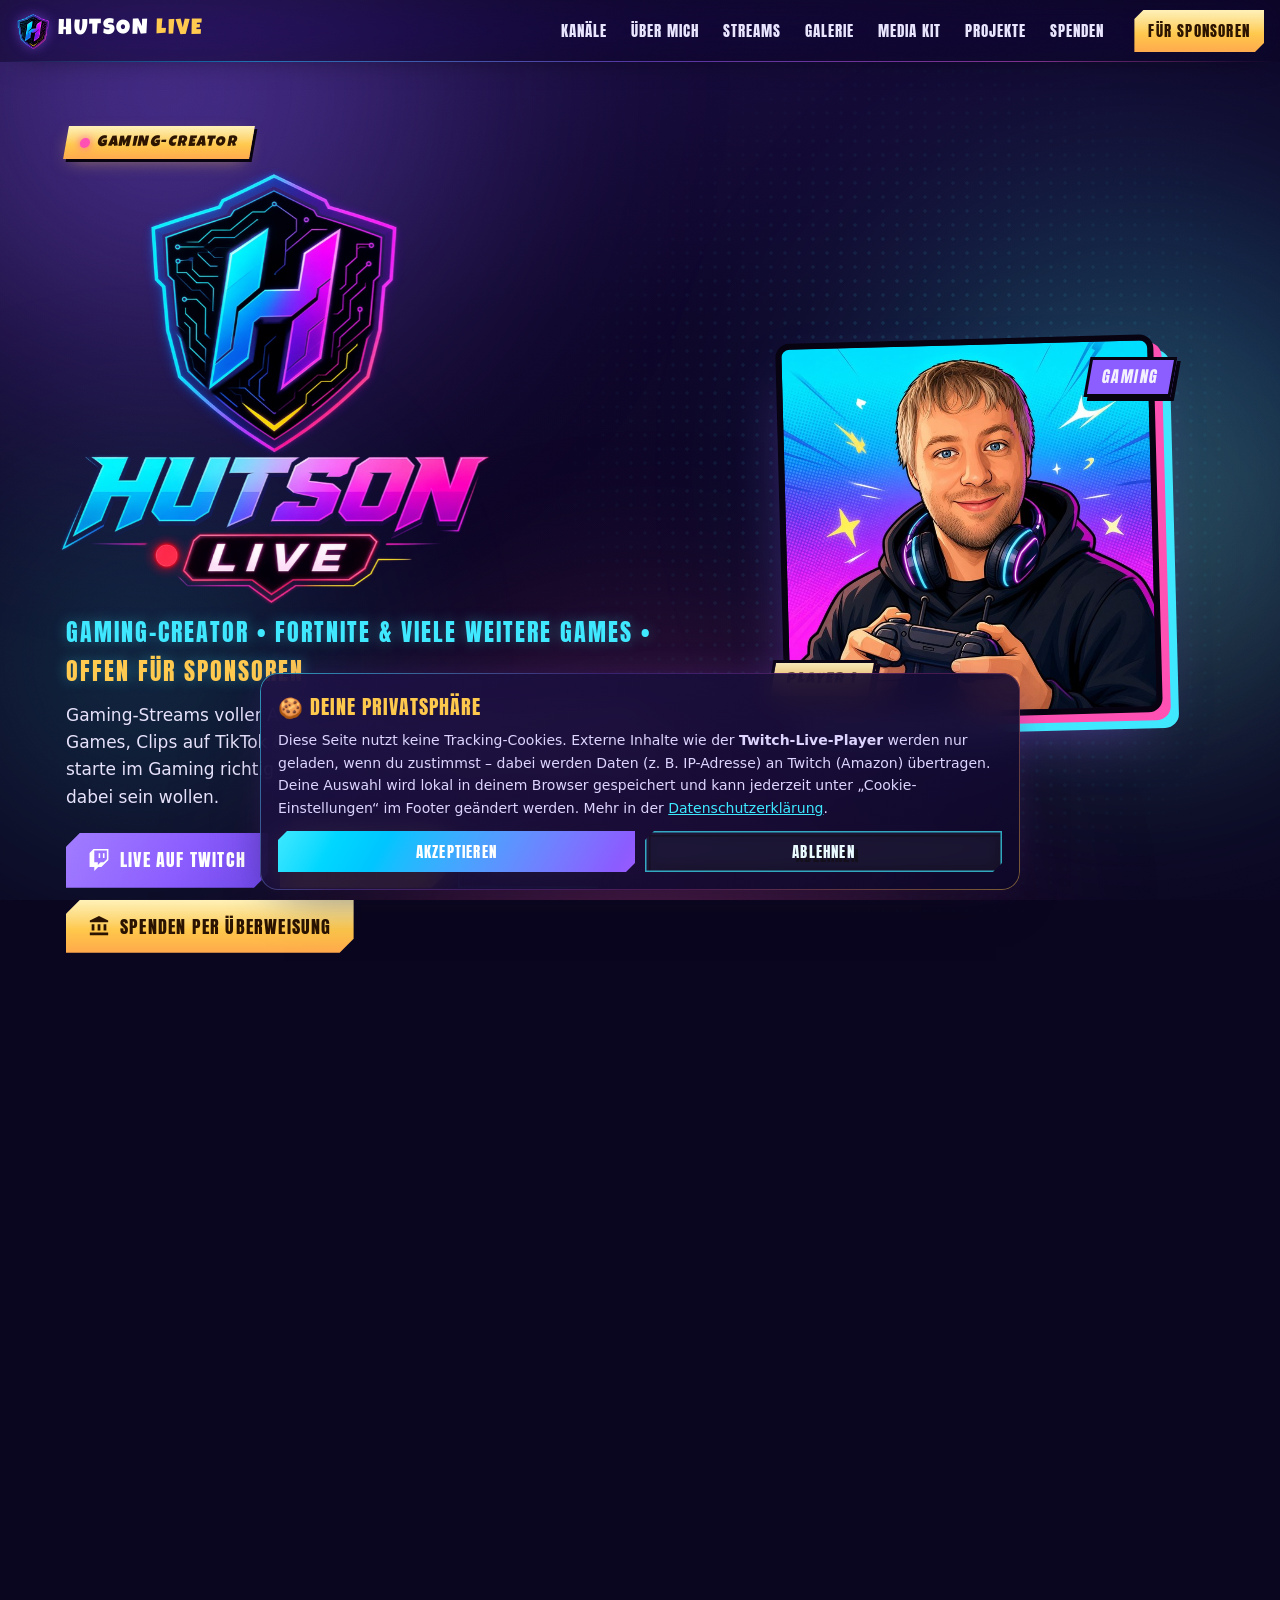
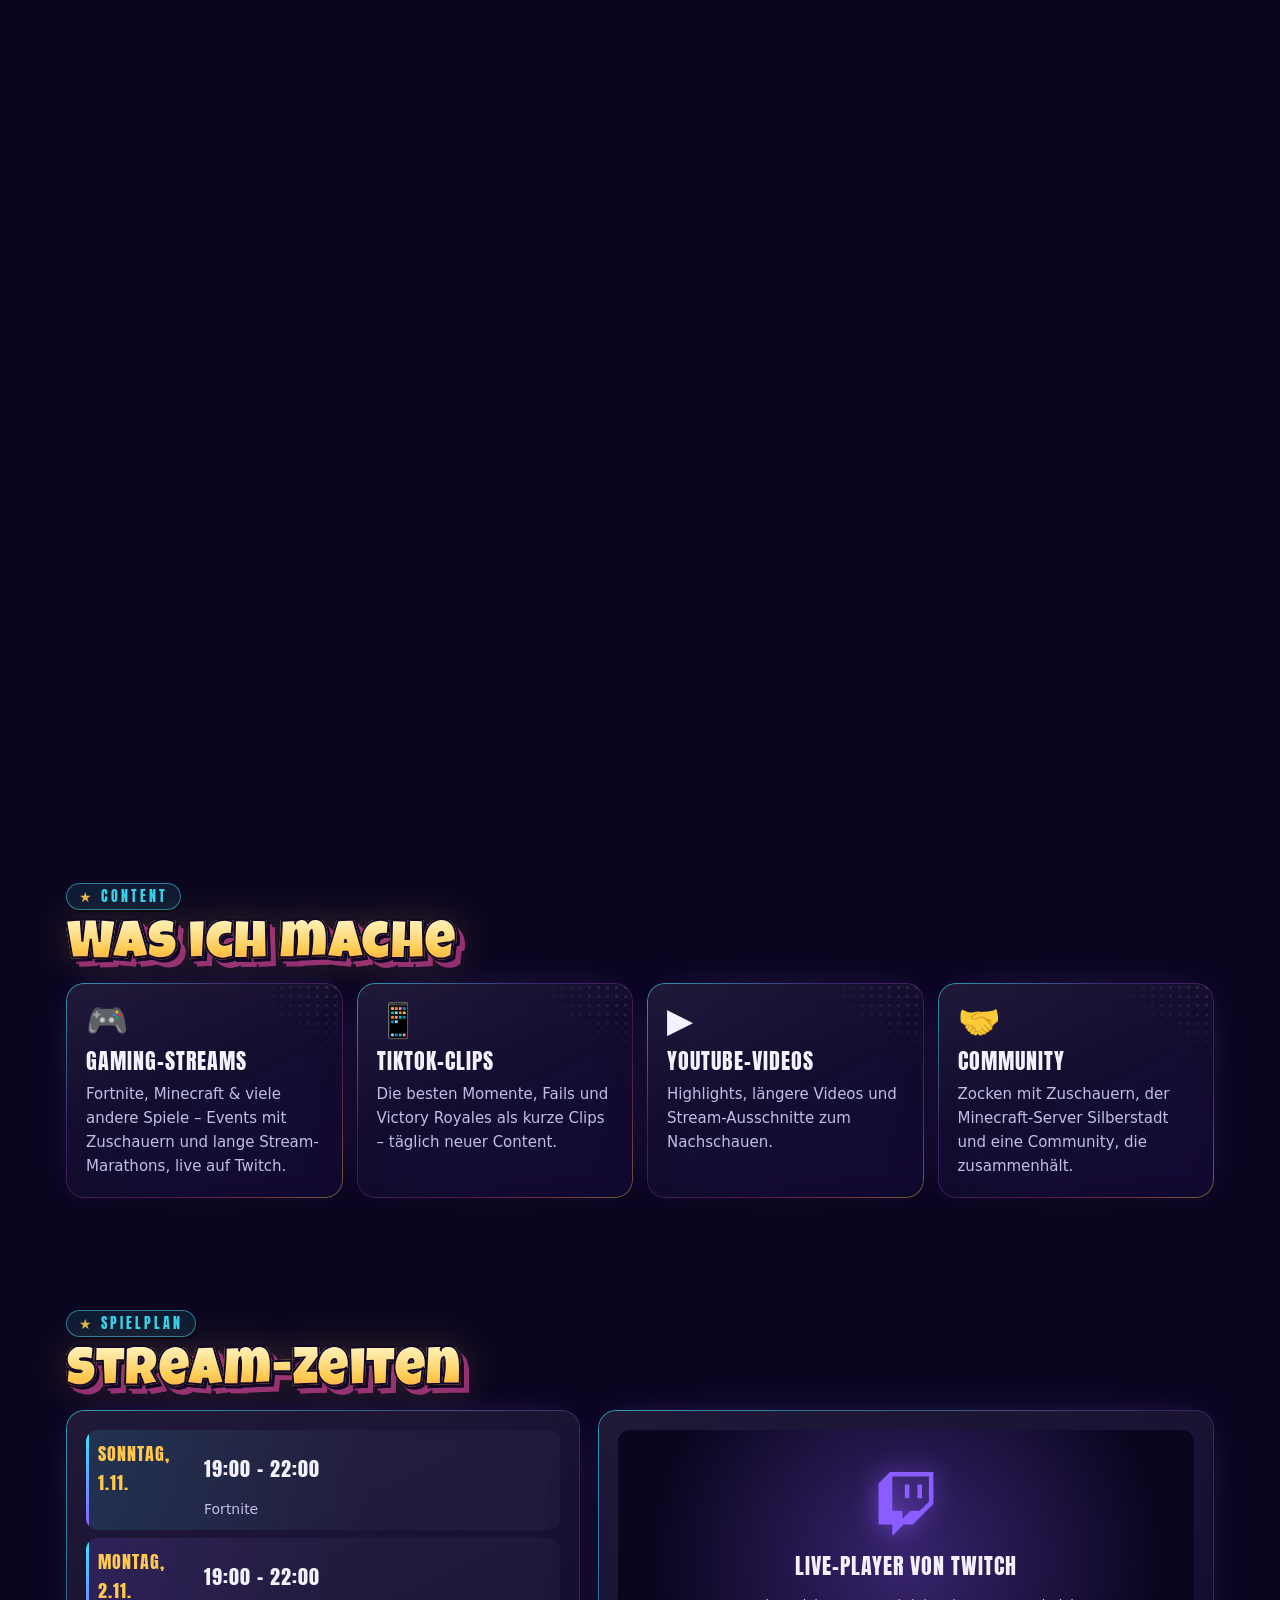
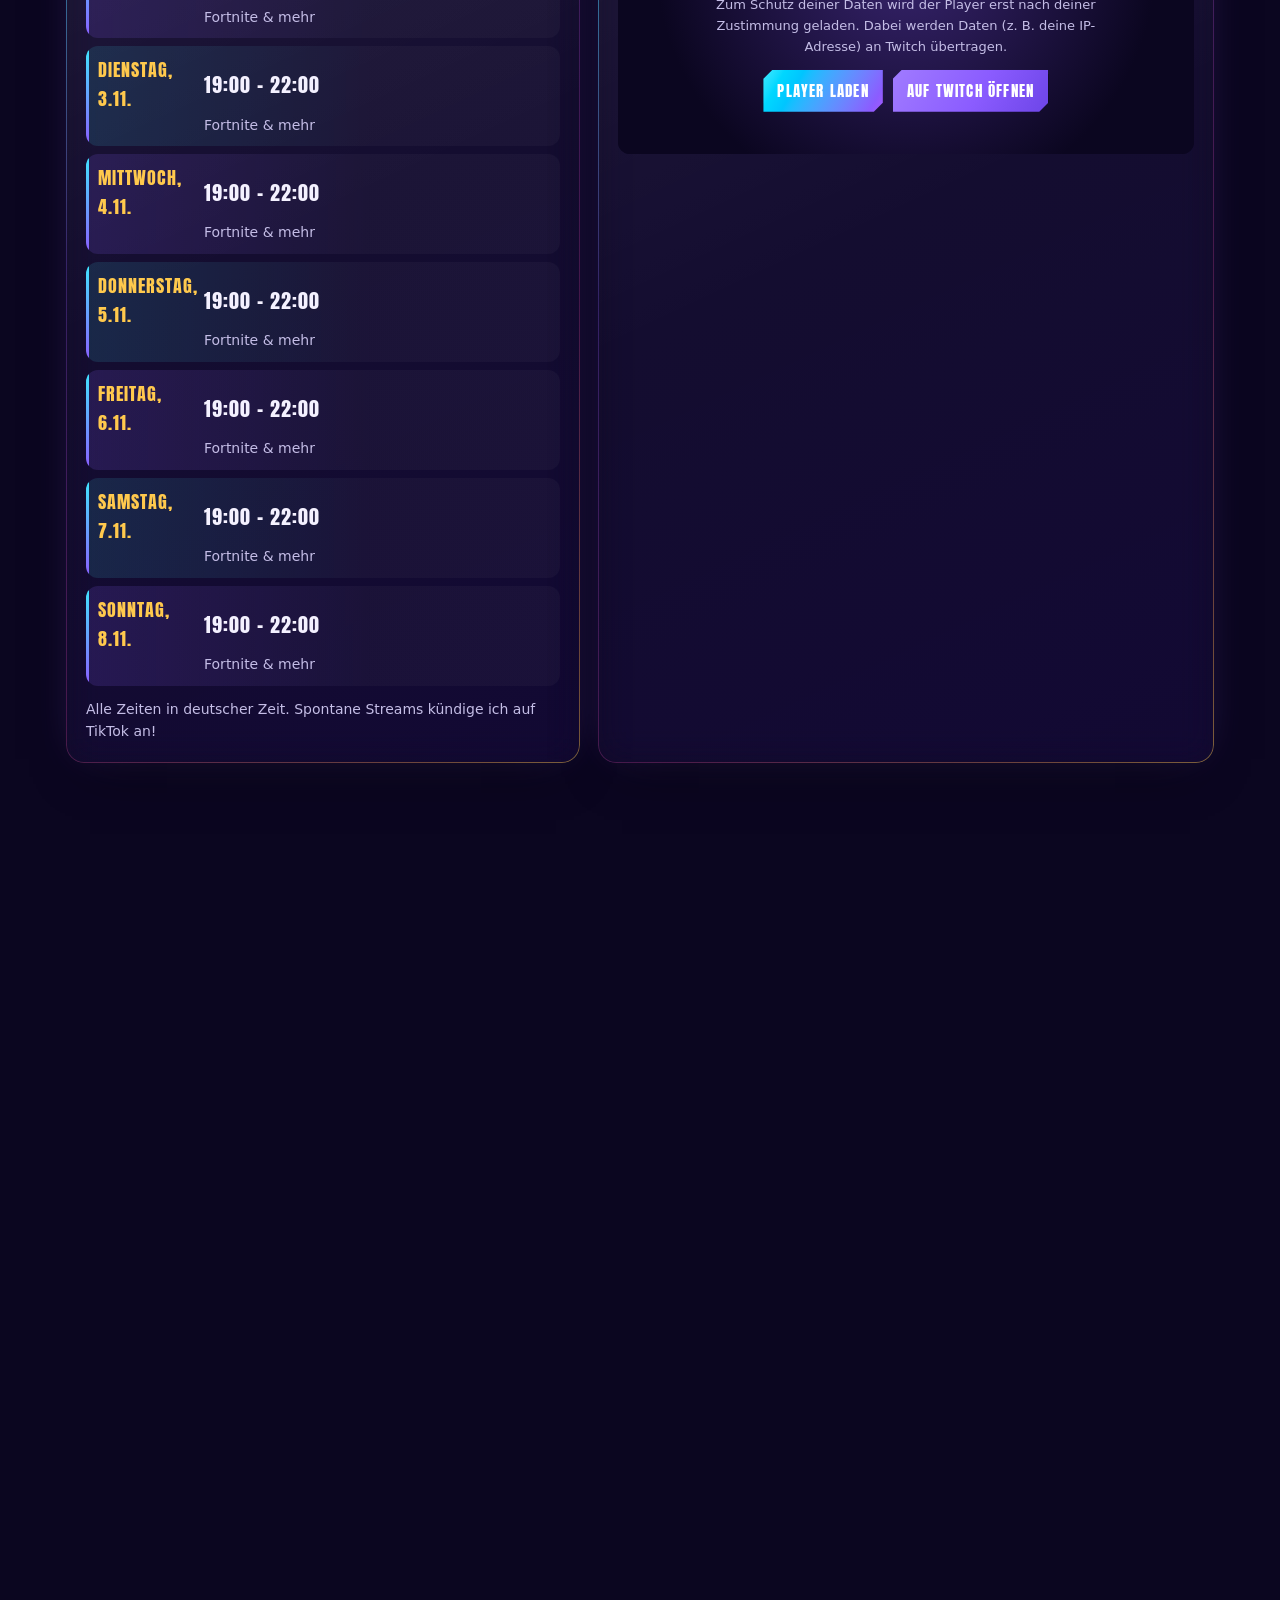
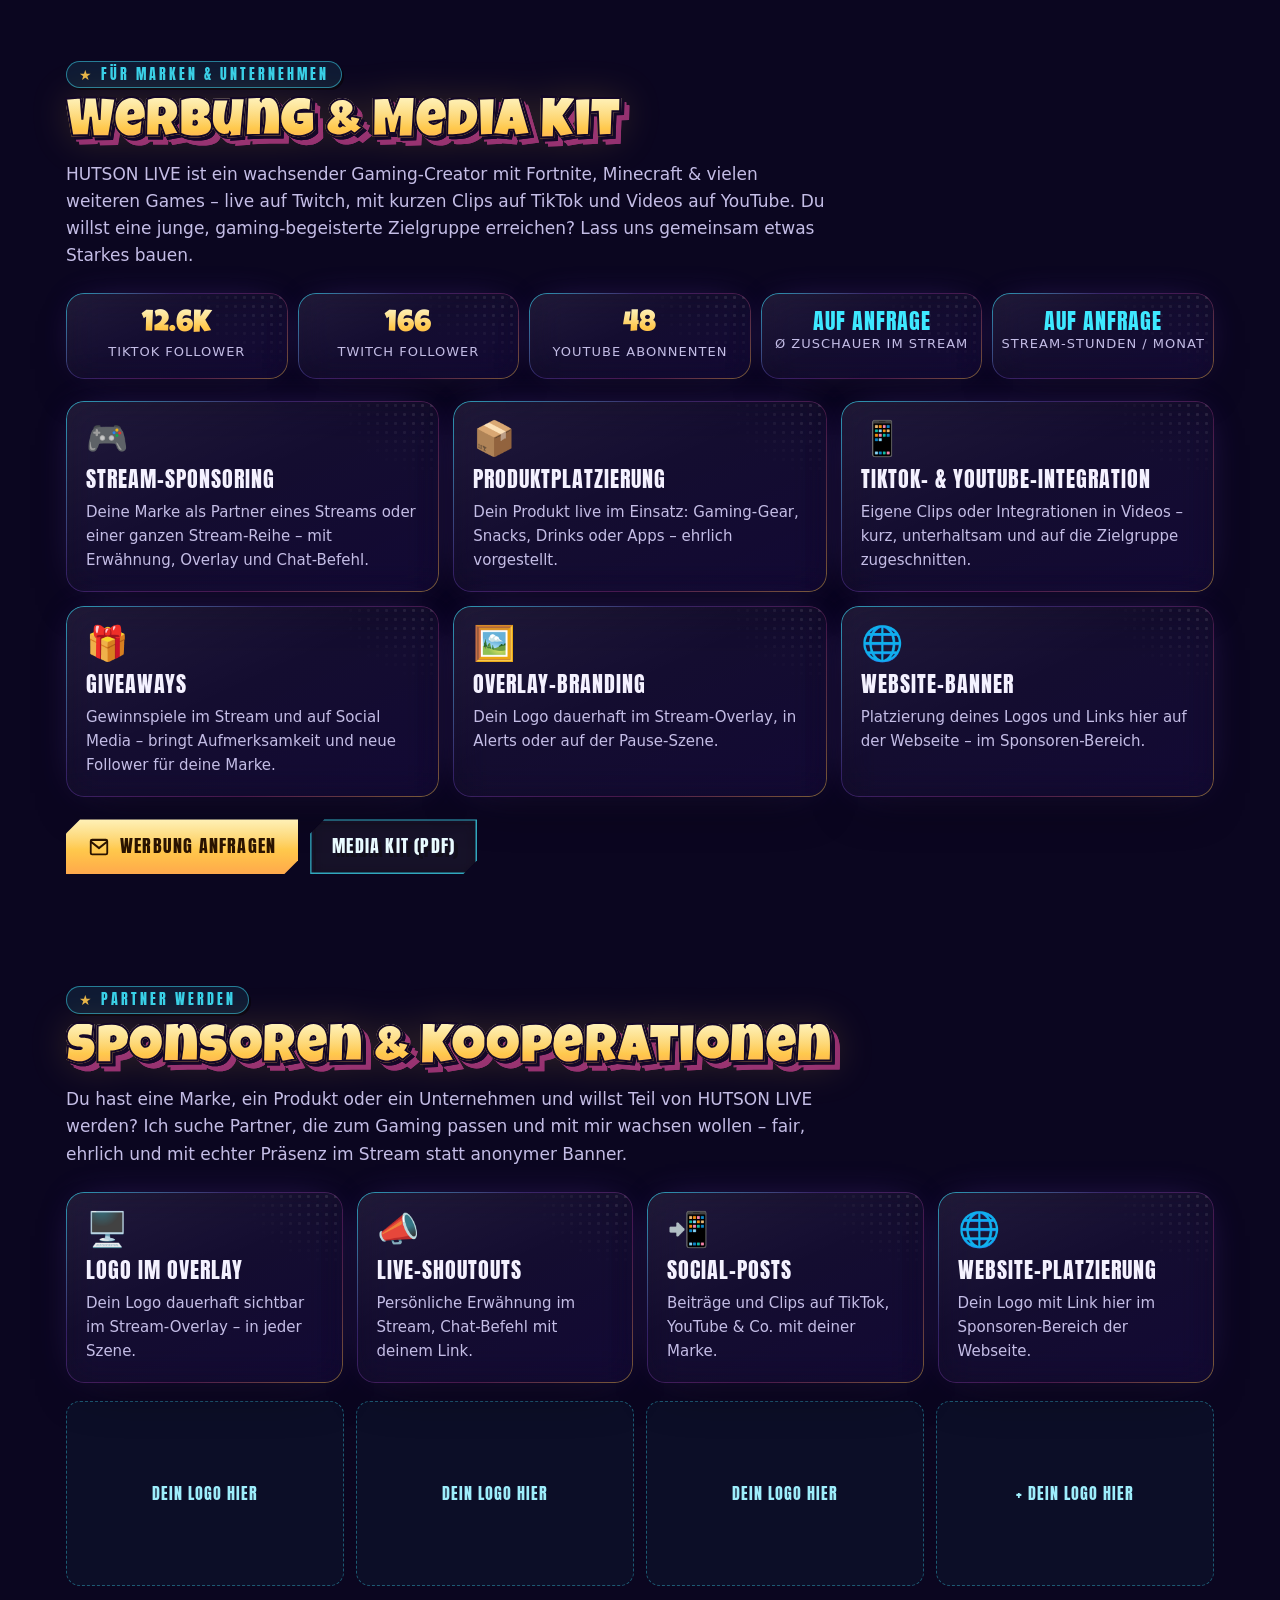
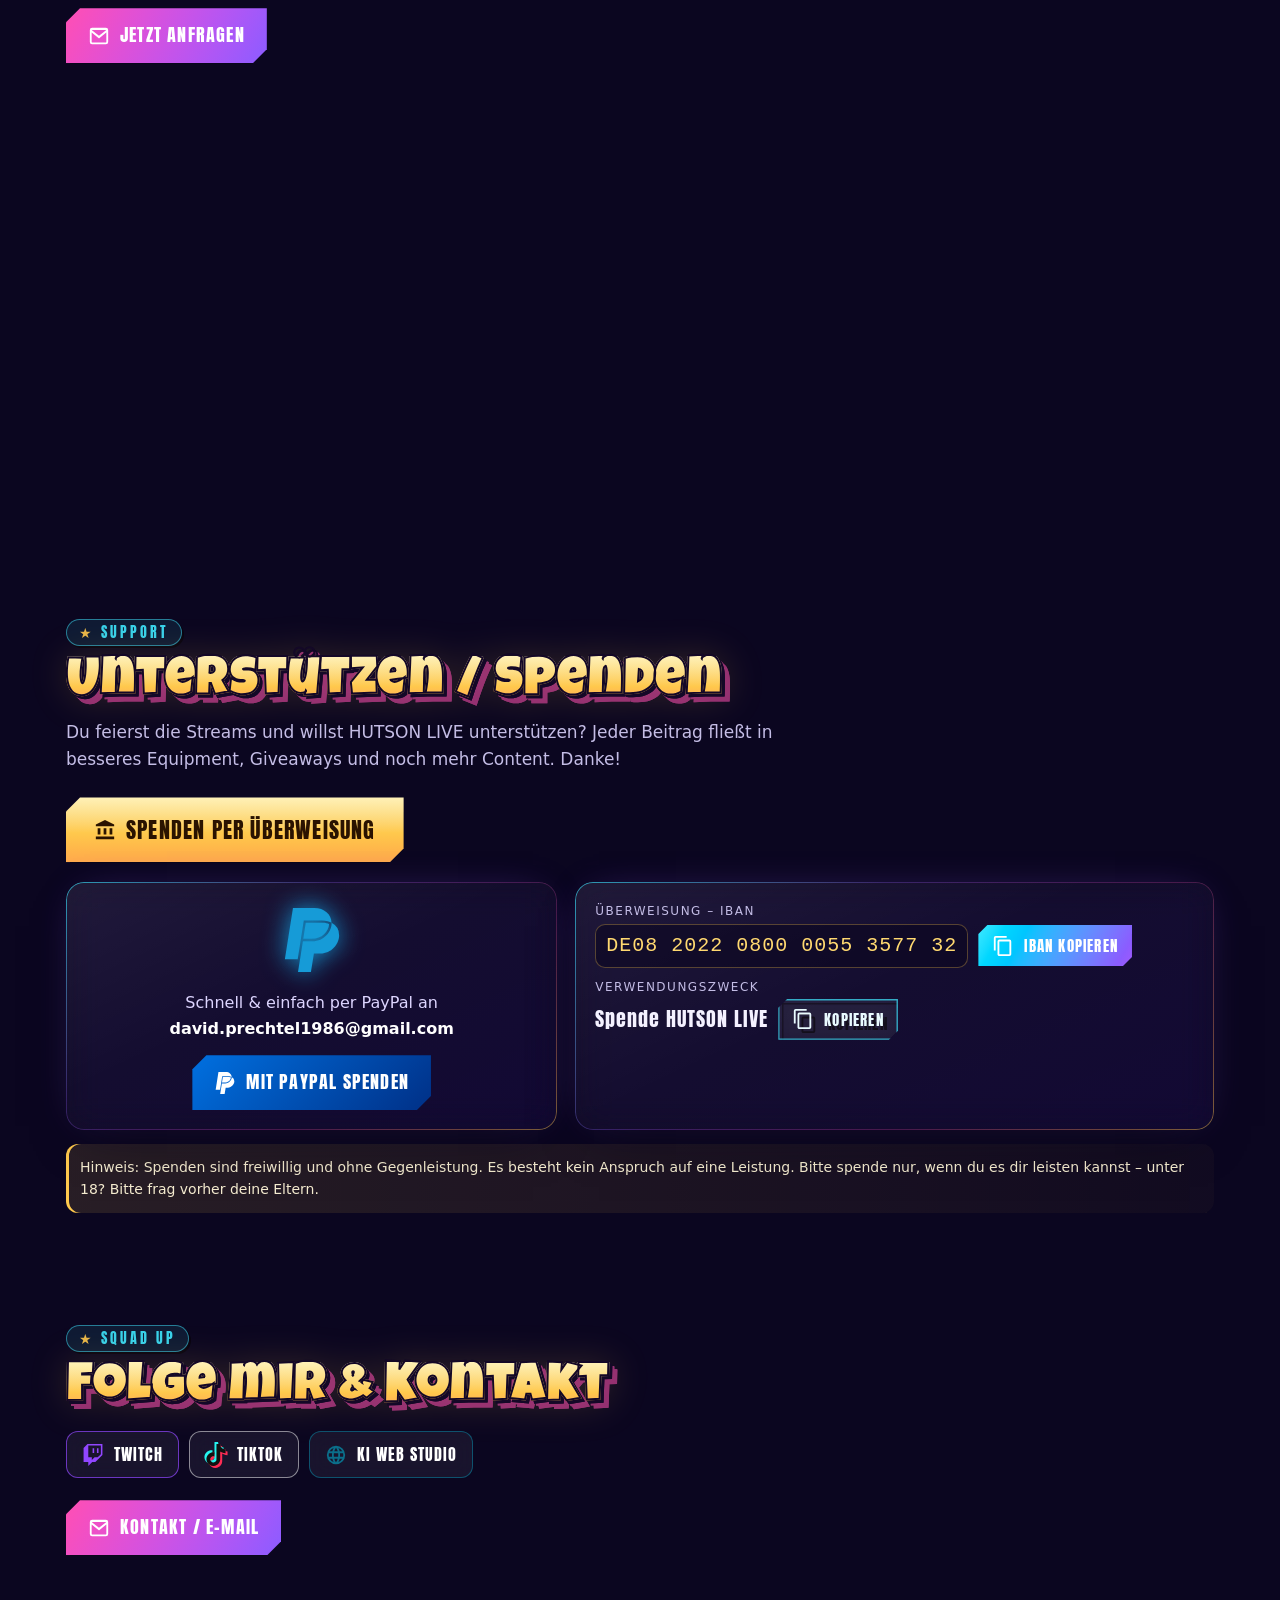
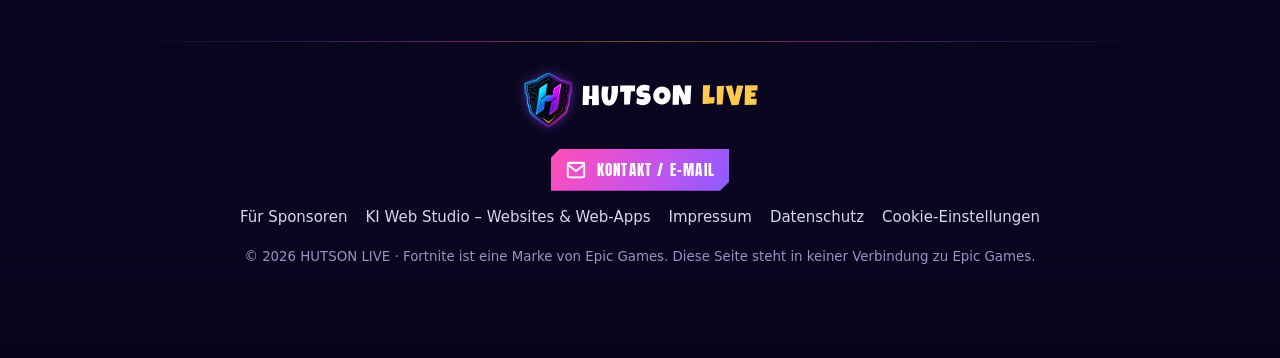
==== index.html @ baa3bd69 "PayPal hinzugefuegt" ====
<!DOCTYPE html>
<html lang="de">
<head>
<meta charset="utf-8">
<meta name="viewport" content="width=device-width,initial-scale=1,viewport-fit=cover">
<title>HUTSON LIVE – Gaming-Creator, Fortnite & viele weitere Games, Sponsoring</title>
<meta name="description" content="HUTSON LIVE: Gaming-Streams auf Twitch – Fortnite, Minecraft & viele weitere Games, Clips auf TikTok & YouTube. Gaming-Creator offen für Sponsoren, Werbung und Kooperationen.">
<meta name="theme-color" content="#0a0320">
<!-- Link-Vorschau (WhatsApp, Discord, Facebook, X …)
     TIPP: Nach dem Hochladen og:image und og:url auf die volle Adresse ändern,
     z. B. https://DEINE-DOMAIN.de/logo-og-image.jpg – manche Dienste brauchen das. -->
<meta property="og:type" content="website">
<meta property="og:site_name" content="HUTSON LIVE">
<meta property="og:title" content="HUTSON LIVE">
<meta property="og:description" content="Gaming-Streams (Fortnite, Minecraft & mehr), TikTok-Clips, Community – offen für Sponsoren & Kooperationen.">
<meta property="og:locale" content="de_DE">
<meta property="og:url" content="https://davidprechtel1986-wq.github.io/Hutson/">
<meta property="og:image" content="https://davidprechtel1986-wq.github.io/Hutson/logo-og-image.jpg">
<meta property="og:image:width" content="1200">
<meta property="og:image:height" content="630">
<meta property="og:image:alt" content="HUTSON LIVE Logo">
<meta name="twitter:card" content="summary_large_image">
<meta name="twitter:title" content="HUTSON LIVE">
<meta name="twitter:description" content="Gaming-Streams (Fortnite, Minecraft & mehr), TikTok-Clips, Community – offen für Sponsoren & Kooperationen.">
<meta name="twitter:image" content="https://davidprechtel1986-wq.github.io/Hutson/logo-og-image.jpg">
<link rel="icon" href="favicon.ico" sizes="16x16 32x32 48x48">
<link rel="icon" type="image/png" sizes="32x32" href="logo-favicon-32.png">
<link rel="apple-touch-icon" sizes="180x180" href="logo-apple-touch-icon.png">
<link rel="preload" href="logo-hutson-logo-720.png" as="image">
<link rel="preload" href="LuckiestGuy-Regular.ttf" as="font" type="font/ttf" crossorigin>
<link rel="stylesheet" href="style.css">
</head>
<body>
<!-- Icon-Sprite (Marken-Logos von Simple Icons, CC0) -->
<svg width="0" height="0" style="position:absolute" aria-hidden="true">
  <defs><linearGradient id="ig-grad" x1="0" y1="1" x2="1" y2="0"><stop offset="0" stop-color="#f9a825"/><stop offset=".5" stop-color="#e1306c"/><stop offset="1" stop-color="#833ab4"/></linearGradient></defs>
    <symbol id="i-twitch" viewBox="0 0 24 24"><path d="M11.571 4.714h1.715v5.143H11.57zm4.715 0H18v5.143h-1.714zM6 0L1.714 4.286v15.428h5.143V24l4.286-4.286h3.428L22.286 12V0zm14.571 11.143l-3.428 3.428h-3.429l-3 3v-3H6.857V1.714h13.714Z"/></symbol>
    <symbol id="i-youtube" viewBox="0 0 24 24"><path d="M23.498 6.186a3.016 3.016 0 0 0-2.122-2.136C19.505 3.545 12 3.545 12 3.545s-7.505 0-9.377.505A3.017 3.017 0 0 0 .502 6.186C0 8.07 0 12 0 12s0 3.93.502 5.814a3.016 3.016 0 0 0 2.122 2.136c1.871.505 9.376.505 9.376.505s7.505 0 9.377-.505a3.015 3.015 0 0 0 2.122-2.136C24 15.93 24 12 24 12s0-3.93-.502-5.814zM9.545 15.568V8.432L15.818 12l-6.273 3.568z"/></symbol>
    <symbol id="i-tiktok" viewBox="0 0 24 24"><path d="M12.525.02c1.31-.02 2.61-.01 3.91-.02.08 1.53.63 3.09 1.75 4.17 1.12 1.11 2.7 1.62 4.24 1.79v4.03c-1.44-.05-2.89-.35-4.2-.97-.57-.26-1.1-.59-1.62-.93-.01 2.92.01 5.84-.02 8.75-.08 1.4-.54 2.79-1.35 3.94-1.31 1.92-3.58 3.17-5.91 3.21-1.43.08-2.86-.31-4.08-1.03-2.02-1.19-3.44-3.37-3.65-5.71-.02-.5-.03-1-.01-1.49.18-1.9 1.12-3.72 2.58-4.96 1.66-1.44 3.98-2.13 6.15-1.72.02 1.48-.04 2.96-.04 4.44-.99-.32-2.15-.23-3.02.37-.63.41-1.11 1.04-1.36 1.75-.21.51-.15 1.07-.14 1.61.24 1.64 1.82 3.02 3.5 2.87 1.12-.01 2.19-.66 2.77-1.61.19-.33.4-.67.41-1.06.1-1.79.06-3.57.07-5.36.01-4.03-.01-8.05.02-12.07z"/></symbol>
    <symbol id="i-facebook" viewBox="0 0 24 24"><path d="M9.101 23.691v-7.98H6.627v-3.667h2.474v-1.58c0-4.085 1.848-5.978 5.858-5.978.401 0 .955.042 1.468.103a8.68 8.68 0 0 1 1.141.195v3.325a8.623 8.623 0 0 0-.653-.036 26.805 26.805 0 0 0-.733-.009c-.707 0-1.259.096-1.675.309a1.686 1.686 0 0 0-.679.622c-.258.42-.374.995-.374 1.752v1.297h3.919l-.386 2.103-.287 1.564h-3.246v8.245C19.396 23.238 24 18.179 24 12.044c0-6.627-5.373-12-12-12s-12 5.373-12 12c0 5.628 3.874 10.35 9.101 11.647Z"/></symbol>
    <symbol id="i-instagram" viewBox="0 0 24 24"><path d="M7.0301.084c-1.2768.0602-2.1487.264-2.911.5634-.7888.3075-1.4575.72-2.1228 1.3877-.6652.6677-1.075 1.3368-1.3802 2.127-.2954.7638-.4956 1.6365-.552 2.914-.0564 1.2775-.0689 1.6882-.0626 4.947.0062 3.2586.0206 3.6671.0825 4.9473.061 1.2765.264 2.1482.5635 2.9107.308.7889.72 1.4573 1.388 2.1228.6679.6655 1.3365 1.0743 2.1285 1.38.7632.295 1.6361.4961 2.9134.552 1.2773.056 1.6884.069 4.9462.0627 3.2578-.0062 3.668-.0207 4.9478-.0814 1.28-.0607 2.147-.2652 2.9098-.5633.7889-.3086 1.4578-.72 2.1228-1.3881.665-.6682 1.0745-1.3378 1.3795-2.1284.2957-.7632.4966-1.636.552-2.9124.056-1.2809.0692-1.6898.063-4.948-.0063-3.2583-.021-3.6668-.0817-4.9465-.0607-1.2797-.264-2.1487-.5633-2.9117-.3084-.7889-.72-1.4568-1.3876-2.1228C21.2982 1.33 20.628.9208 19.8378.6165 19.074.321 18.2017.1197 16.9244.0645 15.6471.0093 15.236-.005 11.977.0014 8.718.0076 8.31.0215 7.0301.0839m.1402 21.6932c-1.17-.0509-1.8053-.2453-2.2287-.408-.5606-.216-.96-.4771-1.3819-.895-.422-.4178-.6811-.8186-.9-1.378-.1644-.4234-.3624-1.058-.4171-2.228-.0595-1.2645-.072-1.6442-.079-4.848-.007-3.2037.0053-3.583.0607-4.848.05-1.169.2456-1.805.408-2.2282.216-.5613.4762-.96.895-1.3816.4188-.4217.8184-.6814 1.3783-.9003.423-.1651 1.0575-.3614 2.227-.4171 1.2655-.06 1.6447-.072 4.848-.079 3.2033-.007 3.5835.005 4.8495.0608 1.169.0508 1.8053.2445 2.228.408.5608.216.96.4754 1.3816.895.4217.4194.6816.8176.9005 1.3787.1653.4217.3617 1.056.4169 2.2263.0602 1.2655.0739 1.645.0796 4.848.0058 3.203-.0055 3.5834-.061 4.848-.051 1.17-.245 1.8055-.408 2.2294-.216.5604-.4763.96-.8954 1.3814-.419.4215-.8181.6811-1.3783.9-.4224.1649-1.0577.3617-2.2262.4174-1.2656.0595-1.6448.072-4.8493.079-3.2045.007-3.5825-.006-4.848-.0608M16.953 5.5864A1.44 1.44 0 1 0 18.39 4.144a1.44 1.44 0 0 0-1.437 1.4424M5.8385 12.012c.0067 3.4032 2.7706 6.1557 6.173 6.1493 3.4026-.0065 6.157-2.7701 6.1506-6.1733-.0065-3.4032-2.771-6.1565-6.174-6.1498-3.403.0067-6.156 2.771-6.1496 6.1738M8 12.0077a4 4 0 1 1 4.008 3.9921A3.9996 3.9996 0 0 1 8 12.0077"/></symbol>
    <symbol id="i-paypal" viewBox="0 0 24 24"><path d="M15.607 4.653H8.941L6.645 19.251H1.82L4.862 0h7.995c3.754 0 6.375 2.294 6.473 5.513-.648-.478-2.105-.86-3.722-.86m6.57 5.546c0 3.41-3.01 6.853-6.958 6.853h-2.493L11.595 24H6.74l1.845-11.538h3.592c4.208 0 7.346-3.634 7.153-6.949a5.24 5.24 0 0 1 2.848 4.686M9.653 5.546h6.408c.907 0 1.942.222 2.363.541-.195 2.741-2.655 5.483-6.441 5.483H8.714Z"/></symbol>
    <symbol id="i-discord" viewBox="0 0 24 24"><path d="M20.317 4.3698a19.7913 19.7913 0 00-4.8851-1.5152.0741.0741 0 00-.0785.0371c-.211.3753-.4447.8648-.6083 1.2495-1.8447-.2762-3.68-.2762-5.4868 0-.1636-.3933-.4058-.8742-.6177-1.2495a.077.077 0 00-.0785-.037 19.7363 19.7363 0 00-4.8852 1.515.0699.0699 0 00-.0321.0277C.5334 9.0458-.319 13.5799.0992 18.0578a.0824.0824 0 00.0312.0561c2.0528 1.5076 4.0413 2.4228 5.9929 3.0294a.0777.0777 0 00.0842-.0276c.4616-.6304.8731-1.2952 1.226-1.9942a.076.076 0 00-.0416-.1057c-.6528-.2476-1.2743-.5495-1.8722-.8923a.077.077 0 01-.0076-.1277c.1258-.0943.2517-.1923.3718-.2914a.0743.0743 0 01.0776-.0105c3.9278 1.7933 8.18 1.7933 12.0614 0a.0739.0739 0 01.0785.0095c.1202.099.246.1981.3728.2924a.077.077 0 01-.0066.1276 12.2986 12.2986 0 01-1.873.8914.0766.0766 0 00-.0407.1067c.3604.698.7719 1.3628 1.225 1.9932a.076.076 0 00.0842.0286c1.961-.6067 3.9495-1.5219 6.0023-3.0294a.077.077 0 00.0313-.0552c.5004-5.177-.8382-9.6739-3.5485-13.6604a.061.061 0 00-.0312-.0286zM8.02 15.3312c-1.1825 0-2.1569-1.0857-2.1569-2.419 0-1.3332.9555-2.4189 2.157-2.4189 1.2108 0 2.1757 1.0952 2.1568 2.419 0 1.3332-.9555 2.4189-2.1569 2.4189zm7.9748 0c-1.1825 0-2.1569-1.0857-2.1569-2.419 0-1.3332.9554-2.4189 2.1569-2.4189 1.2108 0 2.1757 1.0952 2.1568 2.419 0 1.3332-.946 2.4189-2.1568 2.4189Z"/></symbol>
    <symbol id="i-mail" viewBox="0 0 24 24"><path d="M2 5.5A2.5 2.5 0 0 1 4.5 3h15A2.5 2.5 0 0 1 22 5.5v13a2.5 2.5 0 0 1-2.5 2.5h-15A2.5 2.5 0 0 1 2 18.5zm2.3.2 7.7 6.1 7.7-6.1a.5.5 0 0 0-.2-.2H4.5a.5.5 0 0 0-.2.2zM20 8.2l-7.4 5.9a1 1 0 0 1-1.2 0L4 8.2v10.3c0 .3.2.5.5.5h15c.3 0 .5-.2.5-.5z"/></symbol>
    <symbol id="i-web" viewBox="0 0 24 24"><path d="M12 2a10 10 0 1 0 0 20 10 10 0 0 0 0-20zm6.9 6h-2.9a15.7 15.7 0 0 0-1.4-3.6A8 8 0 0 1 18.9 8zM12 4c.8 1.2 1.5 2.5 1.9 4h-3.8c.4-1.5 1.1-2.8 1.9-4zM4.3 14a8.2 8.2 0 0 1 0-4h3.4a16.5 16.5 0 0 0 0 4zm.8 2h2.9c.3 1.3.8 2.5 1.4 3.6A8 8 0 0 1 5.1 16zM8 8H5.1a8 8 0 0 1 4.3-3.6C8.8 5.5 8.3 6.7 8 8zm4 12c-.8-1.2-1.5-2.5-1.9-4h3.8c-.4 1.5-1.1 2.8-1.9 4zm2.3-6H9.7a14.7 14.7 0 0 1 0-4h4.6a14.7 14.7 0 0 1 0 4zm.3 5.6c.6-1.1 1.1-2.3 1.4-3.6h2.9a8 8 0 0 1-4.3 3.6zm1.7-5.6a16.5 16.5 0 0 0 0-4h3.4a8.2 8.2 0 0 1 0 4z"/></symbol>
    <symbol id="i-bank" viewBox="0 0 24 24"><path d="M12 1 2 6v2h20V6zM4 10v7h3v-7zm6.5 0v7h3v-7zM17 10v7h3v-7zM2 19v3h20v-3z"/></symbol>
    <symbol id="i-copy" viewBox="0 0 24 24"><path d="M16 1H4a2 2 0 0 0-2 2v14h2V3h12zm3 4H8a2 2 0 0 0-2 2v14c0 1.1.9 2 2 2h11a2 2 0 0 0 2-2V7a2 2 0 0 0-2-2zm0 16H8V7h11z"/></symbol>
</svg>
<div class="bg" aria-hidden="true"><div class="c c1"></div><div class="c c2"></div><div class="c c3"></div><div class="grid"></div></div>
<div class="scan" aria-hidden="true"></div>

<header class="nav">
  <a class="brand" href="#top" id="navBrand">HUTSON <span>LIVE</span></a>
  <nav class="links" aria-label="Hauptmenü">
    <a href="#plattformen">Kanäle</a><a href="#ueber-mich">Über mich</a><a href="#stream">Streams</a>
    <a href="#galerie">Galerie</a><a href="#media-kit">Media Kit</a><a href="#projekte">Projekte</a><a href="#spenden">Spenden</a>
  </nav>
  <a class="btn gold small spons" href="#media-kit">Für Sponsoren</a>
</header>

<main id="top">
<!-- HERO -->
<section class="hero">
  <div>
    <span class="live-pill"><i></i> GAMING-CREATOR</span>
    <h1 class="logo glitch" id="logo"></h1>
    <div class="slogan" id="slogan"></div>
    <p class="txt" id="heroText"></p>
    <div class="btns">
      <a class="btn twitch" id="heroTwitch" target="_blank" rel="noopener"><svg><use href="#i-twitch"/></svg>Live auf Twitch</a>
      <a class="btn gold" href="#media-kit">Für Sponsoren</a>
      <a class="btn ghost" href="#spenden">Unterstützen</a>
      <button class="btn gold bank-btn openBank" type="button"><svg><use href="#i-bank"/></svg>Spenden per Überweisung</button>
    </div>
  </div>
  <div class="photo" id="heroPhoto">
    <div class="hud frame"><span class="tick tl"></span><span class="tick br"></span><img id="photoImg" alt="" width="380" height="380"></div>
    <span class="live-pill badge">PLAYER 1</span>
    <span class="tag2">GAMING</span>
  </div>
</section>

<!-- PLATTFORMEN -->
<section id="plattformen" class="reveal">
  <span class="kicker">Alle Kanäle</span>
  <h2 class="h2">Hier findest du mich</h2>
  <p class="lead">Live-Streams, Clips und Community – such dir deine Plattform aus.</p>
  <div class="plats" id="plats"></div>
</section>

<!-- ÜBER MICH -->
<section id="ueber-mich" class="reveal">
  <span class="kicker">Player-Profil</span>
  <h2 class="h2">Über mich</h2>
  <div class="grid2 about">
    <div class="hud mini" id="aboutPhoto"><span class="tick tl"></span><span class="tick br"></span><img id="aboutImg" alt="" loading="lazy"></div>
    <div class="txt">
      <div class="chips"><span class="chip">Fortnite</span><span class="chip">Minecraft Silberstadt</span><span class="chip">und viele mehr …</span><span class="chip">Twitch</span><span class="chip">TikTok</span><span class="chip">YouTube</span><span class="chip">Webentwicklung & KI</span></div>
      <div id="aboutText"></div>
      <a class="btn small" id="aboutWeb" target="_blank" rel="noopener"><svg><use href="#i-web"/></svg><span></span></a>
    </div>
  </div>
</section>

<!-- WAS ICH MACHE -->
<section id="was-ich-mache" class="reveal">
  <span class="kicker">Content</span>
  <h2 class="h2">Was ich mache</h2>
  <div class="cards c4">
    <div class="hud card"><div class="em">🎮</div><h3>Gaming-Streams</h3><p>Fortnite, Minecraft &amp; viele andere Spiele – Events mit Zuschauern und lange Stream-Marathons, live auf Twitch.</p></div>
    <div class="hud card"><div class="em">📱</div><h3>TikTok-Clips</h3><p>Die besten Momente, Fails und Victory Royales als kurze Clips – täglich neuer Content.</p></div>
    <div class="hud card"><div class="em">▶️</div><h3>YouTube-Videos</h3><p>Highlights, längere Videos und Stream-Ausschnitte zum Nachschauen.</p></div>
    <div class="hud card"><div class="em">🤝</div><h3>Community</h3><p>Zocken mit Zuschauern, der Minecraft-Server Silberstadt und eine Community, die zusammenhält.</p></div>
  </div>
</section>

<!-- STREAM-ZEITEN + LIVE -->
<section id="stream" class="reveal">
  <span class="kicker">Spielplan</span>
  <h2 class="h2">Stream-Zeiten</h2>
  <div class="grid2 live">
    <div class="hud"><span class="tick tl"></span><span class="tick br"></span><ul class="sched" id="sched"></ul><p class="note" id="schedNote"></p></div>
    <div class="hud"><span class="tick tl"></span><span class="tick br"></span><div class="embed" id="embed"></div></div>
  </div>
</section>

<!-- GALERIE -->
<section id="galerie" class="reveal">
  <span class="kicker">Screenshots & Momente</span>
  <h2 class="h2">Galerie</h2>
  <div class="gal" id="gal"></div>
</section>

<!-- WERBUNG & MEDIA KIT -->
<section id="media-kit" class="reveal">
  <span class="kicker">Für Marken & Unternehmen</span>
  <h2 class="h2">Werbung & Media Kit</h2>
  <p class="lead">HUTSON LIVE ist ein wachsender Gaming-Creator mit Fortnite, Minecraft &amp; vielen weiteren Games – live auf Twitch, mit kurzen Clips auf TikTok und Videos auf YouTube. Du willst eine junge, gaming-begeisterte Zielgruppe erreichen? Lass uns gemeinsam etwas Starkes bauen.</p>
  <div class="stats" id="stats"></div>
  <div class="cards c3" id="formats"></div>
  <div class="cta-row">
    <a class="btn gold mailto" data-subject="Werbeanfrage HUTSON LIVE"><svg><use href="#i-mail"/></svg>Werbung anfragen</a>
    <a class="btn ghost" id="mkPdf" target="_blank" rel="noopener">Media Kit (PDF)</a>
  </div>
</section>

<!-- SPONSOREN -->
<section id="sponsoren" class="reveal">
  <span class="kicker">Partner werden</span>
  <h2 class="h2">Sponsoren & Kooperationen</h2>
  <p class="lead">Du hast eine Marke, ein Produkt oder ein Unternehmen und willst Teil von HUTSON LIVE werden? Ich suche Partner, die zum Gaming passen und mit mir wachsen wollen – fair, ehrlich und mit echter Präsenz im Stream statt anonymer Banner.</p>
  <div class="cards c4">
    <div class="hud card"><div class="em">🖥️</div><h3>Logo im Overlay</h3><p>Dein Logo dauerhaft sichtbar im Stream-Overlay – in jeder Szene.</p></div>
    <div class="hud card"><div class="em">📣</div><h3>Live-Shoutouts</h3><p>Persönliche Erwähnung im Stream, Chat-Befehl mit deinem Link.</p></div>
    <div class="hud card"><div class="em">📲</div><h3>Social-Posts</h3><p>Beiträge und Clips auf TikTok, YouTube & Co. mit deiner Marke.</p></div>
    <div class="hud card"><div class="em">🌐</div><h3>Website-Platzierung</h3><p>Dein Logo mit Link hier im Sponsoren-Bereich der Webseite.</p></div>
  </div>
  <div class="slots" id="slots"></div>
  <div class="cta-row"><a class="btn mail mailto" data-subject="Sponsoring-Anfrage HUTSON LIVE"><svg><use href="#i-mail"/></svg>Jetzt anfragen</a></div>
</section>

<!-- PROJEKTE -->
<section id="projekte" class="reveal">
  <span class="kicker">Let's build</span>
  <h2 class="h2">Projekte & Zusammenarbeit</h2>
  <div class="proj">
    <div>
      <p class="lead">Du hast eine Idee und suchst jemanden, der sie mit dir umsetzt? Ich bin offen für gemeinsame Projekte – ob im Stream, auf Social Media oder im Web.</p>
      <ul class="ul">
        <li>Stream-Projekte & gemeinsame Streams</li>
        <li>Content-Collabs auf TikTok & YouTube</li>
        <li>Gaming-Events, Turniere & Community-Aktionen</li>
        <li>Websites, Web-Apps & KI-Projekte über mein <a id="projWeb" target="_blank" rel="noopener">KI Web Studio</a></li>
      </ul>
    </div>
    <div class="hud" style="text-align:center"><span class="tick tl"></span><span class="tick br"></span>
      <p style="font-family:AntonL,Impact,sans-serif;font-size:24px;letter-spacing:1px;text-transform:uppercase;margin:10px 0 14px">Bock auf ein Projekt?</p>
      <a class="btn mail mailto" data-subject="Projektanfrage"><svg><use href="#i-mail"/></svg>Projekt anfragen</a>
    </div>
  </div>
</section>

<!-- SPENDEN -->
<section id="spenden" class="reveal">
  <span class="kicker">Support</span>
  <h2 class="h2">Unterstützen / Spenden</h2>
  <p class="lead">Du feierst die Streams und willst HUTSON LIVE unterstützen? Jeder Beitrag fließt in besseres Equipment, Giveaways und noch mehr Content. Danke!</p>
  <div class="cta-row" style="margin:0 0 20px"><button class="btn gold bank-btn big openBank" type="button"><svg><use href="#i-bank"/></svg>Spenden per Überweisung</button></div>
  <div class="donate">
    <div class="hud" id="ppBox" style="text-align:center"><span class="tick tl"></span><span class="tick br"></span>
      <svg style="width:64px;height:64px;fill:#169bd7;margin:6px auto 10px;filter:drop-shadow(0 0 12px #169bd7)"><use href="#i-paypal"/></svg>
      <p style="margin-bottom:14px;color:#ddd5ff">Schnell & einfach per PayPal an<br><b style="color:#fff;user-select:all">david.prechtel1986@gmail.com</b></p>
      <a class="btn paypal" id="ppBtn" target="_blank" rel="noopener"><svg><use href="#i-paypal"/></svg>Mit PayPal spenden</a>
    </div>
    <div class="hud" id="ibanBox"><span class="tick tl"></span><span class="tick br"></span>
      <div class="iban-box">
        <div class="row"><span class="k">Überweisung – IBAN</span>
          <div class="ibanline"><code id="iban"></code><button class="btn small copy" data-copy="iban" type="button"><svg><use href="#i-copy"/></svg>IBAN kopieren</button></div></div>
        <div class="row" id="rHolder"><span class="k">Kontoinhaber</span><span class="v" id="holder"></span></div>
        <div class="row" id="rBank"><span class="k">Bank</span><span class="v" id="bank"></span></div>
        <div class="row" id="rBic"><span class="k">BIC</span><span class="v" id="bic"></span></div>
        <div class="row" id="rRef"><span class="k">Verwendungszweck</span>
          <div class="ibanline"><span class="v" id="ref"></span><button class="btn small ghost copy" data-copy="ref" type="button"><svg><use href="#i-copy"/></svg>Kopieren</button></div></div>
      </div>
    </div>
  </div>
  <p class="vol">Hinweis: Spenden sind freiwillig und ohne Gegenleistung. Es besteht kein Anspruch auf eine Leistung. Bitte spende nur, wenn du es dir leisten kannst – unter 18? Bitte frag vorher deine Eltern.</p>
</section>

<!-- KONTAKT / FOLGEN -->
<section id="kontakt" class="reveal">
  <span class="kicker">Squad up</span>
  <h2 class="h2">Folge mir & Kontakt</h2>
  <div class="follow" id="follow"></div>
  <a class="btn mail mailto" data-subject="Kontakt über HUTSON LIVE Webseite"><svg><use href="#i-mail"/></svg>Kontakt / E-Mail</a>
</section>
</main>

<footer id="footer"></footer>

<!-- Lightbox -->
<div class="lb" id="lb" role="dialog" aria-modal="true" aria-label="Bildansicht">
  <button class="x" type="button" aria-label="Schließen">✕</button>
  <button class="prev" type="button" aria-label="Vorheriges Bild">‹</button>
  <img id="lbImg" alt=""><div class="cap" id="lbCap"></div>
  <button class="next" type="button" aria-label="Nächstes Bild">›</button>
</div>

<!-- Spenden-Modal (Überweisung) -->
<div class="modal" id="bankModal" role="dialog" aria-modal="true" aria-labelledby="bmTitle">
  <div class="hud mbox"><span class="tick tl"></span><span class="tick br"></span>
    <button class="mx" type="button" aria-label="Schließen">✕</button>
    <svg class="mic"><use href="#i-bank"/></svg>
    <h3 id="bmTitle" class="lucky">Spenden per Überweisung</h3>
    <span class="k">IBAN</span>
    <code class="bigiban" id="mIban"></code>
    <button class="btn gold copy" data-copy="iban" type="button"><svg><use href="#i-copy"/></svg>IBAN kopieren</button>
    <div class="mrow" id="mHolderRow"><span class="k">Kontoinhaber</span><b id="mHolder"></b></div>
    <div class="mrow" id="mBankRow"><span class="k">Bank</span><b id="mBank"></b></div>
    <div class="mrow" id="mBicRow"><span class="k">BIC</span><b id="mBic"></b></div>
    <div class="mrow" id="mRefRow"><span class="k">Verwendungszweck</span>
      <div class="ibanline" style="justify-content:center"><b id="mRef"></b><button class="btn small ghost copy" data-copy="ref" type="button"><svg><use href="#i-copy"/></svg>Kopieren</button></div></div>
    <p class="vol">Spenden sind freiwillig und ohne Gegenleistung. Es besteht kein Anspruch auf eine Leistung. Bitte spende nur, wenn du es dir leisten kannst – unter 18? Bitte frag vorher deine Eltern.</p>
  </div>
</div>
<div class="toast" id="toast" role="status" aria-live="polite"></div>

<div class="consent" id="consent" role="dialog" aria-label="Cookie- und Einwilligungshinweis"></div>

<script src="config.js"></script>
<script src="site.js"></script>
</body>
</html>
---- style.css ----
/* HUTSON LIVE – Creator-Webseite (Gaming / Fortnite-Style, eigene Grafik) */
@font-face{font-family:"Lucky";src:url("LuckiestGuy-Regular.ttf") format("truetype");font-display:swap}
@font-face{font-family:"AntonL";src:url("Anton-Regular.ttf") format("truetype");font-display:swap}
:root{
  --blue:#1fa3ff;--cyan:#33f0ff;--purple:#8a2be2;--violet:#c13cff;--deep:#0a0320;--deep2:#120530;
  --yellow:#ffe14d;--orange:#ff9a1f;--pink:#ff3fa4;--white:#fff;--muted:#b9b0de;
  --grad:linear-gradient(135deg,#1fa3ff 0%,#6a3cff 50%,#c13cff 100%);
  --grad2:linear-gradient(90deg,#33f0ff,#1fa3ff,#c13cff,#ff3fa4,#ffe14d,#33f0ff);
  --hot:linear-gradient(180deg,#fff27a 0%,#ffd21f 45%,#ff8a00 100%);
  --cut:14px;
}
*{box-sizing:border-box;margin:0;padding:0}
html{scroll-behavior:smooth;scroll-padding-top:70px}
body{background:var(--deep);color:#fff;font:16px/1.6 system-ui,-apple-system,"Segoe UI",Roboto,Arial,sans-serif;overflow-x:hidden;min-height:100vh}
img{max-width:100%;height:auto;display:block}
a{color:var(--cyan)}
.lucky{font-family:"Lucky",Impact,sans-serif;letter-spacing:1.5px;font-weight:400}
.anton{font-family:"AntonL",Impact,"Arial Narrow",sans-serif;letter-spacing:1px;font-weight:400}
.hot{background:var(--hot);-webkit-background-clip:text;background-clip:text;color:transparent}

/* ---------- Hintergrund: Storm + Grid + Scanlines ---------- */
.bg{position:fixed;inset:0;z-index:-2;overflow:hidden;background:radial-gradient(ellipse at 50% 0%,#2a0b6e 0%,#14063f 40%,#07021a 100%)}
.bg .c{position:absolute;width:90vmax;height:90vmax;border-radius:50%;filter:blur(60px);opacity:.45}
.bg .c1{left:-30vmax;top:-30vmax;background:radial-gradient(circle,#7b2cff,transparent 60%);animation:d1 22s ease-in-out infinite alternate}
.bg .c2{right:-35vmax;top:10vmax;background:radial-gradient(circle,#1fa3ff,transparent 60%);animation:d2 26s ease-in-out infinite alternate}
.bg .c3{left:10vmax;bottom:-50vmax;background:radial-gradient(circle,#ff3fa4,transparent 58%);opacity:.3;animation:d1 30s ease-in-out infinite alternate-reverse}
@keyframes d1{to{transform:translate(12vmax,8vmax) scale(1.1)}}
@keyframes d2{to{transform:translate(-14vmax,6vmax) scale(1.15)}}
.bg .grid{position:absolute;left:-20%;right:-20%;bottom:-10%;height:45%;
  background:linear-gradient(transparent 0 95%,rgba(51,240,255,.3) 95%) 0 0/100% 50px,linear-gradient(90deg,transparent 0 96%,rgba(193,60,255,.3) 96%) 0 0/70px 100%;
  transform:perspective(500px) rotateX(60deg);transform-origin:bottom;animation:gm 3s linear infinite;
  -webkit-mask-image:linear-gradient(transparent,#000 70%);mask-image:linear-gradient(transparent,#000 70%)}
@keyframes gm{to{background-position:0 50px,0 0}}
.scan{position:fixed;inset:0;z-index:50;pointer-events:none;
  background:repeating-linear-gradient(0deg,rgba(0,0,0,.18) 0 1px,transparent 1px 3px);mix-blend-mode:multiply;opacity:.55}

/* ---------- Navigation ---------- */
.nav{position:sticky;top:0;z-index:40;display:flex;align-items:center;gap:12px;padding:10px 16px;
  background:rgba(10,3,32,.78);backdrop-filter:blur(10px);-webkit-backdrop-filter:blur(10px);border-bottom:1px solid rgba(51,240,255,.25)}
.nav:after{content:"";position:absolute;left:0;right:0;bottom:-2px;height:2px;background:var(--grad2);background-size:300% 100%;animation:flow 6s linear infinite}
@keyframes flow{to{background-position:300% 0}}
.brand{font-family:"Lucky",Impact,sans-serif;font-size:22px;text-decoration:none;color:#fff;white-space:nowrap;letter-spacing:1.5px}
.brand span{color:var(--yellow)}
.nav .links{display:none;gap:4px;margin-left:auto}
.nav .links a{color:#e8e2ff;text-decoration:none;font-family:"AntonL",Impact,sans-serif;letter-spacing:1px;text-transform:uppercase;font-size:15px;padding:6px 10px;border-radius:6px}
.nav .links a:hover{color:var(--cyan);background:rgba(51,240,255,.08)}
.nav .spons{margin-left:auto}
@media(min-width:1100px){.nav .links{display:flex}.nav .spons{margin-left:8px}}

/* ---------- Buttons ---------- */
.btn{--c:var(--blue);display:inline-flex;align-items:center;justify-content:center;gap:10px;padding:13px 22px;border:0;cursor:pointer;
  font-family:"AntonL",Impact,sans-serif;font-size:18px;letter-spacing:1.2px;text-transform:uppercase;text-decoration:none;color:#fff;
  background:var(--grad);clip-path:polygon(var(--cut) 0,100% 0,100% calc(100% - var(--cut)),calc(100% - var(--cut)) 100%,0 100%,0 var(--cut));
  transition:transform .15s,filter .15s;filter:drop-shadow(0 0 10px rgba(193,60,255,.55))}
.btn:hover{transform:translateY(-2px) scale(1.03);filter:drop-shadow(0 0 18px rgba(51,240,255,.85)) brightness(1.1)}
.btn svg{width:22px;height:22px;fill:currentColor;flex:none}
.btn.gold{background:var(--hot);color:#1a0640;filter:drop-shadow(0 0 12px rgba(255,190,40,.7))}
.btn.gold:hover{filter:drop-shadow(0 0 22px rgba(255,210,60,1))}
.btn.twitch{background:#9146ff}.btn.paypal{background:#003087;background:linear-gradient(135deg,#0070e0,#003087)}
.btn.ghost{background:rgba(255,255,255,.06);box-shadow:inset 0 0 0 2px var(--cyan)}
.btn.small{padding:9px 14px;font-size:15px;--cut:9px}
.btn.mail{background:linear-gradient(135deg,#ff3fa4,#c13cff);filter:drop-shadow(0 0 12px rgba(255,63,164,.75));animation:pulse 2.4s ease-in-out infinite}
@keyframes pulse{50%{filter:drop-shadow(0 0 22px rgba(255,63,164,1))}}

/* ---------- HUD-Rahmen ---------- */
.hud{position:relative;background:linear-gradient(160deg,rgba(26,8,72,.82),rgba(10,3,32,.88));padding:20px;
  clip-path:polygon(18px 0,100% 0,100% calc(100% - 18px),calc(100% - 18px) 100%,0 100%,0 18px)}
.hud:before{content:"";position:absolute;inset:0;padding:2px;background:var(--grad2);background-size:300% 100%;animation:flow 8s linear infinite;
  clip-path:inherit;-webkit-mask:linear-gradient(#000 0 0) content-box,linear-gradient(#000 0 0);-webkit-mask-composite:xor;mask-composite:exclude;pointer-events:none}
.hud .tick{position:absolute;width:26px;height:26px;border:3px solid var(--yellow);pointer-events:none;filter:drop-shadow(0 0 6px var(--orange))}
.tick.tl{left:6px;top:6px;border-right:0;border-bottom:0}.tick.br{right:6px;bottom:6px;border-left:0;border-top:0}

/* ---------- Layout / Sections ---------- */
main{position:relative}
section{padding:56px 16px;max-width:1180px;margin:0 auto}
.h2{font-family:"Lucky",Impact,sans-serif;font-size:clamp(30px,7vw,52px);line-height:1.05;letter-spacing:1.5px;margin-bottom:8px;
  background:var(--hot);-webkit-background-clip:text;background-clip:text;color:transparent;filter:drop-shadow(0 4px 0 #2a0a5e) drop-shadow(0 0 16px rgba(255,170,40,.35))}
.kicker{display:inline-block;font-family:"AntonL",Impact,sans-serif;letter-spacing:3px;text-transform:uppercase;font-size:14px;color:var(--cyan);margin-bottom:6px}
.kicker:before{content:"// "}
.lead{color:var(--muted);max-width:760px;margin-bottom:24px;font-size:17px}
.grid2{display:grid;gap:18px}
.cards{display:grid;gap:14px;grid-template-columns:1fr}
@media(min-width:620px){.cards{grid-template-columns:repeat(2,1fr)}}
@media(min-width:980px){.cards.c4{grid-template-columns:repeat(4,1fr)}.cards.c3{grid-template-columns:repeat(3,1fr)}}
.card h3{font-family:"AntonL",Impact,sans-serif;font-weight:400;letter-spacing:1px;font-size:22px;text-transform:uppercase;margin:6px 0 4px}
.card p{color:var(--muted);font-size:15px}
.card .em{font-size:34px;line-height:1}
.card{transition:transform .2s}
.card:hover{transform:translateY(-4px)}

/* ---------- Hero ---------- */
.hero{display:grid;gap:28px;padding-top:36px;align-items:center}
@media(min-width:900px){.hero{grid-template-columns:1.25fr .9fr;padding-top:64px}}
.live-pill{display:inline-flex;align-items:center;gap:8px;padding:5px 14px 4px;background:var(--hot);color:#1a0640;font-family:"Lucky",Impact,sans-serif;letter-spacing:1.5px;
  transform:skewX(-10deg);box-shadow:0 4px 0 #b35a00,0 0 18px rgba(255,190,40,.7);font-size:15px}
.live-pill i{width:10px;height:10px;border-radius:50%;background:#ff2d55;box-shadow:0 0 10px #ff2d55;animation:blink 1.2s infinite}
@keyframes blink{50%{opacity:.25}}
.logo{position:relative;font-family:"Lucky",Impact,sans-serif;font-size:clamp(58px,15vw,128px);line-height:.92;letter-spacing:2px;margin:16px 0 10px;
  -webkit-text-stroke:3px #1a0640;paint-order:stroke fill}
.logo .l1{display:block;background:var(--hot);-webkit-background-clip:text;background-clip:text;color:transparent;filter:drop-shadow(0 6px 0 #2a0a5e) drop-shadow(0 0 26px rgba(255,170,40,.45))}
.logo .l2{display:block;background:linear-gradient(90deg,#33f0ff,#1fa3ff,#c13cff,#ff3fa4,#33f0ff);background-size:250% 100%;-webkit-background-clip:text;background-clip:text;color:transparent;
  animation:flow 5s linear infinite;filter:drop-shadow(0 6px 0 #2a0a5e) drop-shadow(0 0 22px rgba(193,60,255,.6))}
.glitch{position:relative}
.glitch:before,.glitch:after{content:attr(data-t);position:absolute;left:0;top:0;width:100%;-webkit-text-stroke:0;pointer-events:none;opacity:0}
.glitch:before{color:#33f0ff;animation:g1 4s infinite steps(1)}
.glitch:after{color:#ff3fa4;animation:g2 4s infinite steps(1)}
@keyframes g1{0%,90%,100%{opacity:0;transform:none}91%{opacity:.8;transform:translate(-4px,1px);clip-path:inset(10% 0 55% 0)}93%{opacity:.8;transform:translate(3px,-2px);clip-path:inset(60% 0 8% 0)}95%{opacity:0}}
@keyframes g2{0%,90%,100%{opacity:0;transform:none}92%{opacity:.8;transform:translate(4px,0);clip-path:inset(35% 0 35% 0)}94%{opacity:.8;transform:translate(-3px,2px);clip-path:inset(0 0 80% 0)}96%{opacity:0}}
.slogan{font-family:"AntonL",Impact,sans-serif;text-transform:uppercase;letter-spacing:2px;font-size:clamp(17px,4.4vw,24px);color:var(--cyan);text-shadow:0 0 12px rgba(51,240,255,.6)}
.slogan b{color:var(--yellow);font-weight:400}
.hero p.txt{color:#ddd5ff;margin:12px 0 22px;max-width:620px;font-size:17px}
.hero .btns{display:flex;flex-wrap:wrap;gap:12px}
.hero .btns .btn{flex:1 1 160px}
@media(min-width:620px){.hero .btns .btn{flex:0 0 auto}}
.photo{position:relative;max-width:380px;margin:0 auto;width:100%}
.photo .frame{padding:8px}
.photo img{width:100%;aspect-ratio:4/5;object-fit:cover;object-position:50% 20%;clip-path:polygon(14px 0,100% 0,100% calc(100% - 14px),calc(100% - 14px) 100%,0 100%,0 14px);filter:saturate(1.08) contrast(1.04)}
.photo .badge{position:absolute;left:-6px;bottom:24px;transform:skewX(-10deg)}
.photo .tag2{position:absolute;right:-4px;top:22px;background:#9146ff;padding:4px 12px;font-family:"AntonL",Impact,sans-serif;letter-spacing:1.5px;transform:skewX(-10deg);box-shadow:0 0 16px rgba(145,70,255,.8)}
.photo:after{content:"";position:absolute;inset:8px;pointer-events:none;background:linear-gradient(180deg,transparent 60%,rgba(193,60,255,.35));clip-path:polygon(14px 0,100% 0,100% calc(100% - 14px),calc(100% - 14px) 100%,0 100%,0 14px)}

/* ---------- Plattform-Karten ---------- */
.plats{display:grid;gap:12px;grid-template-columns:repeat(2,1fr)}
@media(min-width:700px){.plats{grid-template-columns:repeat(4,1fr)}}
.plat{--b:#fff;position:relative;display:flex;flex-direction:column;align-items:center;justify-content:center;gap:8px;padding:22px 10px 16px;text-decoration:none;color:#fff;
  background:linear-gradient(160deg,rgba(255,255,255,.07),rgba(255,255,255,.02));border:1px solid rgba(255,255,255,.12);
  clip-path:polygon(16px 0,100% 0,100% calc(100% - 16px),calc(100% - 16px) 100%,0 100%,0 16px);transition:transform .2s,background .2s,box-shadow .2s;overflow:hidden}
.plat:before{content:"";position:absolute;inset:auto 0 0 0;height:4px;background:var(--b);box-shadow:0 0 16px var(--b)}
.plat svg{width:clamp(52px,14vw,72px);height:clamp(52px,14vw,72px);fill:var(--b);filter:drop-shadow(0 0 10px color-mix(in srgb,var(--b) 70%,transparent));transition:transform .2s,filter .2s}
.plat b{font-family:"AntonL",Impact,sans-serif;font-weight:400;font-size:21px;letter-spacing:1.2px;text-transform:uppercase}
.plat small{color:var(--muted);font-size:13px;text-align:center;line-height:1.3;word-break:break-word}
.plat:hover{transform:translateY(-4px);background:color-mix(in srgb,var(--b) 18%,transparent)}
.plat:hover svg{transform:scale(1.12) rotate(-4deg);filter:drop-shadow(0 0 18px var(--b)) drop-shadow(0 0 30px var(--b))}
.plat.soon{opacity:.45;pointer-events:none}
.plat.soon small{color:var(--yellow)}
.p-twitch{--b:#9146ff}.p-youtube{--b:#ff0033}.p-tiktok{--b:#ffffff}.p-facebook{--b:#1877f2}.p-instagram{--b:#ff4f8b}.p-discord{--b:#5865f2}.p-paypal{--b:#169bd7}.p-web{--b:#33f0ff}
.p-tiktok svg{filter:drop-shadow(-2px -2px 0 #25f4ee) drop-shadow(2px 2px 0 #fe2c55)}
.p-instagram svg{fill:url(#ig-grad)}

/* ---------- Über mich ---------- */
@media(min-width:900px){.about{grid-template-columns:320px 1fr;align-items:start}}
.about .txt p{margin-bottom:12px;color:#e2dcff}
.about .mini img{aspect-ratio:1;object-fit:cover;object-position:50% 18%;width:100%}
.chips{display:flex;flex-wrap:wrap;gap:8px;margin:6px 0 16px}
.chip{padding:4px 12px;font-family:"AntonL",Impact,sans-serif;letter-spacing:1px;font-size:14px;text-transform:uppercase;background:rgba(51,240,255,.1);border:1px solid rgba(51,240,255,.45);color:var(--cyan);transform:skewX(-8deg)}

/* ---------- Stream-Zeiten & Live ---------- */
@media(min-width:900px){.live{grid-template-columns:1fr 1.2fr}}
.sched{list-style:none;display:grid;gap:8px}
.sched li{display:grid;grid-template-columns:96px 1fr;gap:4px 10px;align-items:center;padding:10px 12px;background:rgba(255,255,255,.04);border-left:4px solid var(--violet)}
.sched li:nth-child(odd){border-left-color:var(--blue)}
.sched .d{font-family:"AntonL",Impact,sans-serif;letter-spacing:1px;text-transform:uppercase;color:var(--yellow);font-size:18px}
.sched .t{font-family:"AntonL",Impact,sans-serif;font-size:20px;letter-spacing:1px}
.sched .g{grid-column:2;color:var(--muted);font-size:14px;margin-top:-4px}
.note{color:var(--muted);font-size:14px;margin-top:12px}
.embed{position:relative;aspect-ratio:16/9;width:100%;background:#000}
.embed iframe{position:absolute;inset:0;width:100%;height:100%;border:0}
.embed .ph{position:absolute;inset:0;display:flex;flex-direction:column;align-items:center;justify-content:center;gap:12px;text-align:center;padding:16px;
  background:radial-gradient(circle at 50% 40%,rgba(145,70,255,.45),rgba(10,3,32,.95) 70%)}
.embed .ph svg.big{width:64px;height:64px;fill:#9146ff;filter:drop-shadow(0 0 16px #9146ff)}
.embed .ph p{font-size:13px;color:var(--muted);max-width:420px}

/* ---------- Galerie & Lightbox ---------- */
.gal{display:grid;gap:10px;grid-template-columns:repeat(2,1fr)}
@media(min-width:800px){.gal{grid-template-columns:repeat(3,1fr)}}
.gal button{border:0;padding:0;cursor:zoom-in;background:none;position:relative;overflow:hidden;clip-path:polygon(12px 0,100% 0,100% calc(100% - 12px),calc(100% - 12px) 100%,0 100%,0 12px)}
.gal img{width:100%;aspect-ratio:4/3;object-fit:cover;transition:transform .3s,filter .3s}
.gal button:hover img{transform:scale(1.06);filter:brightness(1.15)}
.gal button:after{content:"";position:absolute;inset:0;box-shadow:inset 0 0 0 2px rgba(51,240,255,.5);pointer-events:none}
.lb{position:fixed;inset:0;z-index:100;background:rgba(5,1,18,.94);display:none;align-items:center;justify-content:center;padding:16px;flex-direction:column;gap:10px}
.lb.on{display:flex}
.lb img{max-height:80vh;max-width:min(1100px,100%);box-shadow:0 0 40px rgba(193,60,255,.6)}
.lb .cap{font-family:"AntonL",Impact,sans-serif;letter-spacing:1px;color:var(--cyan)}
.lb .x,.lb .prev,.lb .next{position:absolute;background:rgba(255,255,255,.08);color:#fff;border:1px solid rgba(255,255,255,.25);width:46px;height:46px;font-size:24px;cursor:pointer}
.lb .x{top:14px;right:14px}.lb .prev{left:10px;top:50%}.lb .next{right:10px;top:50%}

/* ---------- Media Kit ---------- */
.stats{display:grid;gap:10px;grid-template-columns:repeat(2,1fr);margin-bottom:22px}
@media(min-width:900px){.stats{grid-template-columns:repeat(5,1fr)}}
.stat{text-align:center;padding:16px 8px}
.stat .v{font-family:"Lucky",Impact,sans-serif;font-size:30px;line-height:1.1;background:var(--hot);-webkit-background-clip:text;background-clip:text;color:transparent}
.stat .v.req{font-family:"AntonL",Impact,sans-serif;font-size:22px;letter-spacing:1px;background:none;color:var(--cyan);text-transform:uppercase}
.stat .k{color:var(--muted);font-size:13px;text-transform:uppercase;letter-spacing:1px}
.cta-row{display:flex;flex-wrap:wrap;gap:12px;margin-top:22px}

/* ---------- Sponsoren ---------- */
.slots{display:grid;gap:12px;grid-template-columns:repeat(2,1fr);margin-top:18px}
@media(min-width:800px){.slots{grid-template-columns:repeat(4,1fr)}}
.slot{aspect-ratio:3/2;display:flex;align-items:center;justify-content:center;text-align:center;padding:10px;text-decoration:none;
  border:2px dashed rgba(51,240,255,.45);color:var(--cyan);font-family:"AntonL",Impact,sans-serif;letter-spacing:1px;text-transform:uppercase;background:rgba(51,240,255,.04);transition:background .2s,box-shadow .2s}
.slot:hover{background:rgba(51,240,255,.1);box-shadow:0 0 20px rgba(51,240,255,.4)}
.slot img{max-height:100%;object-fit:contain}
.slot.filled{border-style:solid;background:rgba(255,255,255,.92)}

/* ---------- Projekte ---------- */
.proj{display:grid;gap:18px}
@media(min-width:900px){.proj{grid-template-columns:1.2fr 1fr;align-items:center}}
.ul{list-style:none;display:grid;gap:8px}
.ul li{padding-left:28px;position:relative;color:#e2dcff}
.ul li:before{content:"";position:absolute;left:0;top:7px;width:14px;height:14px;background:var(--hot);clip-path:polygon(50% 0,100% 50%,50% 100%,0 50%)}

/* ---------- Spenden ---------- */
.donate{display:grid;gap:18px}
@media(min-width:900px){.donate{grid-template-columns:1fr 1.3fr}}
.iban-box{display:grid;gap:10px}
.row{display:grid;gap:2px}
.row .k{font-size:12px;letter-spacing:1.5px;text-transform:uppercase;color:var(--muted)}
.row .v{font-family:"AntonL",Impact,sans-serif;font-size:20px;letter-spacing:1px;word-break:break-word}
.ibanline{display:flex;flex-wrap:wrap;gap:10px;align-items:center}
.ibanline code{font:20px/1.3 ui-monospace,Consolas,monospace;letter-spacing:1px;color:var(--yellow);background:rgba(0,0,0,.35);padding:8px 10px;border:1px solid rgba(255,225,77,.35);word-break:break-all}
.copied{color:#5dff9a;font-size:14px;min-height:1em}
.vol{margin-top:14px;padding:12px 14px;background:rgba(255,225,77,.08);border-left:4px solid var(--yellow);color:#f3ecc4;font-size:14px}

/* ---------- Kontakt / Folgen ---------- */
.follow{display:flex;flex-wrap:wrap;gap:10px;margin:14px 0 22px}
.sbtn{--b:#555;display:inline-flex;align-items:center;gap:10px;padding:11px 16px;text-decoration:none;color:#fff;font-family:"AntonL",Impact,sans-serif;letter-spacing:1px;text-transform:uppercase;
  background:var(--b);clip-path:polygon(10px 0,100% 0,100% calc(100% - 10px),calc(100% - 10px) 100%,0 100%,0 10px);transition:transform .15s,filter .15s}
.sbtn svg{width:22px;height:22px;fill:#fff}
.sbtn:hover{transform:translateY(-2px);filter:drop-shadow(0 0 14px var(--b)) brightness(1.1)}
.sbtn.p-tiktok{--b:#111;box-shadow:inset 2px 2px 0 #25f4ee,inset -2px -2px 0 #fe2c55}
.sbtn.p-instagram{background:linear-gradient(45deg,#f9a825,#e1306c,#833ab4)}
.sbtn.p-web{--b:#0b6e8a;background:linear-gradient(135deg,#0b8fb3,#6a3cff)}

/* ---------- Footer ---------- */
footer{margin-top:30px;padding:30px 16px 90px;text-align:center;background:rgba(5,1,18,.85);border-top:1px solid rgba(193,60,255,.35)}
footer .brand{font-size:28px}
footer nav{display:flex;flex-wrap:wrap;justify-content:center;gap:6px 18px;margin:14px 0}
footer nav a,footer nav button{color:#d9d1ff;text-decoration:none;background:none;border:0;font:inherit;cursor:pointer;font-size:15px}
footer nav a:hover,footer nav button:hover{color:var(--cyan)}
footer small{color:#8a80b3}

/* ---------- Cookie-Banner ---------- */
.consent{position:fixed;left:10px;right:10px;bottom:10px;z-index:90;max-width:760px;margin:0 auto;display:none}
.consent.on{display:block}
.consent .hud{padding:18px}
.consent h4{font-family:"AntonL",Impact,sans-serif;font-weight:400;letter-spacing:1px;font-size:20px;text-transform:uppercase;color:var(--yellow)}
.consent p{font-size:14px;color:#ddd5ff;margin:6px 0 12px}
.consent .b{display:flex;flex-wrap:wrap;gap:10px}
.consent .b .btn{flex:1 1 150px}

/* ---------- Unterseiten (Impressum/Datenschutz) ---------- */
.legal{max-width:860px}
.legal h1{font-family:"Lucky",Impact,sans-serif;font-size:clamp(34px,8vw,56px);background:var(--hot);-webkit-background-clip:text;background-clip:text;color:transparent;margin-bottom:16px}
.legal h2{font-family:"AntonL",Impact,sans-serif;font-weight:400;letter-spacing:1px;text-transform:uppercase;color:var(--cyan);font-size:22px;margin:22px 0 6px}
.legal p,.legal li{color:#e2dcff;margin-bottom:8px}
.legal ul{padding-left:20px}
.ph-note{color:var(--yellow)}

.reveal{opacity:0;transform:translateY(24px);transition:opacity .6s,transform .6s}
.reveal.in{opacity:1;transform:none}
@media(prefers-reduced-motion:reduce){*,*:before,*:after{animation:none!important;transition:none!important}.reveal{opacity:1;transform:none}}

/* ---------- Mobile-Feinschliff ---------- */
@media(max-width:899px){
  #aboutPhoto{display:none}
  .photo{max-width:300px}
  .stats .stat:last-child:nth-child(odd){grid-column:1/-1}
}
@media(max-width:480px){
  .btn{font-size:16px;padding:12px 16px}
  .ibanline code{font-size:16px;letter-spacing:.5px}
  .hud{padding:16px}
}

/* ---------- Spenden per Überweisung: Button, Modal, Toast ---------- */
.bank-btn{animation:bankglow 2.2s ease-in-out infinite}
@keyframes bankglow{0%,100%{filter:drop-shadow(0 0 10px rgba(255,190,40,.7))}50%{filter:drop-shadow(0 0 24px rgba(255,220,70,1)) drop-shadow(0 0 40px rgba(255,138,0,.6))}}
.bank-btn.big{font-size:22px;padding:16px 28px}
.p-bank{--b:#ffe14d;font:inherit;cursor:pointer}
.donate{grid-template-columns:1fr}
@media(min-width:900px){.donate{grid-template-columns:1fr 1.3fr}}
.modal{position:fixed;inset:0;z-index:120;display:none;align-items:center;justify-content:center;padding:16px;background:rgba(5,1,18,.88);backdrop-filter:blur(6px);-webkit-backdrop-filter:blur(6px)}
.modal.on{display:flex;animation:mfade .25s ease-out}
@keyframes mfade{from{opacity:0}to{opacity:1}}
.mbox{width:100%;max-width:560px;text-align:center;padding:28px 20px 22px;box-shadow:0 0 50px rgba(193,60,255,.6);animation:mpop .3s cubic-bezier(.2,1.4,.4,1)}
@keyframes mpop{from{transform:scale(.85)}to{transform:none}}
.mbox .mx{position:absolute;top:10px;right:12px;width:40px;height:40px;background:rgba(255,255,255,.08);border:1px solid rgba(255,255,255,.25);color:#fff;font-size:20px;cursor:pointer;z-index:2}
.mbox .mic{width:52px;height:52px;fill:var(--yellow);filter:drop-shadow(0 0 14px var(--orange));margin:0 auto 6px;display:block}
.mbox h3{font-size:clamp(24px,6.5vw,34px);background:var(--hot);-webkit-background-clip:text;background-clip:text;color:transparent;margin-bottom:14px}
.mbox .k{display:block;font-size:12px;letter-spacing:2px;text-transform:uppercase;color:var(--muted);margin-bottom:4px}
.bigiban{display:block;font:700 clamp(17px,5.4vw,25px)/1.3 ui-monospace,Consolas,"Courier New",monospace;letter-spacing:1px;color:var(--yellow);
  background:rgba(0,0,0,.45);border:2px solid rgba(255,225,77,.55);padding:14px 10px;margin-bottom:14px;text-shadow:0 0 12px rgba(255,200,40,.6);box-shadow:inset 0 0 20px rgba(255,190,40,.15);user-select:all}
.mrow{margin-top:14px}
.mrow b{font-family:"AntonL",Impact,sans-serif;font-weight:400;font-size:20px;letter-spacing:1px}
.mbox .vol{text-align:left}
.toast{position:fixed;left:50%;bottom:24px;z-index:130;transform:translate(-50%,40px);opacity:0;pointer-events:none;padding:12px 22px;
  background:linear-gradient(135deg,#1fd17a,#0fa3a0);color:#fff;font-family:"AntonL",Impact,sans-serif;letter-spacing:1.5px;text-transform:uppercase;font-size:18px;
  box-shadow:0 0 24px rgba(31,209,122,.8);clip-path:polygon(10px 0,100% 0,100% calc(100% - 10px),calc(100% - 10px) 100%,0 100%,0 10px);transition:transform .25s,opacity .25s}
.toast.on{opacity:1;transform:translate(-50%,0)}
@media(max-width:480px){.hero .btns .bank-btn{flex-basis:100%}.bank-btn.big{font-size:18px;padding:14px 18px;width:100%}}

/* ---------- Logo-Bild ---------- */
.brand{display:inline-flex;align-items:center;gap:8px}
.brand .shield{width:34px;height:auto;filter:drop-shadow(0 0 6px rgba(193,60,255,.7))}
footer .brand .shield{width:52px}
.logo.has-img{margin:6px 0 4px;line-height:0;font-size:0}
.logo.has-img img{display:block;width:min(86vw,440px);height:auto;margin-left:-10px;animation:logoPulse 3.2s ease-in-out infinite;will-change:filter}
@keyframes logoPulse{0%,100%{filter:drop-shadow(0 0 10px rgba(51,240,255,.35)) drop-shadow(0 0 26px rgba(193,60,255,.25))}
  50%{filter:drop-shadow(0 0 18px rgba(51,240,255,.6)) drop-shadow(0 0 44px rgba(255,63,164,.45))}}
@media(max-width:899px){.logo.has-img img{margin:0 auto;width:min(80vw,360px)}}
@media(prefers-reduced-motion:reduce){.logo.has-img img{animation:none}}

/* =====================================================================
   REDESIGN 01.11.2026 – Premium-Palette, Aurora, Glas-Karten
   Palette: Nacht #0b0620 · Cyan #3ee8ff · Violett #8b5cff · Pink #ff4fb3 · Gold #ffc94d
   ===================================================================== */
:root{
  --night:#0b0620;--night2:#140a33;
  --cyan:#3ee8ff;--blue:#5aa8ff;--violet:#8b5cff;--purple:#8b5cff;--pink:#ff4fb3;--yellow:#ffc94d;--orange:#ffa94d;
  --muted:#c4bde6;--deep:#0b0620;
  --ink:#140827;
  /* Fallbacks (viele Zwischenstufen, kein Grau in der Mitte) */
  --grad:linear-gradient(120deg,#3ee8ff 0%,#5fb6ff 22%,#7a86ff 45%,#8b5cff 62%,#c257e0 82%,#ff4fb3 100%);
  --grad2:linear-gradient(90deg,#3ee8ff,#6aa0ff,#8b5cff,#c257e0,#ff4fb3,#ff8c80,#ffc94d,#ff8c80,#ff4fb3,#8b5cff,#3ee8ff);
  --hot:linear-gradient(180deg,#fff1b8 0%,#ffdf80 30%,#ffc94d 60%,#ffa94d 100%);
  --pinkgrad:linear-gradient(120deg,#ff4fb3,#e252cf 40%,#b058ee 75%,#8b5cff);
  --glass:linear-gradient(155deg,rgba(255,255,255,.085),rgba(255,255,255,.035) 45%,rgba(139,92,255,.05));
}
@supports (background:linear-gradient(in oklch,red,blue)){
  :root{
    --grad:linear-gradient(in oklch 120deg,#3ee8ff,#8b5cff 60%,#ff4fb3);
    --grad2:linear-gradient(in oklch 90deg,#3ee8ff,#8b5cff,#ff4fb3,#ffc94d,#ff4fb3,#8b5cff,#3ee8ff);
    --hot:linear-gradient(in oklch 180deg,#fff1b8,#ffc94d 55%,#ffa94d);
    --pinkgrad:linear-gradient(in oklch 120deg,#ff4fb3,#8b5cff);
  }
}

/* ---------- Basis + Aurora (fest hinter der ganzen Seite) ---------- */
html{background:var(--night)}
body{background:transparent;color:#f4f1ff}
.bg{position:fixed;inset:0;z-index:-2;overflow:hidden;pointer-events:none;
  background:radial-gradient(120% 80% at 50% 0%,#170c3d 0%,#0e0729 45%,var(--night) 100%)}
.bg .grid{display:none}
.bg .c,.bg:before,.bg:after{content:"";position:absolute;border-radius:50%;filter:blur(100px);opacity:.55;will-change:transform}
.bg .c1{width:70vw;height:70vw;max-width:1100px;max-height:1100px;left:-22vw;top:-28vw;background:radial-gradient(circle,#8b5cff 0%,rgba(139,92,255,0) 68%);animation:au1 48s ease-in-out infinite alternate}
.bg .c2{width:62vw;height:62vw;max-width:1000px;max-height:1000px;right:-20vw;top:8vh;background:radial-gradient(circle,#3ee8ff 0%,rgba(62,232,255,0) 66%);opacity:.38;animation:au2 56s ease-in-out infinite alternate}
.bg .c3{width:66vw;height:66vw;max-width:1050px;max-height:1050px;left:18vw;bottom:-36vw;background:radial-gradient(circle,#ff4fb3 0%,rgba(255,79,179,0) 66%);opacity:.36;animation:au3 62s ease-in-out infinite alternate}
.bg:before{width:46vw;height:46vw;max-width:760px;max-height:760px;left:-12vw;bottom:-6vh;background:radial-gradient(circle,#3ee8ff 0%,rgba(62,232,255,0) 66%);opacity:.22;animation:au2 70s ease-in-out infinite alternate-reverse}
.bg:after{width:40vw;height:40vw;max-width:680px;max-height:680px;right:-8vw;bottom:10vh;background:radial-gradient(circle,#ffc94d 0%,rgba(255,201,77,0) 66%);opacity:.12;animation:au1 80s ease-in-out infinite alternate-reverse}
@keyframes au1{0%{transform:translate(0,0) scale(1)}50%{transform:translate(14vw,10vh) scale(1.12)}100%{transform:translate(4vw,22vh) scale(.95)}}
@keyframes au2{0%{transform:translate(0,0) scale(1)}50%{transform:translate(-12vw,14vh) scale(1.1)}100%{transform:translate(-4vw,-6vh) scale(1.05)}}
@keyframes au3{0%{transform:translate(0,0) scale(1)}50%{transform:translate(-10vw,-12vh) scale(1.08)}100%{transform:translate(12vw,-4vh) scale(1)}}
/* Feines Korn gegen Banding (ersetzt die Scanlines) */
.scan{position:fixed;inset:0;z-index:50;pointer-events:none;opacity:.07;mix-blend-mode:soft-light;
  background:url("data:image/svg+xml,%3Csvg xmlns='http://www.w3.org/2000/svg' width='180' height='180'%3E%3Cfilter id='n'%3E%3CfeTurbulence type='fractalNoise' baseFrequency='.85' numOctaves='3' stitchTiles='stitch'/%3E%3CfeColorMatrix values='0 0 0 0 1 0 0 0 0 1 0 0 0 0 1 0 0 0 .9 0'/%3E%3C/filter%3E%3Crect width='100%25' height='100%25' filter='url(%23n)'/%3E%3C/svg%3E") repeat}

/* ---------- Sektionen: keine eigenen Flächen, Linien oder Kanten ---------- */
section{position:relative;background:none;border:0}
section:before,section:after{content:none}

/* ---------- Navigation: Glas, ohne harte Linie ---------- */
.nav{background:rgba(11,6,32,.55);backdrop-filter:blur(18px) saturate(150%);-webkit-backdrop-filter:blur(18px) saturate(150%);border-bottom:0;
  box-shadow:0 10px 30px -18px rgba(0,0,0,.6)}
.nav:after{height:1px;bottom:0;background:var(--grad2);background-size:300% 100%;opacity:.55;animation:flow 24s linear infinite;
  -webkit-mask-image:linear-gradient(90deg,transparent,#000 20%,#000 80%,transparent);mask-image:linear-gradient(90deg,transparent,#000 20%,#000 80%,transparent)}
.nav .links a{color:#e9e5ff}
.nav .links a:hover{color:var(--cyan);background:rgba(62,232,255,.08)}
.brand span{color:var(--yellow)}
.brand .shield{filter:drop-shadow(0 0 6px rgba(139,92,255,.6))}

/* ---------- Typo ---------- */
.h2{background:linear-gradient(180deg,#fff1b8 0%,#ffd970 40%,#ffb45e 100%);-webkit-background-clip:text;background-clip:text;color:transparent;
  filter:drop-shadow(0 3px 0 #2a0f55) drop-shadow(0 0 14px rgba(255,201,77,.18))}
@supports (background:linear-gradient(in oklch,red,blue)){.h2{background:linear-gradient(in oklch 180deg,#fff1b8,#ffc94d 55%,#ff9a6e)}}
.h2{-webkit-background-clip:text;background-clip:text}
.kicker{color:var(--cyan);opacity:.9}
.lead,.card p,.note,.stat .k,.plat small,.sched .g{color:var(--muted)}
.slogan{color:var(--cyan);text-shadow:0 0 14px rgba(62,232,255,.35)}
.slogan b{color:var(--yellow)}
.hero p.txt,.about .txt p,.ul li,.legal p,.legal li{color:#e6e1fb}

/* ---------- Glas-Karten (alle .hud) ---------- */
.hud{clip-path:none;border-radius:18px;background:var(--glass);
  backdrop-filter:blur(16px) saturate(140%);-webkit-backdrop-filter:blur(16px) saturate(140%);
  box-shadow:0 20px 50px -24px rgba(0,0,0,.7),0 0 40px -18px rgba(139,92,255,.45)}
.hud:before{clip-path:none;border-radius:inherit;padding:1px;background:linear-gradient(140deg,rgba(62,232,255,.65),rgba(139,92,255,.35) 40%,rgba(255,79,179,.25) 70%,rgba(255,201,77,.45));
  animation:none;opacity:.9}
@supports (background:linear-gradient(in oklch,red,blue)){
  .hud:before{background:linear-gradient(in oklch 140deg,rgba(62,232,255,.7),rgba(139,92,255,.3),rgba(255,79,179,.25),rgba(255,201,77,.5))}}
.hud .tick{display:none}
.card{transition:transform .25s,box-shadow .25s}
.card:hover{transform:translateY(-4px);box-shadow:0 24px 50px -24px rgba(0,0,0,.75),0 0 46px -14px rgba(62,232,255,.45)}
.card .em{filter:saturate(.9)}

/* Plattform-Kacheln */
.plat{clip-path:none;border-radius:16px;border:0;background:var(--glass);
  backdrop-filter:blur(14px);-webkit-backdrop-filter:blur(14px);box-shadow:0 18px 40px -24px rgba(0,0,0,.7)}
.plat:before{inset:0;height:auto;border-radius:inherit;padding:1px;box-shadow:none;
  background:linear-gradient(160deg,color-mix(in srgb,var(--b) 70%,transparent),rgba(255,255,255,.06) 55%,color-mix(in srgb,var(--b) 30%,transparent));
  -webkit-mask:linear-gradient(#000 0 0) content-box,linear-gradient(#000 0 0);-webkit-mask-composite:xor;mask-composite:exclude;pointer-events:none}
.plat:after{content:"";position:absolute;left:15%;right:15%;bottom:-30px;height:60px;border-radius:50%;background:var(--b);opacity:.18;filter:blur(24px);pointer-events:none;transition:opacity .25s}
.plat:hover{background:linear-gradient(155deg,color-mix(in srgb,var(--b) 16%,transparent),rgba(255,255,255,.03))}
.plat:hover:after{opacity:.35}
.plat svg{filter:drop-shadow(0 0 8px color-mix(in srgb,var(--b) 50%,transparent))}
.plat.soon{opacity:.5}
.p-twitch{--b:#8b5cff}.p-youtube{--b:#ff4f7a}.p-tiktok{--b:#f4f1ff}.p-facebook{--b:#5aa8ff}.p-instagram{--b:#ff4fb3}.p-discord{--b:#7a86ff}.p-paypal{--b:#5aa8ff}.p-web{--b:#3ee8ff}.p-bank{--b:#ffc94d}

/* Chips, Zeitplan, Slots, IBAN */
.chip{background:rgba(62,232,255,.07);border:1px solid rgba(62,232,255,.35);color:#bdf6ff;border-radius:999px;transform:none;padding:4px 14px}
.sched li{border-left:0;border-radius:12px;background:linear-gradient(90deg,rgba(139,92,255,.16),rgba(255,255,255,.03) 60%);position:relative;overflow:hidden}
.sched li:before{content:"";position:absolute;left:0;top:0;bottom:0;width:3px;background:linear-gradient(180deg,var(--cyan),var(--violet))}
.sched li:nth-child(odd){background:linear-gradient(90deg,rgba(62,232,255,.12),rgba(255,255,255,.03) 60%)}
.embed{border-radius:12px;overflow:hidden;background:#0b0620}
.embed .ph{background:radial-gradient(circle at 50% 40%,rgba(139,92,255,.35),rgba(11,6,32,.95) 72%)}
.embed .ph svg.big{fill:var(--violet);filter:drop-shadow(0 0 12px rgba(139,92,255,.7))}
.slot{border:1px dashed rgba(62,232,255,.35);border-radius:14px;background:rgba(62,232,255,.035);color:#9eeefc}
.slot:hover{background:rgba(62,232,255,.08);box-shadow:0 0 30px -10px rgba(62,232,255,.5)}
.ibanline code{border-radius:10px;background:rgba(11,6,32,.55);border:1px solid rgba(255,201,77,.3);color:#ffd970}
.vol{border-left:0;border-radius:12px;background:linear-gradient(90deg,rgba(255,201,77,.12),rgba(255,201,77,.03));box-shadow:inset 3px 0 0 var(--yellow);color:#f5ecd0}
.gal button{clip-path:none;border-radius:14px}
.gal button:after{border-radius:inherit;box-shadow:inset 0 0 0 1px rgba(255,255,255,.18)}
.ul li:before{background:var(--hot)}

/* ---------- Buttons: lange, weiche Verläufe, dezenter Glow ---------- */
.btn{background:var(--grad);background-size:160% 100%;background-position:0 0;transition:transform .2s,filter .2s,background-position .6s;
  filter:drop-shadow(0 6px 14px rgba(139,92,255,.35))}
.btn:hover{background-position:100% 0;filter:drop-shadow(0 8px 20px rgba(62,232,255,.4)) brightness(1.05)}
.btn.gold{background:var(--hot);color:#2a1300;filter:drop-shadow(0 6px 16px rgba(255,201,77,.3))}
.btn.gold:hover{filter:drop-shadow(0 8px 22px rgba(255,201,77,.5))}
.btn.twitch{background:linear-gradient(120deg,#a07bff,#8b5cff 55%,#6d45e8)}
.btn.ghost{background:rgba(255,255,255,.05);box-shadow:inset 0 0 0 1.5px rgba(62,232,255,.7);color:#e9fbff;filter:none;backdrop-filter:blur(8px);-webkit-backdrop-filter:blur(8px)}
.btn.ghost:hover{background:rgba(62,232,255,.1);filter:drop-shadow(0 6px 18px rgba(62,232,255,.3))}
.btn.mail{background:var(--pinkgrad);filter:drop-shadow(0 6px 16px rgba(255,79,179,.35));animation:none}
.btn.mail:hover{filter:drop-shadow(0 8px 22px rgba(255,79,179,.5))}
.bank-btn{animation:none}
.live-pill{background:var(--hot);color:#2a1300;box-shadow:0 3px 0 #b8730f,0 6px 18px -6px rgba(255,201,77,.6)}
.live-pill i{background:var(--pink);box-shadow:0 0 8px var(--pink)}
.photo .tag2{background:var(--violet)}
.sbtn{border-radius:12px;clip-path:none;background:rgba(255,255,255,.06);box-shadow:inset 0 0 0 1px color-mix(in srgb,var(--b) 70%,transparent);
  backdrop-filter:blur(10px);-webkit-backdrop-filter:blur(10px)}
.sbtn svg{fill:var(--b)}
.sbtn:hover{background:color-mix(in srgb,var(--b) 18%,transparent);filter:drop-shadow(0 6px 16px color-mix(in srgb,var(--b) 40%,transparent))}
.sbtn.p-tiktok{--b:#f4f1ff;box-shadow:inset 0 0 0 1px rgba(255,255,255,.5)}
.sbtn.p-instagram,.sbtn.p-web{background:rgba(255,255,255,.06)}
.toast{background:var(--grad);box-shadow:0 10px 30px -10px rgba(62,232,255,.6)}

/* Logo & Hero */
.logo .l2{background:var(--grad2);background-size:250% 100%;animation:flow 18s linear infinite}
@keyframes logoPulse{0%,100%{filter:drop-shadow(0 0 10px rgba(62,232,255,.28)) drop-shadow(0 0 30px rgba(139,92,255,.2))}
  50%{filter:drop-shadow(0 0 14px rgba(62,232,255,.42)) drop-shadow(0 0 40px rgba(255,79,179,.28))}}
.logo.has-img img{animation-duration:6s}

/* ---------- Comic-Foto: dicke schwarze Outline + Neon-Versatz ---------- */
.photo{max-width:400px;padding:0 22px 22px 0}
.photo .frame,.about .mini{clip-path:none;padding:0;background:var(--night);border:6px solid #07030f;border-radius:14px;backdrop-filter:none;-webkit-backdrop-filter:none;
  box-shadow:8px 8px 0 var(--pink),16px 16px 0 var(--cyan),0 30px 60px -20px rgba(139,92,255,.55);transform:rotate(-1.5deg)}
.photo .frame:before,.about .mini:before,.photo .tick,.about .mini .tick,.photo:after{display:none}
.photo img,.about .mini img{display:block;aspect-ratio:1/1;object-position:50% 50%;clip-path:none;border-radius:8px;filter:none}
.photo .badge{left:-10px;bottom:40px;border:3px solid #07030f;box-shadow:4px 4px 0 #07030f}
.photo .tag2{right:6px;top:18px;border:3px solid #07030f;box-shadow:4px 4px 0 #07030f}
.about .mini{transform:rotate(1.5deg);margin:0 16px 16px 0}

/* ---------- Footer: verschmilzt mit dem Hintergrund ---------- */
footer{position:relative;background:linear-gradient(180deg,rgba(11,6,32,0),rgba(11,6,32,.6) 60%,rgba(8,4,24,.85));border-top:0}
footer:before{content:"";position:absolute;left:10%;right:10%;top:0;height:1px;background:var(--grad2);opacity:.4;
  -webkit-mask-image:linear-gradient(90deg,transparent,#000 30%,#000 70%,transparent);mask-image:linear-gradient(90deg,transparent,#000 30%,#000 70%,transparent)}
footer nav a,footer nav button{color:#d9d3f5}
footer small{color:#9a92c4}

/* Modal / Lightbox / Consent */
.modal,.lb{background:rgba(11,6,32,.82);backdrop-filter:blur(10px);-webkit-backdrop-filter:blur(10px)}
.mbox{box-shadow:0 30px 80px -20px rgba(0,0,0,.8),0 0 60px -20px rgba(139,92,255,.6);background:linear-gradient(155deg,rgba(30,18,70,.92),rgba(14,8,40,.94))}
.bigiban{border-radius:12px;border:1px solid rgba(255,201,77,.45);background:rgba(11,6,32,.6);color:#ffd970;text-shadow:0 0 10px rgba(255,201,77,.35)}
.consent .hud{background:linear-gradient(155deg,rgba(30,18,70,.9),rgba(14,8,40,.92))}

@media(prefers-reduced-motion:reduce){
  .bg .c,.bg:before,.bg:after,.logo .l2,.nav:after,.logo.has-img img{animation:none!important}
  .btn,.card,.plat{transition:none}
}

/* ---------- Comic-Akzente (Outline, harte Versatz-Schatten, Halbton-Punkte) ---------- */
.h2{-webkit-text-stroke:2px #140827;paint-order:stroke fill;filter:drop-shadow(3px 3px 0 #140827) drop-shadow(5px 5px 0 rgba(255,79,179,.55)) drop-shadow(0 0 18px rgba(255,201,77,.15))}
.legal h1{-webkit-text-stroke:2px #140827;paint-order:stroke fill;filter:drop-shadow(3px 3px 0 #140827) drop-shadow(5px 5px 0 rgba(255,79,179,.55))}
.btn{filter:drop-shadow(4px 4px 0 #07030f) drop-shadow(0 8px 18px rgba(139,92,255,.3))}
.btn:hover{transform:translate(-2px,-2px);filter:drop-shadow(6px 6px 0 #07030f) drop-shadow(0 10px 22px rgba(62,232,255,.35))}
.btn.gold{filter:drop-shadow(4px 4px 0 #07030f) drop-shadow(0 8px 18px rgba(255,201,77,.28))}
.btn.gold:hover{filter:drop-shadow(6px 6px 0 #07030f) drop-shadow(0 10px 24px rgba(255,201,77,.45))}
.btn.mail{filter:drop-shadow(4px 4px 0 #07030f) drop-shadow(0 8px 18px rgba(255,79,179,.3))}
.btn.mail:hover{filter:drop-shadow(6px 6px 0 #07030f) drop-shadow(0 10px 24px rgba(255,79,179,.45))}
.btn.ghost{filter:drop-shadow(4px 4px 0 #07030f)}
.live-pill{box-shadow:3px 3px 0 #07030f,0 6px 18px -6px rgba(255,201,77,.6)}
/* Halbton-Raster oben rechts in jeder Glas-Karte */
.hud.card:after,.hud.stat:after,.plat .halftone{content:"";position:absolute;right:0;top:0;width:120px;height:90px;pointer-events:none;border-top-right-radius:inherit;
  background:radial-gradient(circle,rgba(255,255,255,.22) 1.3px,transparent 1.8px) 0 0/9px 9px;
  -webkit-mask-image:radial-gradient(120% 120% at 100% 0%,#000,transparent 70%);mask-image:radial-gradient(120% 120% at 100% 0%,#000,transparent 70%);opacity:.55}
/* Kicker als kleine Comic-Sprechblase */
.kicker{background:rgba(62,232,255,.1);border:1.5px solid rgba(62,232,255,.55);border-radius:999px;padding:2px 12px 1px;margin-bottom:10px;box-shadow:2px 2px 0 #07030f}
.kicker:before{content:"★ ";color:var(--yellow)}
/* Großer, sehr dezenter Halbton-Schimmer über dem Hero */
.hero{position:relative}
.hero:after{content:"";position:absolute;inset:-40px 0 auto;height:120%;z-index:-1;pointer-events:none;
  background:radial-gradient(circle,rgba(62,232,255,.16) 1.4px,transparent 2px) 0 0/14px 14px;
  -webkit-mask-image:radial-gradient(45% 55% at 75% 40%,#000,transparent 75%);mask-image:radial-gradient(45% 55% at 75% 40%,#000,transparent 75%)}
@media(prefers-reduced-motion:reduce){.btn:hover{transform:none}}
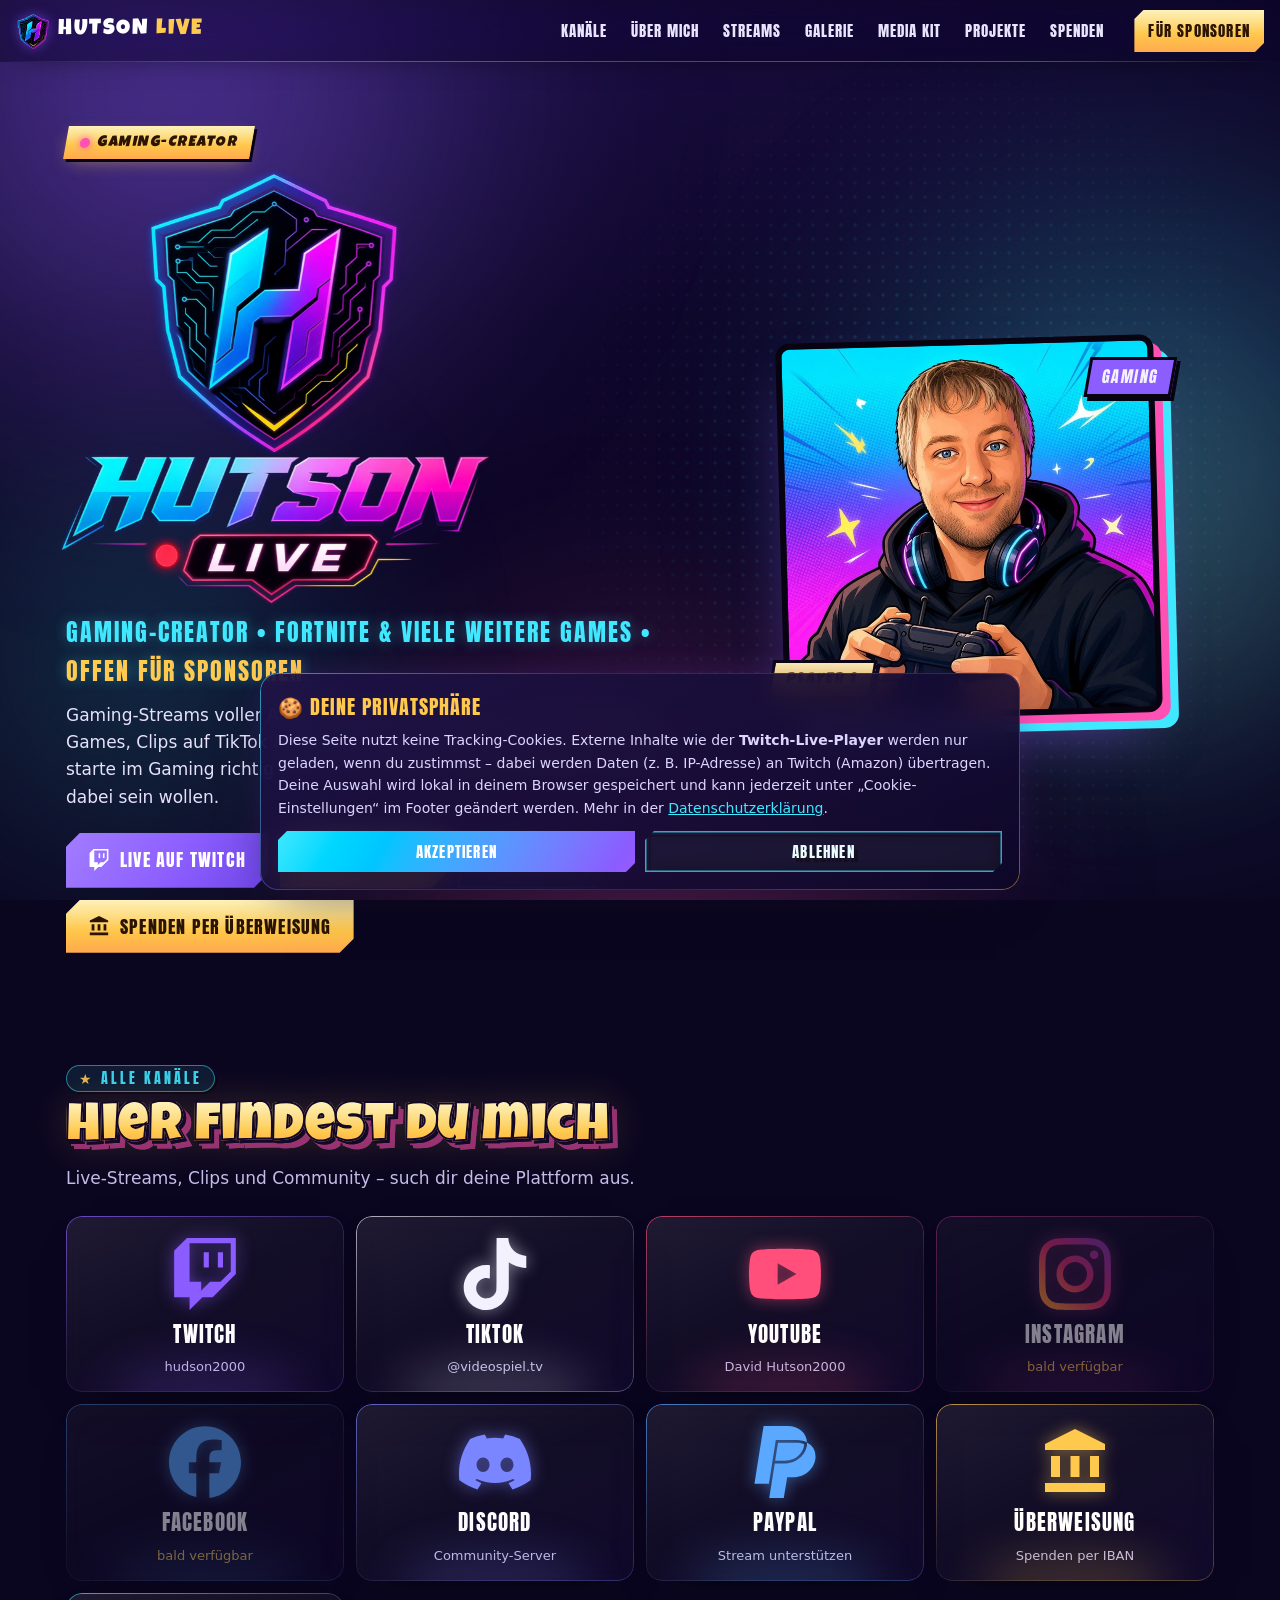
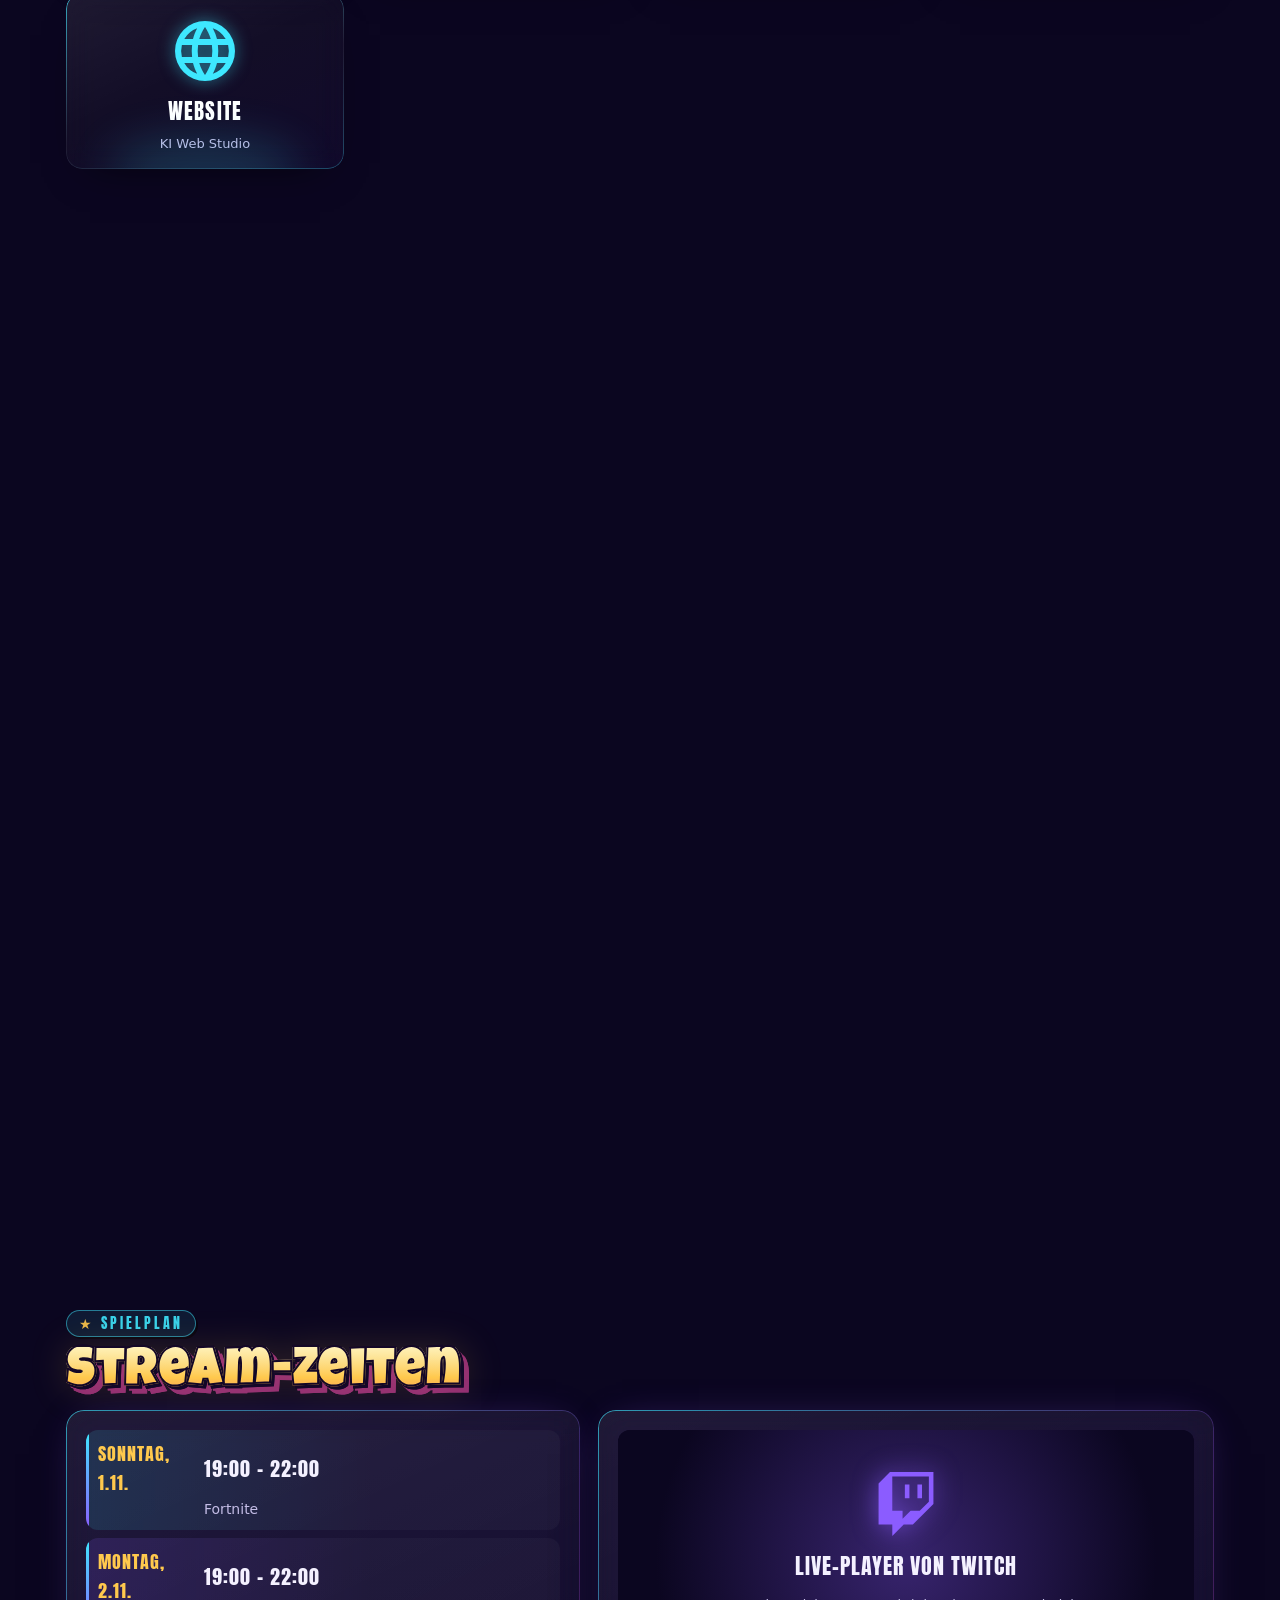
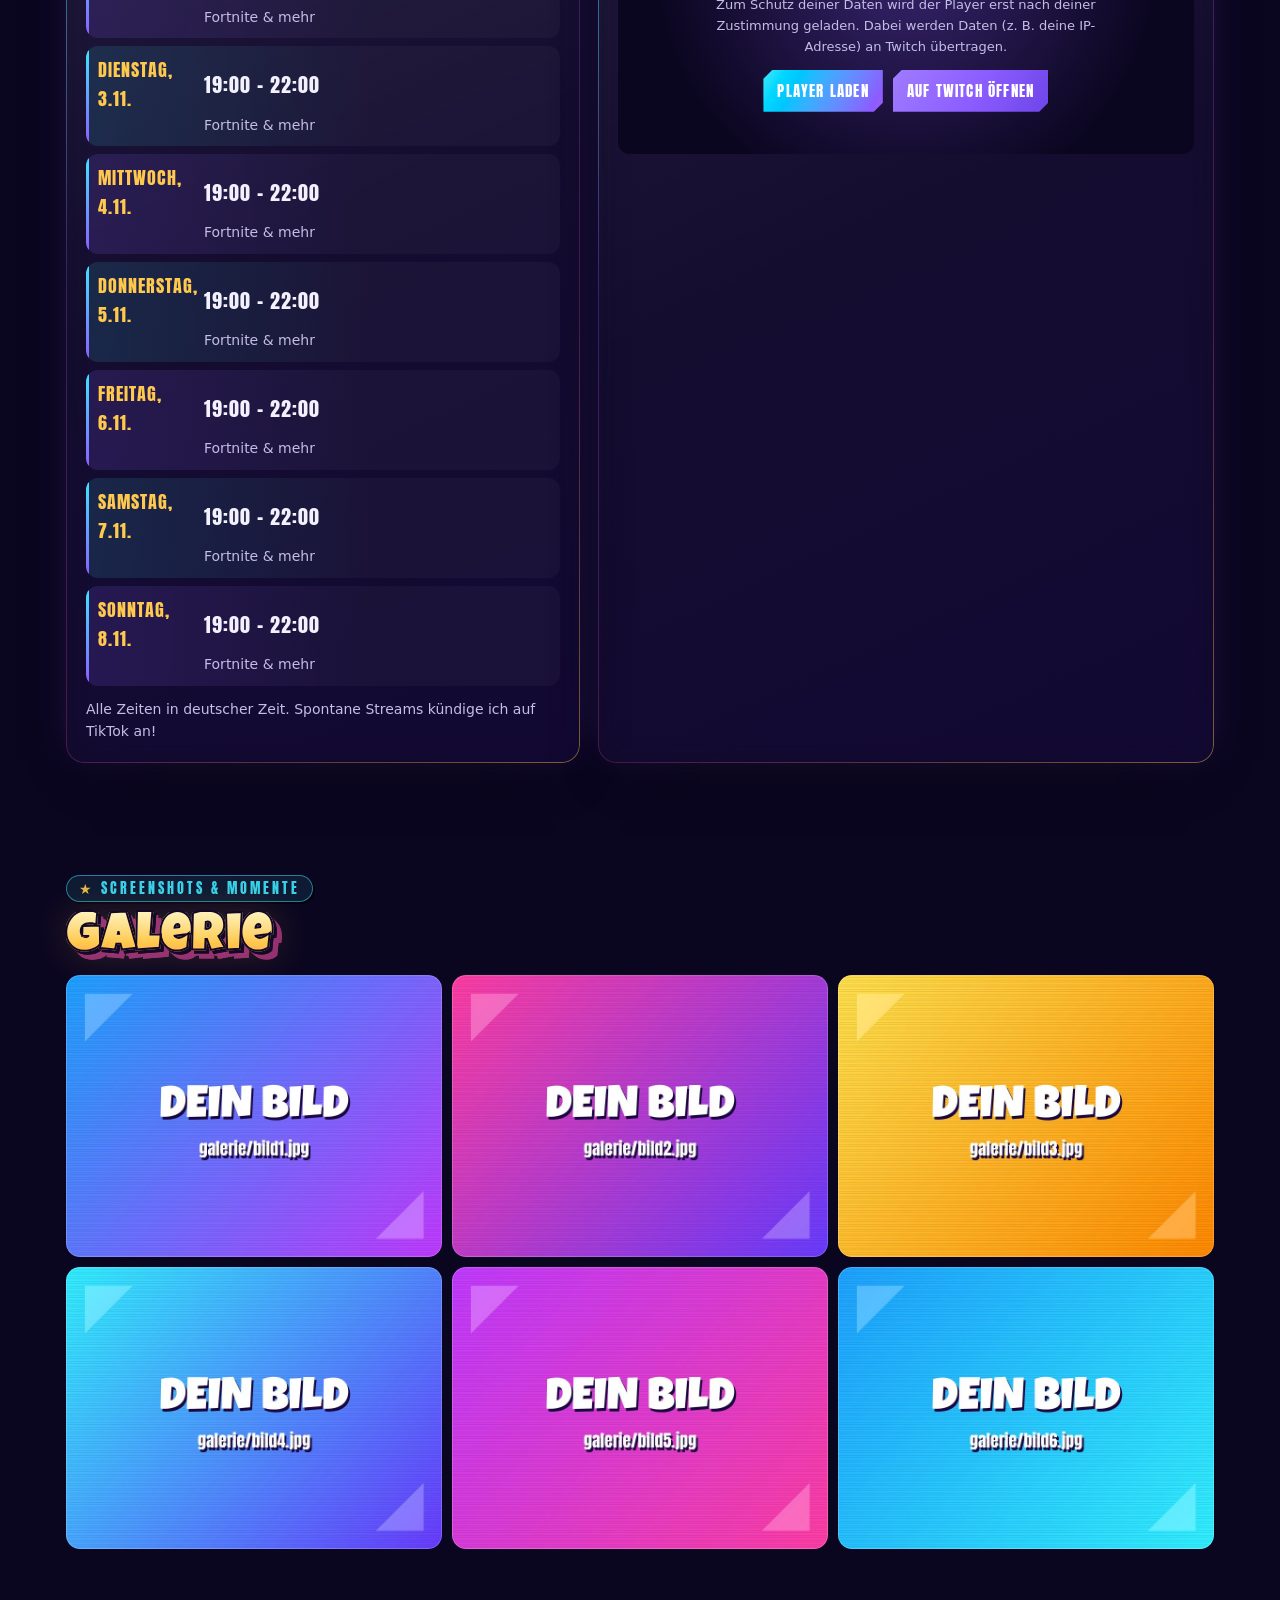
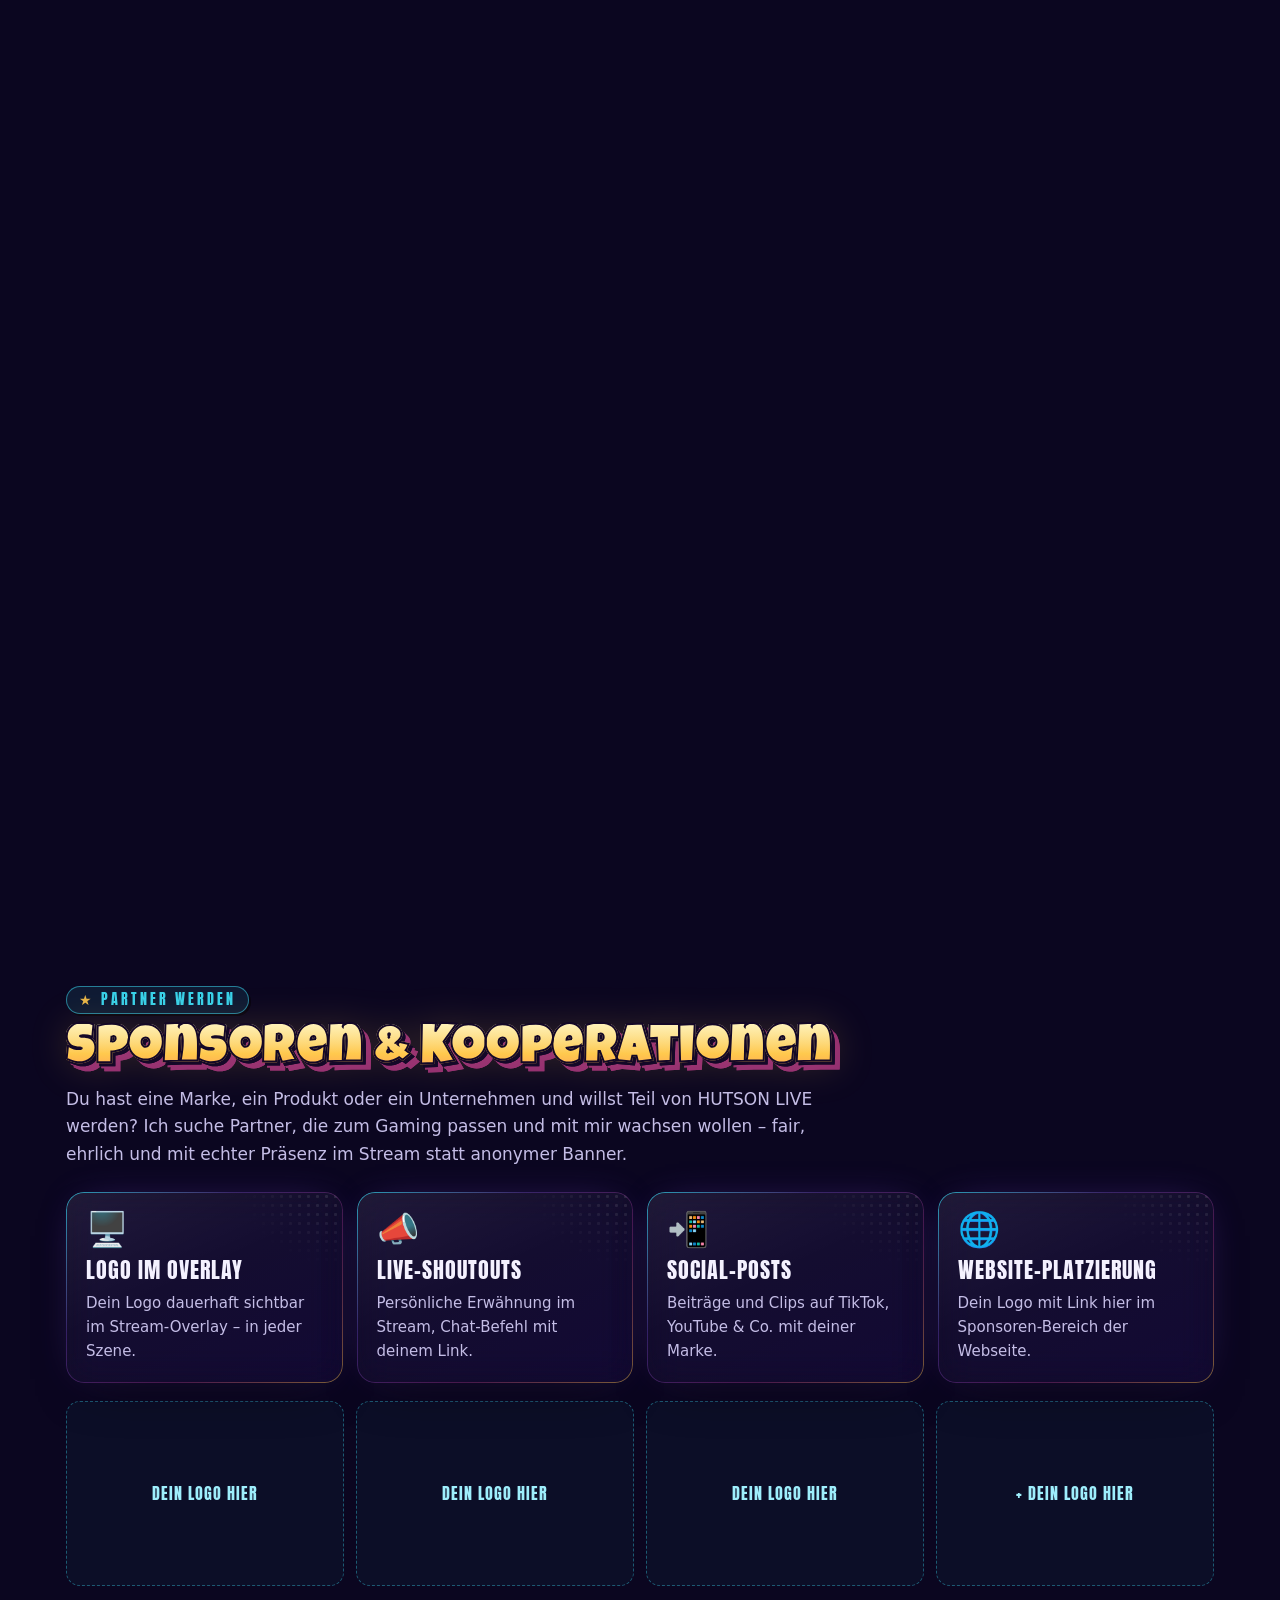
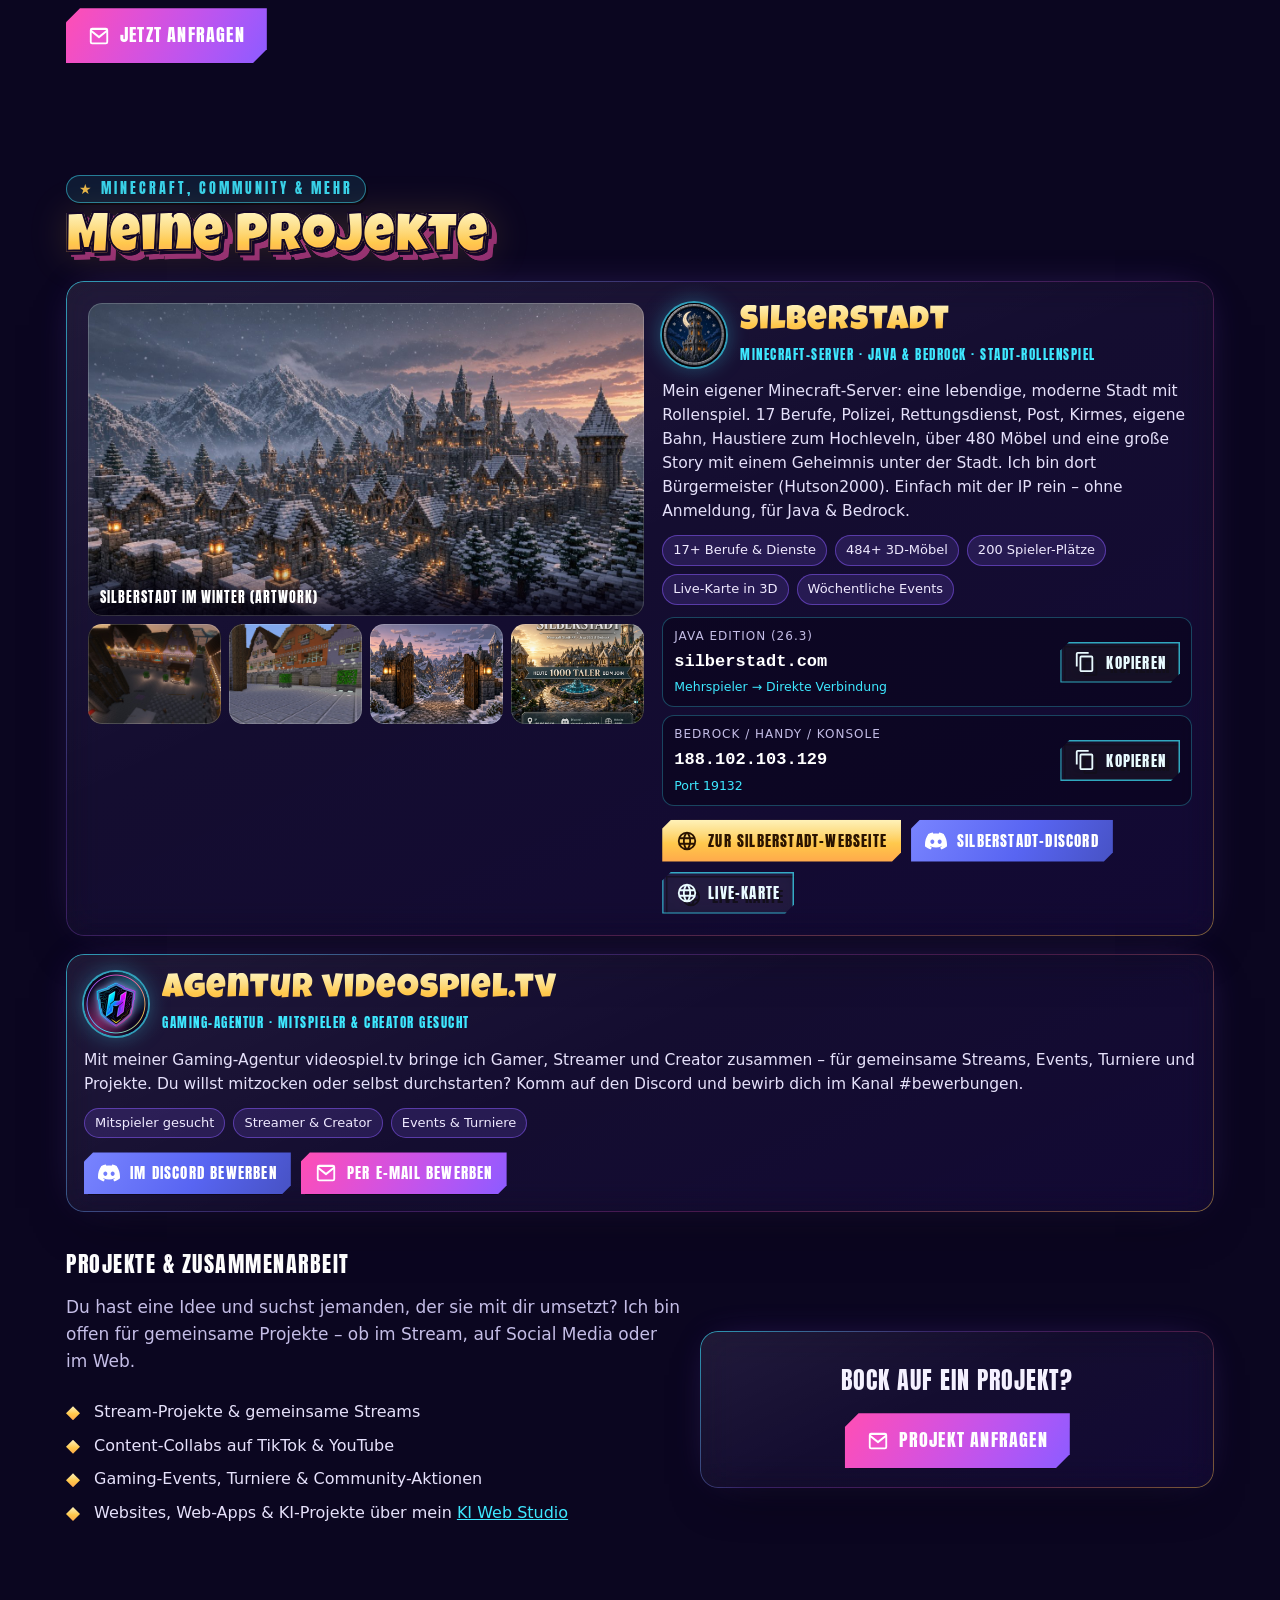
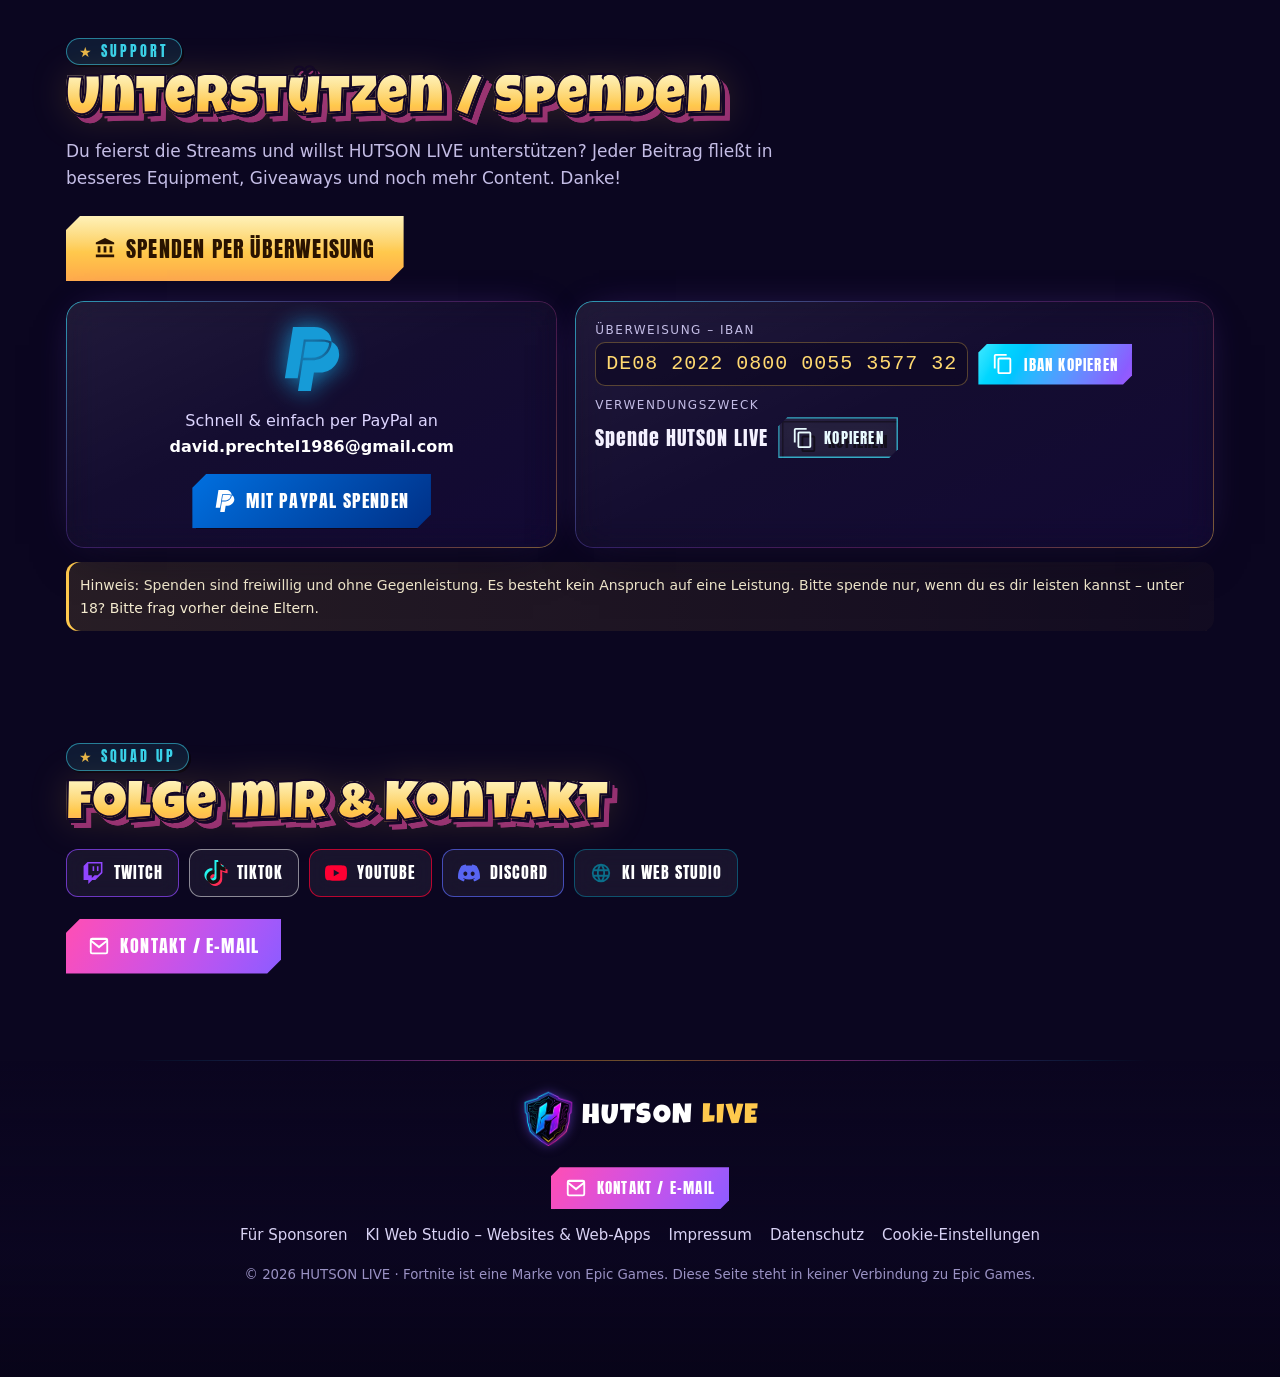
==== commit 6b562501: "Projekte: Silberstadt & Agentur" ====
--- a/index.html
+++ b/index.html
@@ -161,8 +161,10 @@
 
 <!-- PROJEKTE -->
 <section id="projekte" class="reveal">
-  <span class="kicker">Let's build</span>
-  <h2 class="h2">Projekte & Zusammenarbeit</h2>
+  <span class="kicker">Minecraft, Community &amp; mehr</span>
+  <h2 class="h2">Meine Projekte</h2>
+  <div class="projects" id="projects"></div>
+  <h3 class="pj-sub">Projekte &amp; Zusammenarbeit</h3>
   <div class="proj">
     <div>
       <p class="lead">Du hast eine Idee und suchst jemanden, der sie mit dir umsetzt? Ich bin offen für gemeinsame Projekte – ob im Stream, auf Social Media oder im Web.</p>
--- a/style.css
+++ b/style.css
@@ -492,3 +492,40 @@
   background:radial-gradient(circle,rgba(62,232,255,.16) 1.4px,transparent 2px) 0 0/14px 14px;
   -webkit-mask-image:radial-gradient(45% 55% at 75% 40%,#000,transparent 75%);mask-image:radial-gradient(45% 55% at 75% 40%,#000,transparent 75%)}
 @media(prefers-reduced-motion:reduce){.btn:hover{transform:none}}
+
+
+/* =====================================================================
+   PROJEKTE (Silberstadt & Co.) – 01.11.2026
+   ===================================================================== */
+.projects{display:grid;gap:18px;margin:14px 0 34px}
+.pj{display:grid;gap:18px;padding:18px}
+@media(min-width:900px){.pj.has-media{grid-template-columns:1.05fr 1fr;align-items:start;padding:22px}}
+.pj-media{display:grid;gap:8px}
+.pj-media button{border:0;padding:0;background:none;cursor:zoom-in;position:relative;overflow:hidden;border-radius:14px;display:block;width:100%}
+.pj-media button:after{content:"";position:absolute;inset:0;border-radius:inherit;box-shadow:inset 0 0 0 1px rgba(255,255,255,.18);pointer-events:none}
+.pj-media img{width:100%;display:block;object-fit:cover;transition:transform .3s,filter .3s}
+.pj-media button:hover img{transform:scale(1.05);filter:brightness(1.12)}
+.pj-main img{aspect-ratio:16/9}
+.pj-cap{position:absolute;left:0;right:0;bottom:0;padding:22px 12px 8px;text-align:left;font-family:"AntonL",Impact,sans-serif;letter-spacing:1px;font-size:14px;color:#fff;text-transform:uppercase;background:linear-gradient(180deg,transparent,rgba(5,1,18,.85))}
+.pj-thumbs{display:grid;gap:8px;grid-template-columns:repeat(4,1fr)}
+.pj-thumbs img{aspect-ratio:4/3}
+.pj-body{display:grid;gap:12px;align-content:start;min-width:0}
+.pj-head{display:flex;gap:14px;align-items:center}
+.pj-logo{width:64px;height:64px;border-radius:50%;object-fit:cover;flex:none;box-shadow:0 0 0 2px rgba(62,232,255,.6),0 0 22px rgba(62,232,255,.35)}
+.pj h3{font-family:"Lucky",Impact,sans-serif;font-weight:400;font-size:clamp(26px,5vw,34px);line-height:1.05;letter-spacing:1px;margin:0;
+  background:var(--hot);-webkit-background-clip:text;background-clip:text;color:transparent}
+.pj-tag{display:block;margin-top:4px;font-family:"AntonL",Impact,sans-serif;letter-spacing:1.5px;text-transform:uppercase;font-size:13px;color:var(--cyan)}
+.pj-text{color:#e6e1fb;font-size:15.5px;line-height:1.55;margin:0}
+.pj-facts{list-style:none;display:flex;flex-wrap:wrap;gap:8px;margin:0;padding:0}
+.pj-facts li{font-size:13px;padding:5px 11px;border-radius:999px;background:rgba(139,92,255,.16);box-shadow:inset 0 0 0 1px rgba(139,92,255,.5);color:#efeaff}
+.pj-srvs{display:grid;gap:8px}
+.pj-srv{display:flex;align-items:center;justify-content:space-between;gap:10px;padding:10px 12px;border-radius:12px;background:rgba(5,1,18,.45);box-shadow:inset 0 0 0 1px rgba(62,232,255,.28)}
+.pj-srv-t{display:grid;gap:2px;min-width:0}
+.pj-srv-t small{font-size:12px;letter-spacing:1px;text-transform:uppercase;color:var(--muted)}
+.pj-srv-t code{font-size:17px;font-weight:700;color:#fff;word-break:break-all;font-family:ui-monospace,Consolas,monospace}
+.pj-srv-t span{font-size:12.5px;color:var(--cyan)}
+.pj-srv .btn{flex:none}
+.pj-btns{display:flex;flex-wrap:wrap;gap:10px;margin-top:2px}
+.btn.discord{background:linear-gradient(120deg,#7984ff,#5865f2 55%,#4752c4);color:#fff}
+.pj-sub{font-family:"AntonL",Impact,sans-serif;font-weight:400;letter-spacing:1.5px;text-transform:uppercase;font-size:22px;color:#fff;margin:0 0 12px}
+@media(max-width:520px){.pj-thumbs{grid-template-columns:repeat(2,1fr)}.pj-srv{padding:10px}.pj-srv-t code{font-size:15.5px}.pj-btns .btn{flex:1 1 100%}}
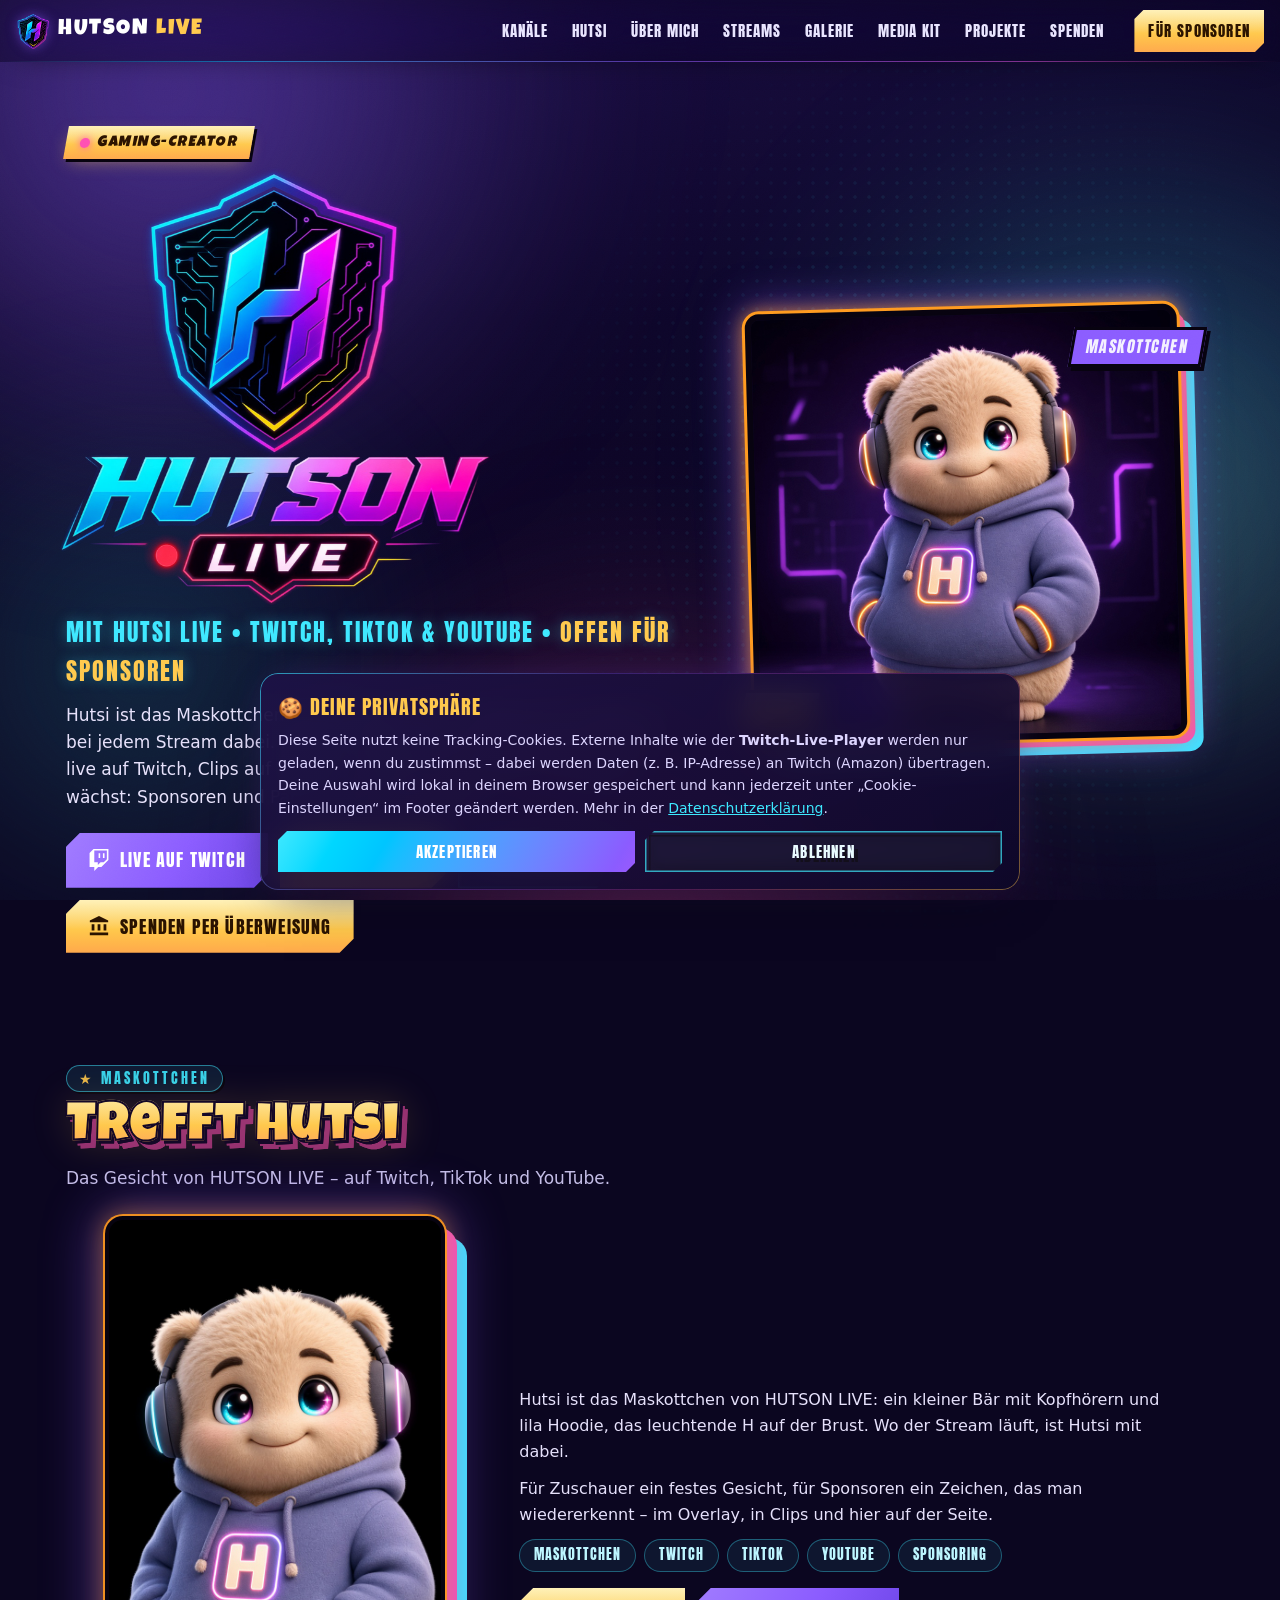
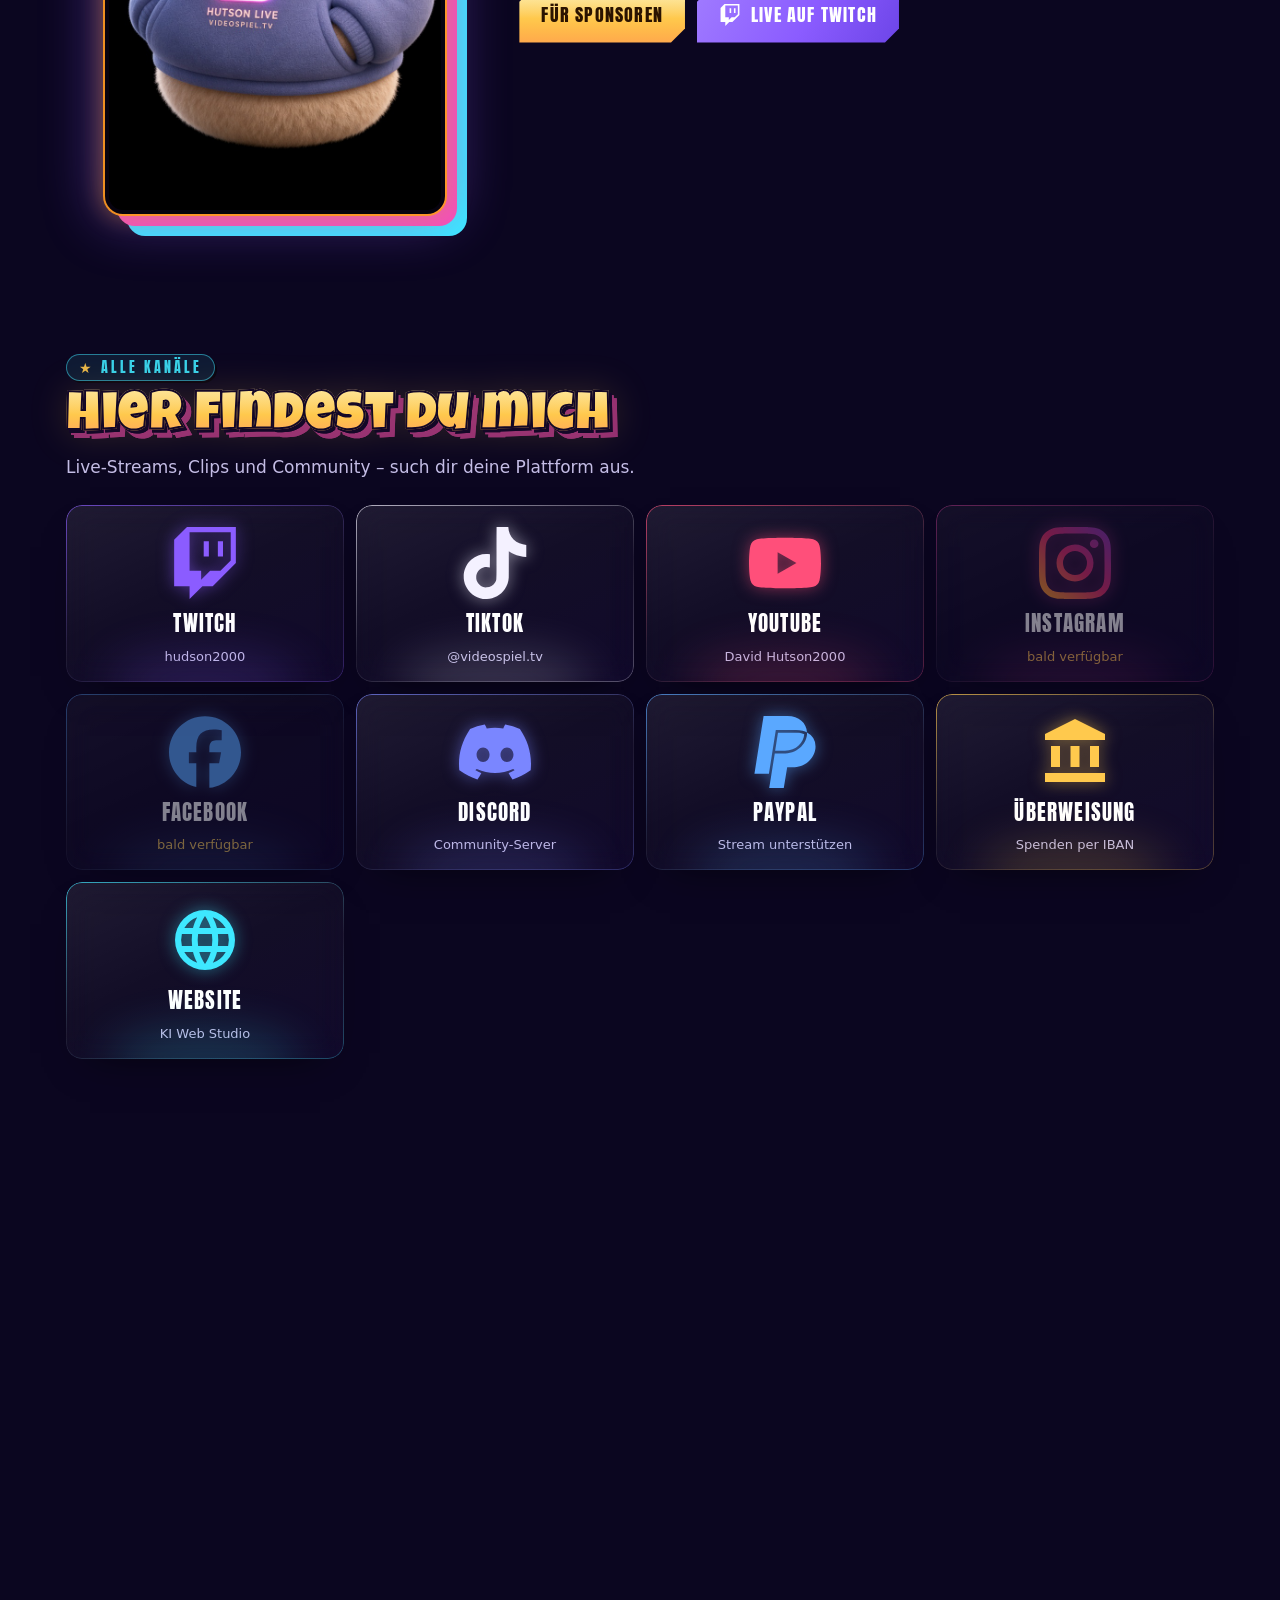
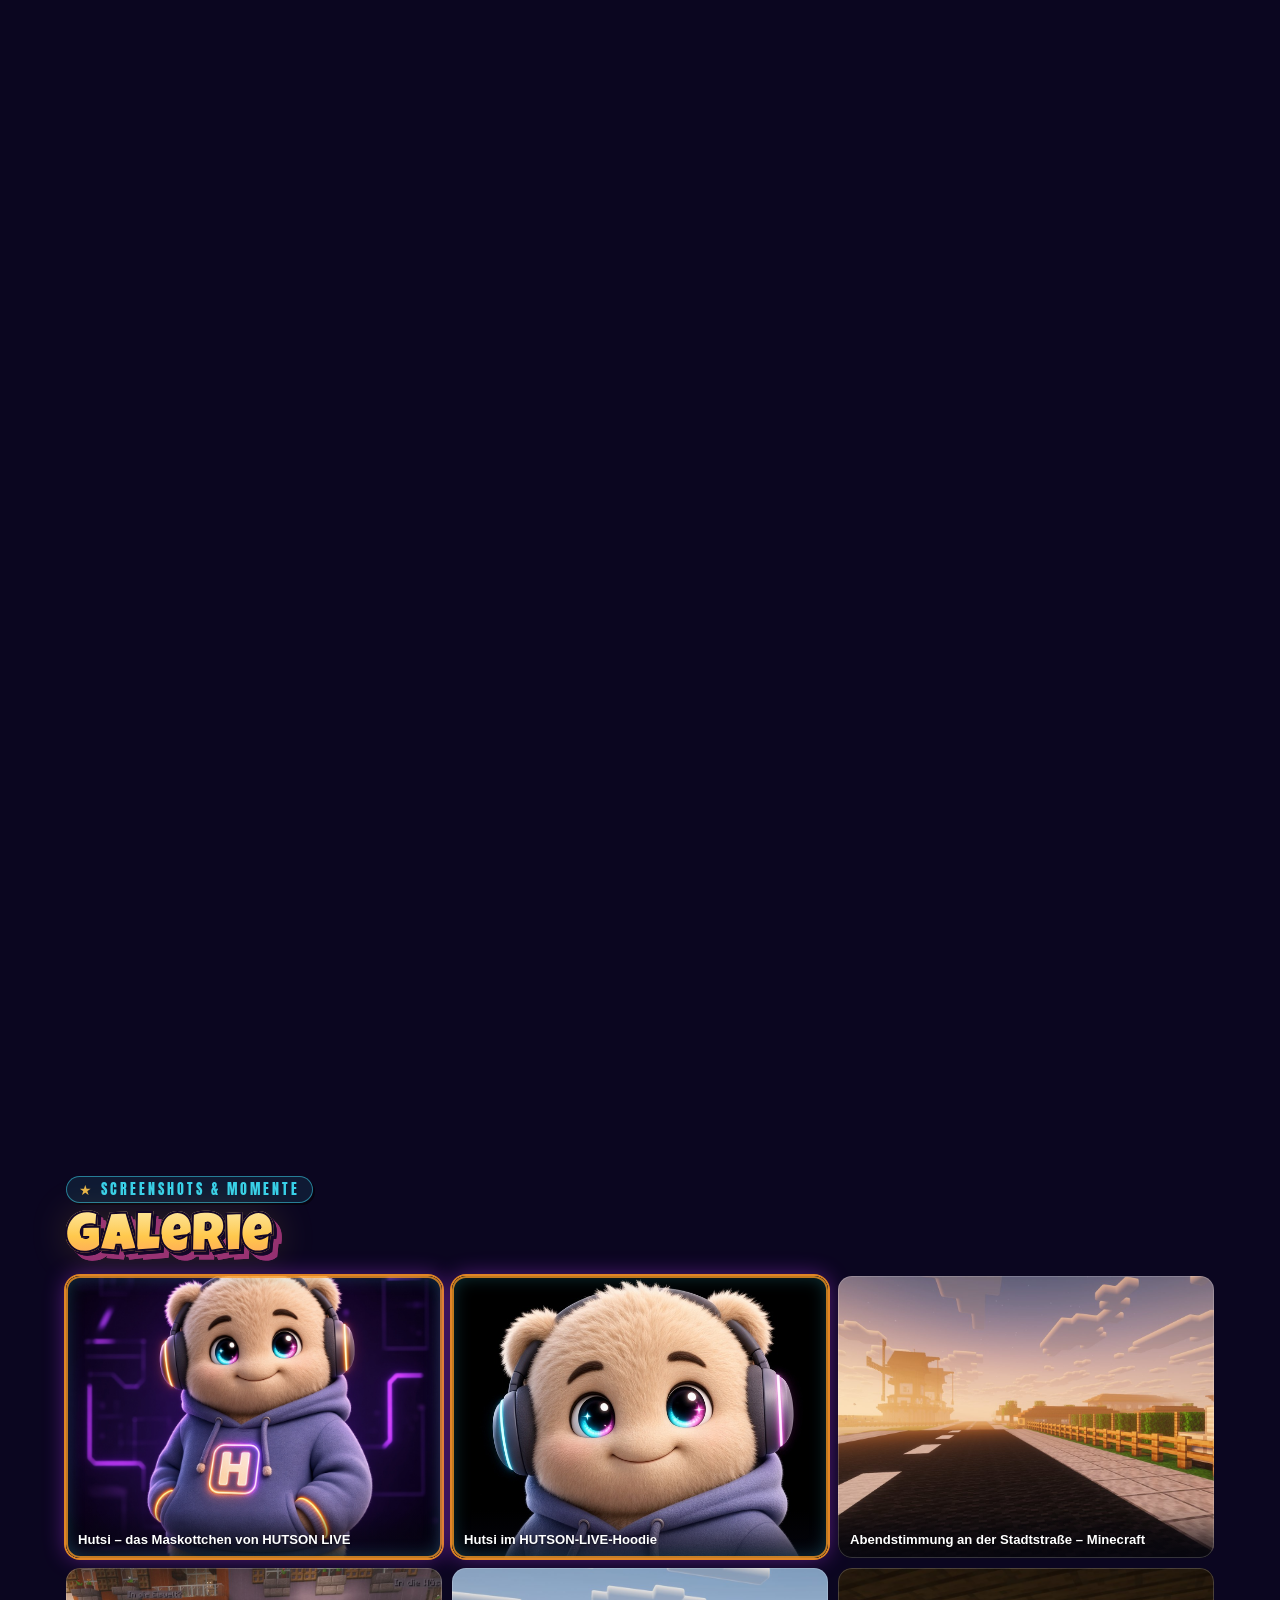
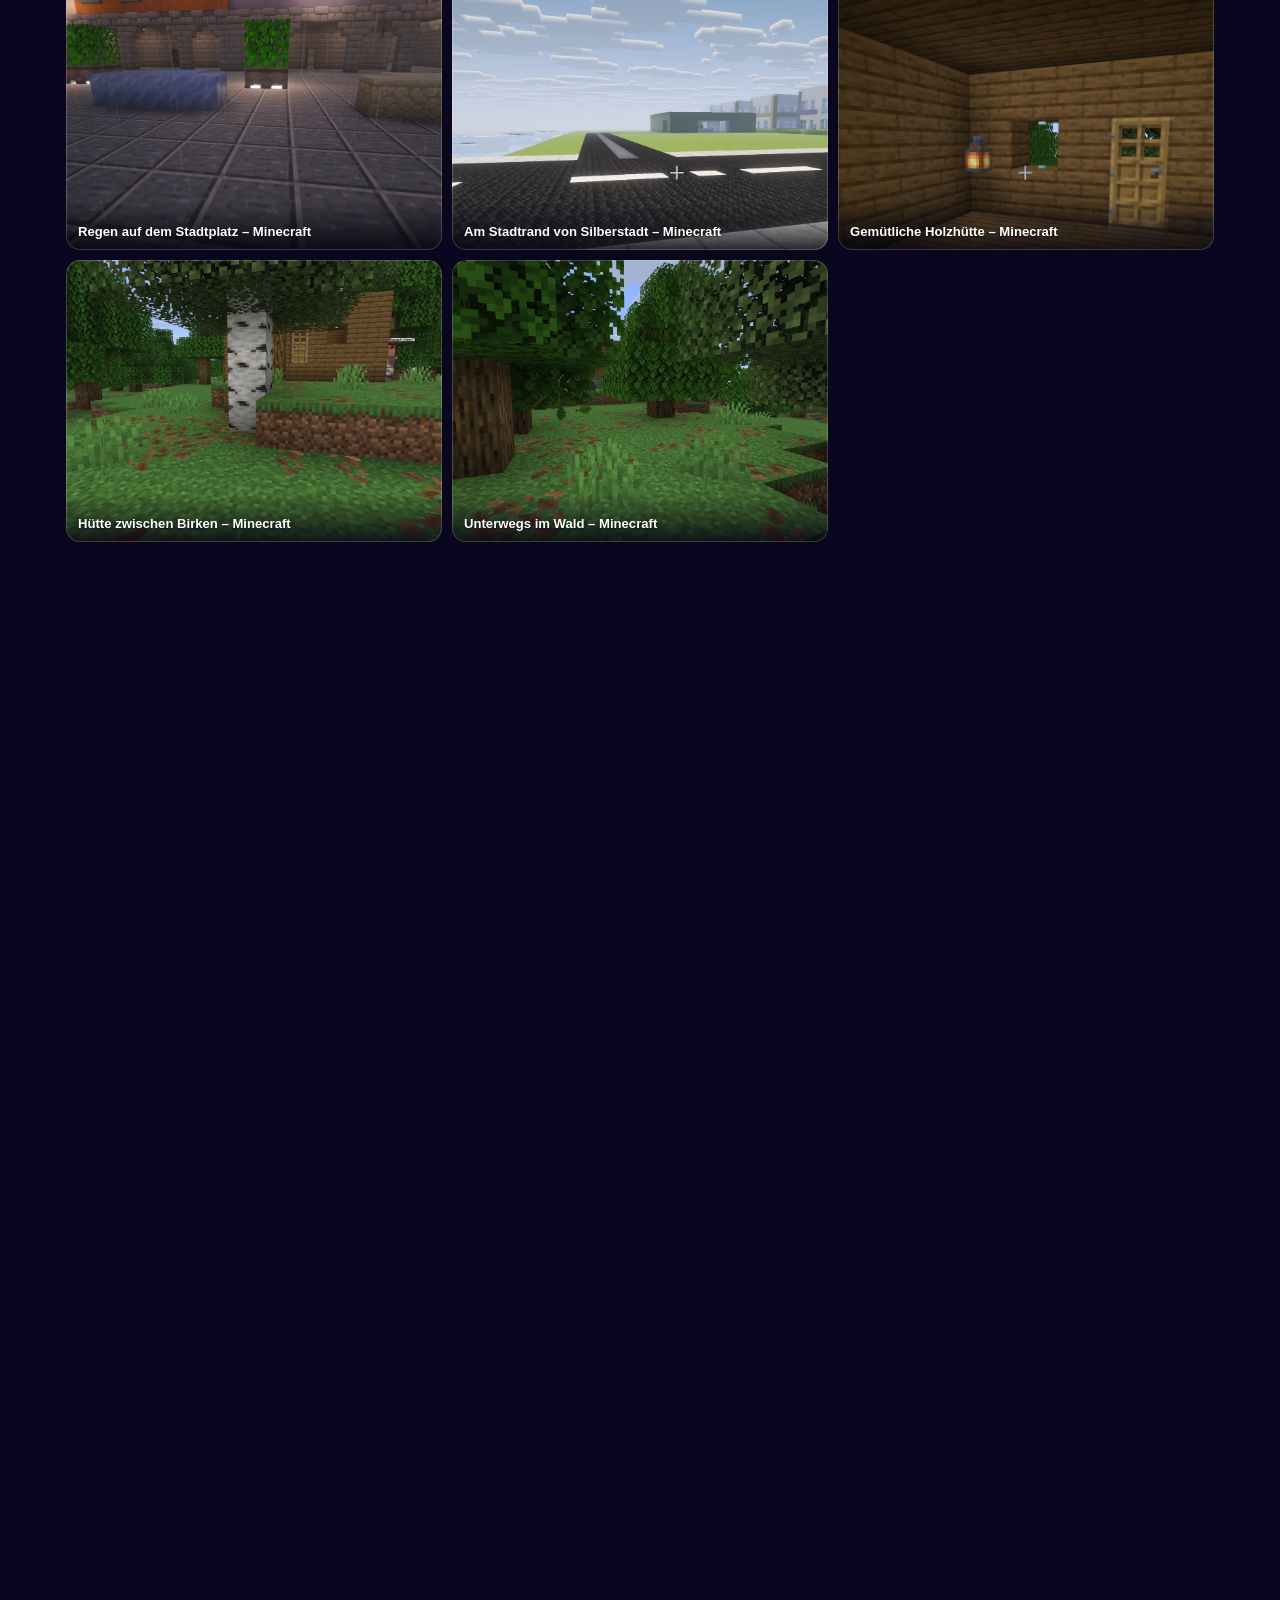
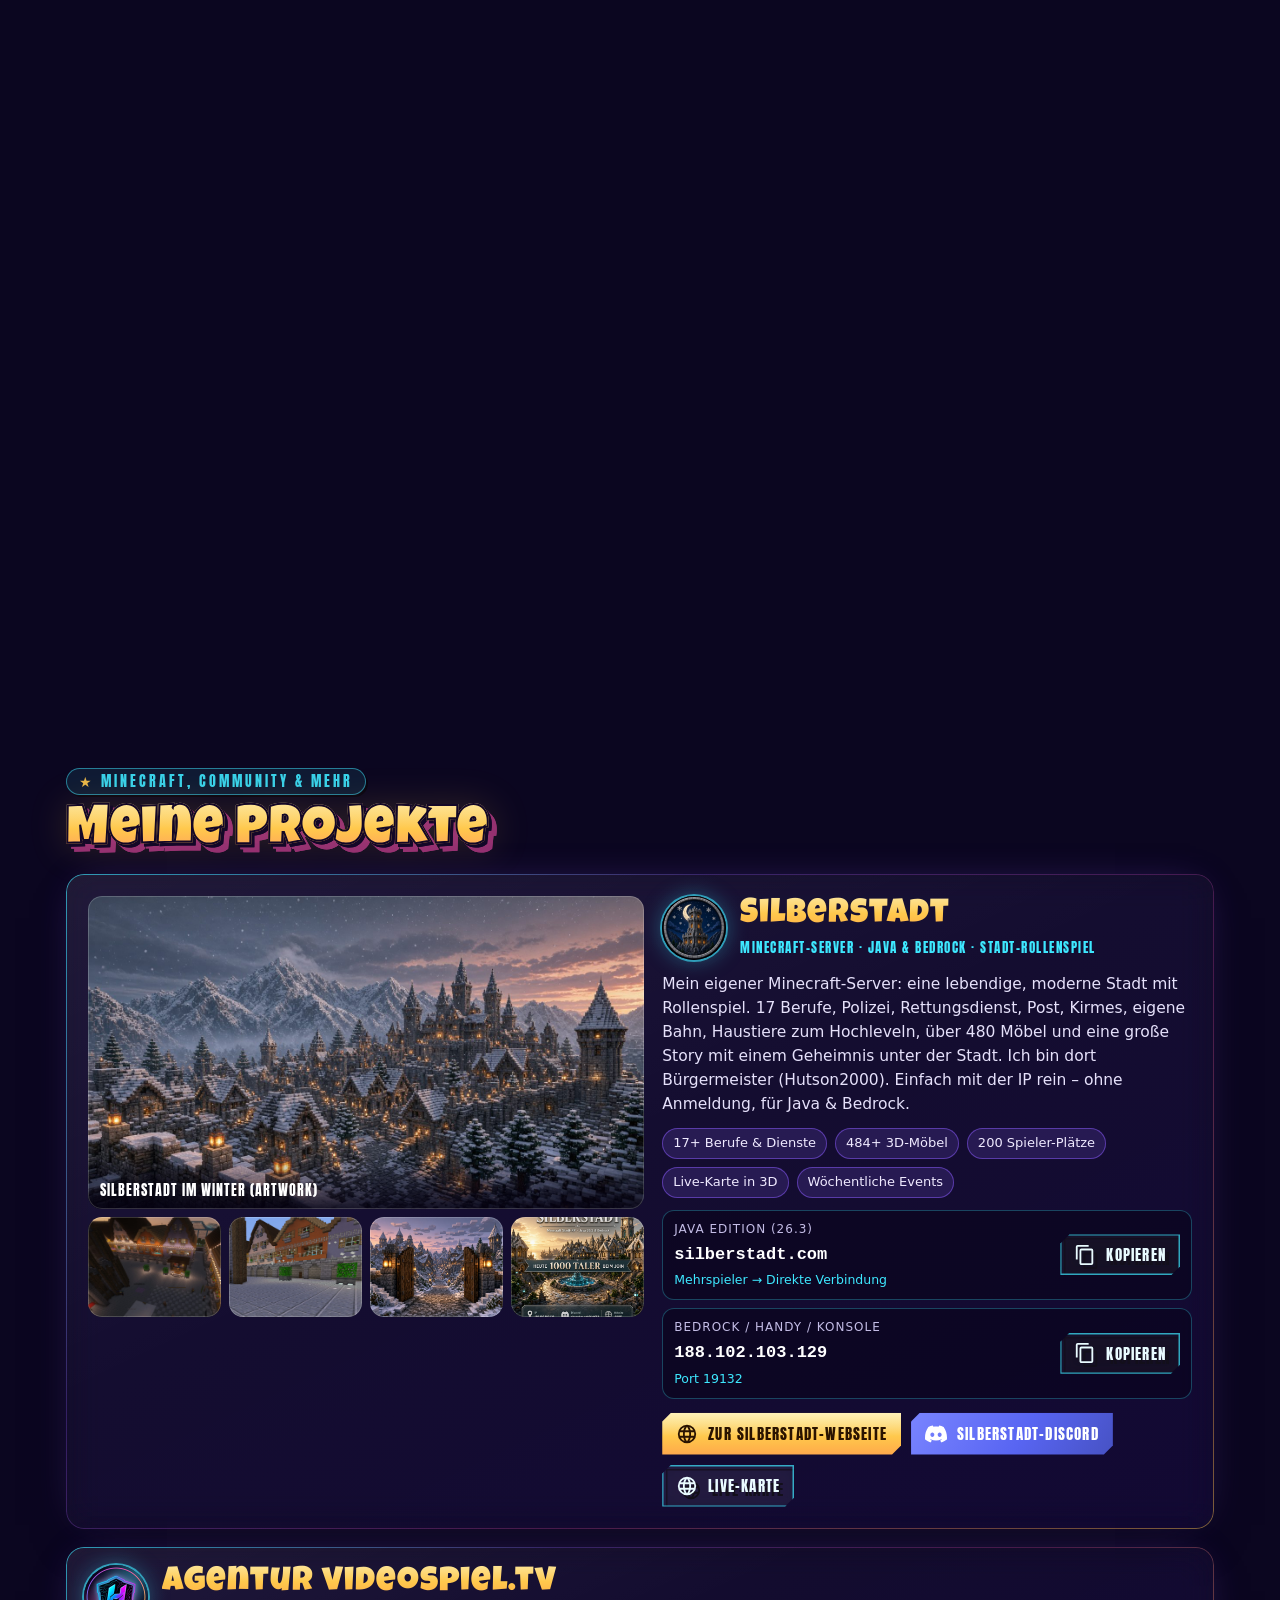
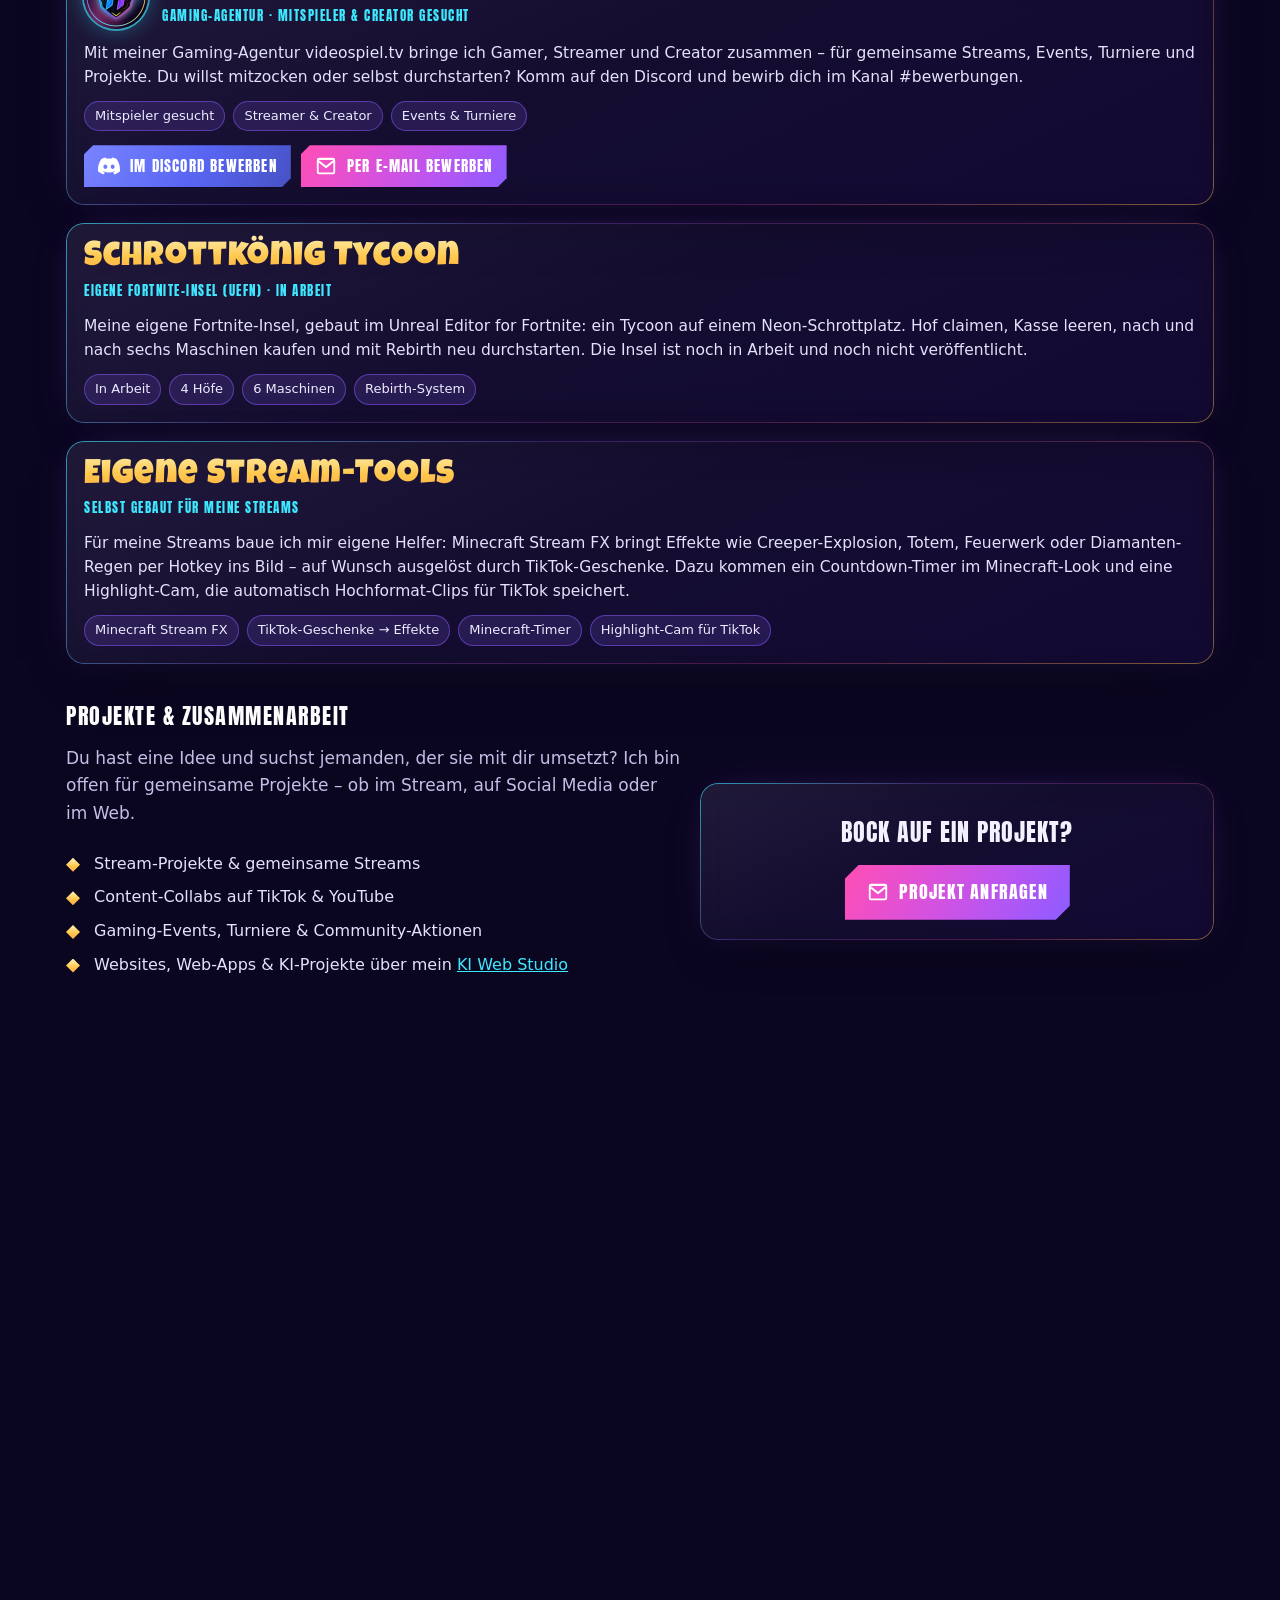
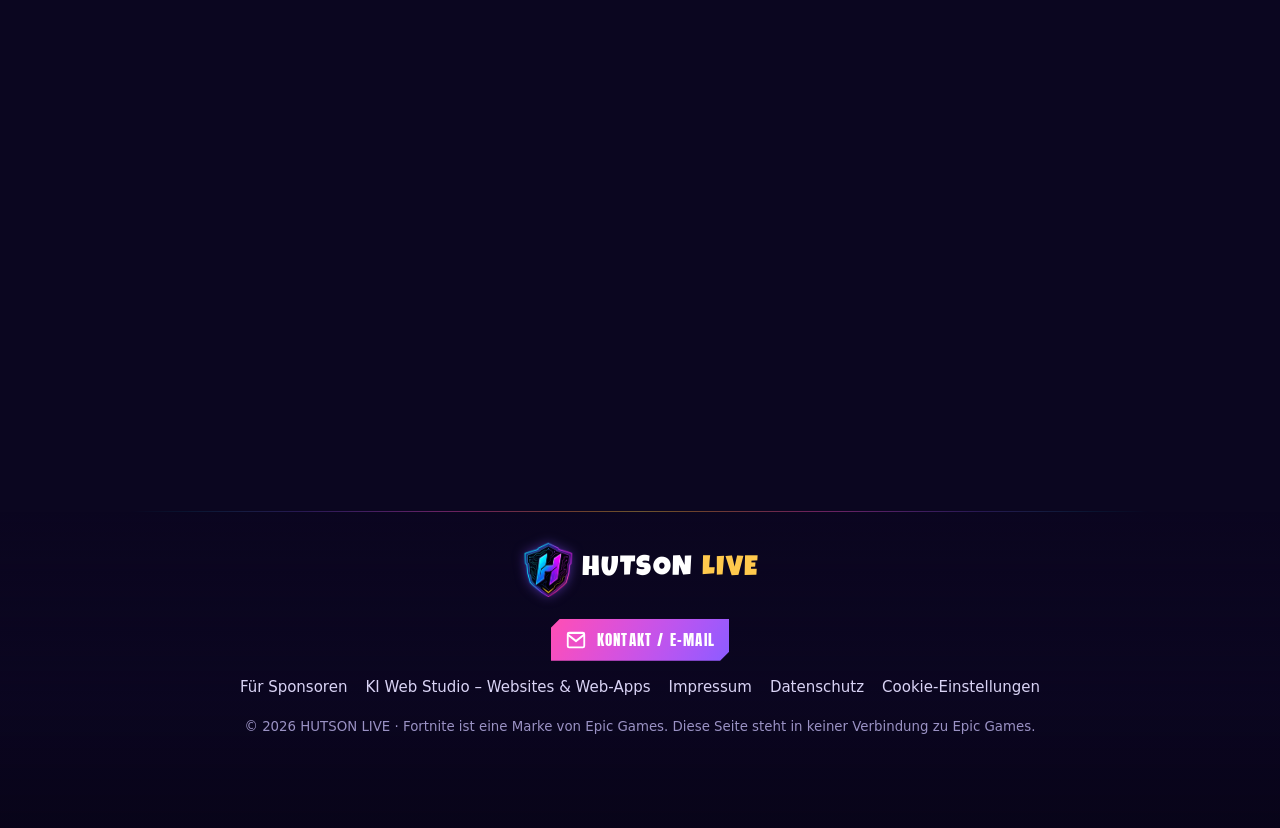
==== commit 22ebabeb: "Hutsi als Maskottchen auf die Startseite Hero, Abschnitt Trefft Hutsi und die Galerie zeigen das Mas" ====
--- a/index.html
+++ b/index.html
@@ -3,8 +3,8 @@
 <head>
 <meta charset="utf-8">
 <meta name="viewport" content="width=device-width,initial-scale=1,viewport-fit=cover">
-<title>HUTSON LIVE – Gaming-Creator, Fortnite & viele weitere Games, Sponsoring</title>
-<meta name="description" content="HUTSON LIVE: Gaming-Streams auf Twitch – Fortnite, Minecraft & viele weitere Games, Clips auf TikTok & YouTube. Gaming-Creator offen für Sponsoren, Werbung und Kooperationen.">
+<title>HUTSON LIVE – Gaming-Creator mit Hutsi | Twitch, TikTok & YouTube</title>
+<meta name="description" content="HUTSON LIVE mit Maskottchen Hutsi: Gaming-Streams auf Twitch – Fortnite, Minecraft & viele weitere Games, Clips auf TikTok & YouTube. Offen für Sponsoren, Werbung und Kooperationen.">
 <meta name="theme-color" content="#0a0320">
 <!-- Link-Vorschau (WhatsApp, Discord, Facebook, X …)
      TIPP: Nach dem Hochladen og:image und og:url auf die volle Adresse ändern,
@@ -12,7 +12,7 @@
 <meta property="og:type" content="website">
 <meta property="og:site_name" content="HUTSON LIVE">
 <meta property="og:title" content="HUTSON LIVE">
-<meta property="og:description" content="Gaming-Streams (Fortnite, Minecraft & mehr), TikTok-Clips, Community – offen für Sponsoren & Kooperationen.">
+<meta property="og:description" content="Gaming-Streams mit Maskottchen Hutsi – Twitch, TikTok & YouTube. Offen für Sponsoren & Kooperationen.">
 <meta property="og:locale" content="de_DE">
 <meta property="og:url" content="https://davidprechtel1986-wq.github.io/Hutson/">
 <meta property="og:image" content="https://davidprechtel1986-wq.github.io/Hutson/logo-og-image.jpg">
@@ -21,12 +21,13 @@
 <meta property="og:image:alt" content="HUTSON LIVE Logo">
 <meta name="twitter:card" content="summary_large_image">
 <meta name="twitter:title" content="HUTSON LIVE">
-<meta name="twitter:description" content="Gaming-Streams (Fortnite, Minecraft & mehr), TikTok-Clips, Community – offen für Sponsoren & Kooperationen.">
+<meta name="twitter:description" content="Gaming-Streams mit Maskottchen Hutsi – Twitch, TikTok & YouTube. Offen für Sponsoren & Kooperationen.">
 <meta name="twitter:image" content="https://davidprechtel1986-wq.github.io/Hutson/logo-og-image.jpg">
 <link rel="icon" href="favicon.ico" sizes="16x16 32x32 48x48">
 <link rel="icon" type="image/png" sizes="32x32" href="logo-favicon-32.png">
 <link rel="apple-touch-icon" sizes="180x180" href="logo-apple-touch-icon.png">
 <link rel="preload" href="logo-hutson-logo-720.png" as="image">
+<link rel="preload" href="hutsi-mascot.jpg" as="image">
 <link rel="preload" href="LuckiestGuy-Regular.ttf" as="font" type="font/ttf" crossorigin>
 <link rel="stylesheet" href="style.css">
 </head>
@@ -52,7 +53,7 @@
 <header class="nav">
   <a class="brand" href="#top" id="navBrand">HUTSON <span>LIVE</span></a>
   <nav class="links" aria-label="Hauptmenü">
-    <a href="#plattformen">Kanäle</a><a href="#ueber-mich">Über mich</a><a href="#stream">Streams</a>
+    <a href="#plattformen">Kanäle</a><a href="#hutsi">Hutsi</a><a href="#ueber-mich">Über mich</a><a href="#stream">Streams</a>
     <a href="#galerie">Galerie</a><a href="#media-kit">Media Kit</a><a href="#projekte">Projekte</a><a href="#spenden">Spenden</a>
   </nav>
   <a class="btn gold small spons" href="#media-kit">Für Sponsoren</a>
@@ -73,10 +74,30 @@
       <button class="btn gold bank-btn openBank" type="button"><svg><use href="#i-bank"/></svg>Spenden per Überweisung</button>
     </div>
   </div>
-  <div class="photo" id="heroPhoto">
-    <div class="hud frame"><span class="tick tl"></span><span class="tick br"></span><img id="photoImg" alt="" width="380" height="380"></div>
-    <span class="live-pill badge">PLAYER 1</span>
-    <span class="tag2">GAMING</span>
+  <div class="photo is-mascot" id="heroPhoto">
+    <div class="hud frame"><span class="tick tl"></span><span class="tick br"></span><img id="photoImg" alt="Hutsi, das Maskottchen von HUTSON LIVE" width="1024" height="1024"></div>
+    <span class="live-pill badge" id="heroBadge">HUTSI</span>
+    <span class="tag2" id="heroTag">MASKOTTCHEN</span>
+  </div>
+</section>
+
+<!-- TREFFT HUTSI -->
+<section id="hutsi" class="reveal">
+  <span class="kicker" id="hutsiKicker">Maskottchen</span>
+  <h2 class="h2" id="hutsiTitle">Trefft Hutsi</h2>
+  <p class="lead" id="hutsiLead"></p>
+  <div class="hutsi-wrap">
+    <figure class="mascot-shot" id="hutsiPhoto">
+      <img id="hutsiImg" alt="" width="720" height="1280" loading="lazy">
+    </figure>
+    <div class="hutsi-copy">
+      <div class="txt" id="hutsiText"></div>
+      <div class="chips" id="hutsiChips"></div>
+      <div class="cta-row">
+        <a class="btn gold" href="#media-kit">Für Sponsoren</a>
+        <a class="btn twitch" id="hutsiTwitch" target="_blank" rel="noopener"><svg><use href="#i-twitch"/></svg>Live auf Twitch</a>
+      </div>
+    </div>
   </div>
 </section>
 
@@ -95,7 +116,7 @@
   <div class="grid2 about">
     <div class="hud mini" id="aboutPhoto"><span class="tick tl"></span><span class="tick br"></span><img id="aboutImg" alt="" loading="lazy"></div>
     <div class="txt">
-      <div class="chips"><span class="chip">Fortnite</span><span class="chip">Minecraft Silberstadt</span><span class="chip">und viele mehr …</span><span class="chip">Twitch</span><span class="chip">TikTok</span><span class="chip">YouTube</span><span class="chip">Webentwicklung & KI</span></div>
+      <div class="chips"><span class="chip">Hutsi</span><span class="chip">Fortnite</span><span class="chip">Minecraft Silberstadt</span><span class="chip">und viele mehr …</span><span class="chip">Twitch</span><span class="chip">TikTok</span><span class="chip">YouTube</span><span class="chip">Webentwicklung & KI</span></div>
       <div id="aboutText"></div>
       <a class="btn small" id="aboutWeb" target="_blank" rel="noopener"><svg><use href="#i-web"/></svg><span></span></a>
     </div>
@@ -135,7 +156,7 @@
 <section id="media-kit" class="reveal">
   <span class="kicker">Für Marken & Unternehmen</span>
   <h2 class="h2">Werbung & Media Kit</h2>
-  <p class="lead">HUTSON LIVE ist ein wachsender Gaming-Creator mit Fortnite, Minecraft &amp; vielen weiteren Games – live auf Twitch, mit kurzen Clips auf TikTok und Videos auf YouTube. Du willst eine junge, gaming-begeisterte Zielgruppe erreichen? Lass uns gemeinsam etwas Starkes bauen.</p>
+  <p class="lead">HUTSON LIVE ist ein wachsender Gaming-Creator mit Maskottchen Hutsi, Fortnite, Minecraft &amp; vielen weiteren Games – live auf Twitch, mit kurzen Clips auf TikTok und Videos auf YouTube. Du willst eine junge, gaming-begeisterte Zielgruppe erreichen? Lass uns gemeinsam etwas Starkes bauen.</p>
   <div class="stats" id="stats"></div>
   <div class="cards c3" id="formats"></div>
   <div class="cta-row">
--- a/style.css
+++ b/style.css
@@ -147,7 +147,7 @@
 /* ---------- Stream-Zeiten & Live ---------- */
 @media(min-width:900px){.live{grid-template-columns:1fr 1.2fr}}
 .sched{list-style:none;display:grid;gap:8px}
-.sched li{display:grid;grid-template-columns:96px 1fr;gap:4px 10px;align-items:center;padding:10px 12px;background:rgba(255,255,255,.04);border-left:4px solid var(--violet)}
+.sched li{display:grid;grid-template-columns:minmax(118px,42%) 1fr;gap:4px 10px;align-items:center;padding:10px 12px;background:rgba(255,255,255,.04);border-left:4px solid var(--violet)}
 .sched li:nth-child(odd){border-left-color:var(--blue)}
 .sched .d{font-family:"AntonL",Impact,sans-serif;letter-spacing:1px;text-transform:uppercase;color:var(--yellow);font-size:18px}
 .sched .t{font-family:"AntonL",Impact,sans-serif;font-size:20px;letter-spacing:1px}
@@ -252,8 +252,9 @@
 
 /* ---------- Mobile-Feinschliff ---------- */
 @media(max-width:899px){
-  #aboutPhoto{display:none}
+  #aboutPhoto{max-width:280px;margin:0 auto 8px}
   .photo{max-width:300px}
+  .photo.is-mascot{max-width:min(92vw,380px)}
   .stats .stat:last-child:nth-child(odd){grid-column:1/-1}
 }
 @media(max-width:480px){
@@ -529,3 +530,60 @@
 .btn.discord{background:linear-gradient(120deg,#7984ff,#5865f2 55%,#4752c4);color:#fff}
 .pj-sub{font-family:"AntonL",Impact,sans-serif;font-weight:400;letter-spacing:1.5px;text-transform:uppercase;font-size:22px;color:#fff;margin:0 0 12px}
 @media(max-width:520px){.pj-thumbs{grid-template-columns:repeat(2,1fr)}.pj-srv{padding:10px}.pj-srv-t code{font-size:15.5px}.pj-btns .btn{flex:1 1 100%}}
+
+/* Galerie-Bildunterschriften */
+.gal .gal-cap{position:absolute;left:0;right:0;bottom:0;padding:22px 12px 9px;font-size:.82rem;font-weight:600;line-height:1.25;text-align:left;color:#fff;background:linear-gradient(transparent,rgba(5,5,15,.85));pointer-events:none;text-shadow:0 1px 2px rgba(0,0,0,.6)}
+@media(max-width:600px){.gal .gal-cap{font-size:.7rem;padding:16px 8px 6px}}
+
+/* Umlaut-Fix (01.11.2026): Bei Verlaufs-Text (background-clip:text) wird nur innerhalb
+   der Box gemalt. Die Pünktchen von Ä/Ö/Ü ragen bei Luckiest Guy über die Zeilenhöhe
+   hinaus und wurden abgeschnitten. Extra Innenabstand oben (ohne Layout-Verschiebung). */
+.hot{padding-top:.3em}
+.h2,.pj h3,.stat .v,.legal h1,.mbox h3,.logo .l1,.logo .l2{padding-top:.3em;margin-top:-.3em}
+
+/* =====================================================================
+   HUTSI – Neon-Rahmen passend zu Hoodie, Kopfhörern und dem H
+   Orange #ff9a1f · Cyan #3ee8ff · Pink #ff4fb3 · Violett #8b5cff
+   ===================================================================== */
+.photo.is-mascot{max-width:460px;padding:0 28px 28px 0}
+.photo.is-mascot .frame{
+  box-shadow:
+    0 0 0 3px #ff9a1f,
+    0 0 18px 2px rgba(255,154,31,.72),
+    0 0 42px 6px rgba(139,92,255,.5),
+    8px 8px 0 #ff4fb3,
+    16px 16px 0 #3ee8ff;
+  animation:hutsiGlow 3.8s ease-in-out infinite;
+}
+.photo.is-mascot img{object-position:center 46%}
+@keyframes hutsiGlow{
+  0%,100%{box-shadow:0 0 0 3px #ff9a1f,0 0 16px 2px rgba(255,154,31,.65),0 0 36px 4px rgba(139,92,255,.42),8px 8px 0 #ff4fb3,16px 16px 0 #3ee8ff}
+  50%{box-shadow:0 0 0 3px #3ee8ff,0 0 24px 3px rgba(62,232,255,.72),0 0 52px 8px rgba(255,79,179,.5),8px 8px 0 #ff9a1f,16px 16px 0 #c13cff}
+}
+.photo.is-mascot{animation:hutsiFloat 5.5s ease-in-out infinite}
+@keyframes hutsiFloat{0%,100%{transform:translateY(0)}50%{transform:translateY(-8px)}}
+
+.hutsi-wrap{display:grid;gap:22px;align-items:center}
+@media(min-width:900px){.hutsi-wrap{grid-template-columns:minmax(240px,.72fr) 1.15fr;gap:36px}}
+.mascot-shot{margin:0 auto;max-width:340px;padding:0;background:#07030f;border:4px solid #07030f;border-radius:18px;overflow:hidden;
+  box-shadow:
+    0 0 0 2px rgba(255,154,31,.9),
+    0 0 24px 2px rgba(255,154,31,.45),
+    0 0 54px 8px rgba(139,92,255,.42),
+    12px 12px 0 #ff4fb3,
+    22px 22px 0 #3ee8ff}
+.hutsi-wrap{padding:0 28px 28px 0}
+.mascot-shot img{width:100%;aspect-ratio:9/16;object-fit:cover;object-position:center 16%;border-radius:12px;display:block}
+.hutsi-copy p{margin-bottom:12px;color:#e6e1fb}
+.hutsi-copy .chips{margin-top:4px}
+.hutsi-copy .cta-row{margin-top:16px}
+.gal button.featured{box-shadow:0 0 0 2px rgba(255,154,31,.85),0 0 22px rgba(193,60,255,.45)}
+.gal button.featured:after{box-shadow:inset 0 0 0 2px rgba(255,154,31,.75),inset 0 0 18px rgba(62,232,255,.25)}
+@media(max-width:899px){
+  .photo.is-mascot{max-width:min(92vw,380px)}
+  .hutsi-wrap{padding:0 18px 22px 0}
+  .mascot-shot{max-width:min(78vw,320px)}
+}
+@media(prefers-reduced-motion:reduce){
+  .photo.is-mascot,.photo.is-mascot .frame{animation:none}
+}
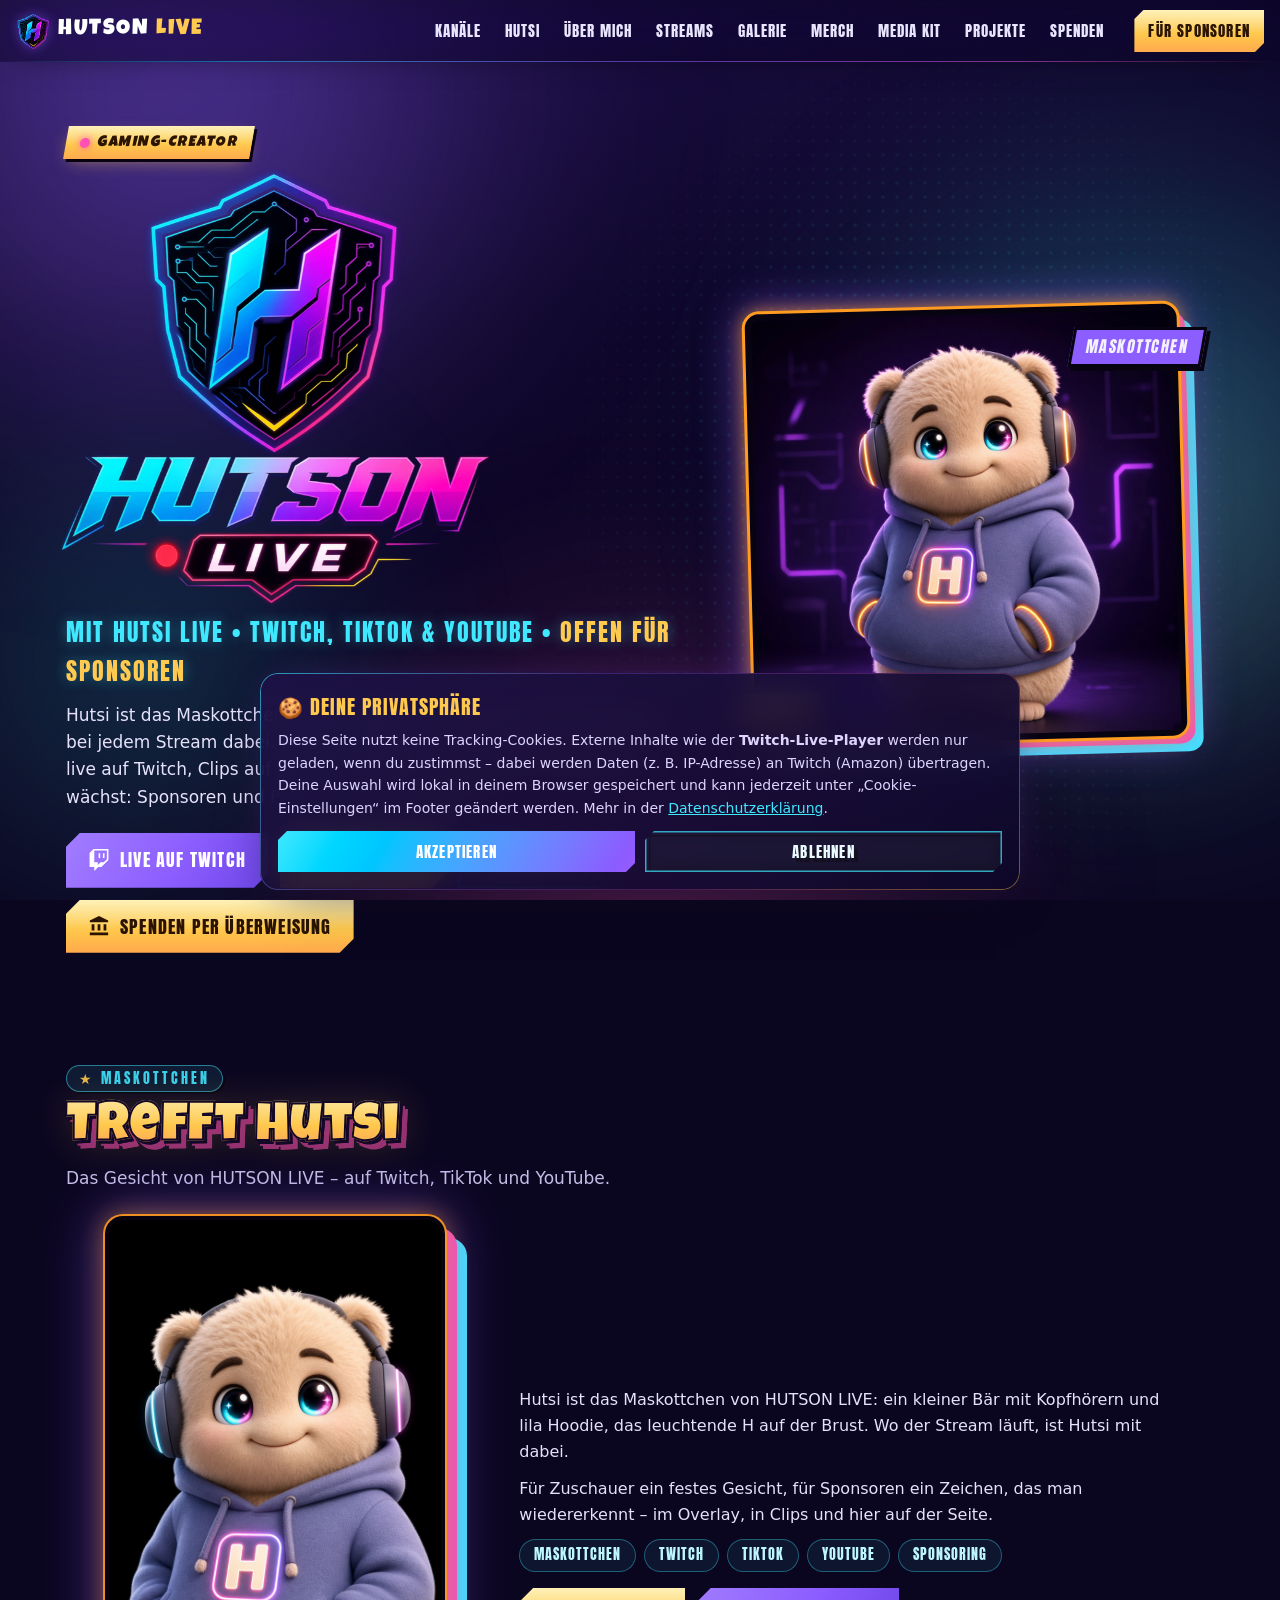
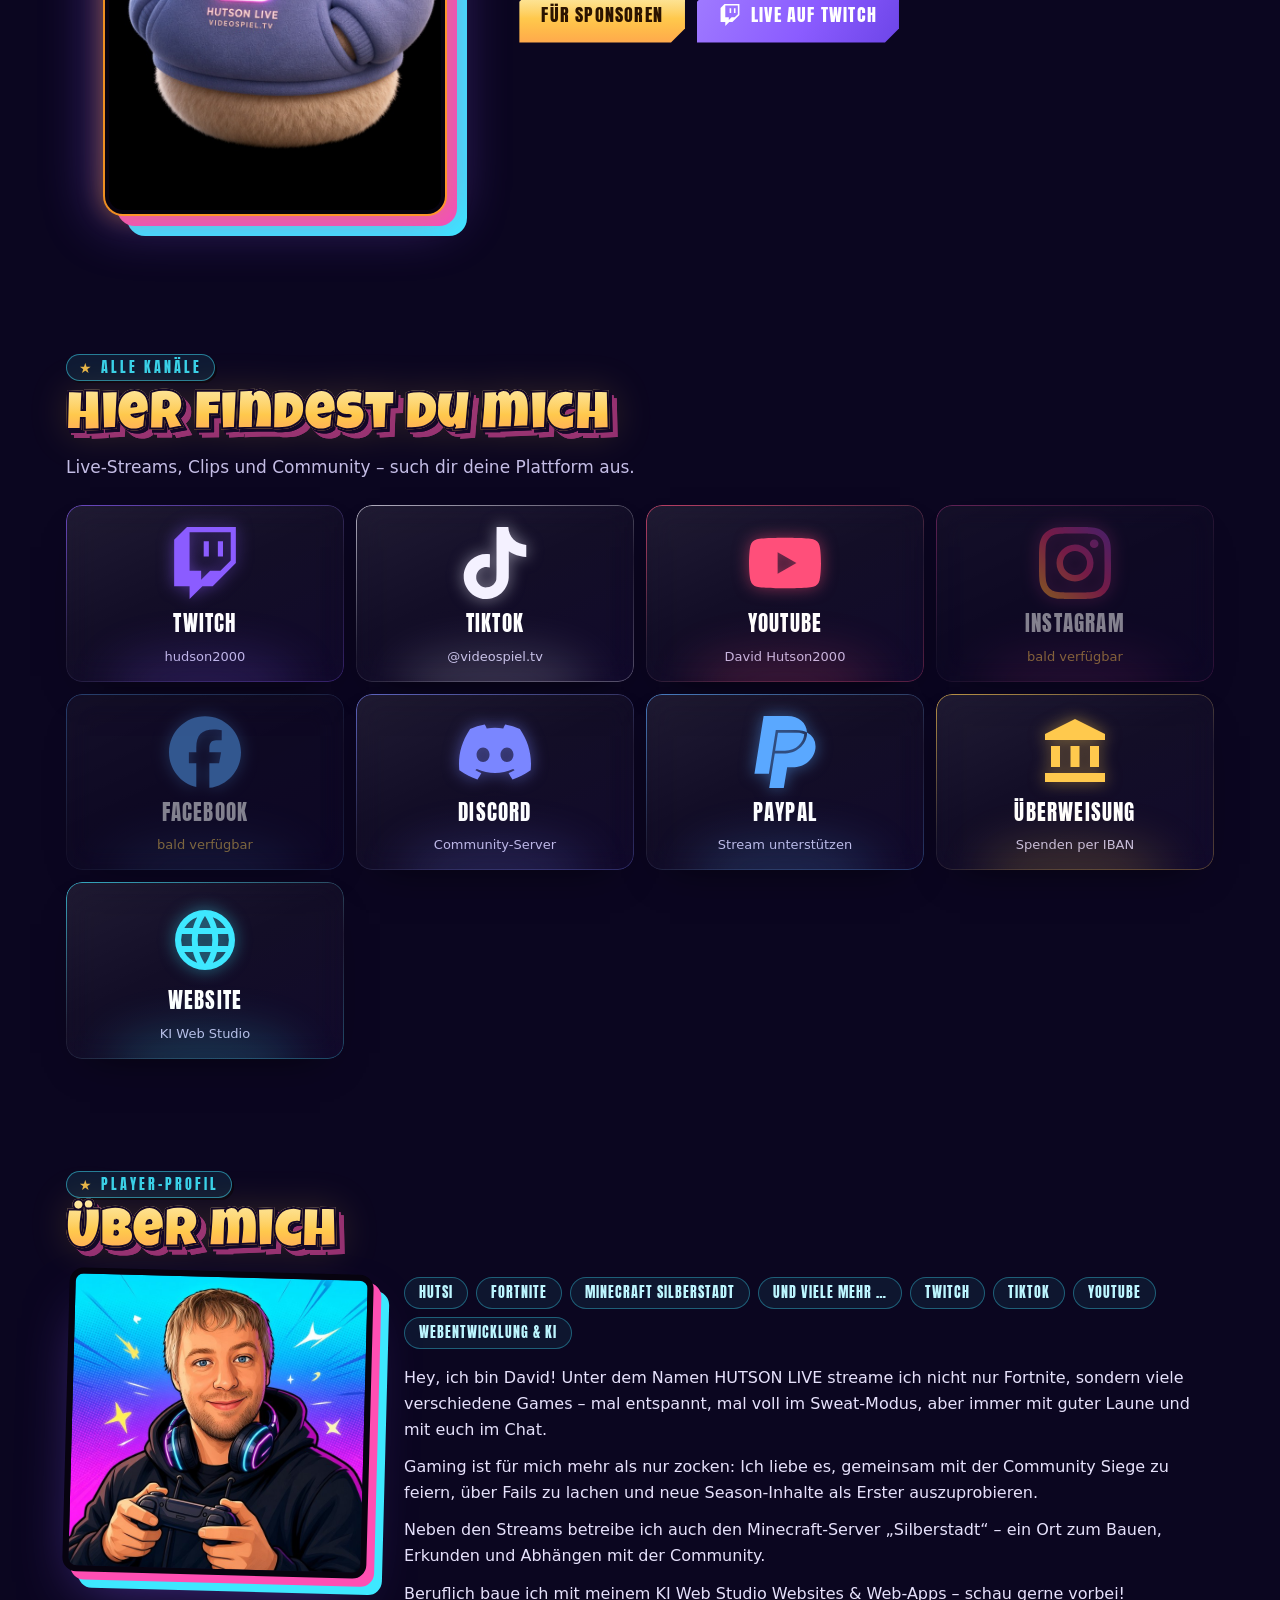
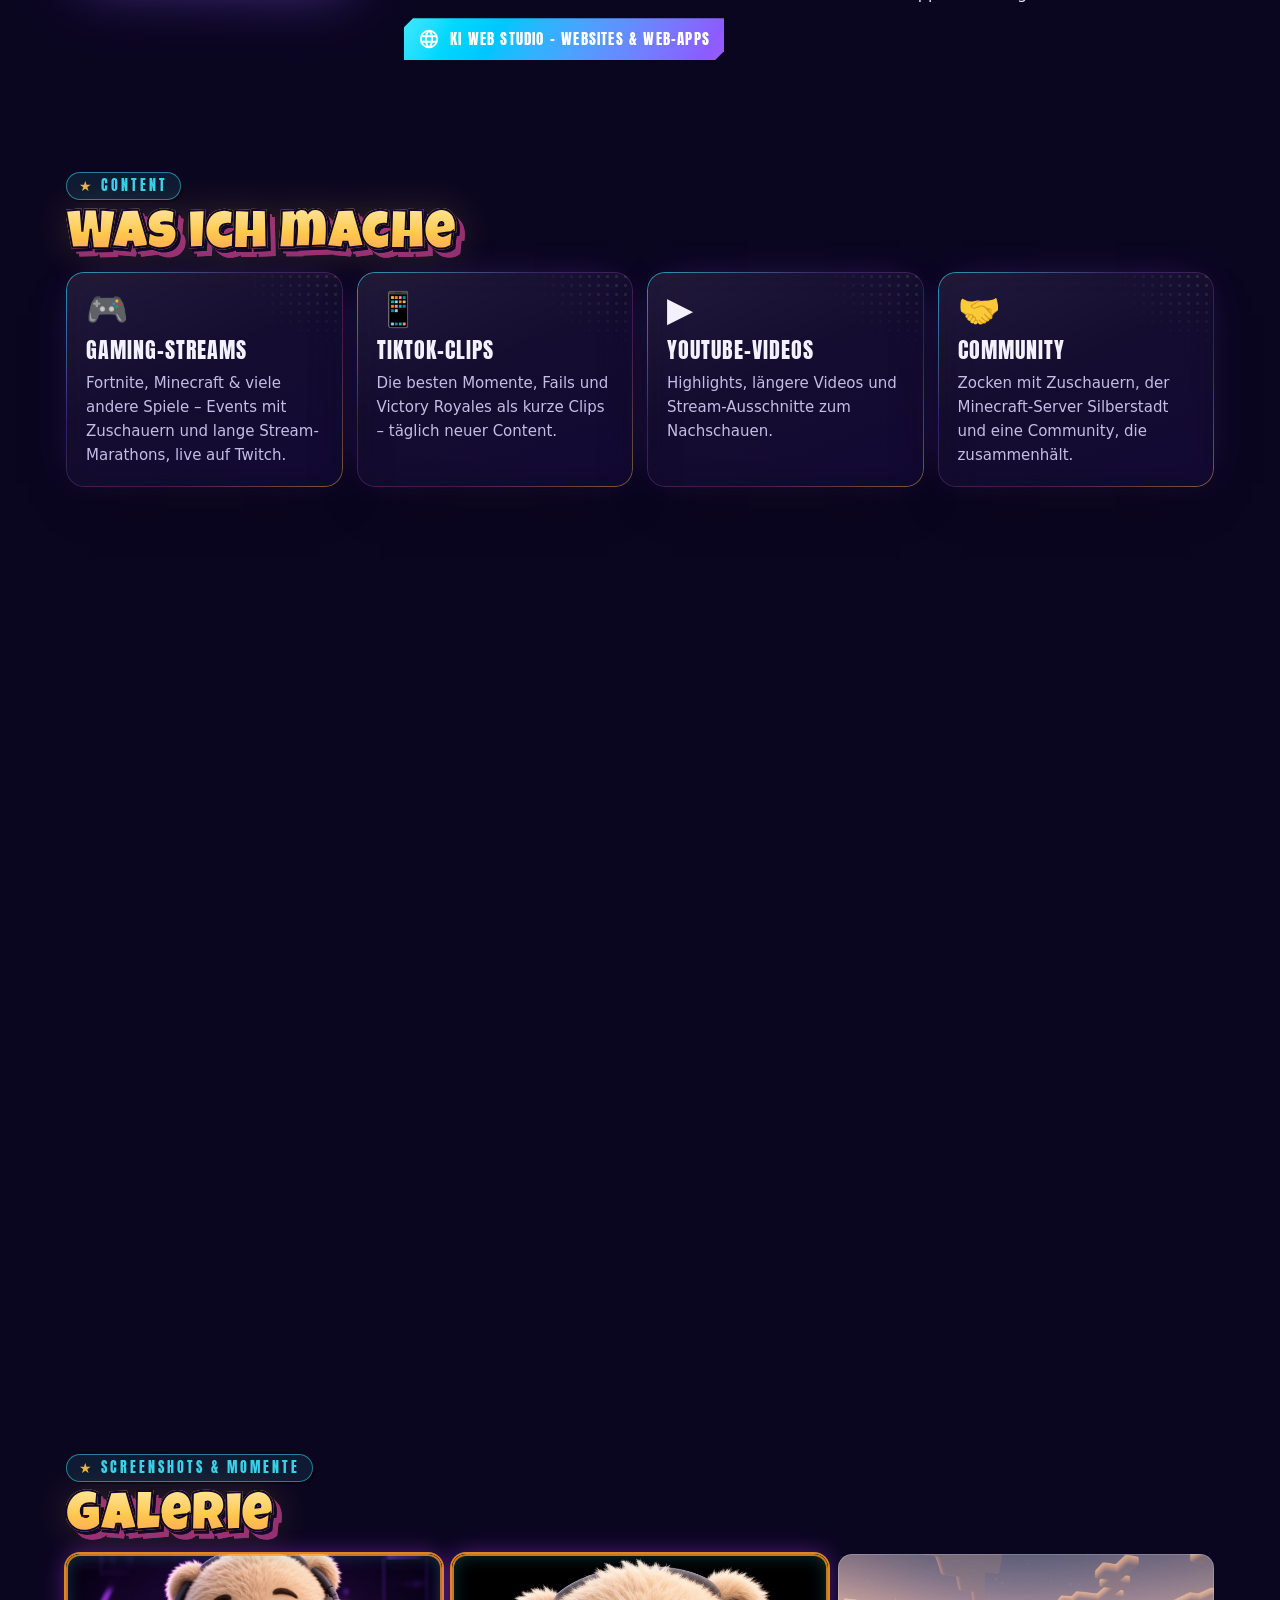
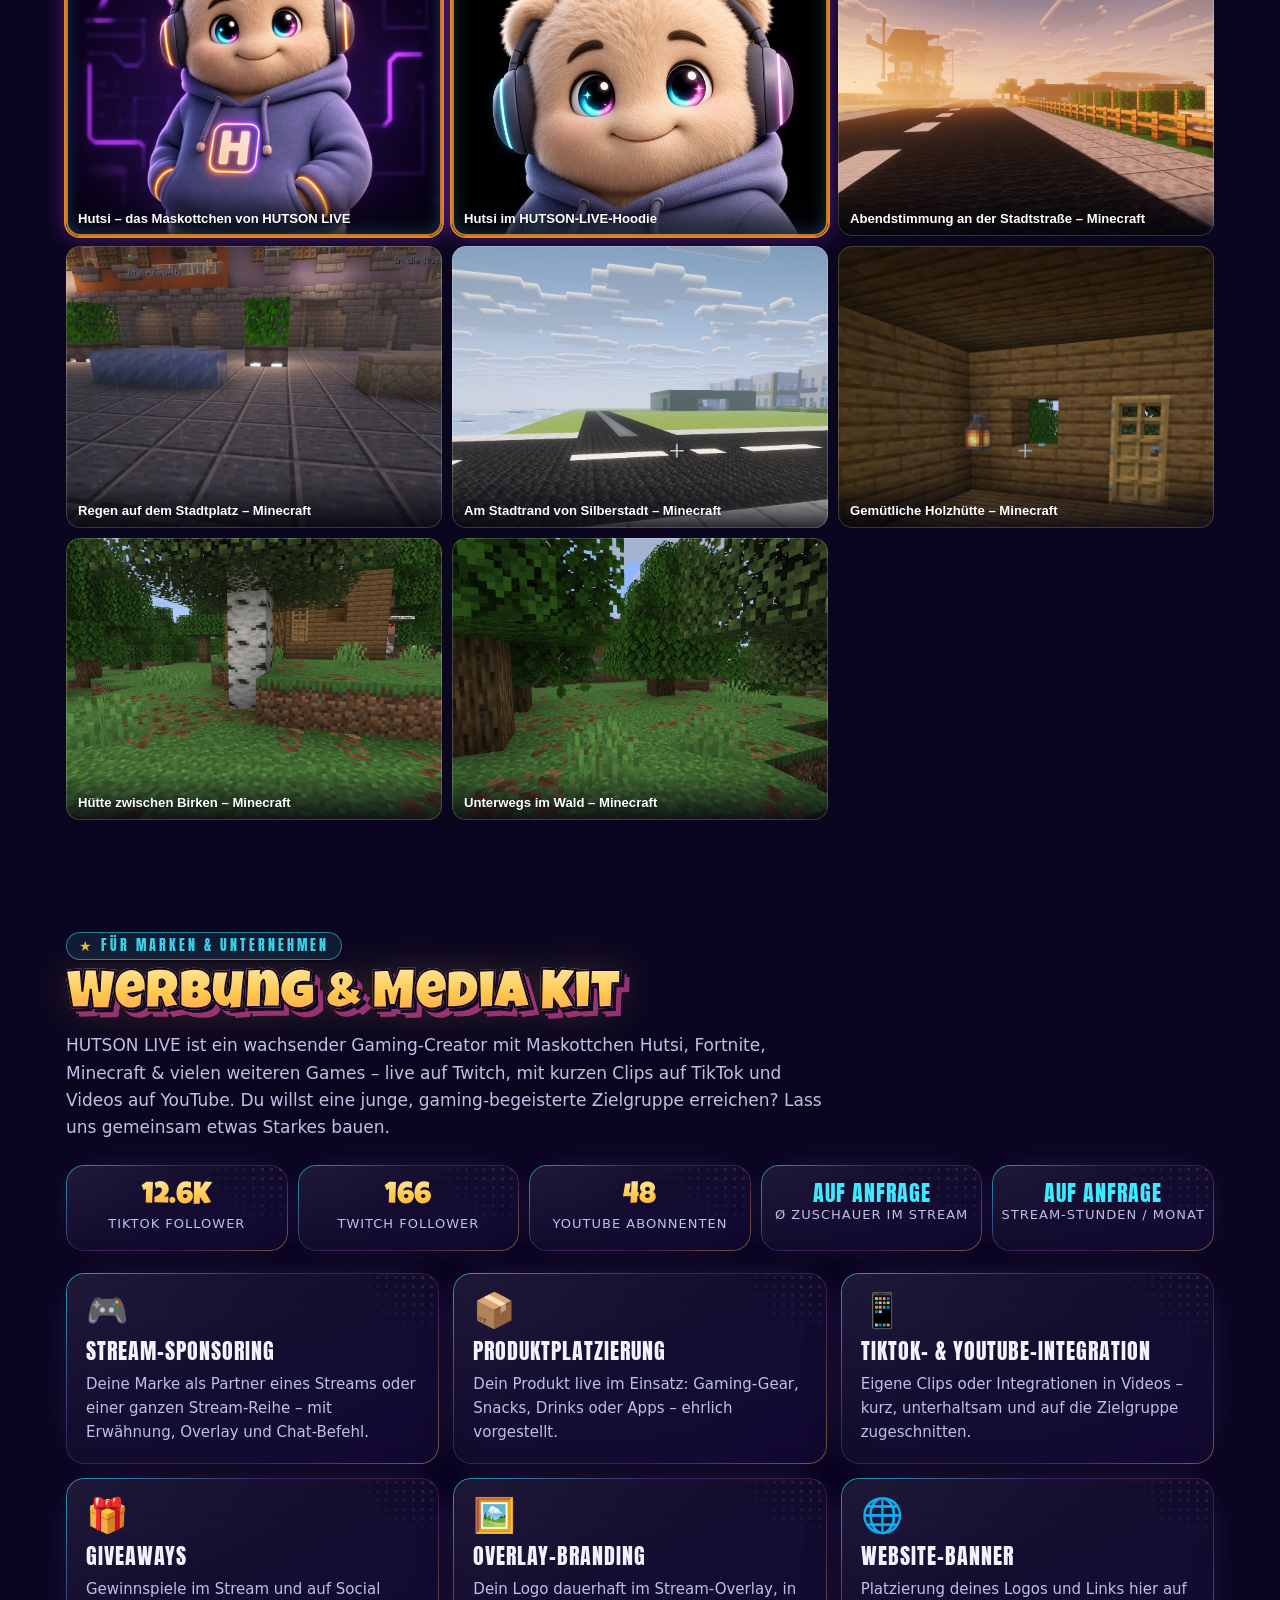
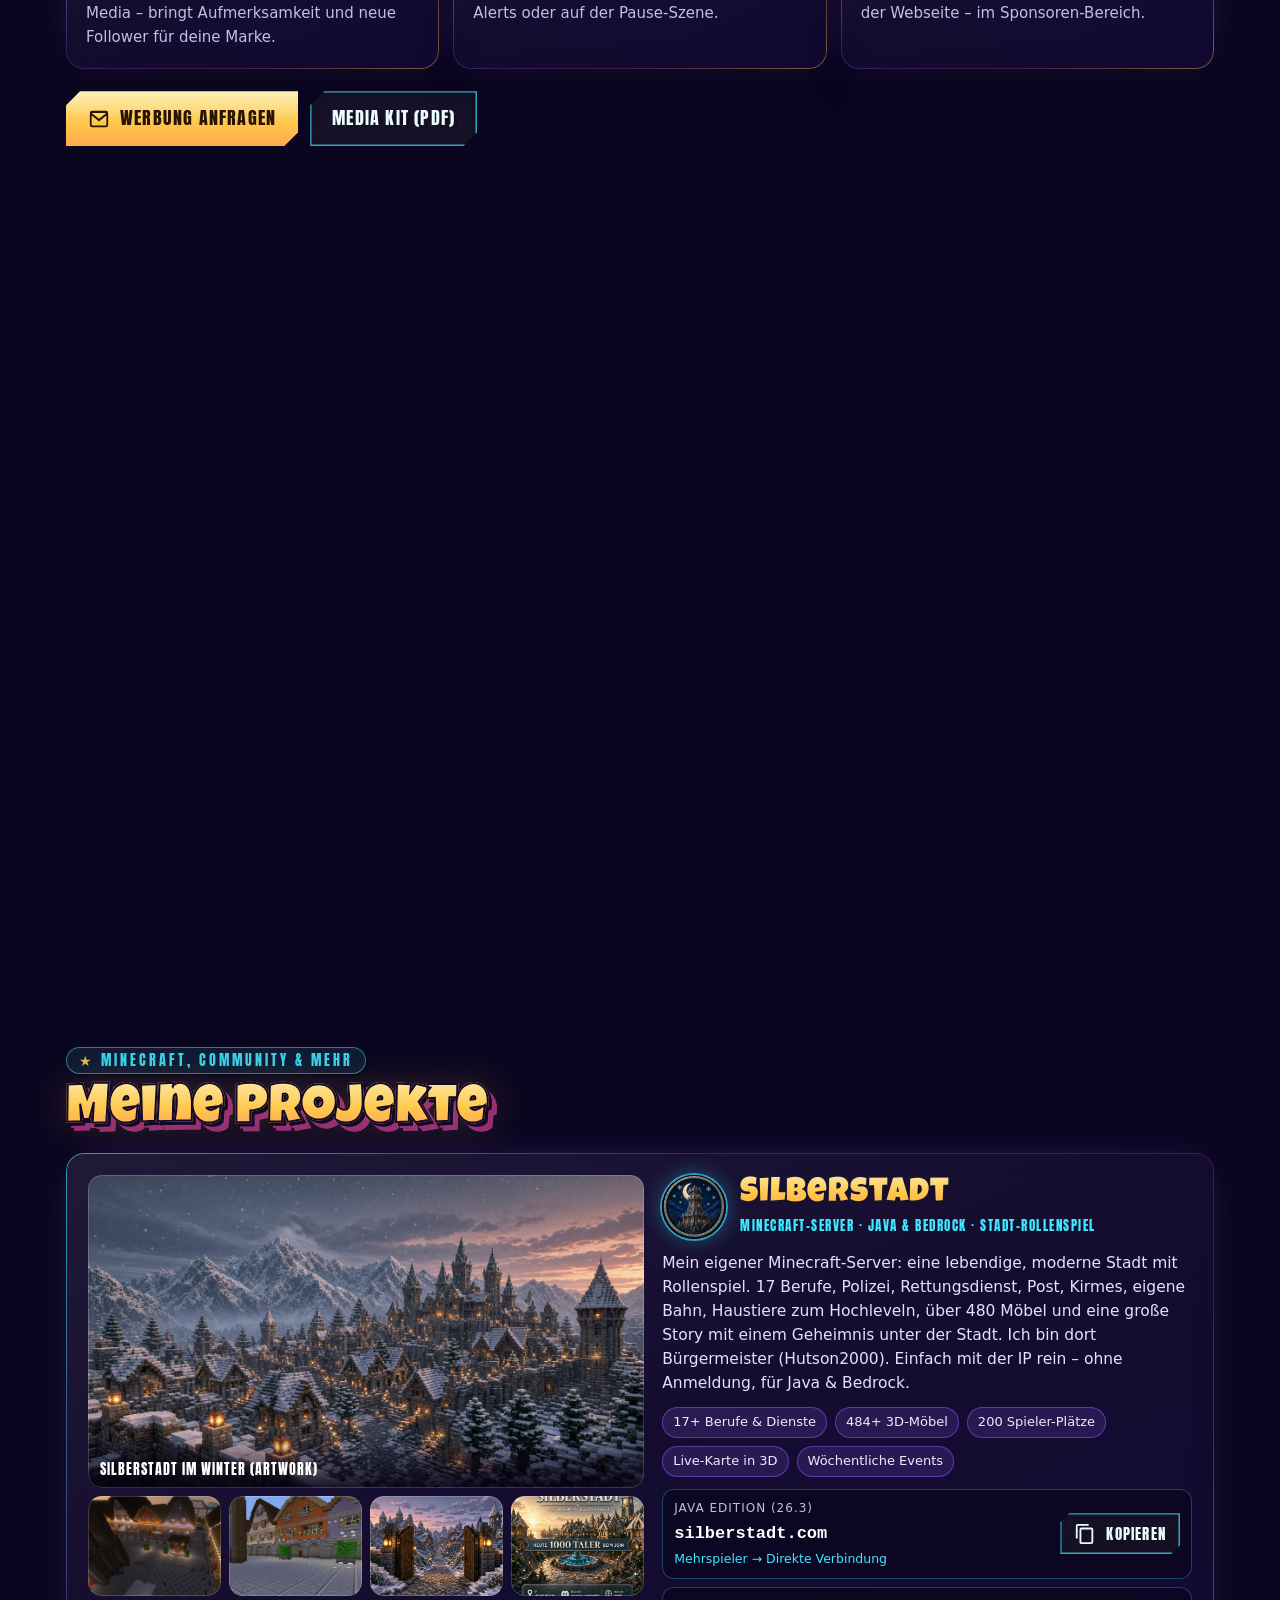
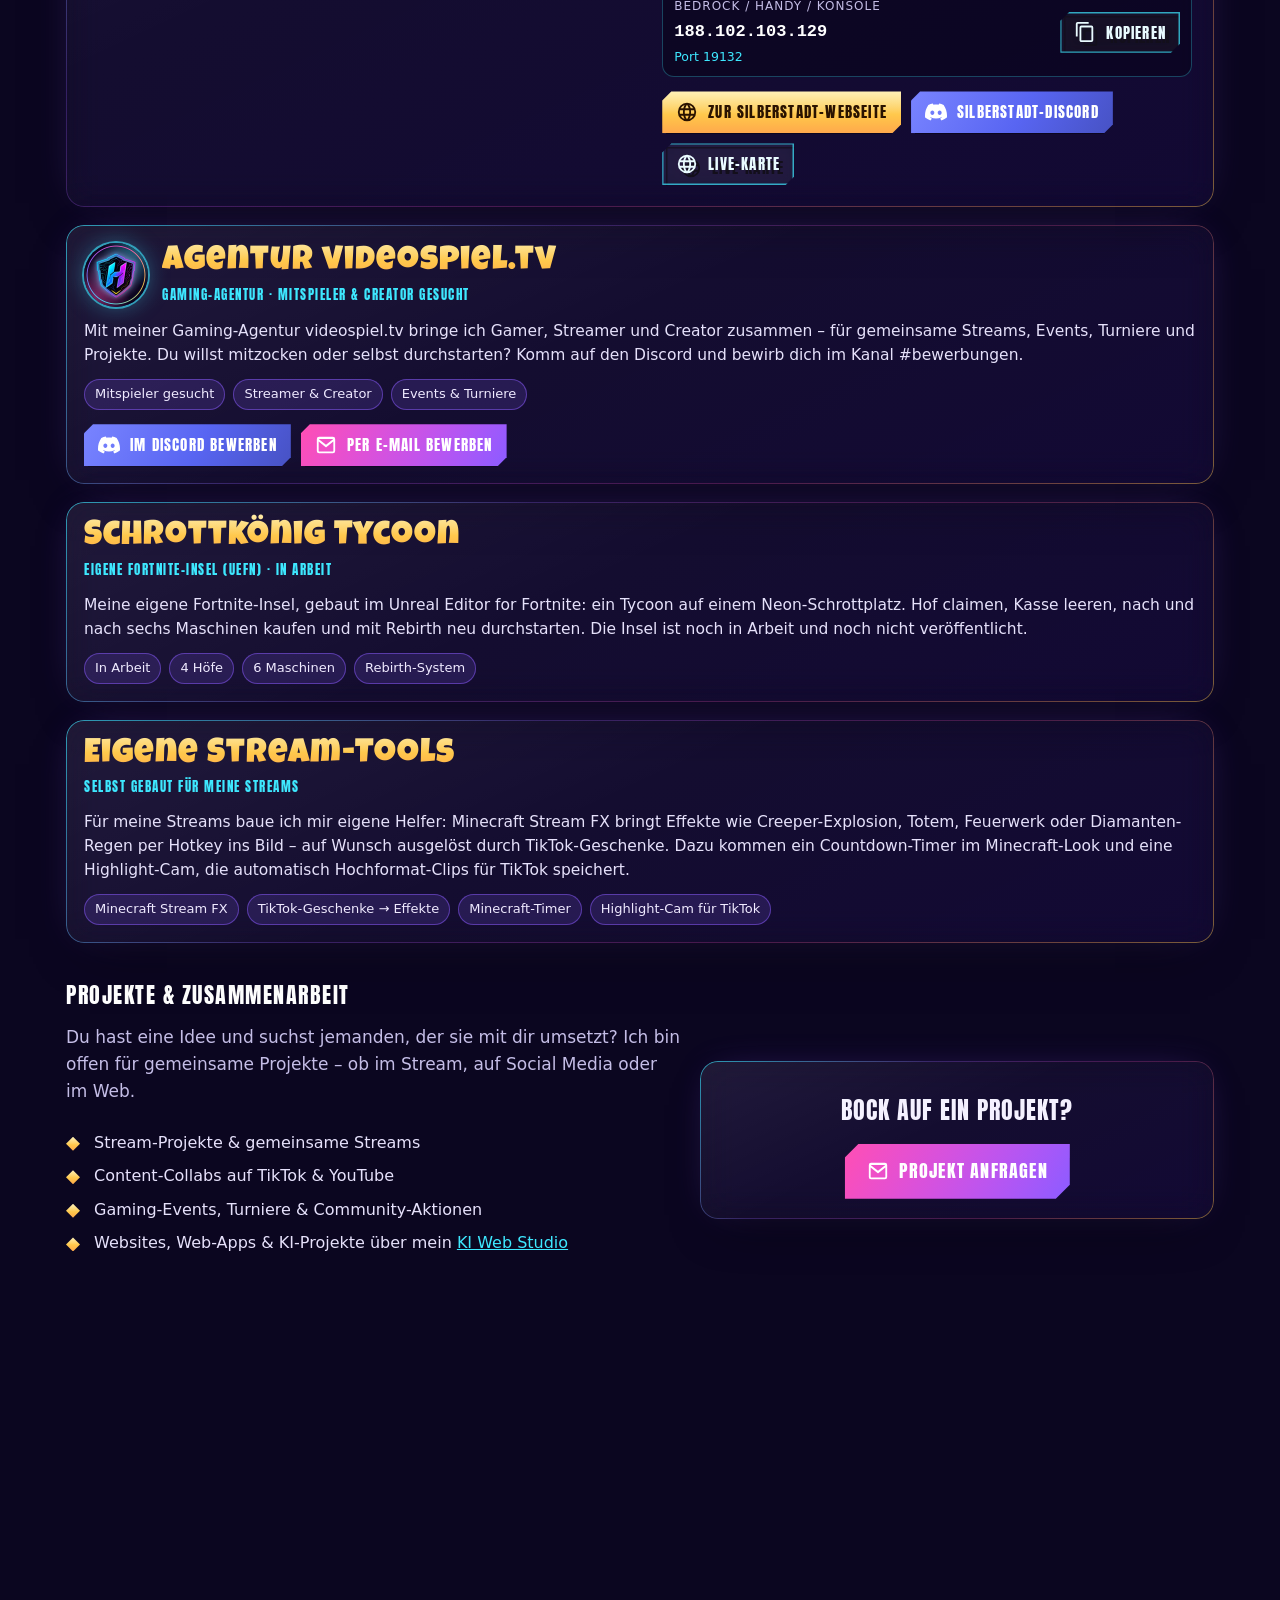
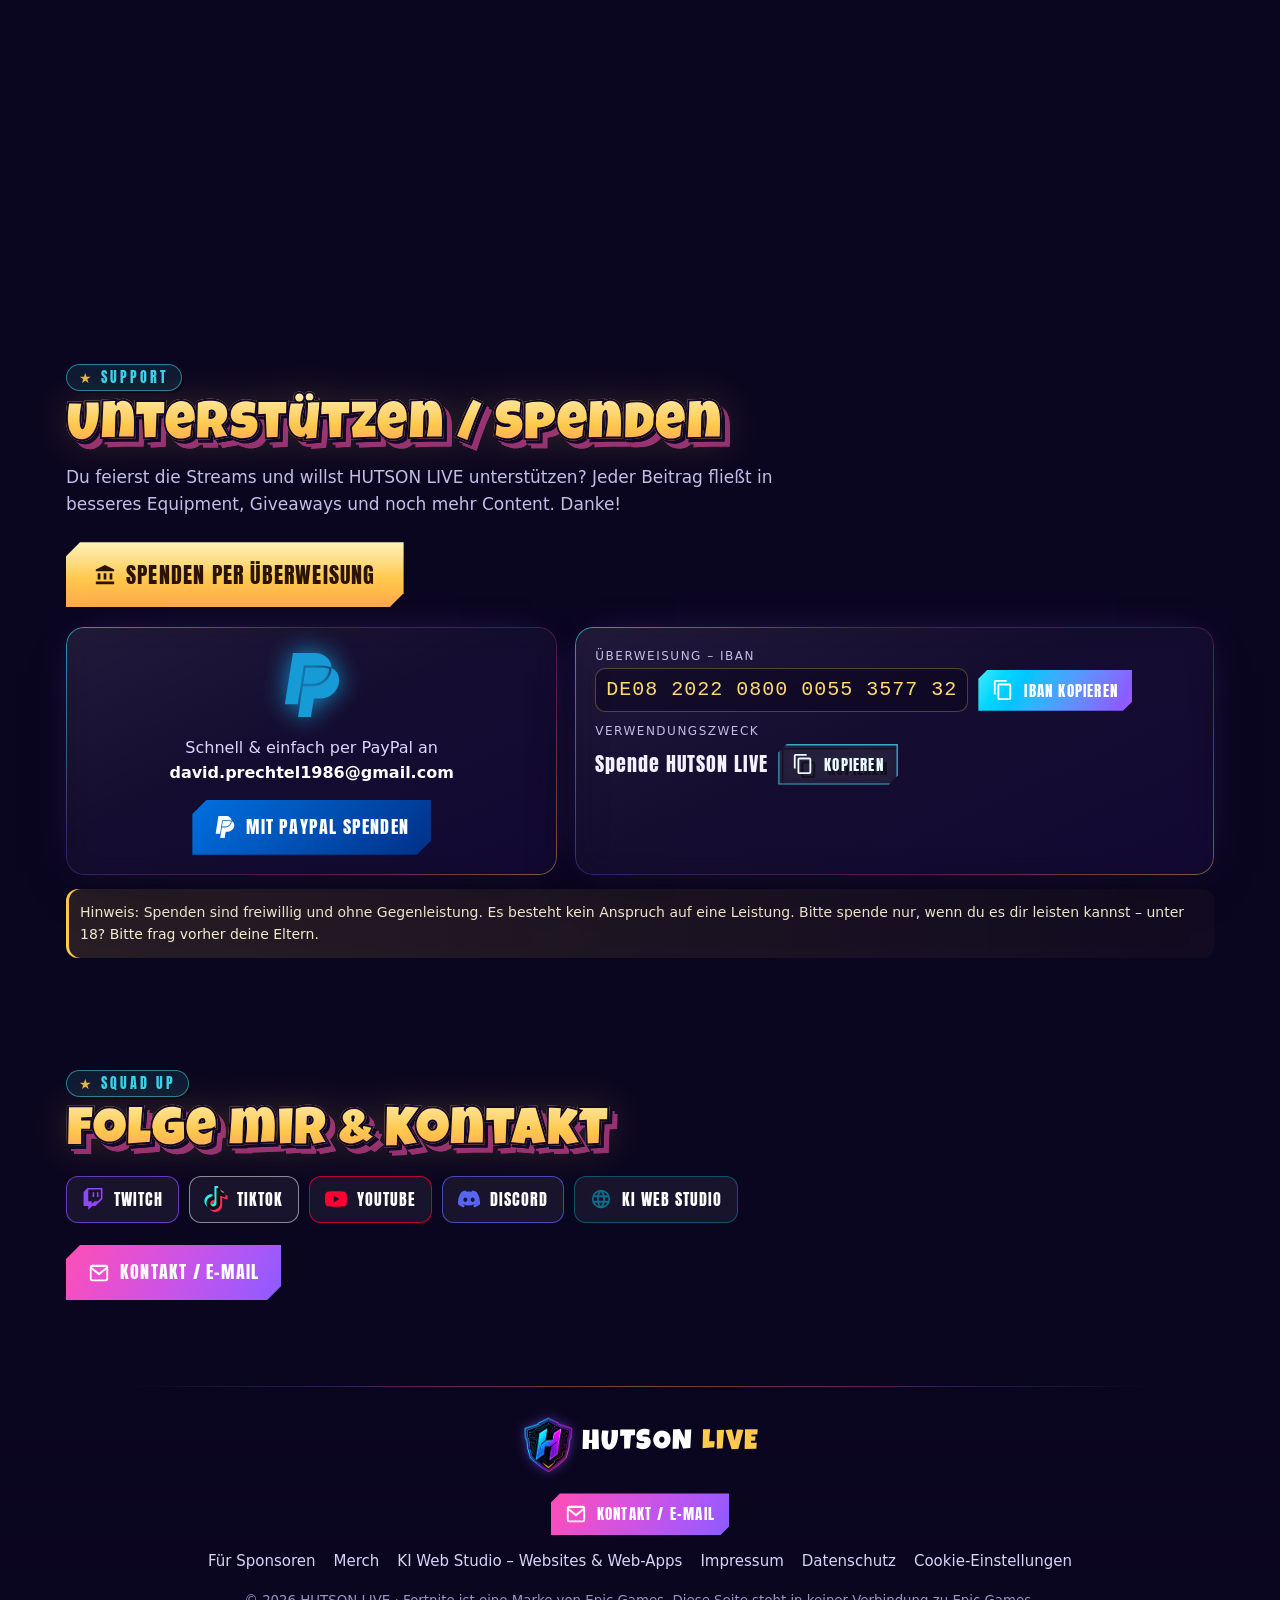
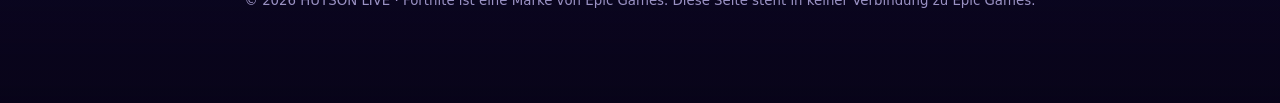
==== commit 7cf47f96: "HUTSON LIVE Merch-Seite mit Shop, Teaser und Navigation Co-authored-by: davidprechtel1986-wq <davidp" ====
--- a/index.html
+++ b/index.html
@@ -30,6 +30,7 @@
 <link rel="preload" href="hutsi-mascot.jpg" as="image">
 <link rel="preload" href="LuckiestGuy-Regular.ttf" as="font" type="font/ttf" crossorigin>
 <link rel="stylesheet" href="style.css">
+<link rel="stylesheet" href="merch.css">
 </head>
 <body>
 <!-- Icon-Sprite (Marken-Logos von Simple Icons, CC0) -->
@@ -54,7 +55,7 @@
   <a class="brand" href="#top" id="navBrand">HUTSON <span>LIVE</span></a>
   <nav class="links" aria-label="Hauptmenü">
     <a href="#plattformen">Kanäle</a><a href="#hutsi">Hutsi</a><a href="#ueber-mich">Über mich</a><a href="#stream">Streams</a>
-    <a href="#galerie">Galerie</a><a href="#media-kit">Media Kit</a><a href="#projekte">Projekte</a><a href="#spenden">Spenden</a>
+    <a href="#galerie">Galerie</a><a href="merch.html">Merch</a><a href="#media-kit">Media Kit</a><a href="#projekte">Projekte</a><a href="#spenden">Spenden</a>
   </nav>
   <a class="btn gold small spons" href="#media-kit">Für Sponsoren</a>
 </header>
@@ -203,6 +204,19 @@
   </div>
 </section>
 
+<!-- MERCH-TEASER -->
+<section id="merch" class="reveal">
+  <span class="kicker">Neu: Merch</span>
+  <h2 class="h2">Hutsi zum Mitnehmen</h2>
+  <div class="m-teaser hud"><span class="tick tl"></span><span class="tick br"></span>
+    <a class="m-teaser-img" href="merch.html"><img src="merch/merch-hero.jpg" alt="Hutsi mit HUTSON-LIVE-Merch" width="1400" height="788" loading="lazy"></a>
+    <div class="m-teaser-copy">
+      <p>Das erste Story-Heft „Hutsi &amp; Freunde“ erscheint zu Weihnachten 2026. Dazu gibt es Shirts, Hoodies, Tassen, Mousepads und vieles mehr mit Hutsi, auf Bestellung gedruckt und direkt zu dir geliefert.</p>
+      <div class="cta-row"><a class="btn gold" href="merch.html">Zum Merch-Shop</a></div>
+    </div>
+  </div>
+</section>
+
 <!-- SPENDEN -->
 <section id="spenden" class="reveal">
   <span class="kicker">Support</span>
--- a/merch.css
+++ b/merch.css
@@ -0,0 +1,78 @@
+/* HUTSON LIVE – Merch-Seite (ergänzt style.css) */
+.nav .links a.active{color:var(--yellow);background:rgba(255,201,77,.1)}
+
+/* Hero */
+.m-hero{position:relative;padding-top:28px}
+.m-hero-img{position:relative;border-radius:22px;overflow:hidden;box-shadow:0 30px 70px -30px rgba(0,0,0,.8),0 0 60px -24px rgba(139,92,255,.6)}
+.m-hero-img img{width:100%;aspect-ratio:16/9;object-fit:cover;object-position:70% 50%}
+.m-hero-img:after{content:"";position:absolute;inset:0;background:linear-gradient(90deg,rgba(7,2,26,.92) 0%,rgba(7,2,26,.55) 38%,rgba(7,2,26,0) 62%)}
+.m-hero-copy{position:relative;margin-top:-40px;padding:0 6px}
+.m-title{font-size:clamp(40px,9vw,84px);line-height:1;margin:14px 0 6px;letter-spacing:2px;filter:drop-shadow(0 4px 0 #2a0f55)}
+.m-hero .slogan{font-family:"AntonL",Impact,sans-serif;letter-spacing:1.5px;text-transform:uppercase;font-size:clamp(16px,2.6vw,22px)}
+.m-hero .txt{color:#e6e1fb;margin:12px 0 22px;max-width:560px;font-size:17px}
+.m-hero .btns{display:flex;flex-wrap:wrap;gap:12px}
+@media(min-width:900px){
+  .m-hero-copy{position:absolute;left:56px;top:50%;transform:translateY(-50%);margin:0;max-width:520px;padding:0}
+  .m-hero{padding-top:36px}
+}
+@media(max-width:899px){.m-hero-img:after{background:linear-gradient(180deg,rgba(7,2,26,0) 50%,rgba(7,2,26,.85) 100%)}}
+
+/* Story */
+.m-story{display:grid;gap:24px;align-items:center}
+@media(min-width:860px){.m-story{grid-template-columns:420px 1fr}}
+.m-story-img{padding:10px}
+.m-story-img img{border-radius:12px;width:100%}
+.m-story .ul{list-style:none;display:grid;gap:8px;margin:6px 0 0}
+
+/* Tabs */
+.m-tabs{display:flex;flex-wrap:wrap;gap:8px;margin:0 0 20px}
+.m-tab{font-family:"AntonL",Impact,sans-serif;letter-spacing:1px;text-transform:uppercase;font-size:15px;padding:7px 16px;border-radius:999px;cursor:pointer;
+  background:rgba(62,232,255,.06);border:1px solid rgba(62,232,255,.35);color:#bdf6ff;transition:background .2s,color .2s}
+.m-tab:hover{background:rgba(62,232,255,.14)}
+.m-tab.on{background:var(--hot);border-color:transparent;color:#2a1300}
+
+/* Produkt-Grid */
+.m-grid{display:grid;gap:16px;grid-template-columns:repeat(2,minmax(0,1fr))}
+@media(min-width:760px){.m-grid{grid-template-columns:repeat(3,minmax(0,1fr))}}
+@media(min-width:1080px){.m-grid{grid-template-columns:repeat(4,minmax(0,1fr))}}
+.m-card{padding:0;display:flex;flex-direction:column;overflow:hidden;transition:transform .25s,box-shadow .25s}
+.m-card:hover{transform:translateY(-4px);box-shadow:0 24px 50px -24px rgba(0,0,0,.75),0 0 46px -14px rgba(62,232,255,.45)}
+.m-img{position:relative;aspect-ratio:1;overflow:hidden;border-radius:18px 18px 0 0;background:#120530}
+.m-img img{width:100%;height:100%;object-fit:cover;transition:transform .5s}
+.m-card:hover .m-img img{transform:scale(1.05)}
+.m-badge{position:absolute;left:10px;top:10px;padding:3px 10px;border-radius:999px;font-family:"Lucky",Impact,sans-serif;letter-spacing:1px;font-size:13px;
+  background:var(--hot);color:#2a1300;box-shadow:0 4px 12px -4px rgba(0,0,0,.6)}
+.m-badge.soon{left:auto;right:10px;background:rgba(11,6,32,.8);color:var(--cyan);border:1px solid rgba(62,232,255,.5)}
+.m-body{padding:12px 14px 14px;display:flex;flex-direction:column;flex:1}
+.m-body h3{font-family:"AntonL",Impact,sans-serif;font-weight:400;letter-spacing:.8px;font-size:clamp(16px,2.2vw,19px);line-height:1.2;text-transform:uppercase}
+.m-body p{color:var(--muted);font-size:13.5px;line-height:1.35;margin:4px 0 10px}
+.m-foot{margin-top:auto;display:flex;align-items:center;justify-content:space-between;gap:8px;flex-wrap:wrap}
+.m-price{font-family:"Lucky",Impact,sans-serif;font-size:clamp(19px,2.6vw,23px);letter-spacing:1px;color:var(--yellow);white-space:nowrap}
+.m-price.soon{color:var(--muted);font-size:16px}
+.m-foot .btn.small{padding:8px 12px;font-size:14px}
+.m-foot .btn svg{width:18px;height:18px}
+.m-via{display:block;margin-top:8px;color:#8f86b8;font-size:12px}
+.m-soon{opacity:.8;cursor:default;pointer-events:none}
+.m-card.is-soon .m-img img{filter:saturate(.75) brightness(.85)}
+@media(max-width:520px){
+  .m-grid{gap:10px}
+  .m-body{padding:10px}
+  .m-foot{flex-direction:column;align-items:stretch}
+  .m-foot .btn.small{width:100%}
+}
+
+/* Charity-Teaser */
+.m-charity{display:flex;gap:18px;align-items:center;padding:24px}
+.m-charity .em{font-size:52px;line-height:1}
+.m-charity h3{font-size:clamp(24px,4vw,34px);margin:2px 0 6px}
+.m-charity p{color:#e6e1fb;max-width:720px}
+@media(max-width:560px){.m-charity{flex-direction:column;text-align:center}}
+
+/* Teaser auf der Startseite */
+.m-teaser{display:grid;gap:18px;align-items:center;padding:14px}
+@media(min-width:860px){.m-teaser{grid-template-columns:1.3fr 1fr;padding:18px}}
+.m-teaser-img{display:block;border-radius:14px;overflow:hidden}
+.m-teaser-img img{width:100%;aspect-ratio:16/9;object-fit:cover;object-position:70% 50%;transition:transform .5s}
+.m-teaser-img:hover img{transform:scale(1.04)}
+.m-teaser-copy p{color:#e6e1fb;font-size:17px}
+.m-teaser-copy .cta-row{margin-top:16px}
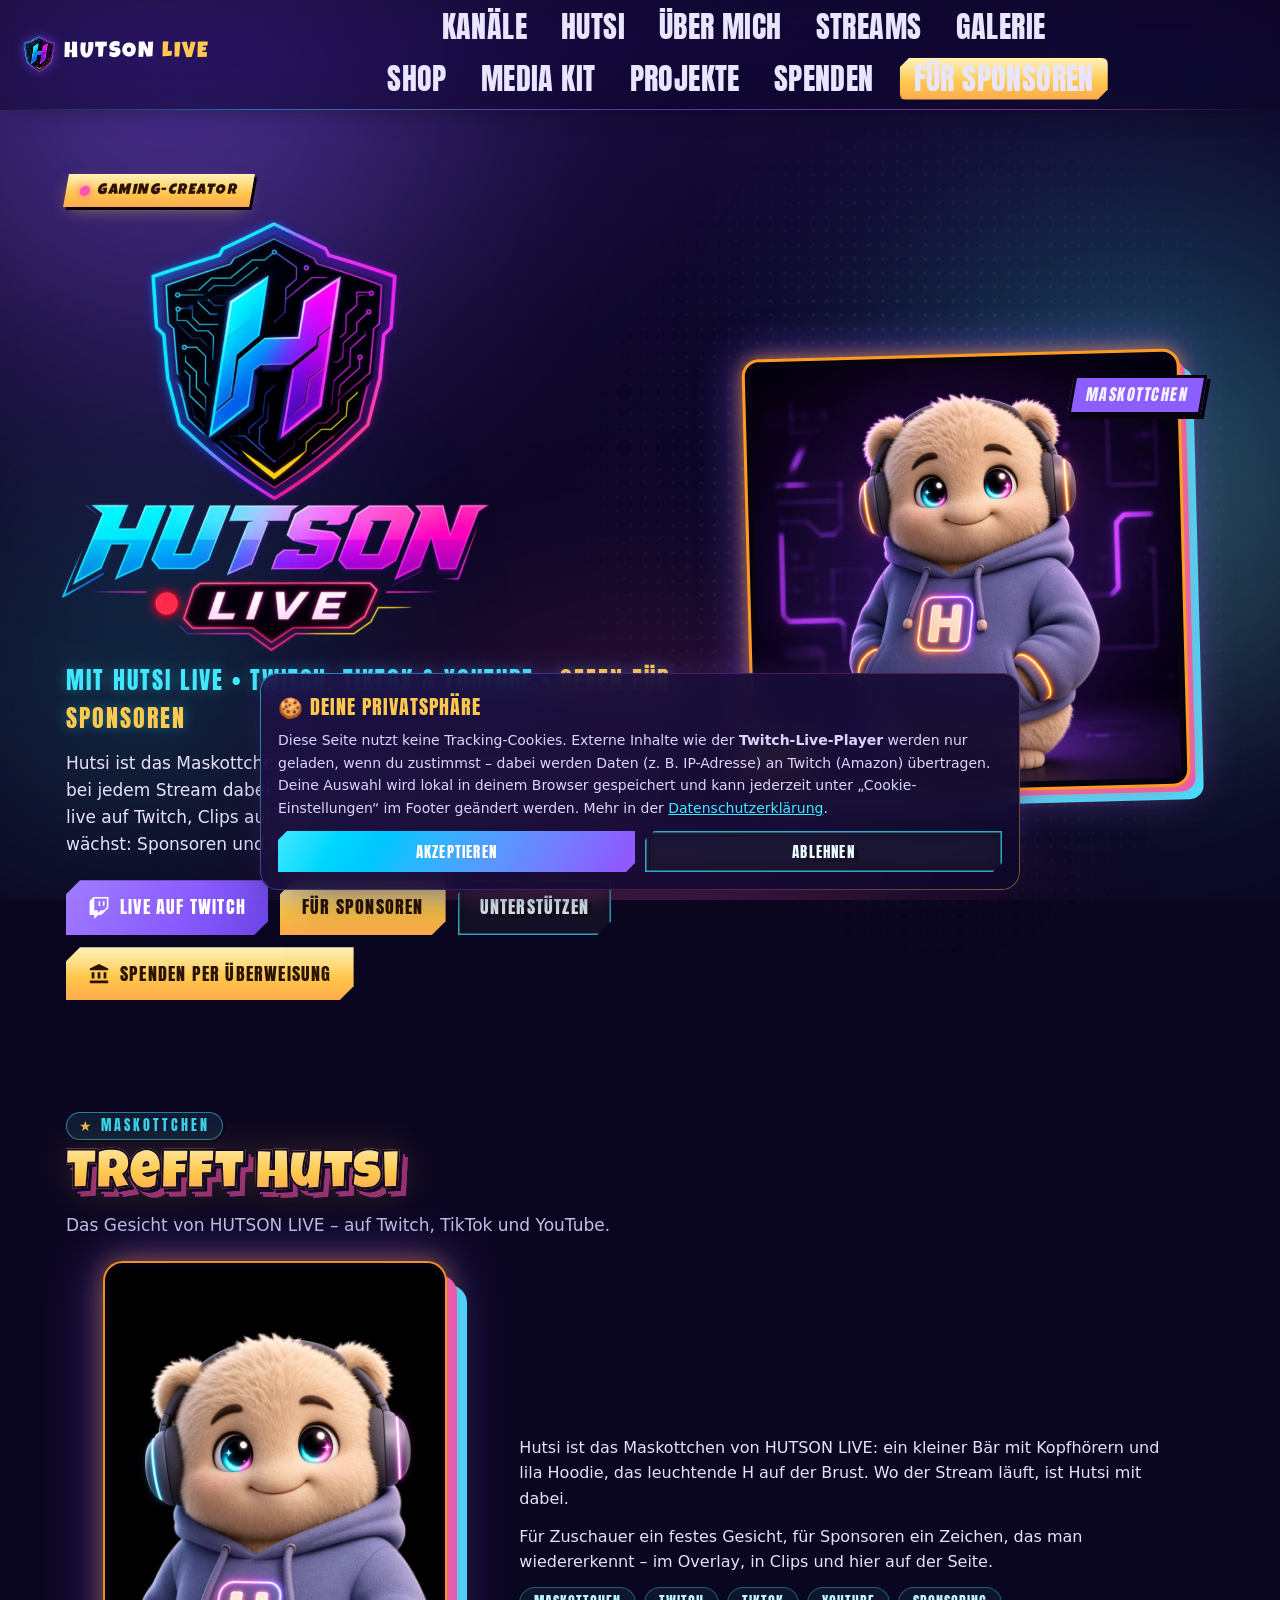
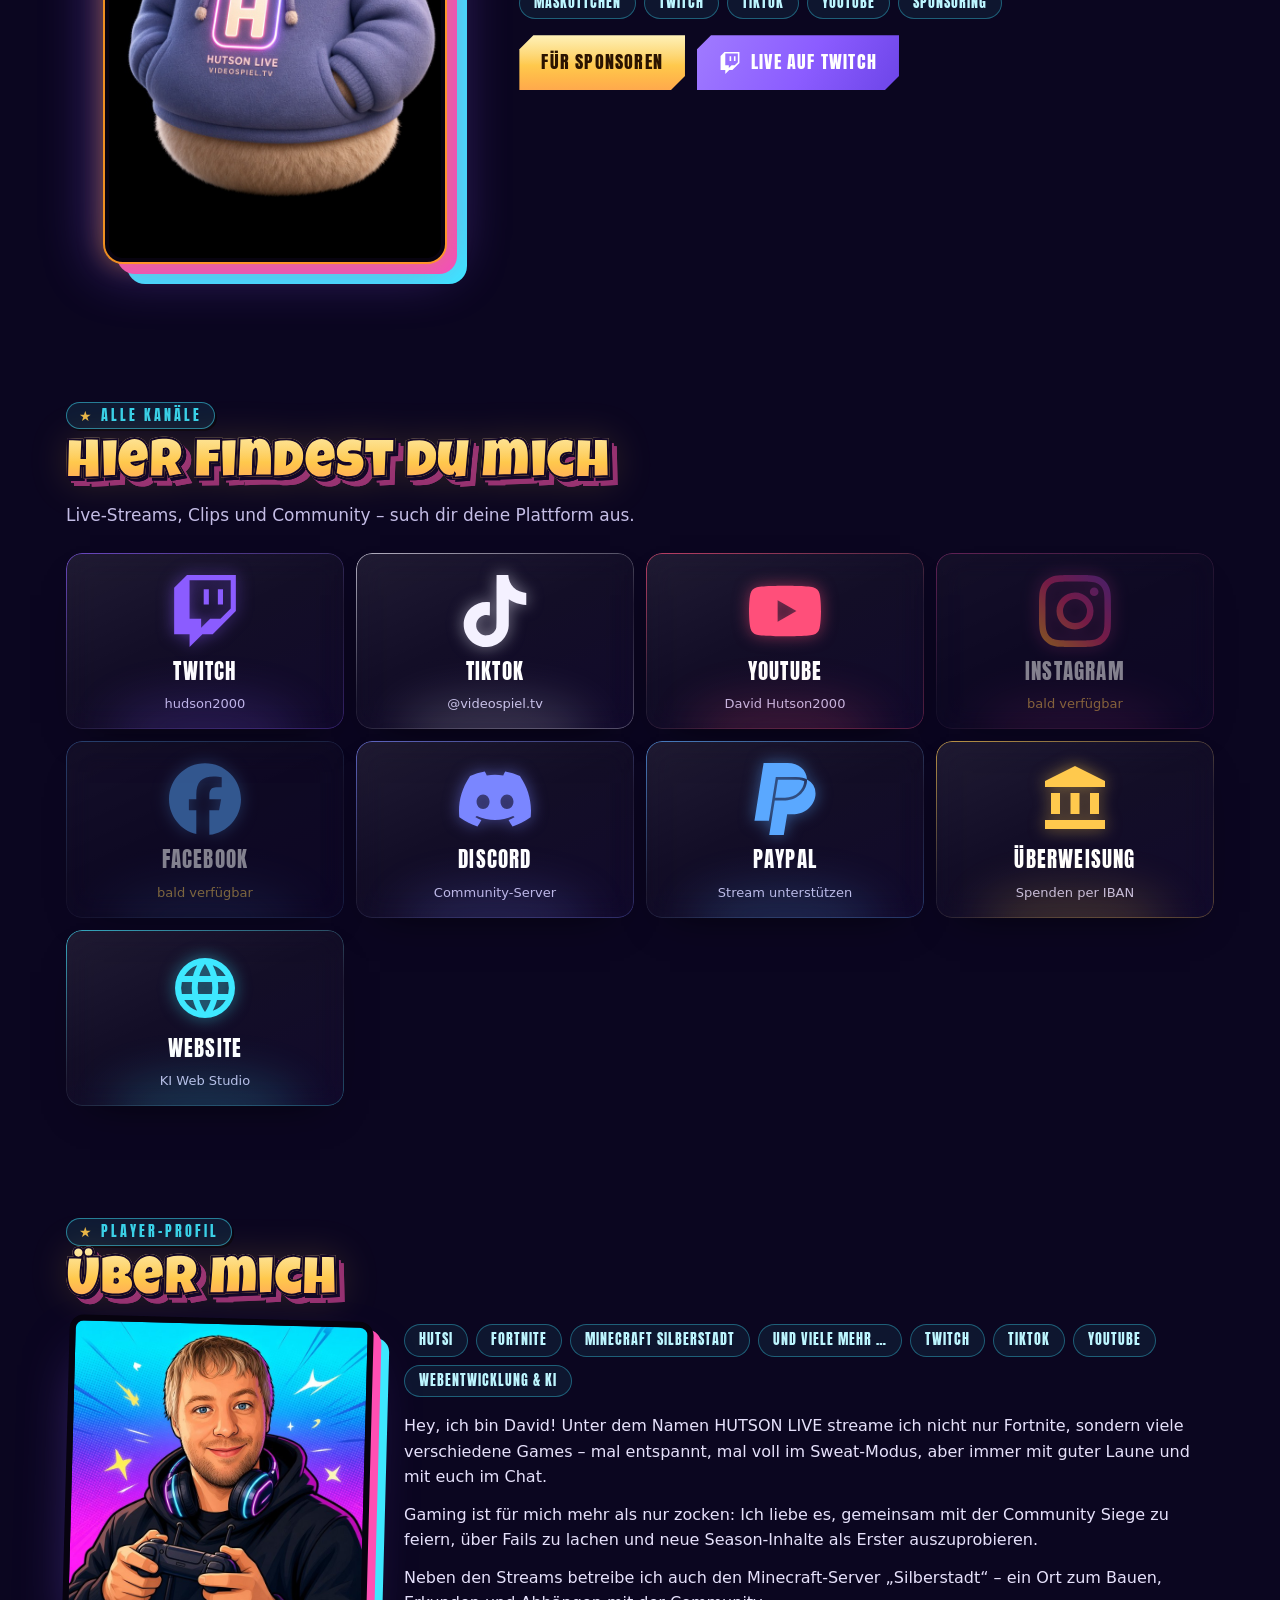
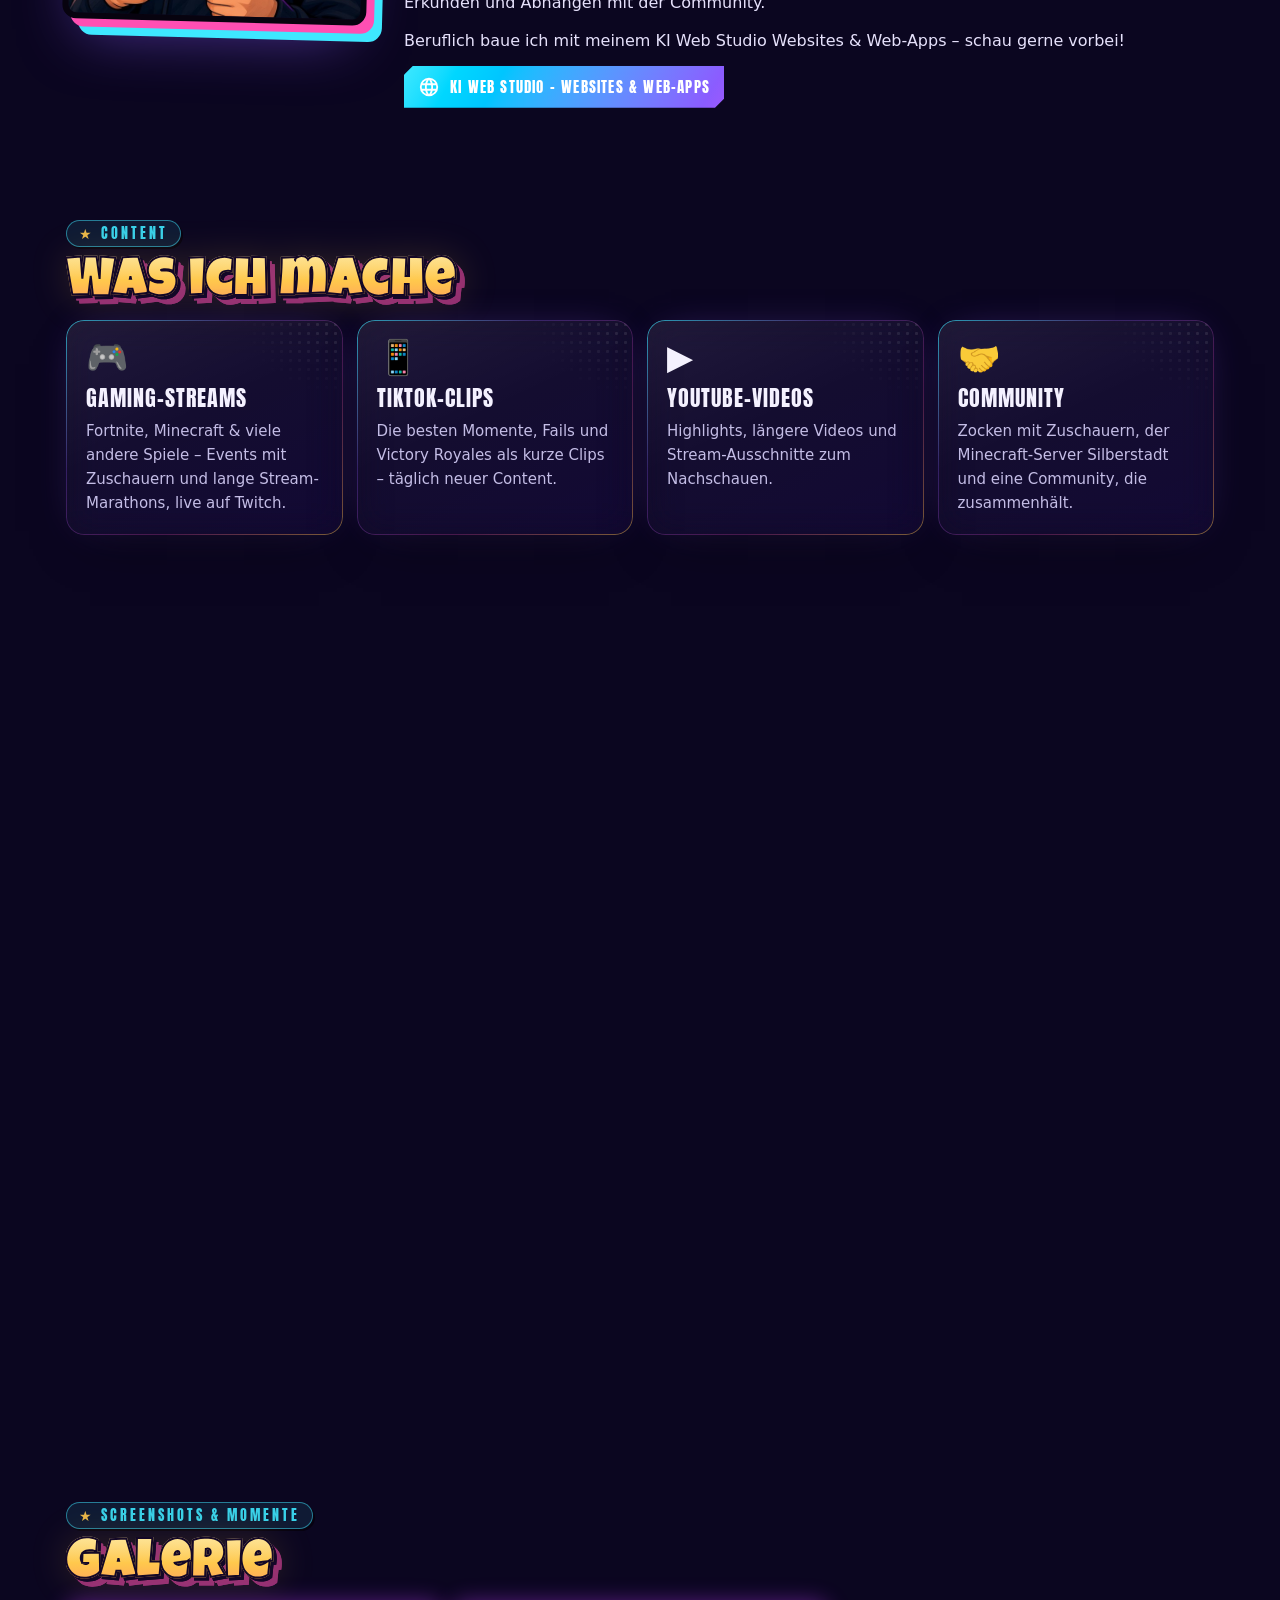
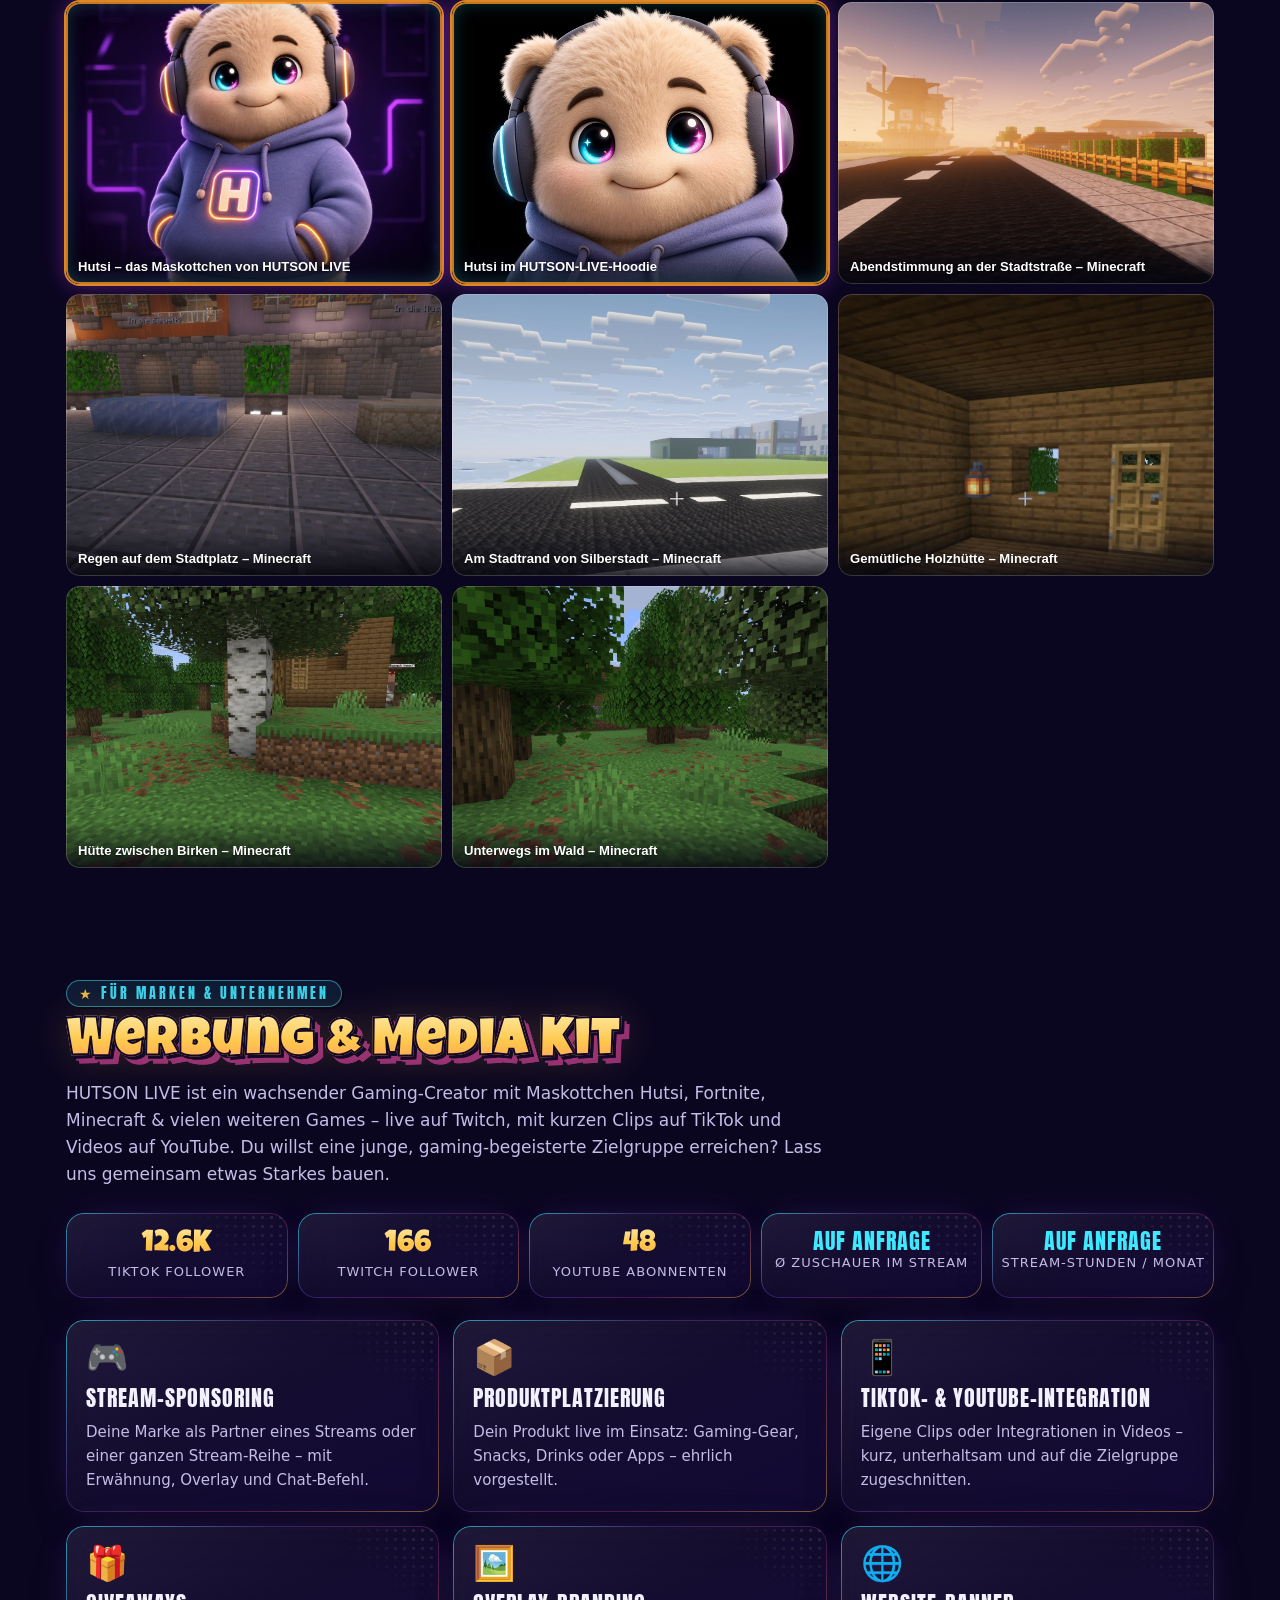
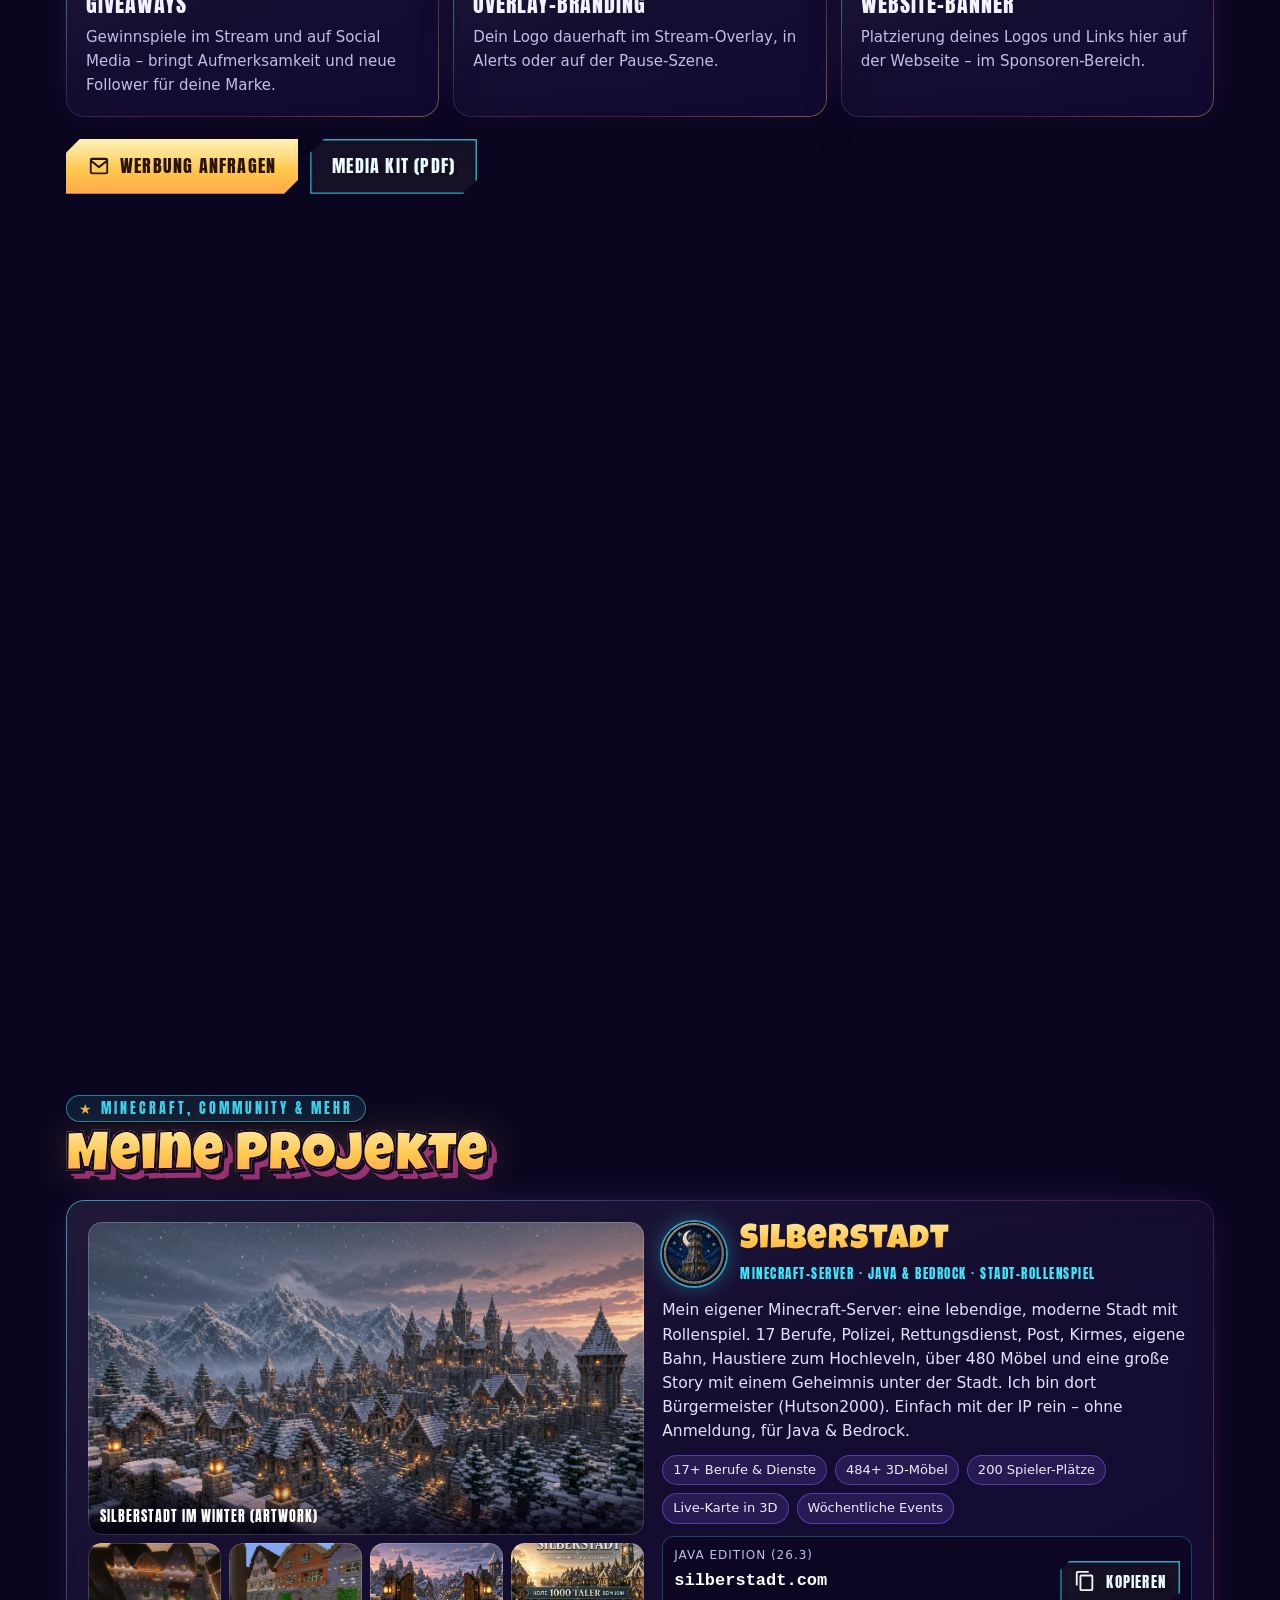
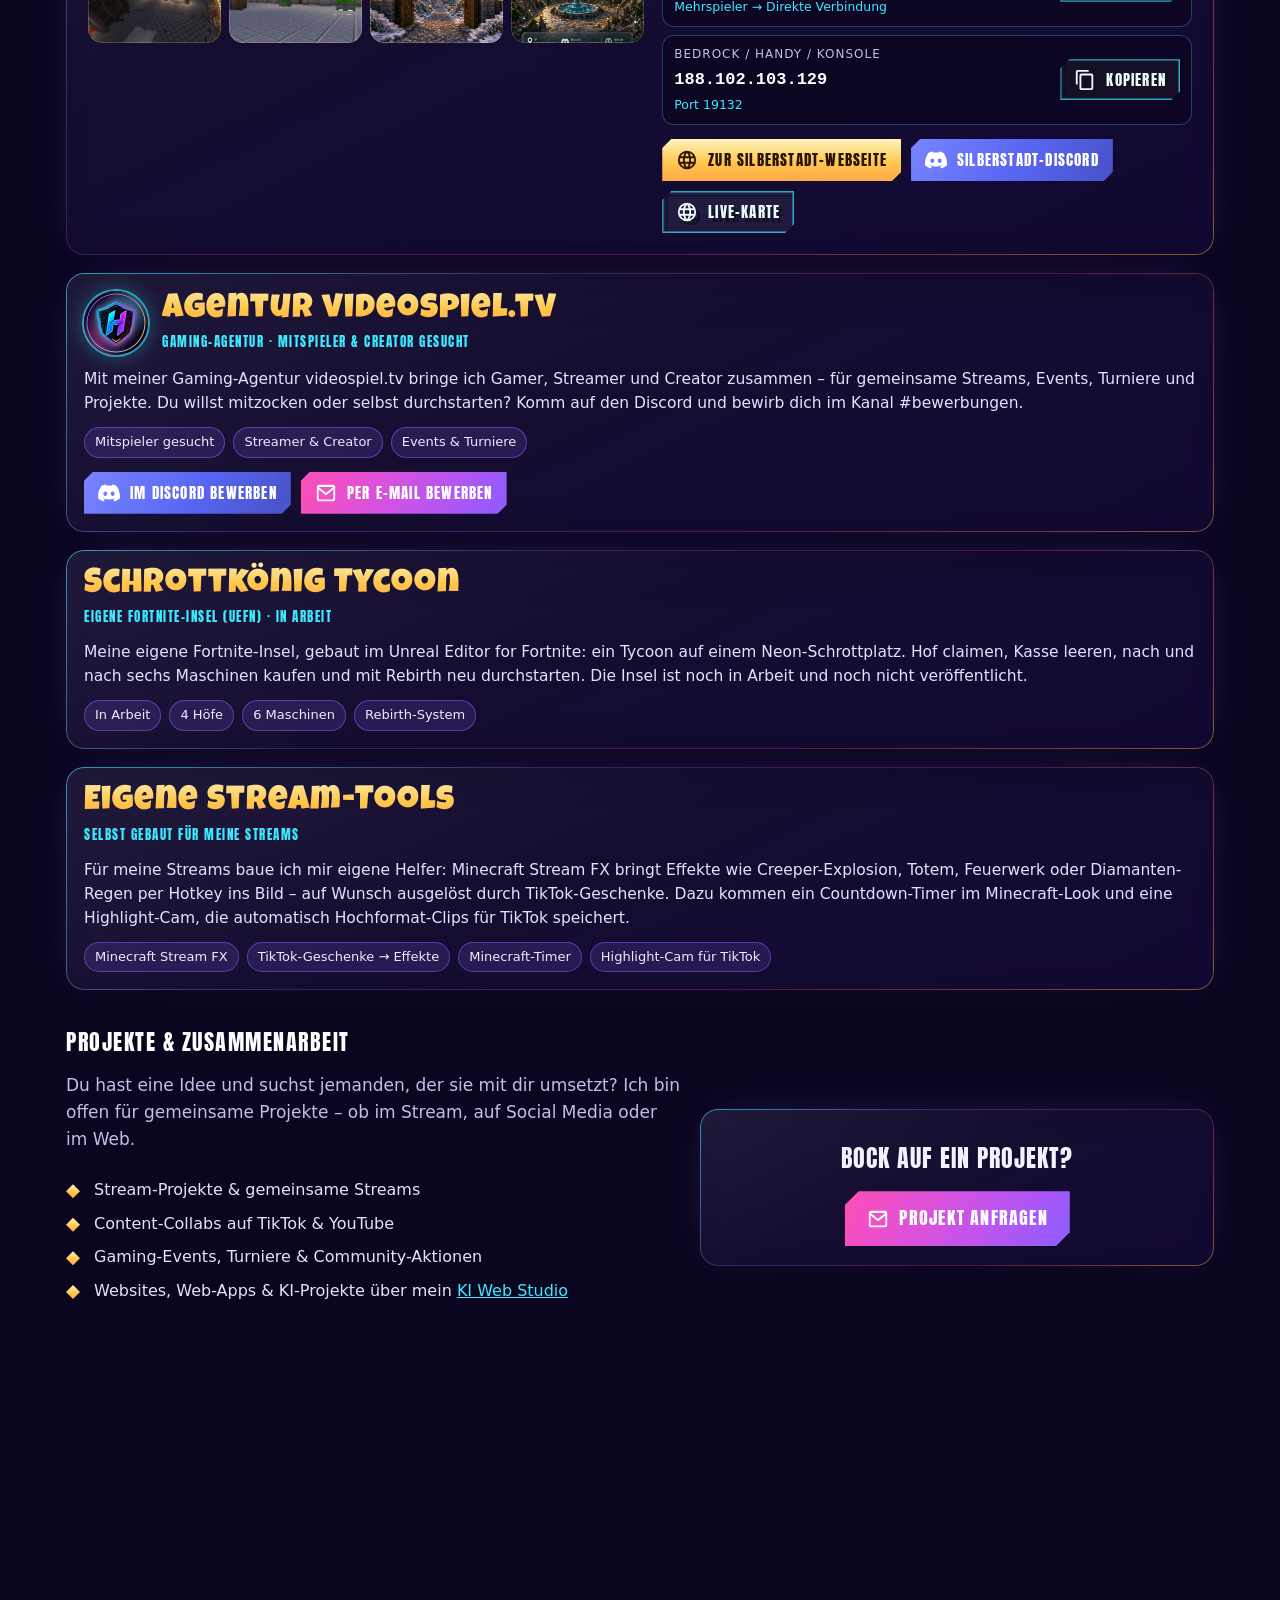
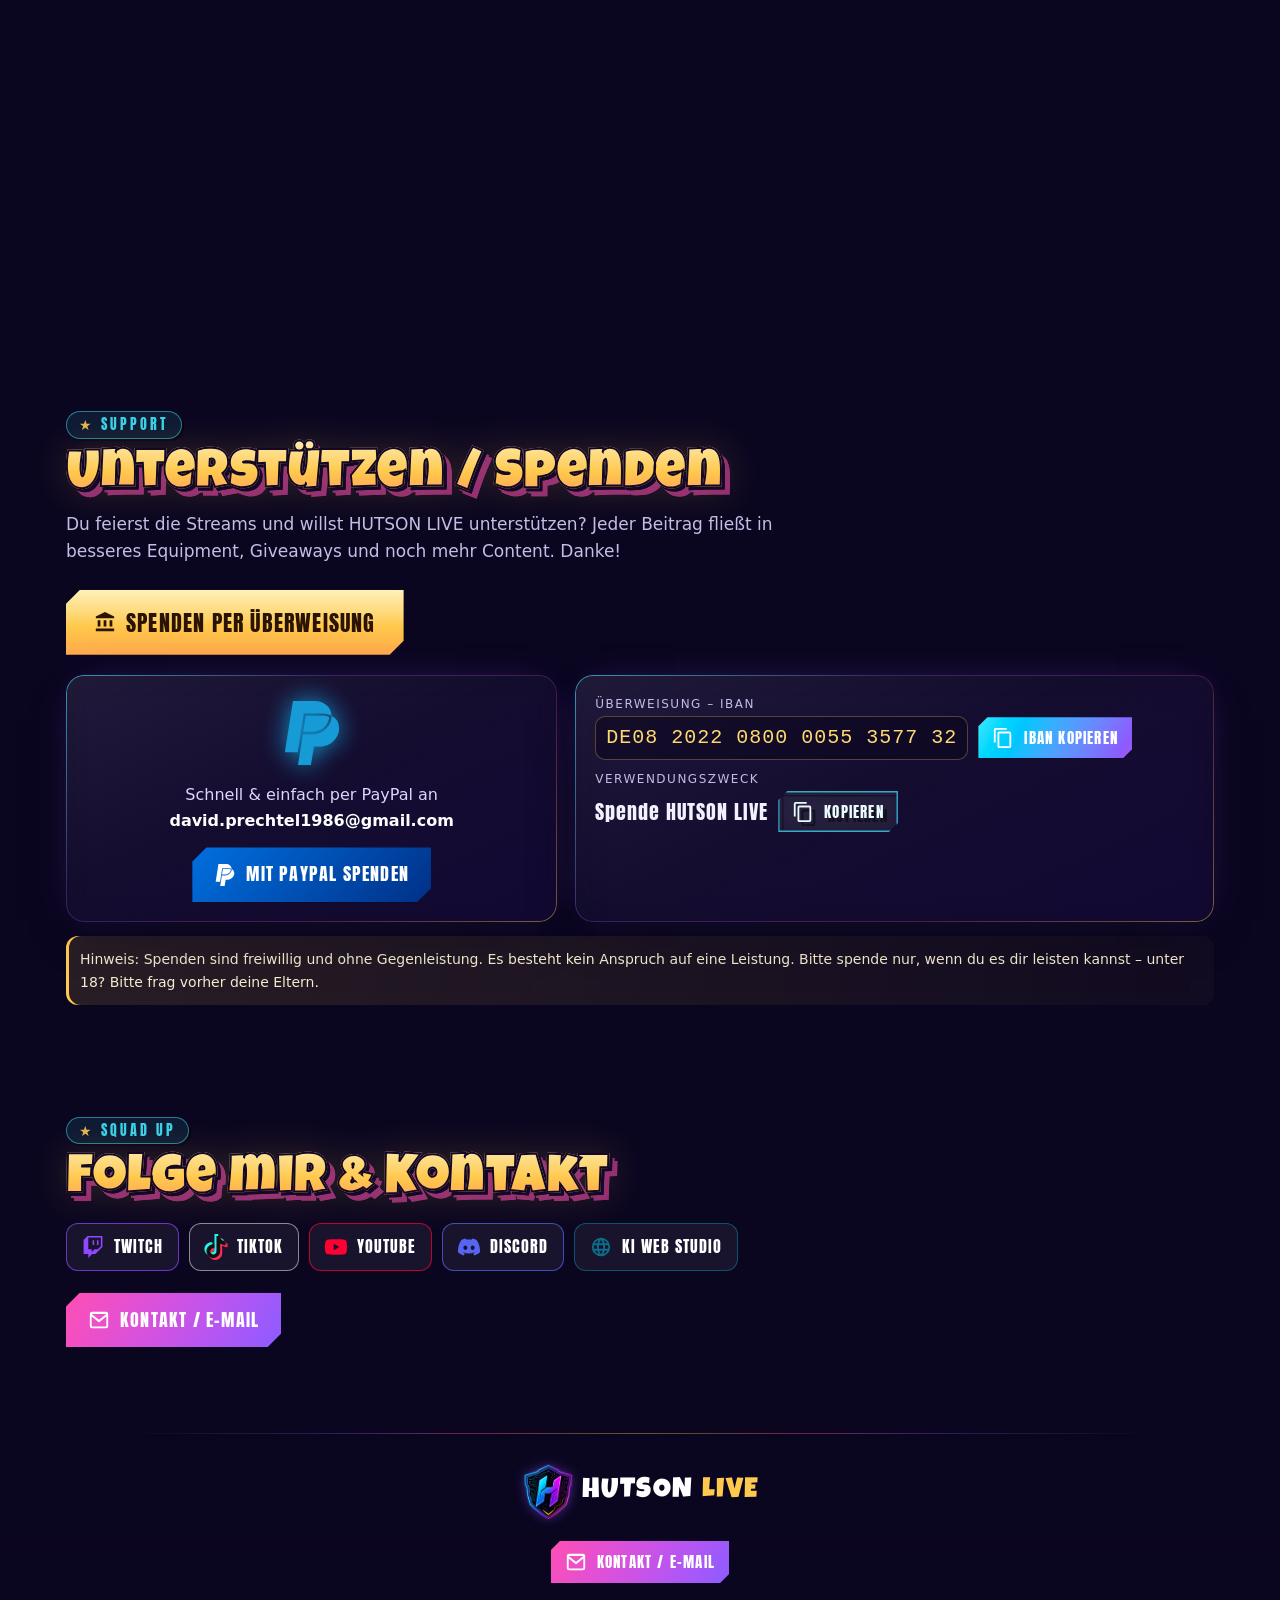
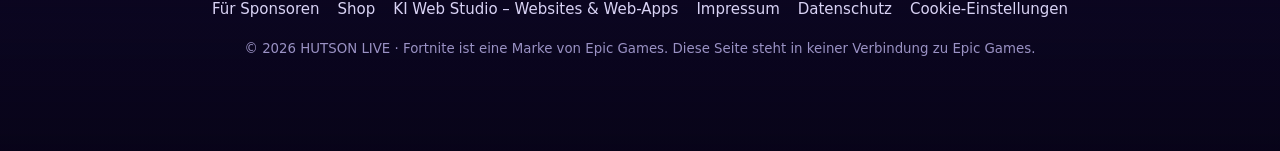
==== commit 882b01c3: "Navigation auf 30px, zweizeilig, Menüpunkt Shop Co-authored-by: davidprechtel1986-wq <davidprechtel1" ====
--- a/index.html
+++ b/index.html
@@ -53,11 +53,12 @@
 
 <header class="nav">
   <a class="brand" href="#top" id="navBrand">HUTSON <span>LIVE</span></a>
-  <nav class="links" aria-label="Hauptmenü">
+  <button type="button" class="nav-toggle" aria-expanded="false" aria-controls="siteMenu">Menü</button>
+  <nav class="links" id="siteMenu" aria-label="Hauptmenü">
     <a href="#plattformen">Kanäle</a><a href="#hutsi">Hutsi</a><a href="#ueber-mich">Über mich</a><a href="#stream">Streams</a>
-    <a href="#galerie">Galerie</a><a href="merch.html">Merch</a><a href="#media-kit">Media Kit</a><a href="#projekte">Projekte</a><a href="#spenden">Spenden</a>
+    <a href="#galerie">Galerie</a><span class="nav-break" aria-hidden="true"></span><a href="merch.html">Shop</a><a href="#media-kit">Media Kit</a><a href="#projekte">Projekte</a><a href="#spenden">Spenden</a>
+    <a class="btn gold spons" href="#media-kit">Für Sponsoren</a>
   </nav>
-  <a class="btn gold small spons" href="#media-kit">Für Sponsoren</a>
 </header>
 
 <main id="top">
--- a/style.css
+++ b/style.css
@@ -10,7 +10,7 @@
   --cut:14px;
 }
 *{box-sizing:border-box;margin:0;padding:0}
-html{scroll-behavior:smooth;scroll-padding-top:70px}
+html{scroll-behavior:smooth;scroll-padding-top:78px}
 body{background:var(--deep);color:#fff;font:16px/1.6 system-ui,-apple-system,"Segoe UI",Roboto,Arial,sans-serif;overflow-x:hidden;min-height:100vh}
 img{max-width:100%;height:auto;display:block}
 a{color:var(--cyan)}
@@ -35,17 +35,33 @@
   background:repeating-linear-gradient(0deg,rgba(0,0,0,.18) 0 1px,transparent 1px 3px);mix-blend-mode:multiply;opacity:.55}
 
 /* ---------- Navigation ---------- */
-.nav{position:sticky;top:0;z-index:40;display:flex;align-items:center;gap:12px;padding:10px 16px;
+.nav{position:sticky;top:0;z-index:40;display:flex;align-items:center;gap:10px 16px;padding:8px 16px;
   background:rgba(10,3,32,.78);backdrop-filter:blur(10px);-webkit-backdrop-filter:blur(10px);border-bottom:1px solid rgba(51,240,255,.25)}
 .nav:after{content:"";position:absolute;left:0;right:0;bottom:-2px;height:2px;background:var(--grad2);background-size:300% 100%;animation:flow 6s linear infinite}
 @keyframes flow{to{background-position:300% 0}}
 .brand{font-family:"Lucky",Impact,sans-serif;font-size:22px;text-decoration:none;color:#fff;white-space:nowrap;letter-spacing:1.5px}
 .brand span{color:var(--yellow)}
-.nav .links{display:none;gap:4px;margin-left:auto}
-.nav .links a{color:#e8e2ff;text-decoration:none;font-family:"AntonL",Impact,sans-serif;letter-spacing:1px;text-transform:uppercase;font-size:15px;padding:6px 10px;border-radius:6px}
+.nav-toggle{display:none;margin-left:auto;font-family:"AntonL",Impact,sans-serif;font-size:20px;letter-spacing:1px;text-transform:uppercase;color:#e9e5ff;background:rgba(62,232,255,.08);border:1px solid rgba(62,232,255,.45);border-radius:8px;padding:8px 14px;cursor:pointer}
+.nav-toggle:hover,.nav-toggle[aria-expanded="true"]{color:var(--cyan);background:rgba(62,232,255,.16)}
+.nav .links{display:none}
+.nav .links a{color:#e8e2ff;text-decoration:none;font-family:"AntonL",Impact,sans-serif;letter-spacing:.4px;text-transform:uppercase;font-size:30px;line-height:1.05;padding:3px 8px;border-radius:6px}
 .nav .links a:hover{color:var(--cyan);background:rgba(51,240,255,.08)}
-.nav .spons{margin-left:auto}
-@media(min-width:1100px){.nav .links{display:flex}.nav .spons{margin-left:8px}}
+.nav > .spons{margin-left:auto}
+.nav .links .spons{font-size:30px;line-height:1;padding:6px 14px;letter-spacing:.4px;--cut:10px}
+.nav-break{display:none}
+@media(min-width:1100px){
+  html{scroll-padding-top:132px}
+  .nav{flex-wrap:nowrap;align-items:center;padding:8px 22px 10px;gap:8px 20px}
+  .nav .links{display:flex;flex:1 1 auto;flex-wrap:wrap;justify-content:center;align-items:center;align-content:center;gap:6px 18px;max-width:820px;min-width:0;margin-inline:auto}
+  .nav-break{display:block;flex-basis:100%;width:0;height:0;overflow:hidden}
+}
+@media(max-width:1099px){
+  .nav-toggle{display:inline-flex;align-items:center}
+  .nav .links{position:absolute;left:0;right:0;top:100%;z-index:5;flex-direction:column;align-items:center;gap:2px;padding:8px 16px 14px;background:#0b0620;border-bottom:1px solid rgba(62,232,255,.28);box-shadow:0 16px 28px -18px #000}
+  .nav.is-open .links{display:flex}
+  .nav .links a{font-size:28px;padding:8px 14px}
+  .nav .links .spons{font-size:28px;margin-top:6px}
+}
 
 /* ---------- Buttons ---------- */
 .btn{--c:var(--blue);display:inline-flex;align-items:center;justify-content:center;gap:10px;padding:13px 22px;border:0;cursor:pointer;
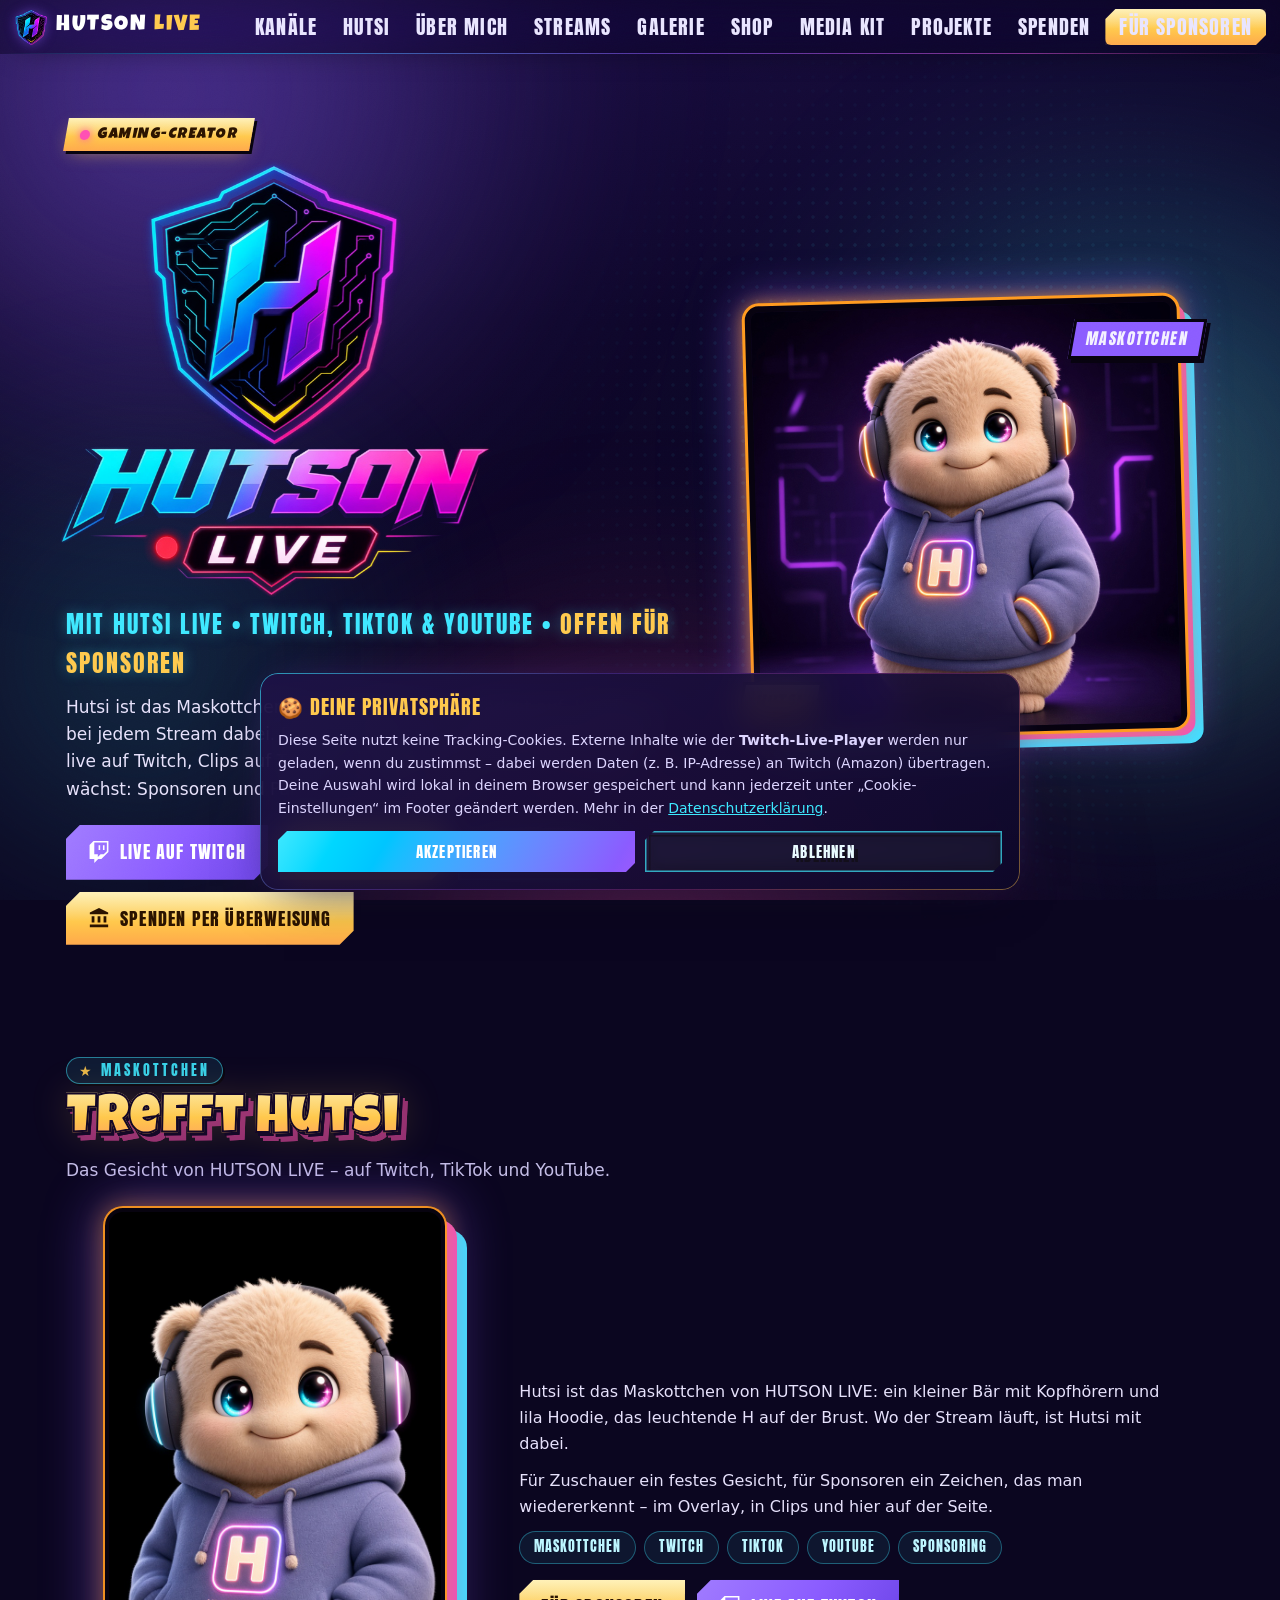
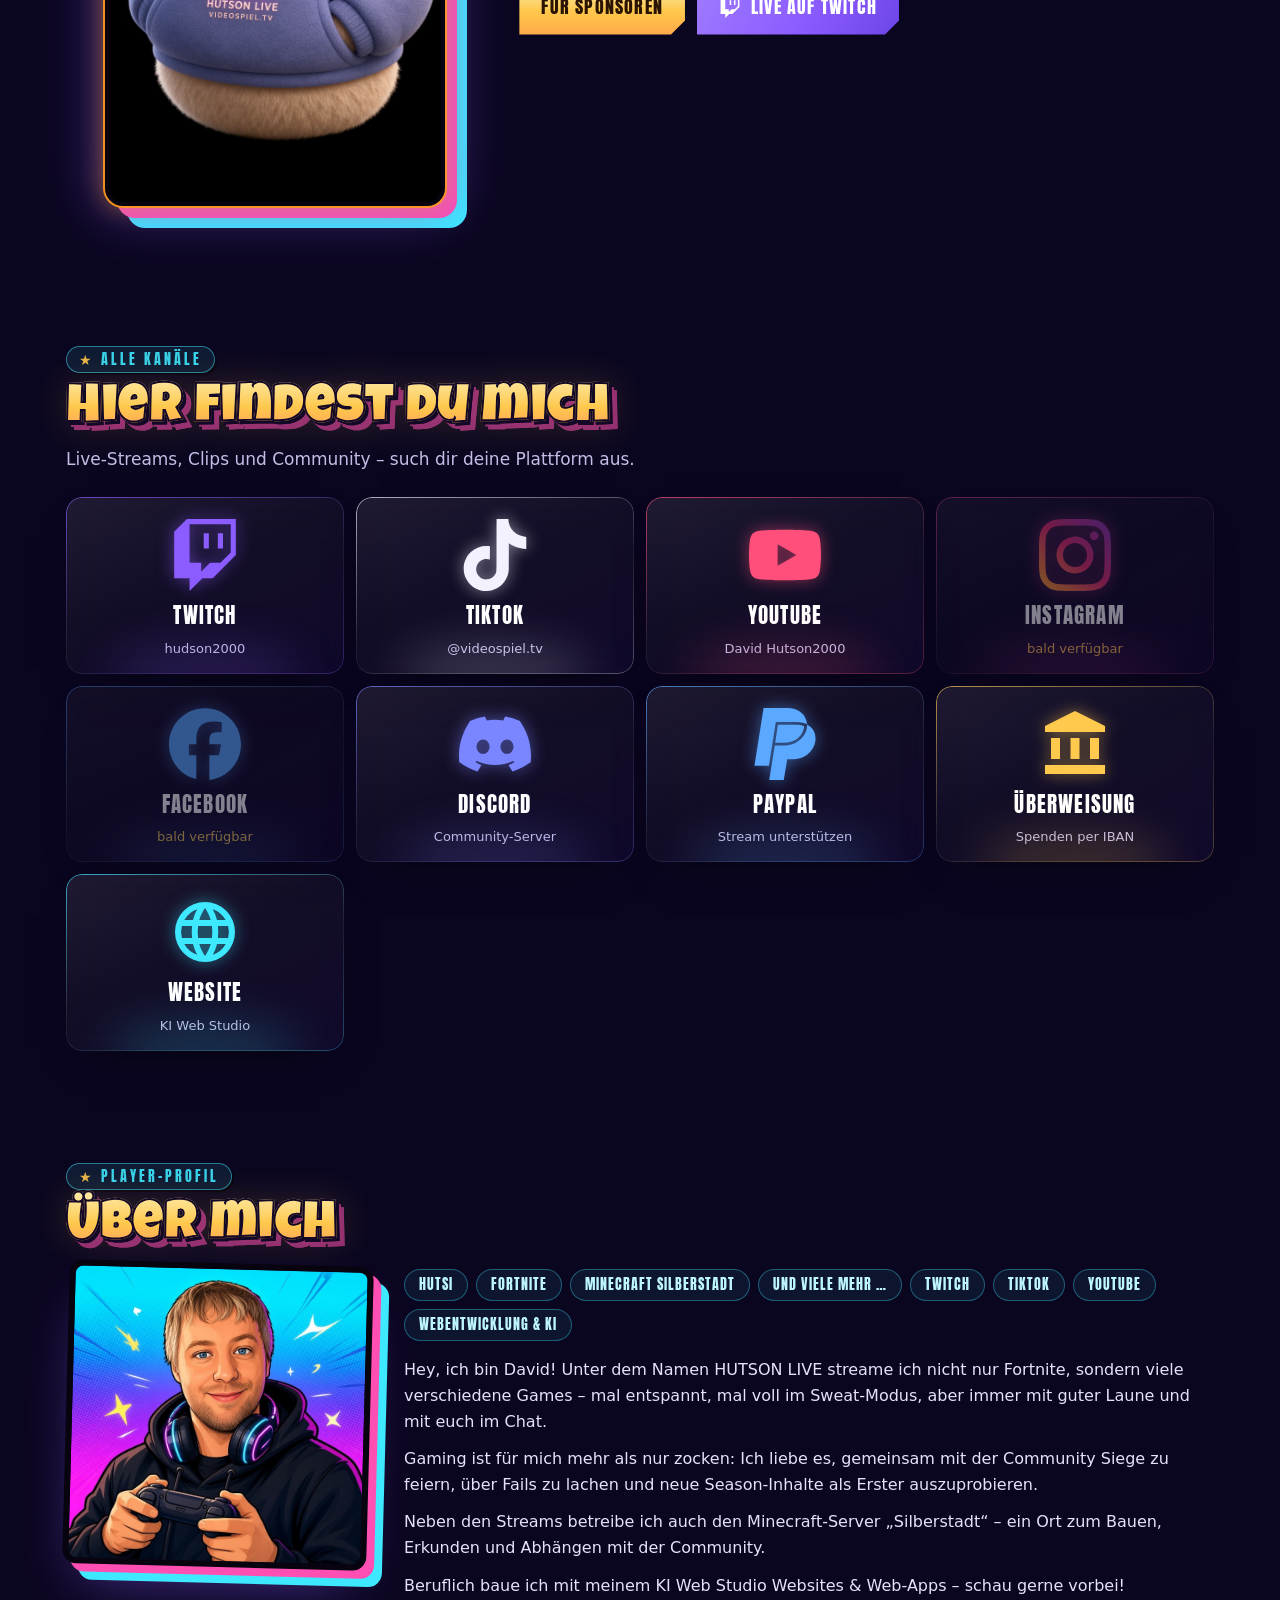
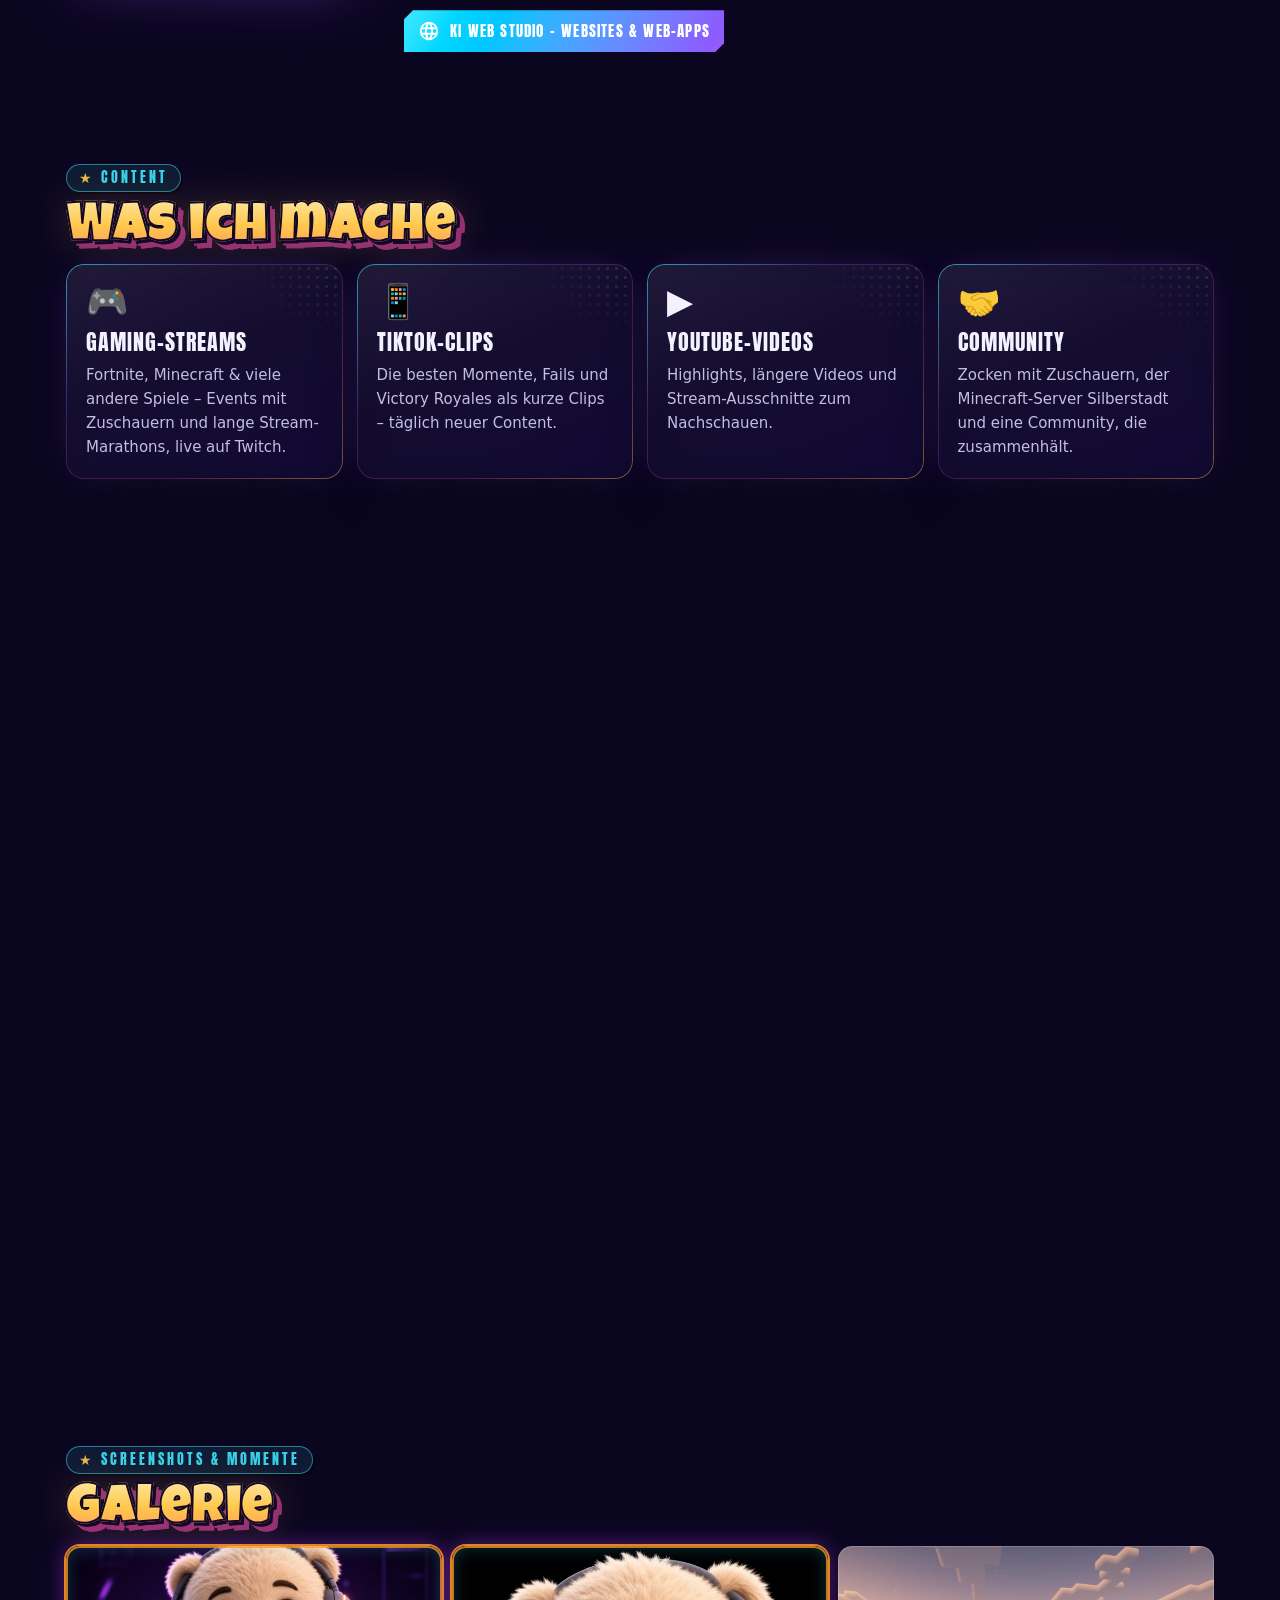
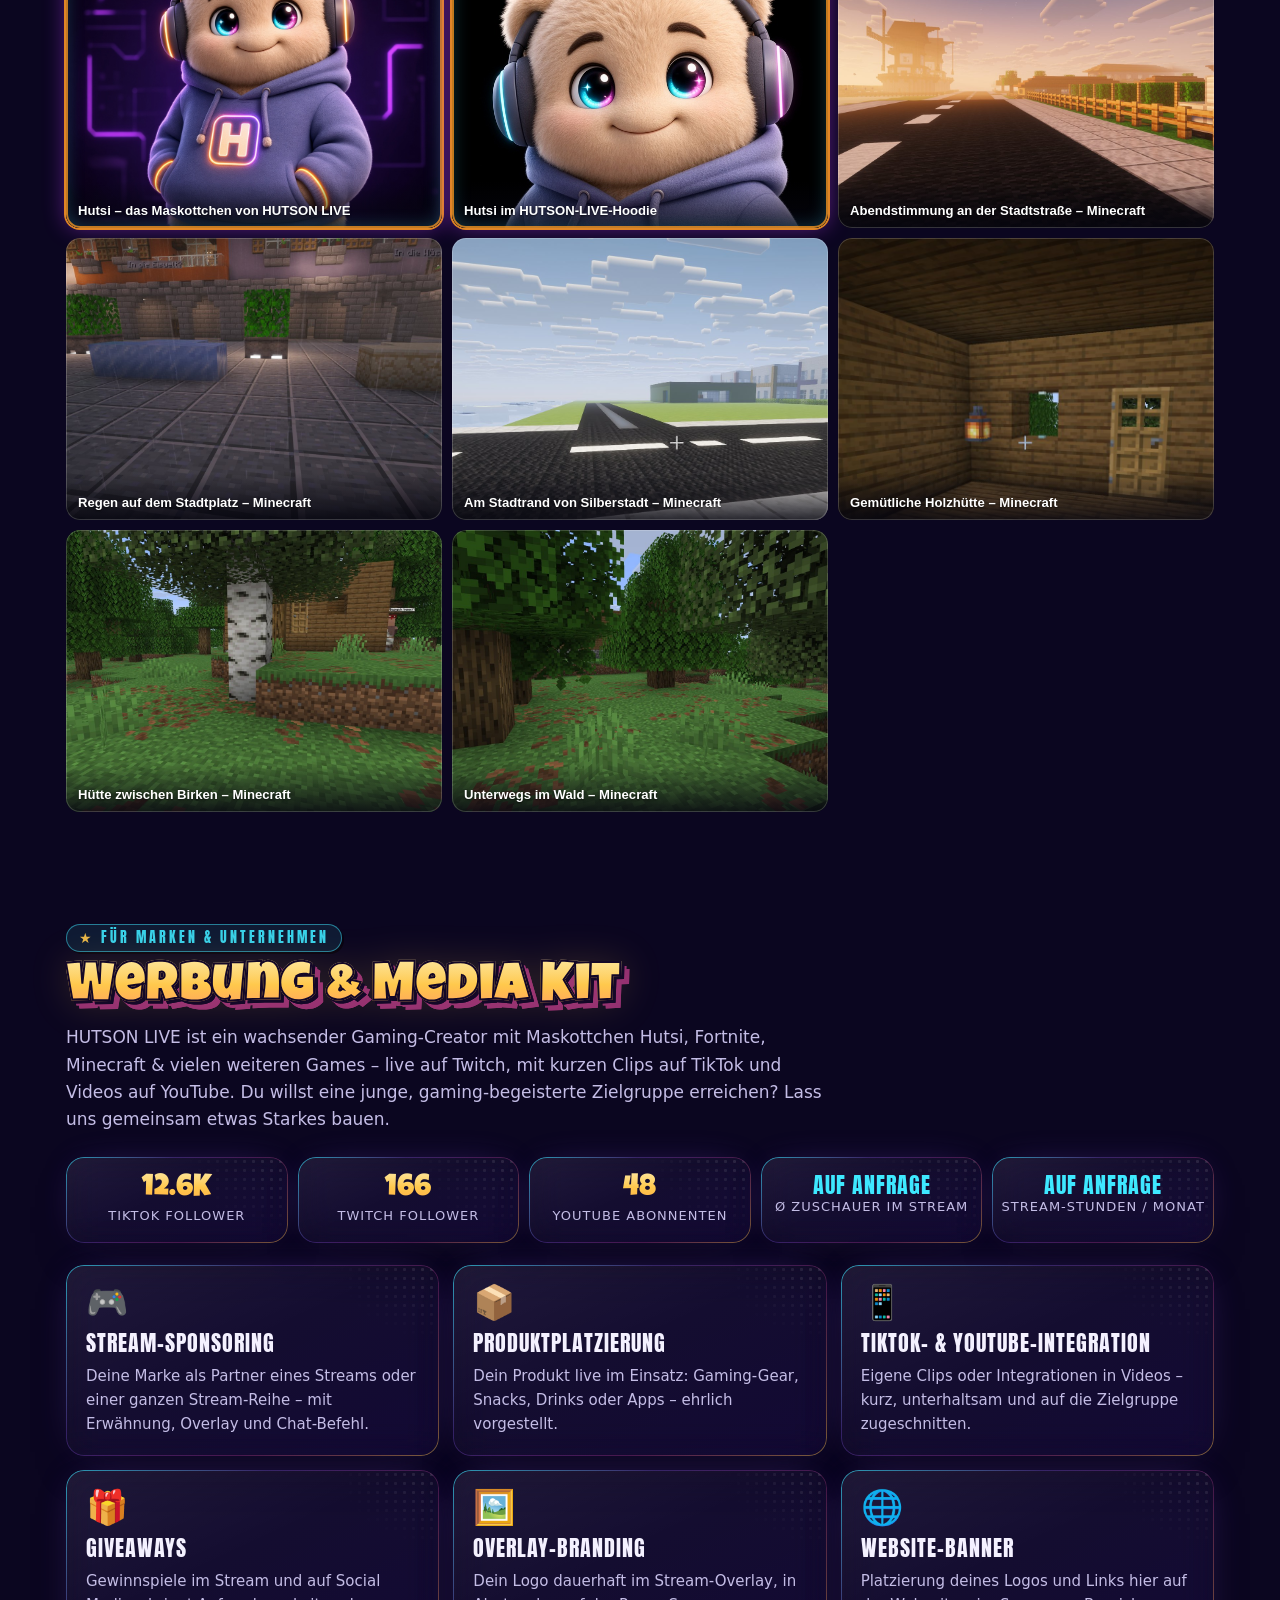
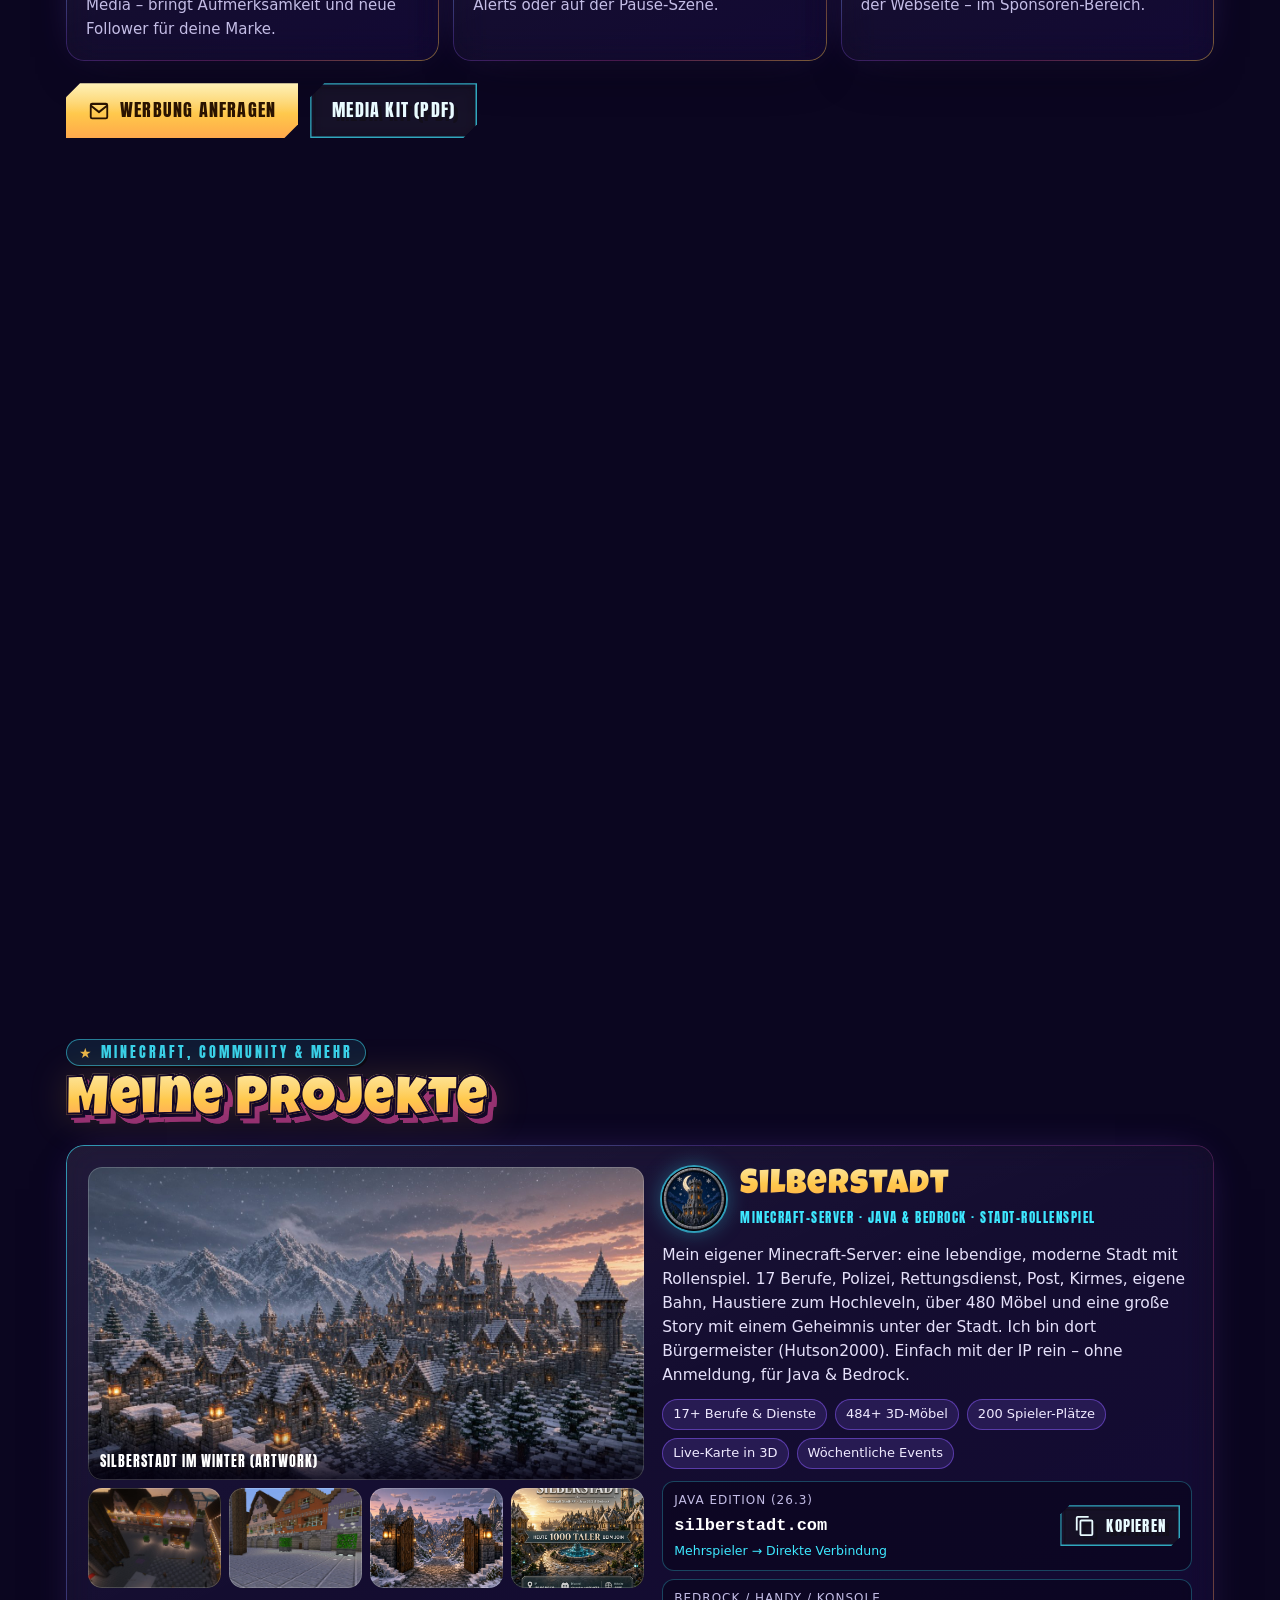
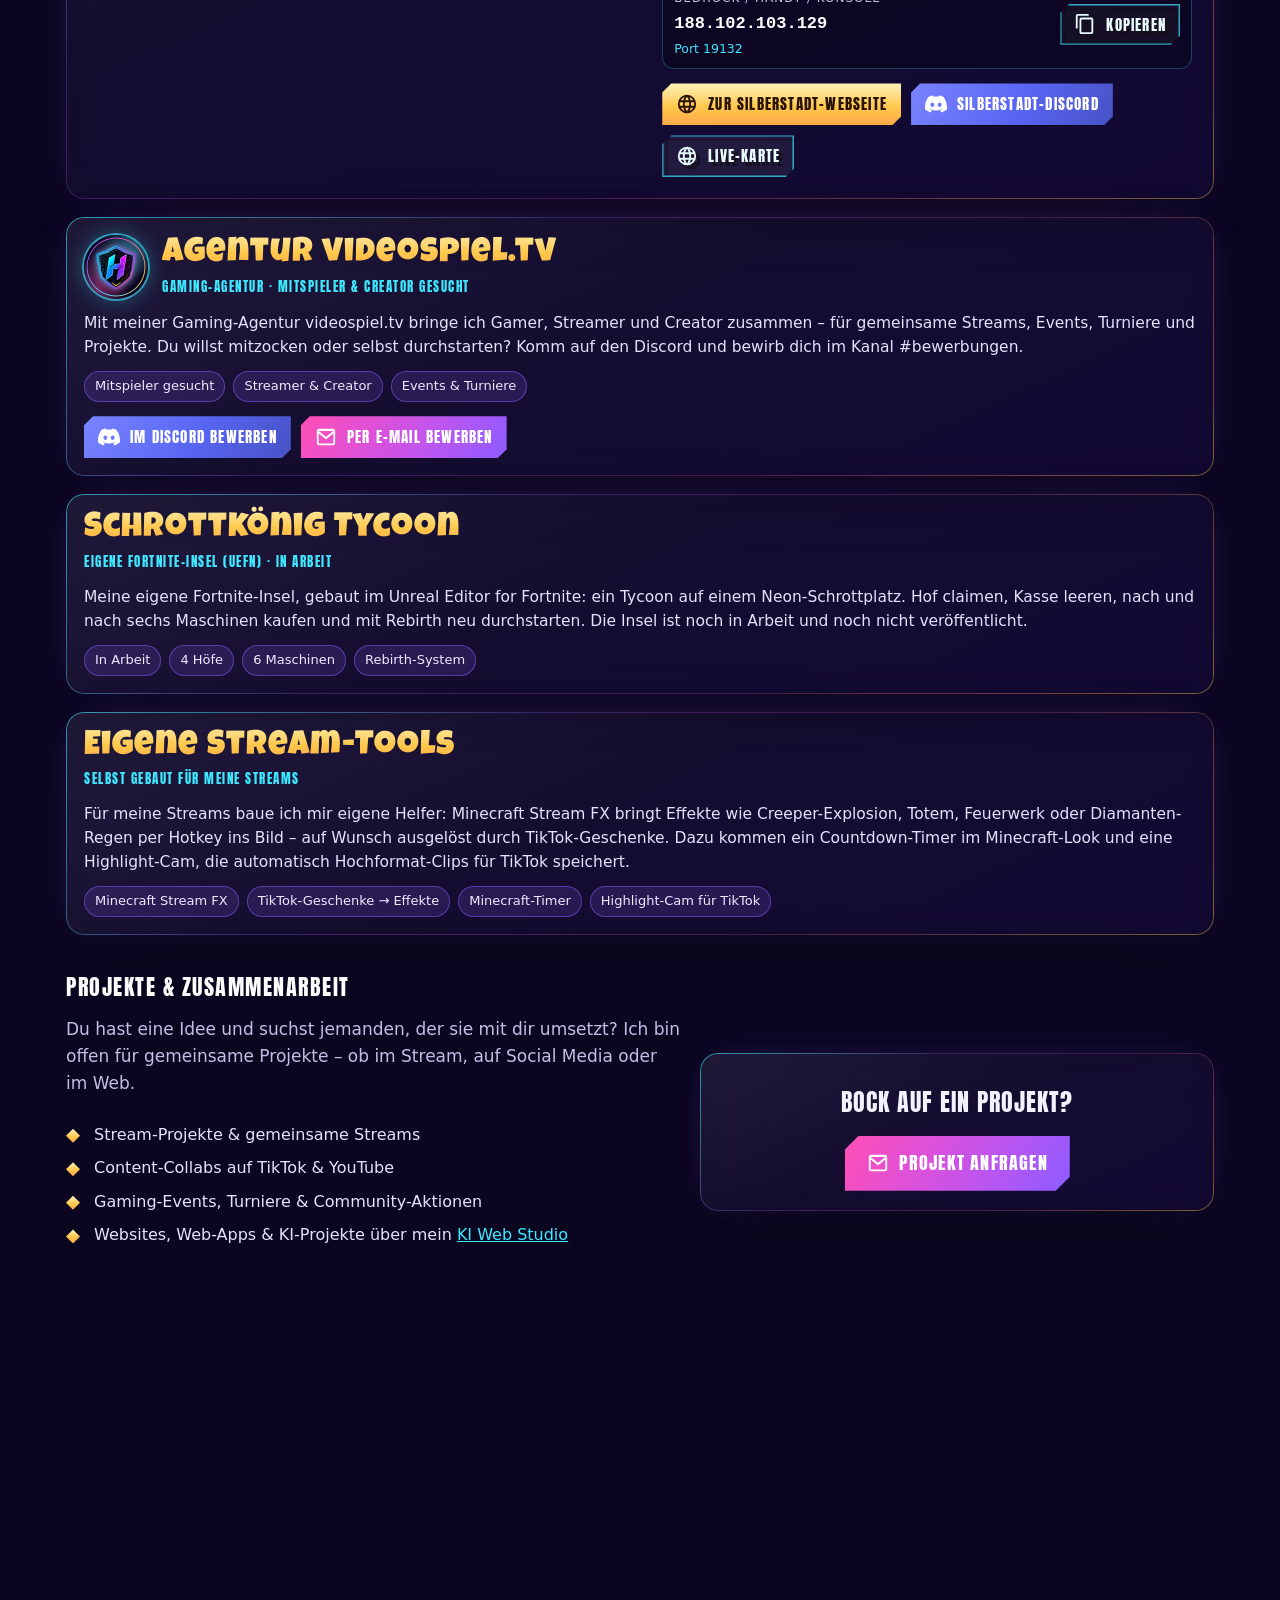
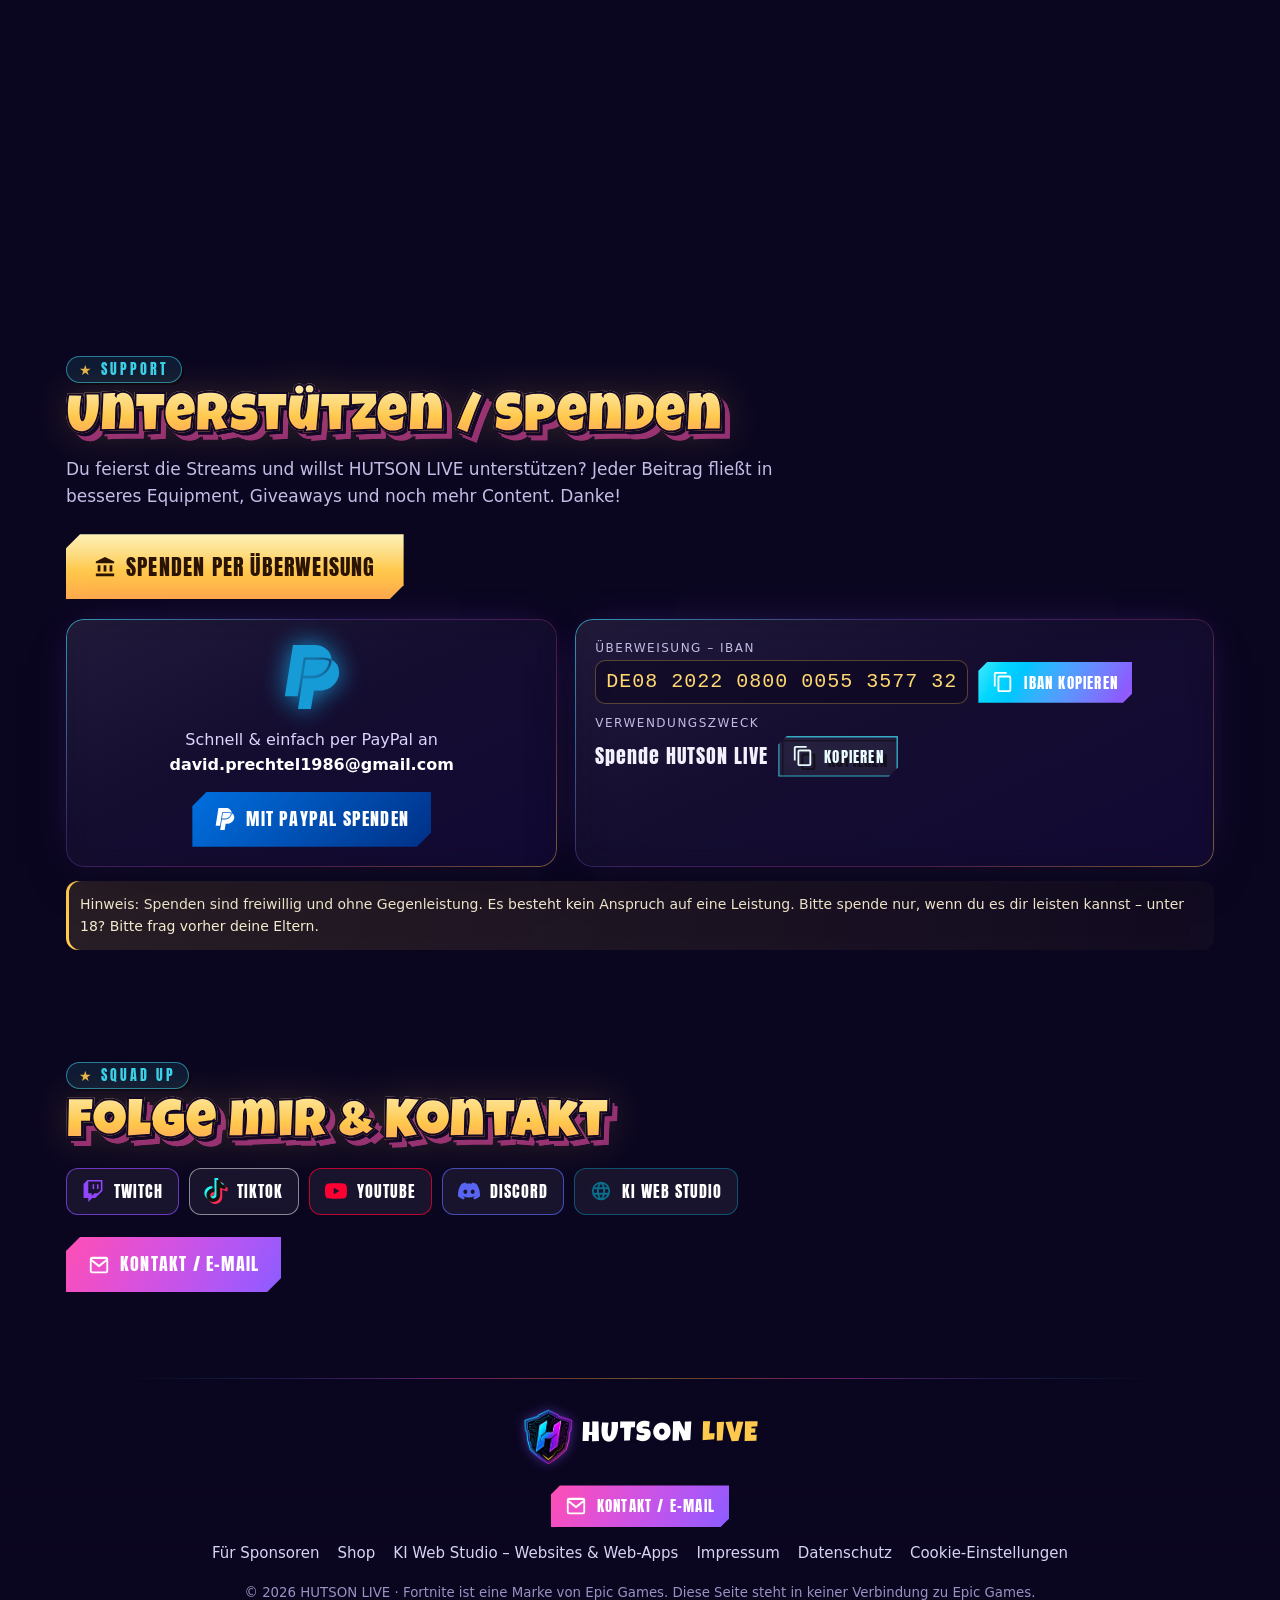
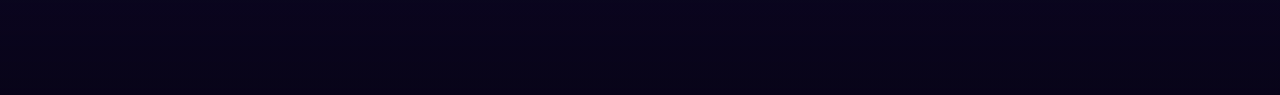
==== commit b829f9f0: "Navigation auf 20px in einer Zeile Co-authored-by: davidprechtel1986-wq <davidprechtel1986-wq@users." ====
--- a/index.html
+++ b/index.html
@@ -56,7 +56,7 @@
   <button type="button" class="nav-toggle" aria-expanded="false" aria-controls="siteMenu">Menü</button>
   <nav class="links" id="siteMenu" aria-label="Hauptmenü">
     <a href="#plattformen">Kanäle</a><a href="#hutsi">Hutsi</a><a href="#ueber-mich">Über mich</a><a href="#stream">Streams</a>
-    <a href="#galerie">Galerie</a><span class="nav-break" aria-hidden="true"></span><a href="merch.html">Shop</a><a href="#media-kit">Media Kit</a><a href="#projekte">Projekte</a><a href="#spenden">Spenden</a>
+    <a href="#galerie">Galerie</a><a href="merch.html">Shop</a><a href="#media-kit">Media Kit</a><a href="#projekte">Projekte</a><a href="#spenden">Spenden</a>
     <a class="btn gold spons" href="#media-kit">Für Sponsoren</a>
   </nav>
 </header>
--- a/style.css
+++ b/style.css
@@ -10,7 +10,7 @@
   --cut:14px;
 }
 *{box-sizing:border-box;margin:0;padding:0}
-html{scroll-behavior:smooth;scroll-padding-top:78px}
+html{scroll-behavior:smooth;scroll-padding-top:72px}
 body{background:var(--deep);color:#fff;font:16px/1.6 system-ui,-apple-system,"Segoe UI",Roboto,Arial,sans-serif;overflow-x:hidden;min-height:100vh}
 img{max-width:100%;height:auto;display:block}
 a{color:var(--cyan)}
@@ -44,23 +44,21 @@
 .nav-toggle{display:none;margin-left:auto;font-family:"AntonL",Impact,sans-serif;font-size:20px;letter-spacing:1px;text-transform:uppercase;color:#e9e5ff;background:rgba(62,232,255,.08);border:1px solid rgba(62,232,255,.45);border-radius:8px;padding:8px 14px;cursor:pointer}
 .nav-toggle:hover,.nav-toggle[aria-expanded="true"]{color:var(--cyan);background:rgba(62,232,255,.16)}
 .nav .links{display:none}
-.nav .links a{color:#e8e2ff;text-decoration:none;font-family:"AntonL",Impact,sans-serif;letter-spacing:.4px;text-transform:uppercase;font-size:30px;line-height:1.05;padding:3px 8px;border-radius:6px}
+.nav .links a{color:#e8e2ff;text-decoration:none;font-family:"AntonL",Impact,sans-serif;letter-spacing:1.2px;text-transform:uppercase;font-size:20px;line-height:1.1;padding:8px 11px;border-radius:6px;white-space:nowrap}
 .nav .links a:hover{color:var(--cyan);background:rgba(51,240,255,.08)}
 .nav > .spons{margin-left:auto}
-.nav .links .spons{font-size:30px;line-height:1;padding:6px 14px;letter-spacing:.4px;--cut:10px}
-.nav-break{display:none}
-@media(min-width:1100px){
-  html{scroll-padding-top:132px}
-  .nav{flex-wrap:nowrap;align-items:center;padding:8px 22px 10px;gap:8px 20px}
-  .nav .links{display:flex;flex:1 1 auto;flex-wrap:wrap;justify-content:center;align-items:center;align-content:center;gap:6px 18px;max-width:820px;min-width:0;margin-inline:auto}
-  .nav-break{display:block;flex-basis:100%;width:0;height:0;overflow:hidden}
-}
-@media(max-width:1099px){
+.nav .links .spons{font-size:20px;line-height:1;padding:8px 14px;letter-spacing:1.2px;--cut:10px}
+@media(min-width:1280px){
+  html{scroll-padding-top:76px}
+  .nav{flex-wrap:nowrap;align-items:center;padding:8px 14px}
+  .nav .links{display:flex;flex:1 1 auto;flex-wrap:nowrap;justify-content:flex-end;align-items:center;gap:4px;min-width:0;margin-left:auto}
+}
+@media(max-width:1279px){
   .nav-toggle{display:inline-flex;align-items:center}
   .nav .links{position:absolute;left:0;right:0;top:100%;z-index:5;flex-direction:column;align-items:center;gap:2px;padding:8px 16px 14px;background:#0b0620;border-bottom:1px solid rgba(62,232,255,.28);box-shadow:0 16px 28px -18px #000}
   .nav.is-open .links{display:flex}
-  .nav .links a{font-size:28px;padding:8px 14px}
-  .nav .links .spons{font-size:28px;margin-top:6px}
+  .nav .links a{font-size:22px;padding:12px 16px}
+  .nav .links .spons{font-size:22px;margin-top:6px}
 }
 
 /* ---------- Buttons ---------- */
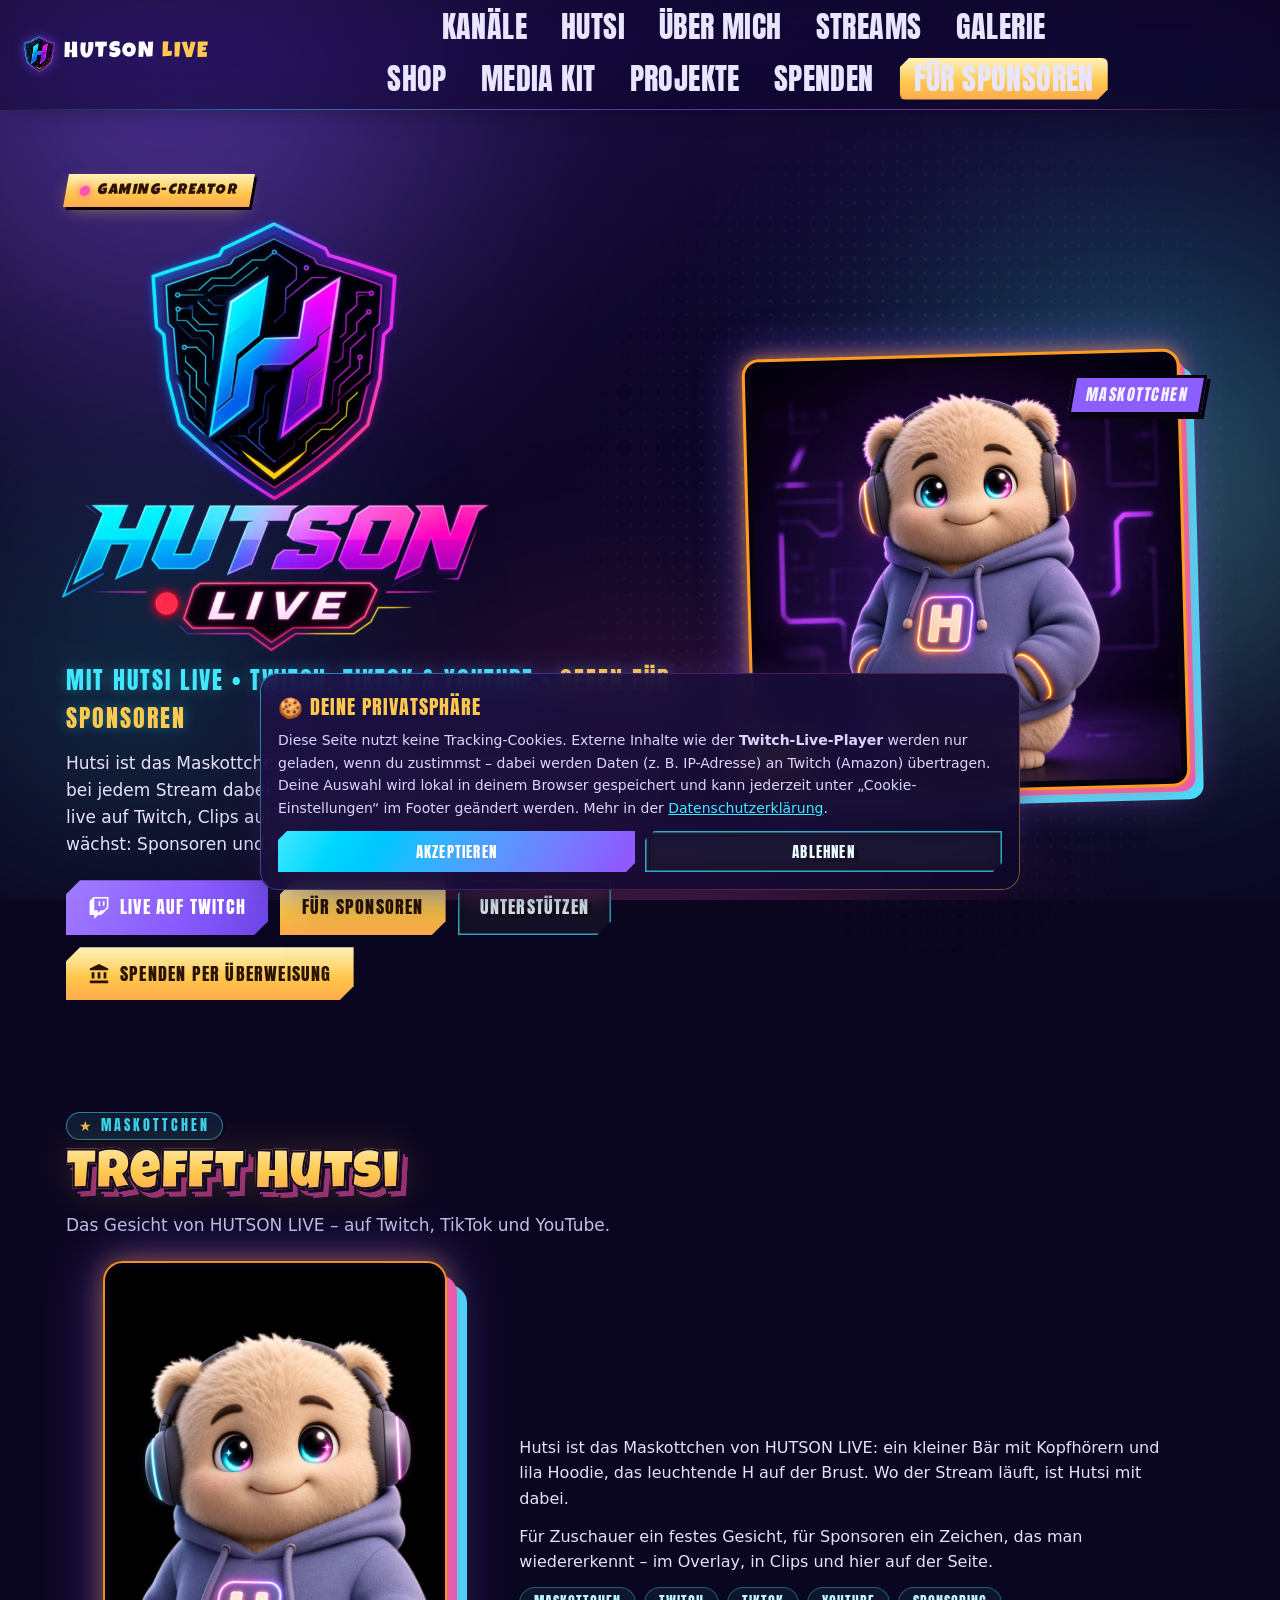
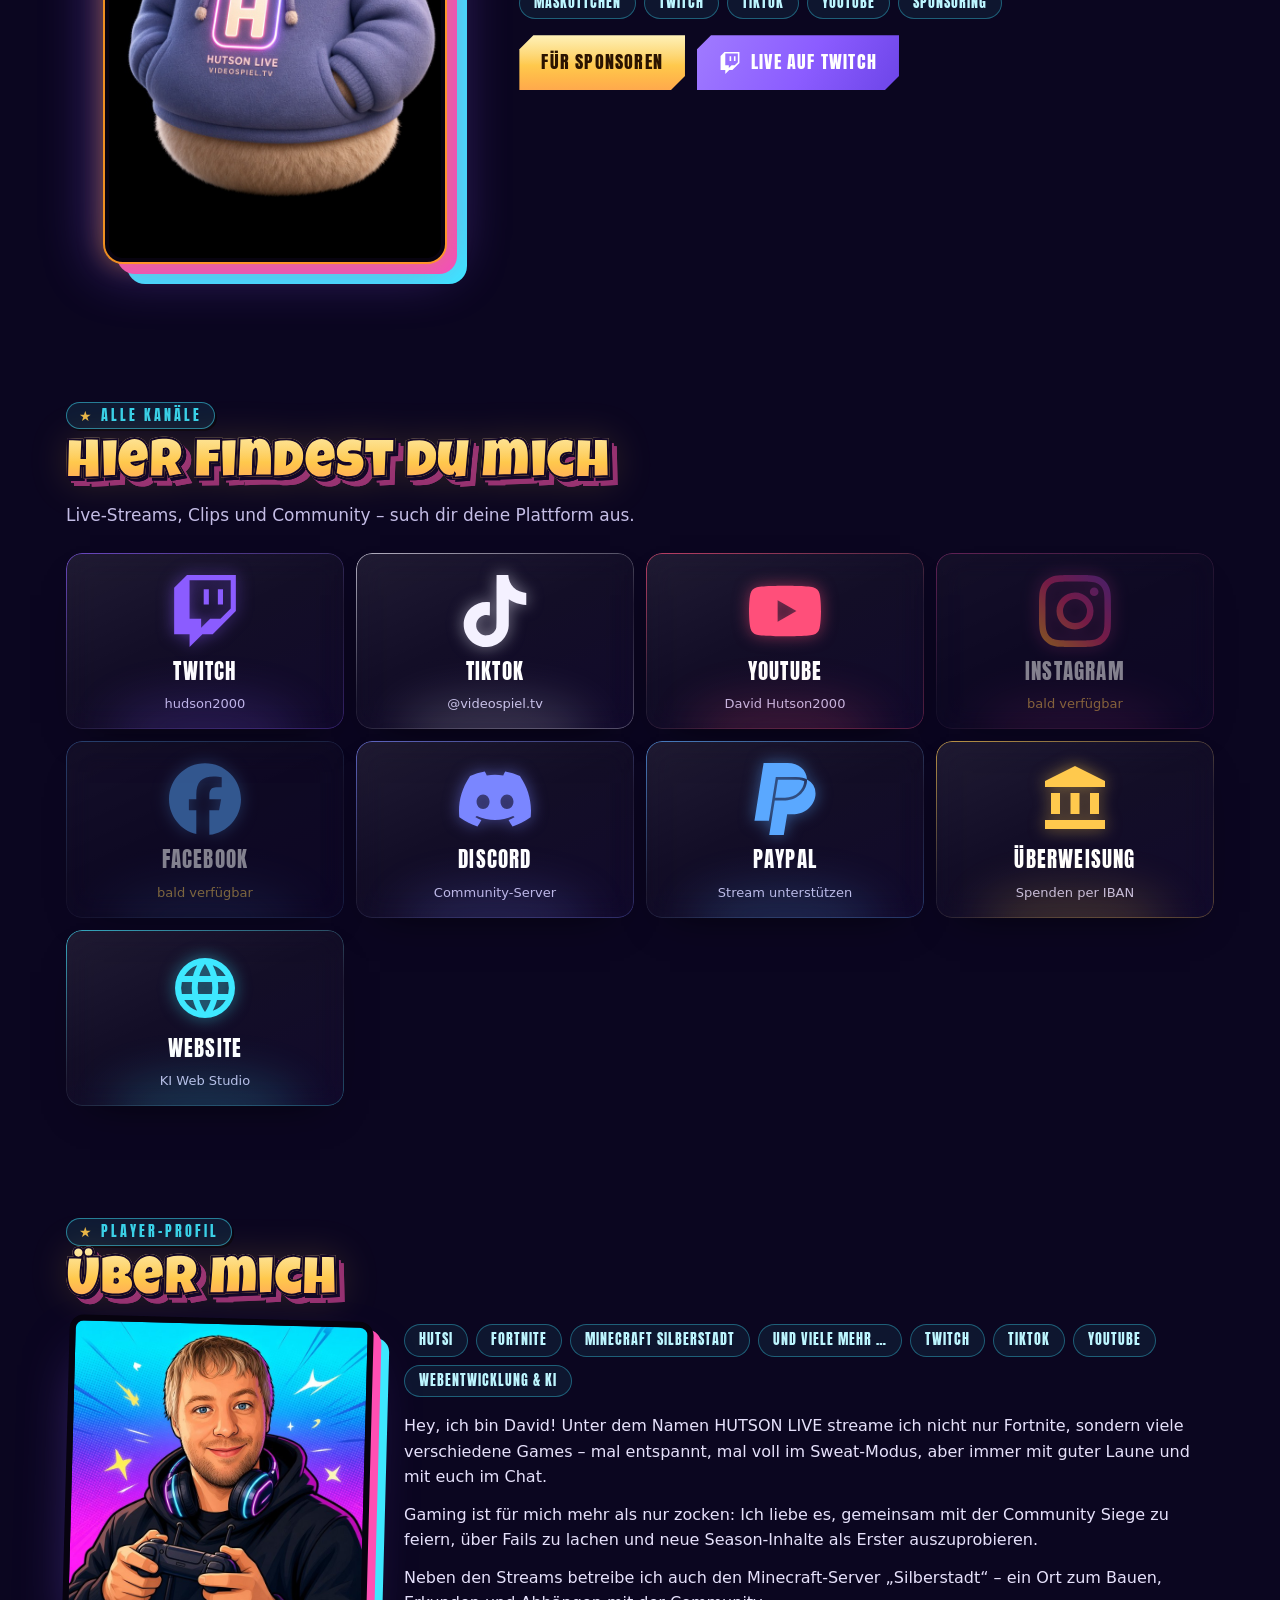
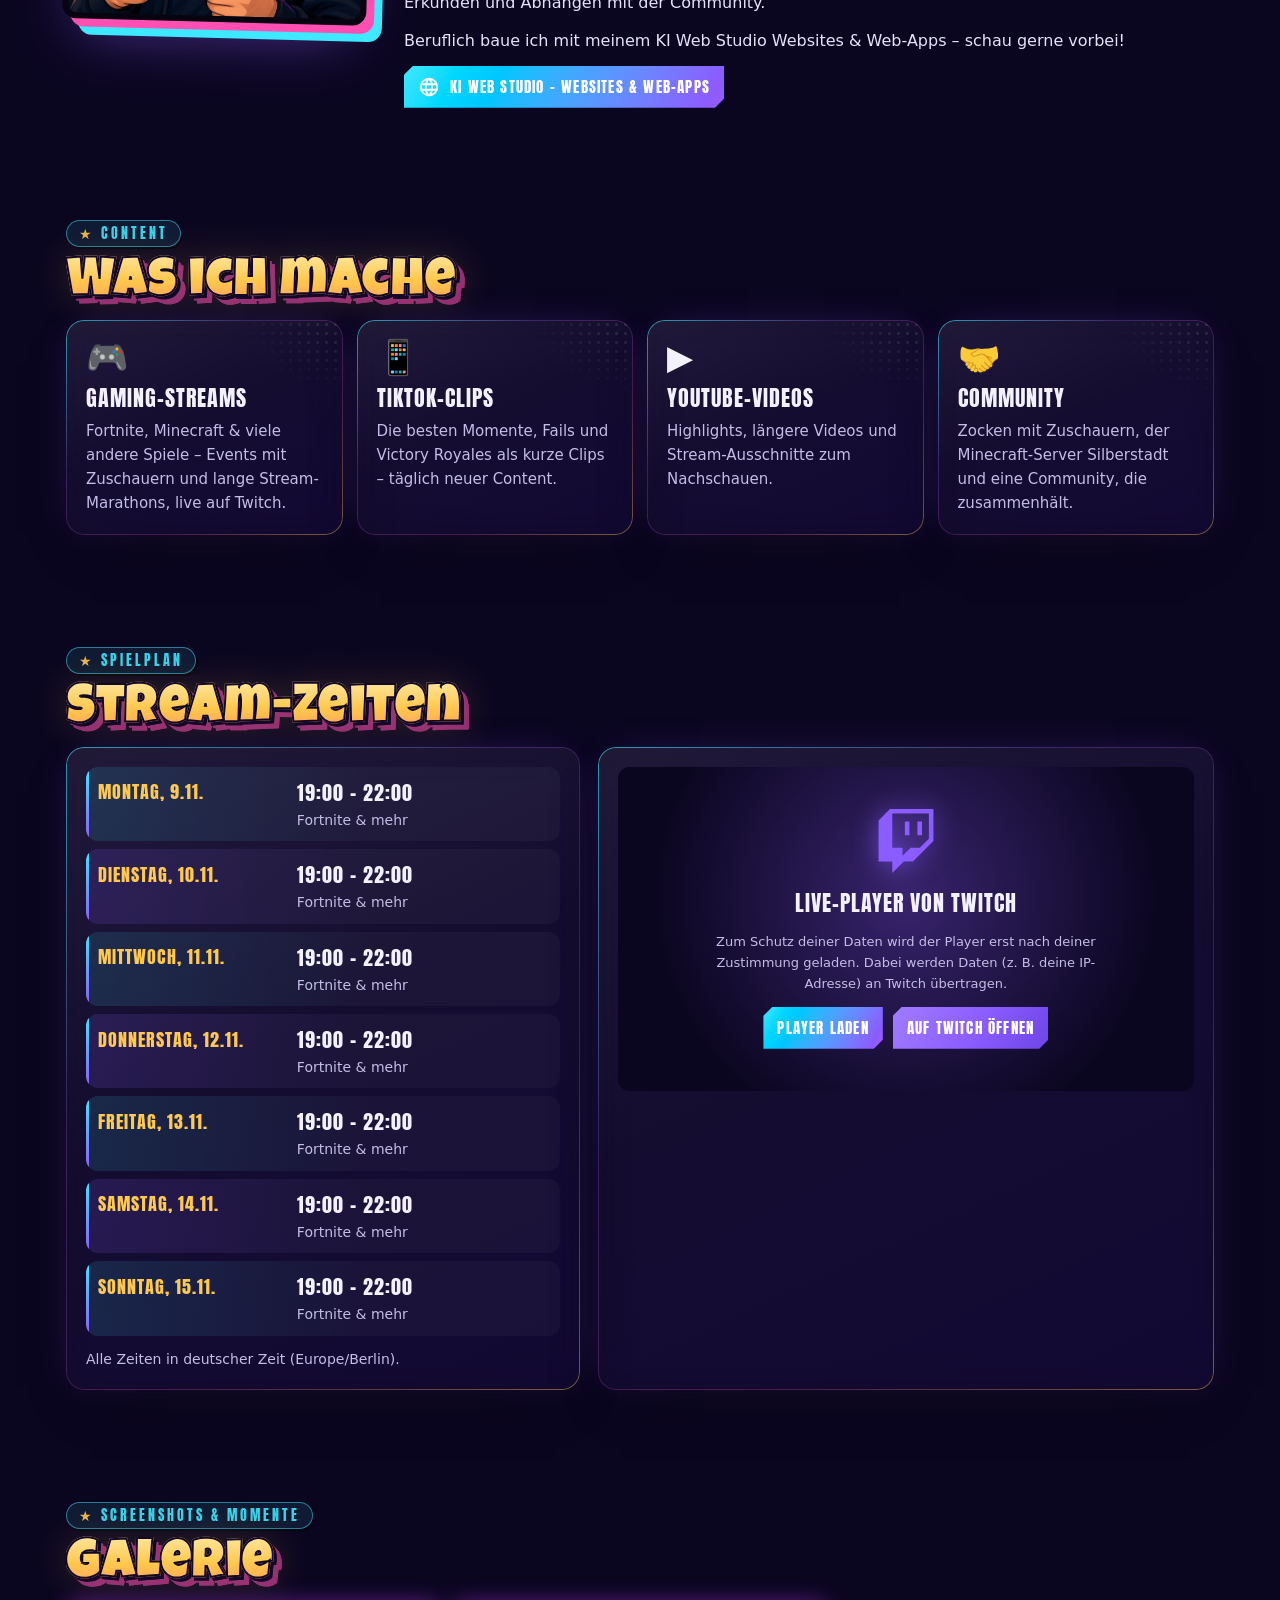
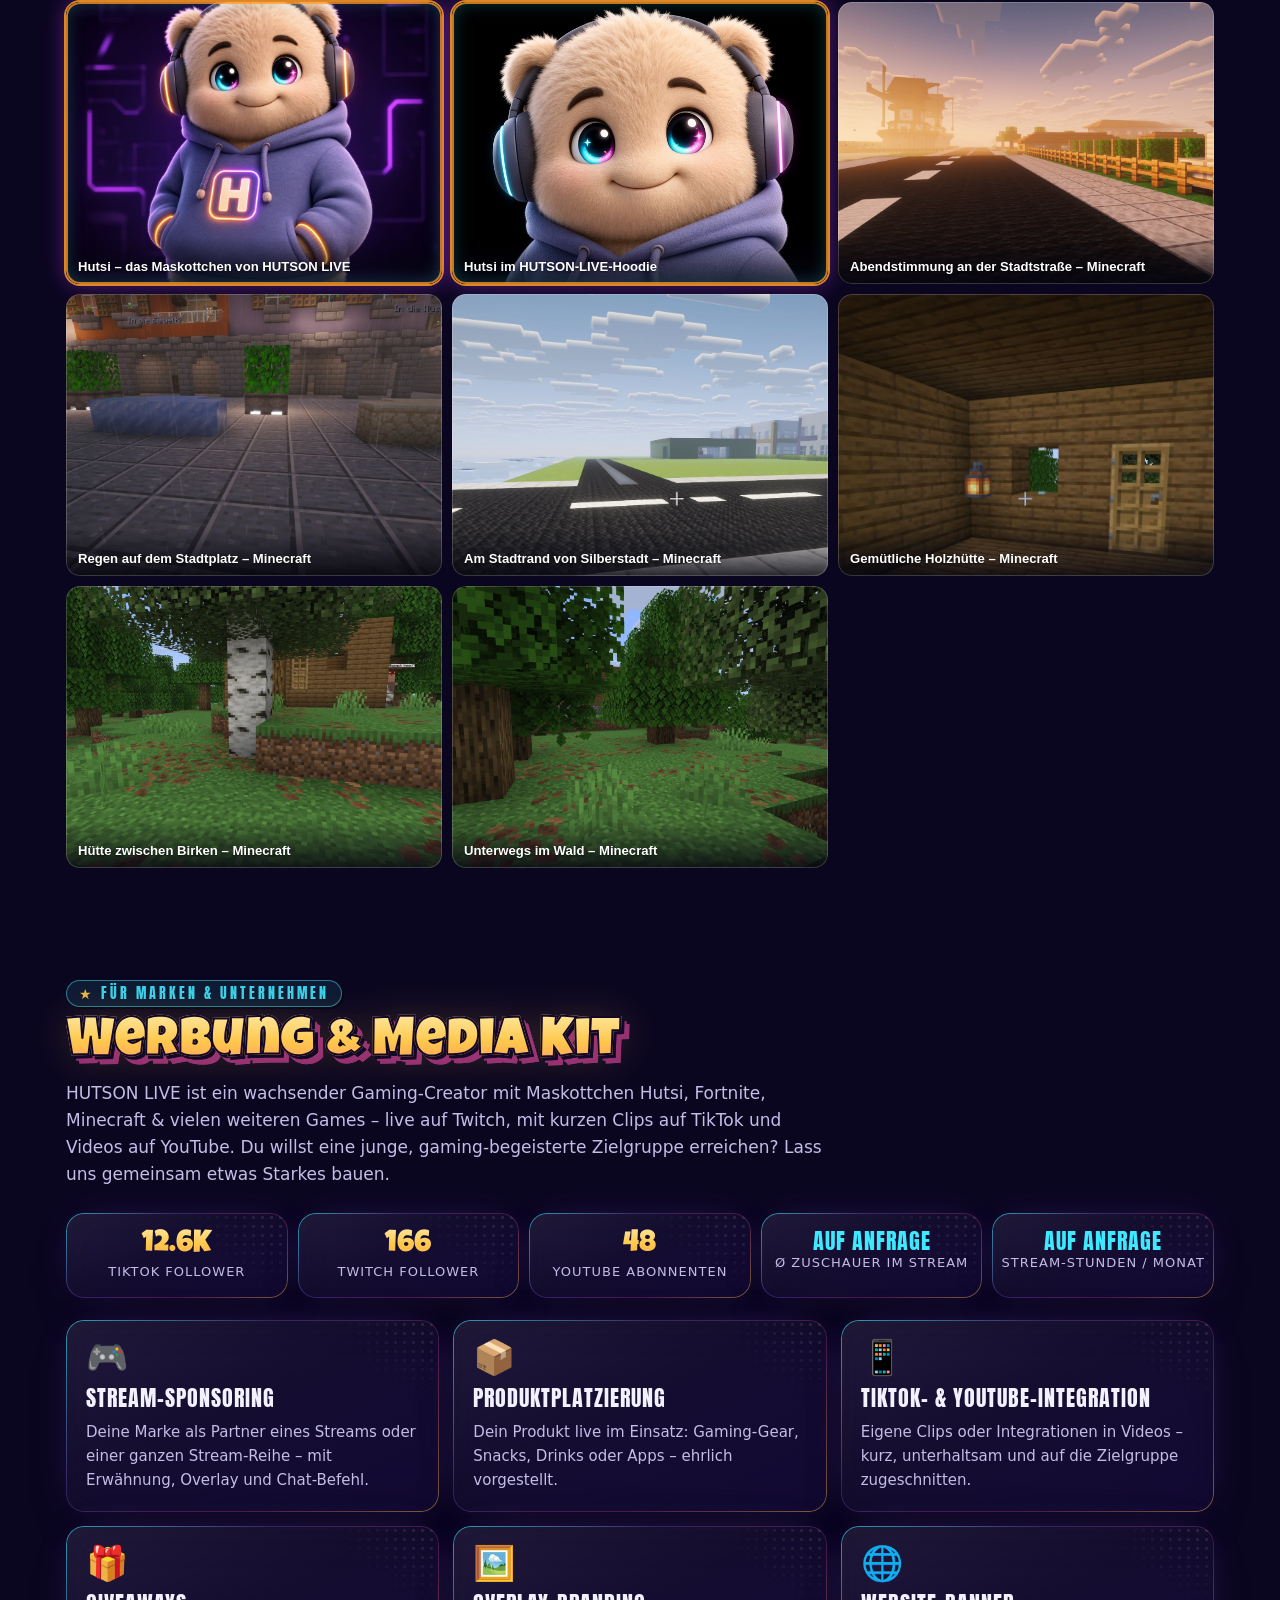
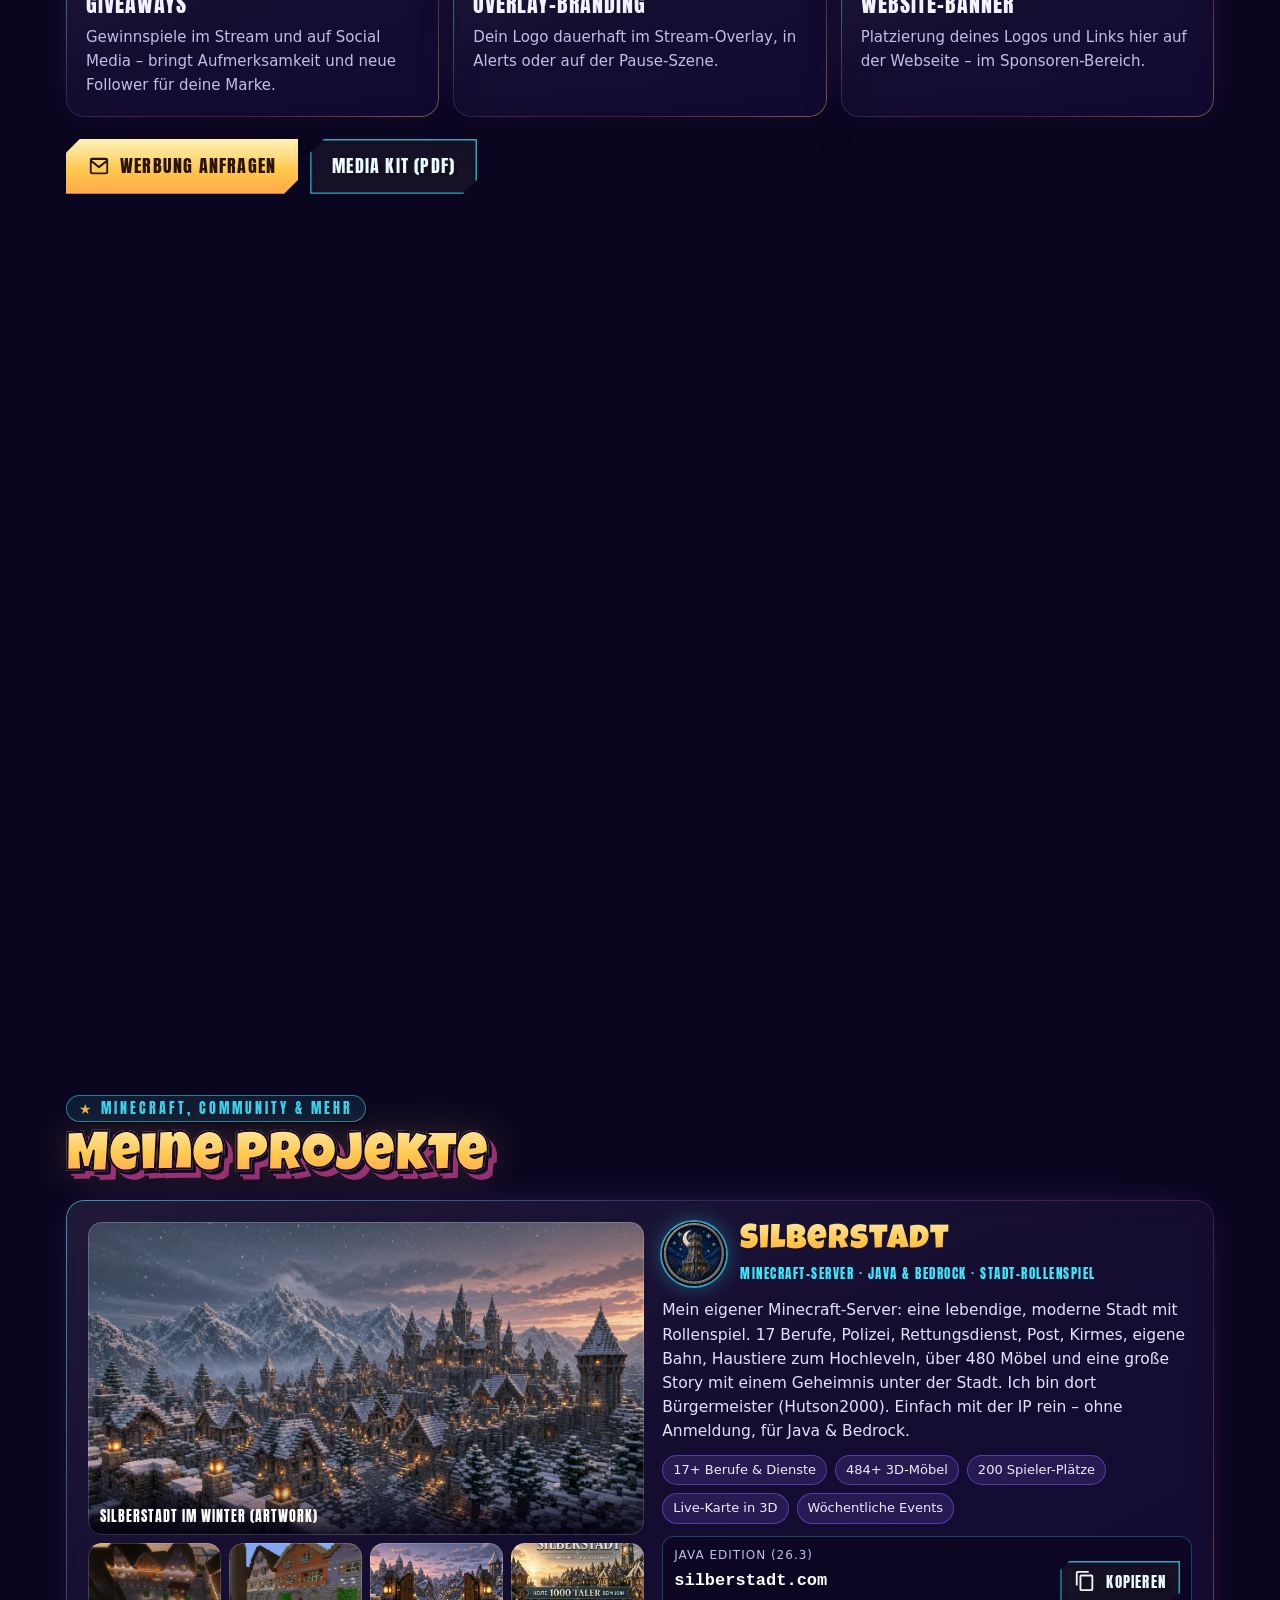
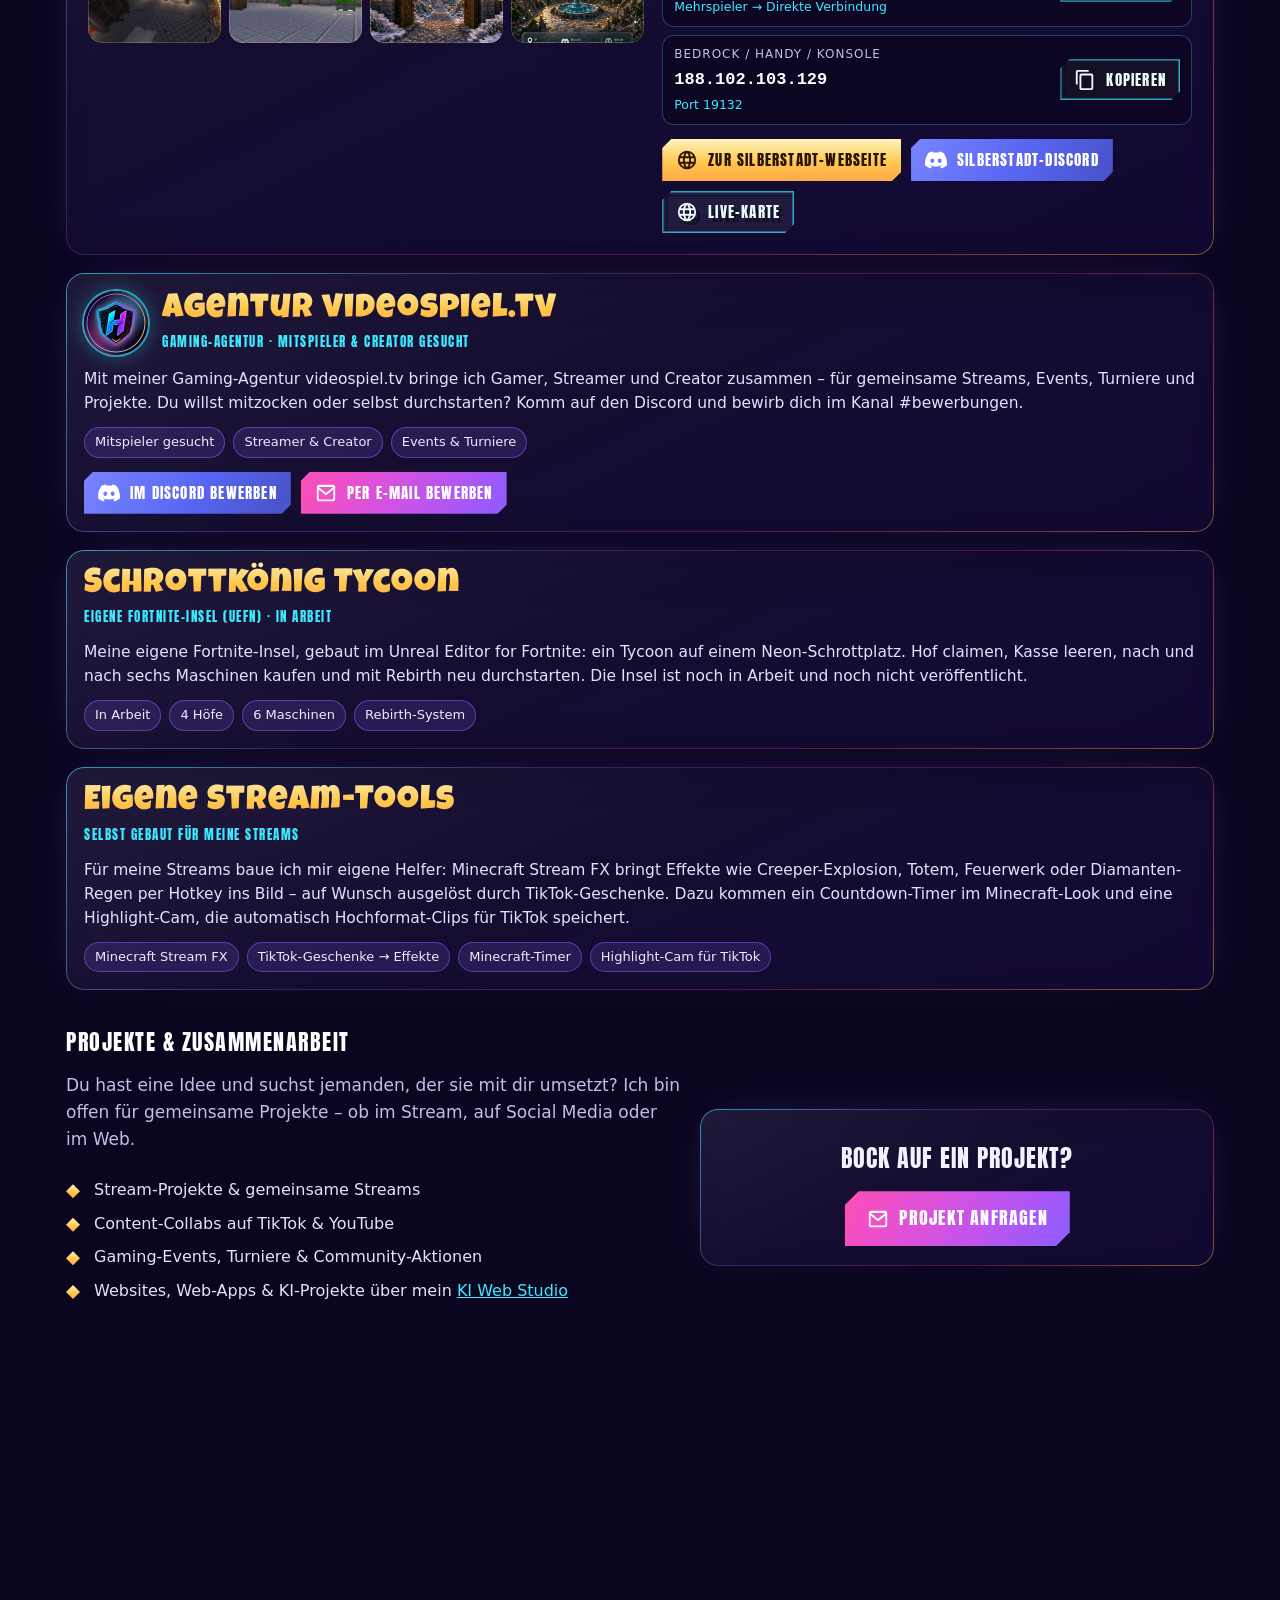
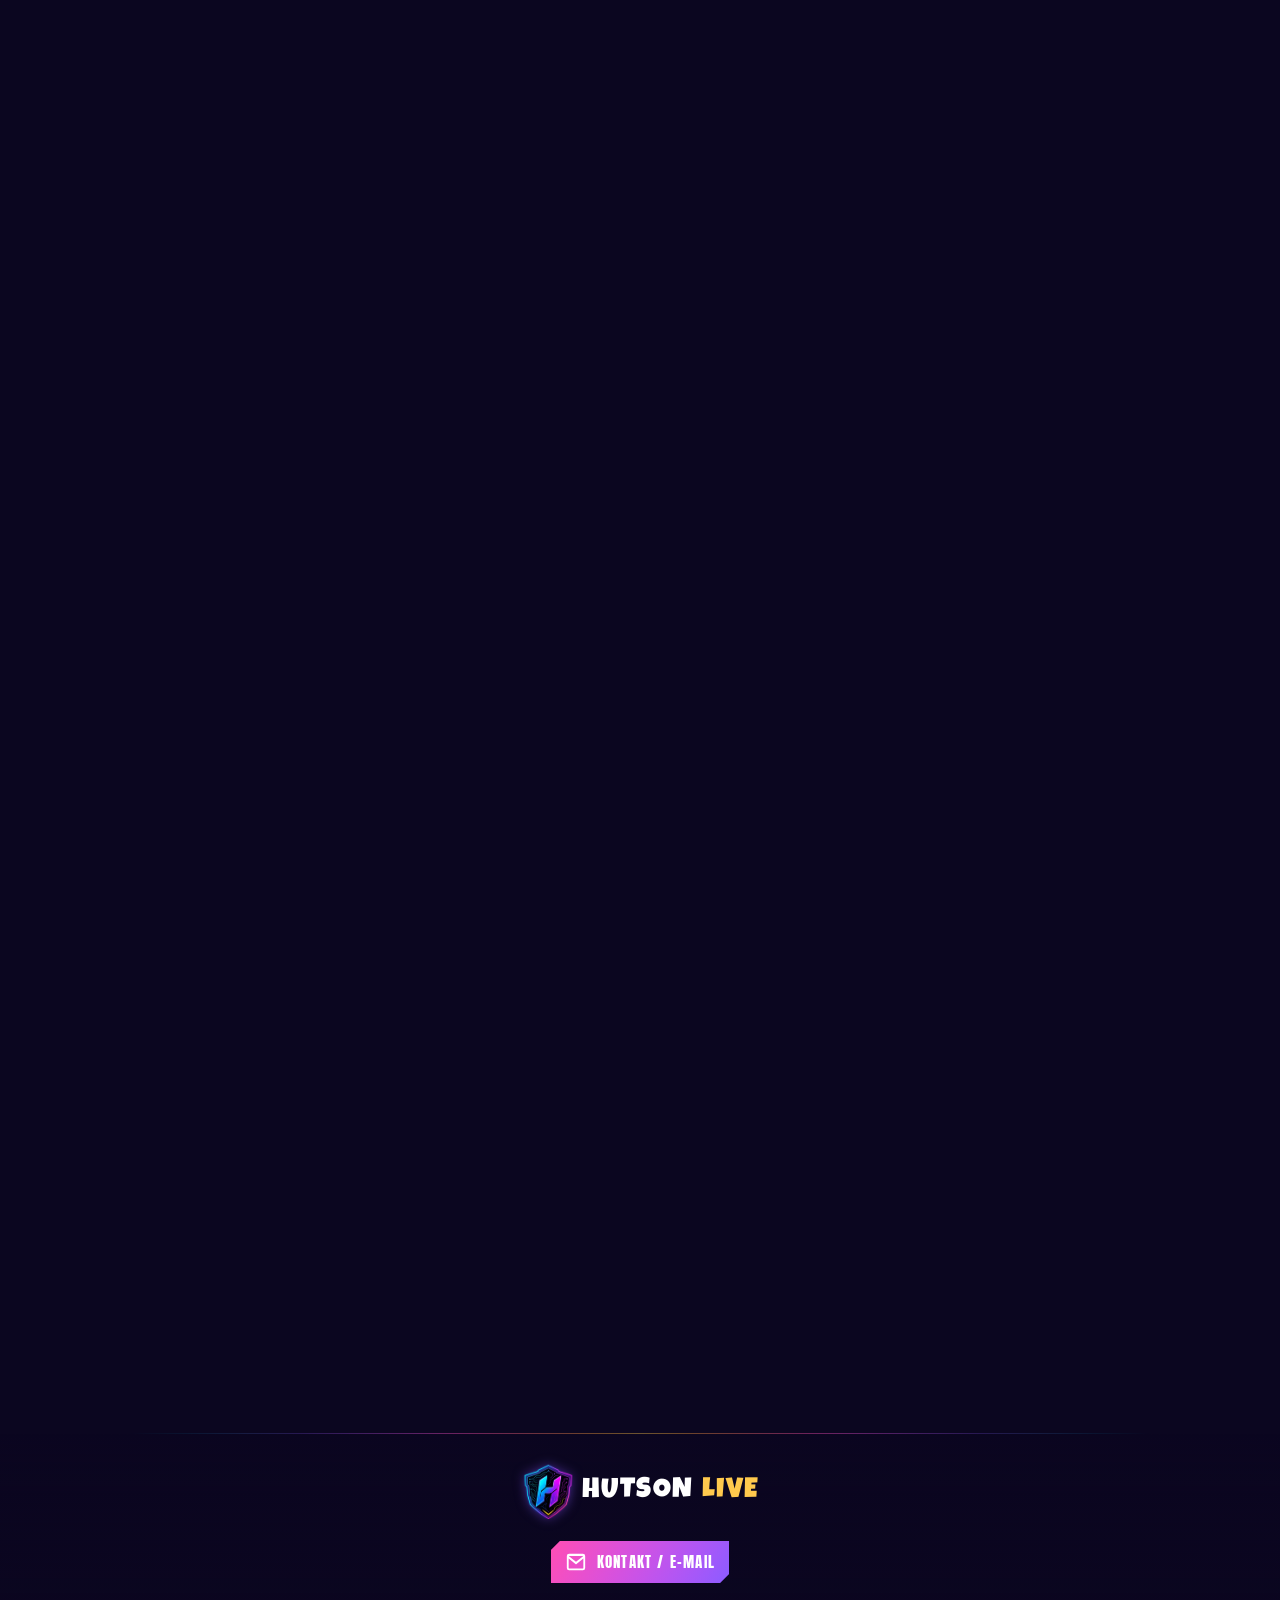
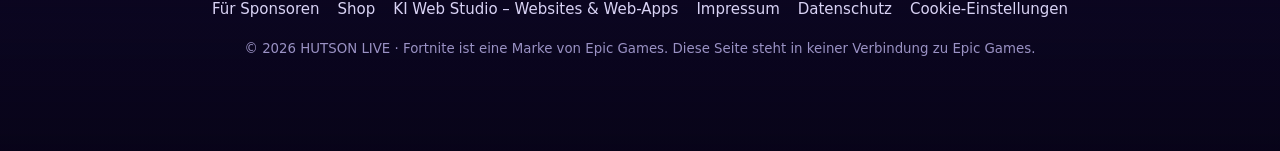
==== commit 3c4f212d: "Revert "Navigation auf 20px in einer Zeile (#5)" This reverts commit 093d1941cda094e8d38a40e3dca18db" ====
--- a/index.html
+++ b/index.html
@@ -56,7 +56,7 @@
   <button type="button" class="nav-toggle" aria-expanded="false" aria-controls="siteMenu">Menü</button>
   <nav class="links" id="siteMenu" aria-label="Hauptmenü">
     <a href="#plattformen">Kanäle</a><a href="#hutsi">Hutsi</a><a href="#ueber-mich">Über mich</a><a href="#stream">Streams</a>
-    <a href="#galerie">Galerie</a><a href="merch.html">Shop</a><a href="#media-kit">Media Kit</a><a href="#projekte">Projekte</a><a href="#spenden">Spenden</a>
+    <a href="#galerie">Galerie</a><span class="nav-break" aria-hidden="true"></span><a href="merch.html">Shop</a><a href="#media-kit">Media Kit</a><a href="#projekte">Projekte</a><a href="#spenden">Spenden</a>
     <a class="btn gold spons" href="#media-kit">Für Sponsoren</a>
   </nav>
 </header>
--- a/style.css
+++ b/style.css
@@ -10,7 +10,7 @@
   --cut:14px;
 }
 *{box-sizing:border-box;margin:0;padding:0}
-html{scroll-behavior:smooth;scroll-padding-top:72px}
+html{scroll-behavior:smooth;scroll-padding-top:78px}
 body{background:var(--deep);color:#fff;font:16px/1.6 system-ui,-apple-system,"Segoe UI",Roboto,Arial,sans-serif;overflow-x:hidden;min-height:100vh}
 img{max-width:100%;height:auto;display:block}
 a{color:var(--cyan)}
@@ -44,21 +44,23 @@
 .nav-toggle{display:none;margin-left:auto;font-family:"AntonL",Impact,sans-serif;font-size:20px;letter-spacing:1px;text-transform:uppercase;color:#e9e5ff;background:rgba(62,232,255,.08);border:1px solid rgba(62,232,255,.45);border-radius:8px;padding:8px 14px;cursor:pointer}
 .nav-toggle:hover,.nav-toggle[aria-expanded="true"]{color:var(--cyan);background:rgba(62,232,255,.16)}
 .nav .links{display:none}
-.nav .links a{color:#e8e2ff;text-decoration:none;font-family:"AntonL",Impact,sans-serif;letter-spacing:1.2px;text-transform:uppercase;font-size:20px;line-height:1.1;padding:8px 11px;border-radius:6px;white-space:nowrap}
+.nav .links a{color:#e8e2ff;text-decoration:none;font-family:"AntonL",Impact,sans-serif;letter-spacing:.4px;text-transform:uppercase;font-size:30px;line-height:1.05;padding:3px 8px;border-radius:6px}
 .nav .links a:hover{color:var(--cyan);background:rgba(51,240,255,.08)}
 .nav > .spons{margin-left:auto}
-.nav .links .spons{font-size:20px;line-height:1;padding:8px 14px;letter-spacing:1.2px;--cut:10px}
-@media(min-width:1280px){
-  html{scroll-padding-top:76px}
-  .nav{flex-wrap:nowrap;align-items:center;padding:8px 14px}
-  .nav .links{display:flex;flex:1 1 auto;flex-wrap:nowrap;justify-content:flex-end;align-items:center;gap:4px;min-width:0;margin-left:auto}
-}
-@media(max-width:1279px){
+.nav .links .spons{font-size:30px;line-height:1;padding:6px 14px;letter-spacing:.4px;--cut:10px}
+.nav-break{display:none}
+@media(min-width:1100px){
+  html{scroll-padding-top:132px}
+  .nav{flex-wrap:nowrap;align-items:center;padding:8px 22px 10px;gap:8px 20px}
+  .nav .links{display:flex;flex:1 1 auto;flex-wrap:wrap;justify-content:center;align-items:center;align-content:center;gap:6px 18px;max-width:820px;min-width:0;margin-inline:auto}
+  .nav-break{display:block;flex-basis:100%;width:0;height:0;overflow:hidden}
+}
+@media(max-width:1099px){
   .nav-toggle{display:inline-flex;align-items:center}
   .nav .links{position:absolute;left:0;right:0;top:100%;z-index:5;flex-direction:column;align-items:center;gap:2px;padding:8px 16px 14px;background:#0b0620;border-bottom:1px solid rgba(62,232,255,.28);box-shadow:0 16px 28px -18px #000}
   .nav.is-open .links{display:flex}
-  .nav .links a{font-size:22px;padding:12px 16px}
-  .nav .links .spons{font-size:22px;margin-top:6px}
+  .nav .links a{font-size:28px;padding:8px 14px}
+  .nav .links .spons{font-size:28px;margin-top:6px}
 }
 
 /* ---------- Buttons ---------- */
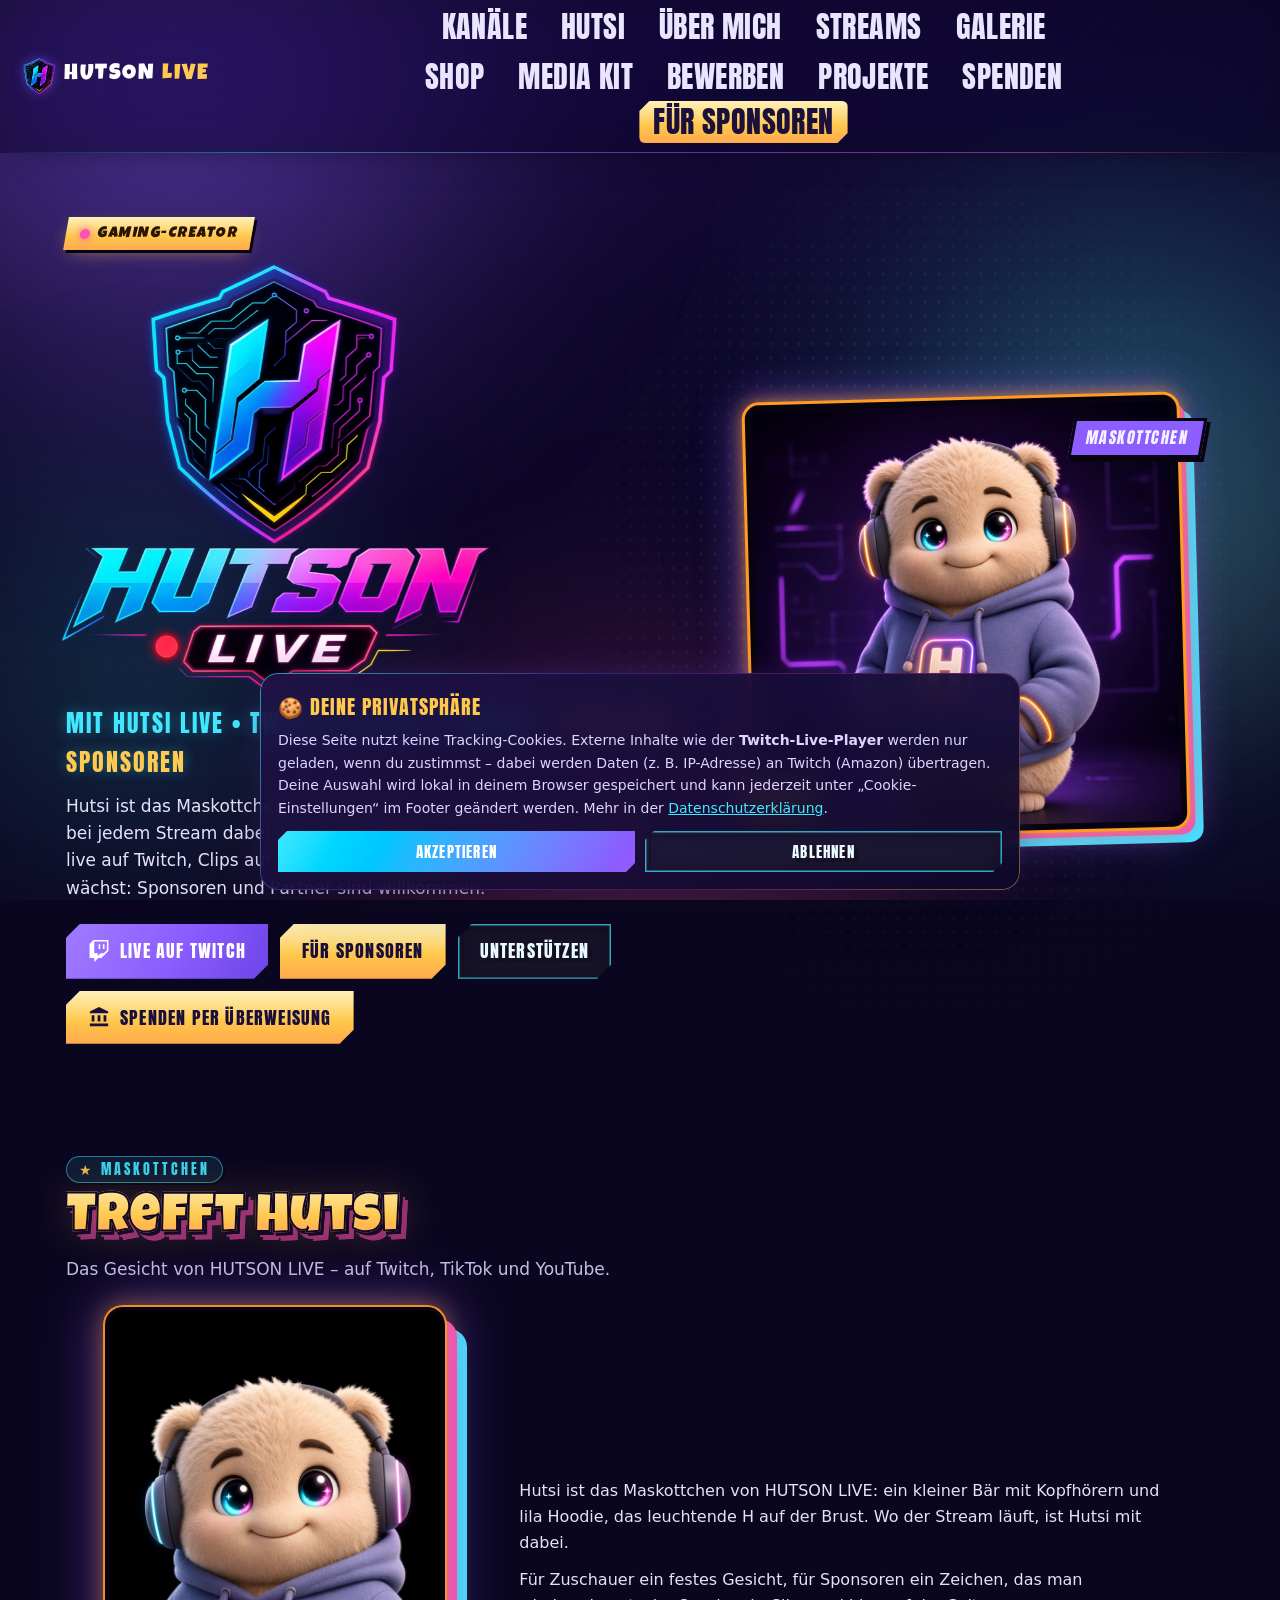
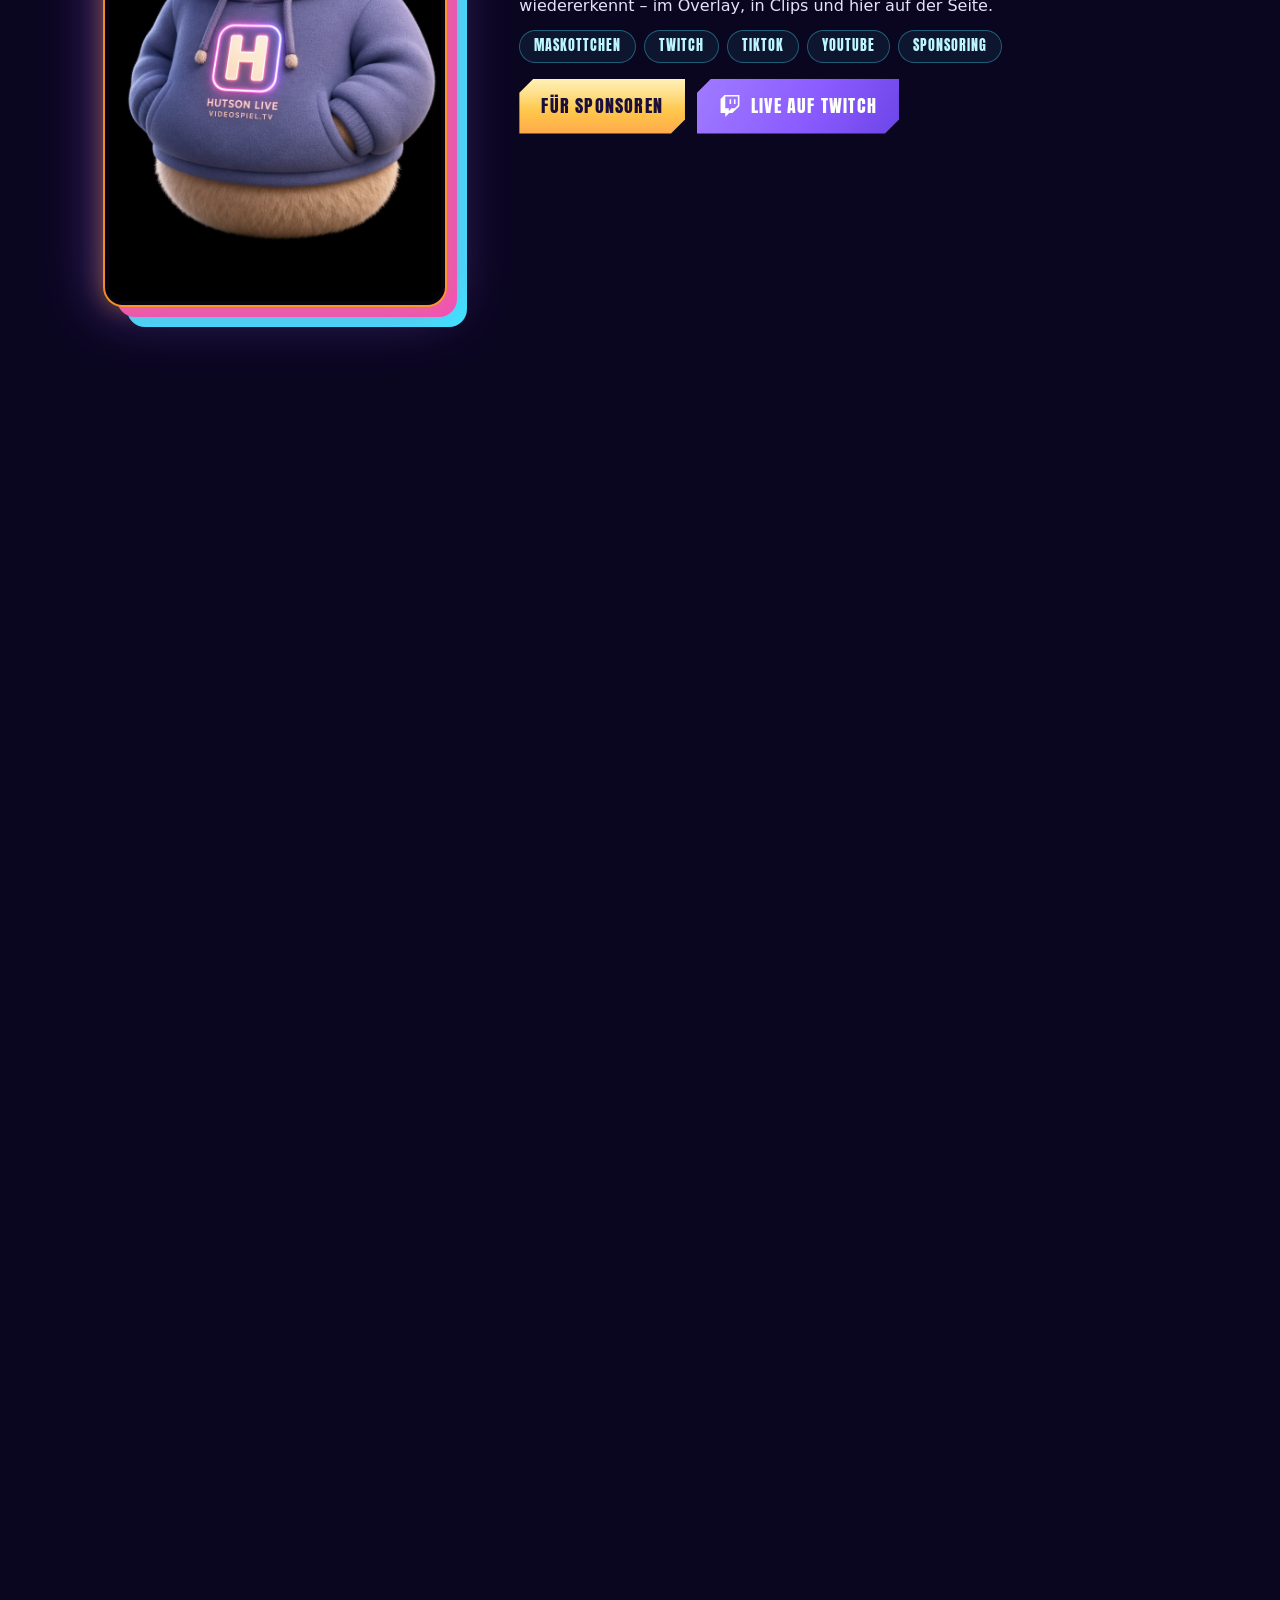
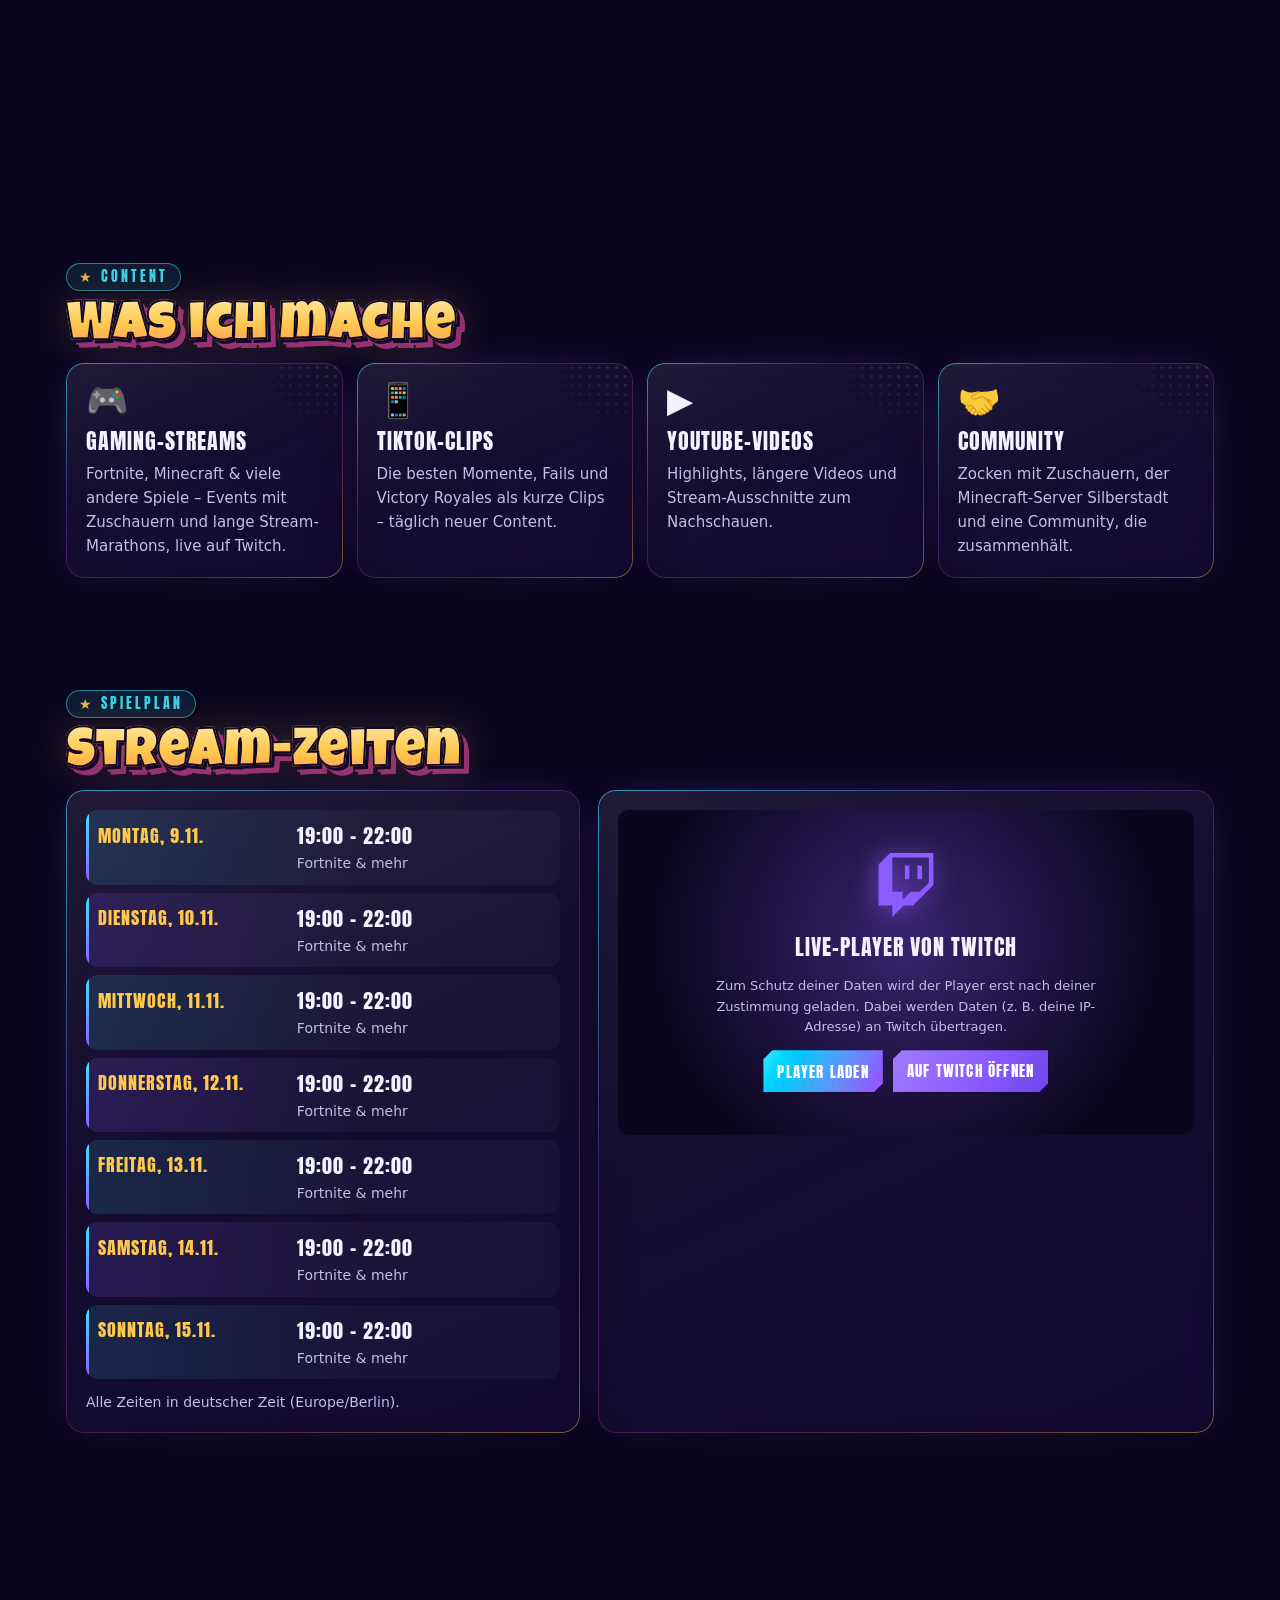
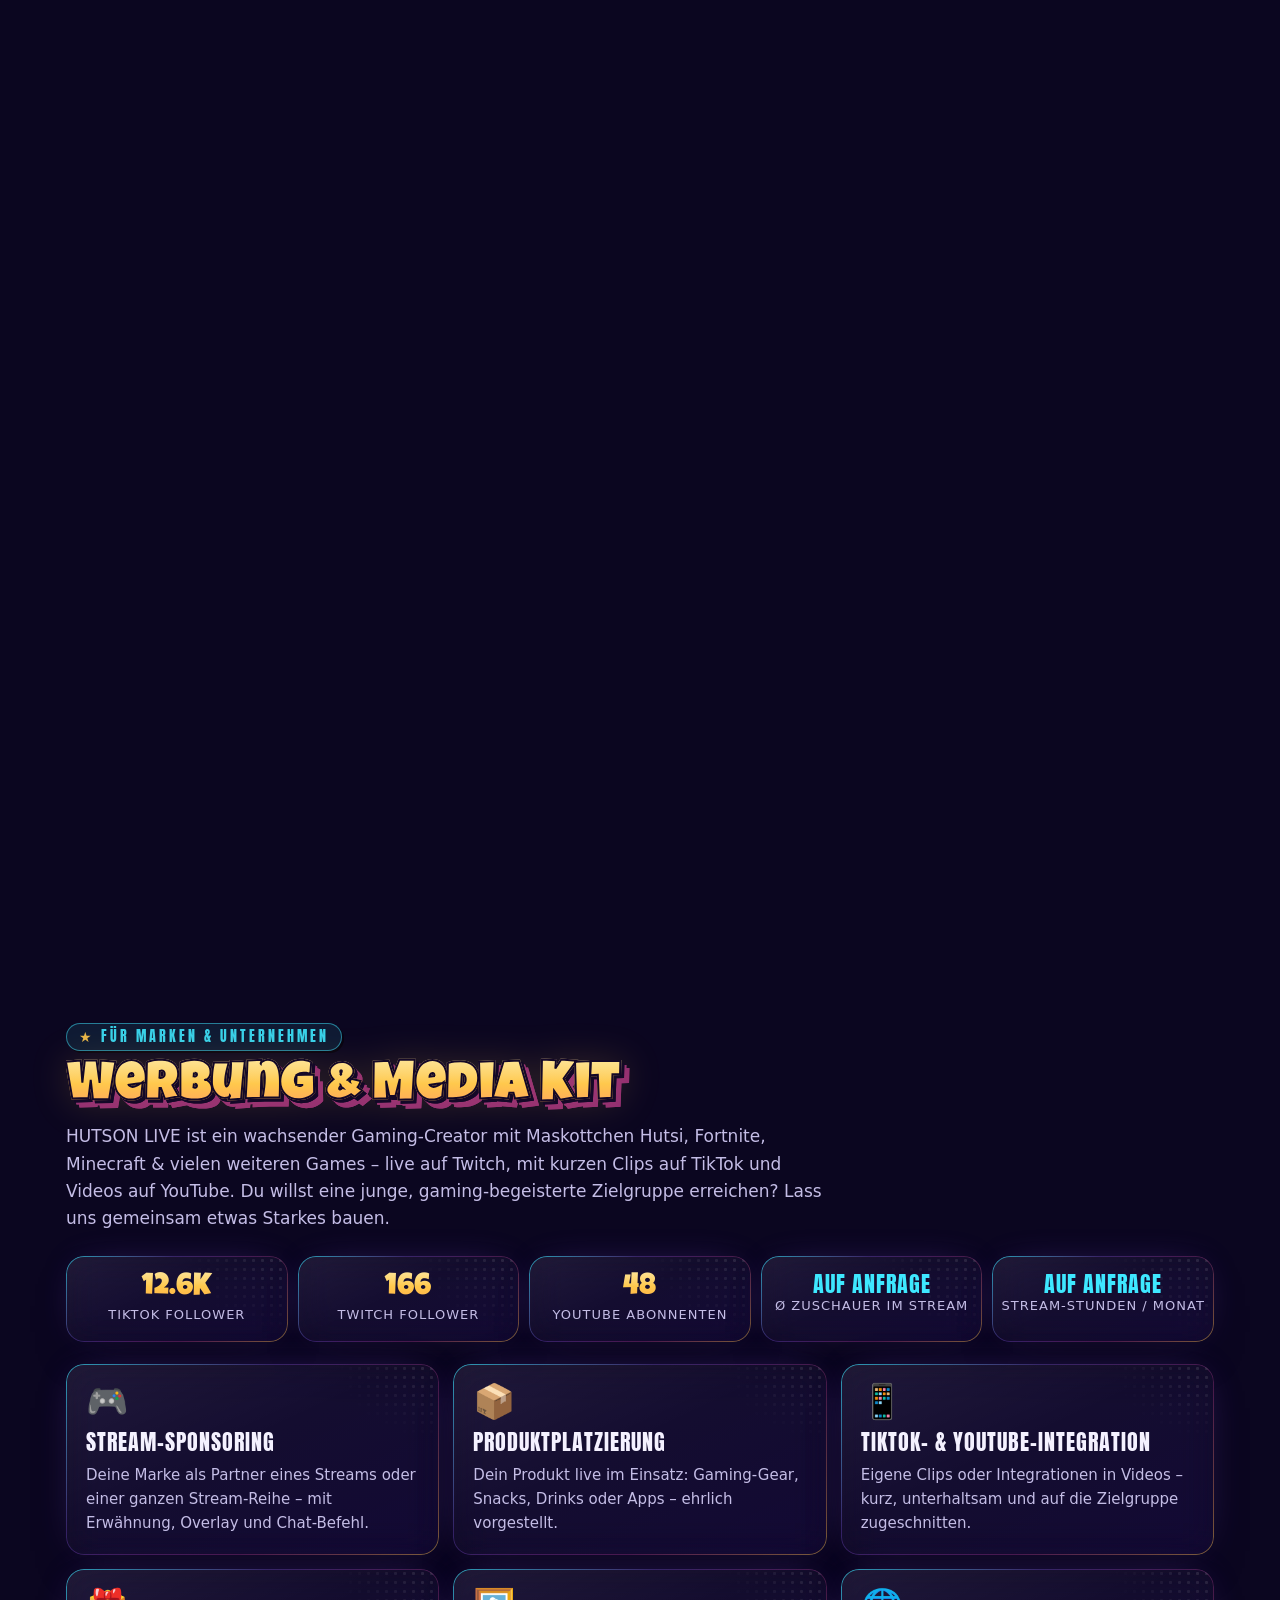
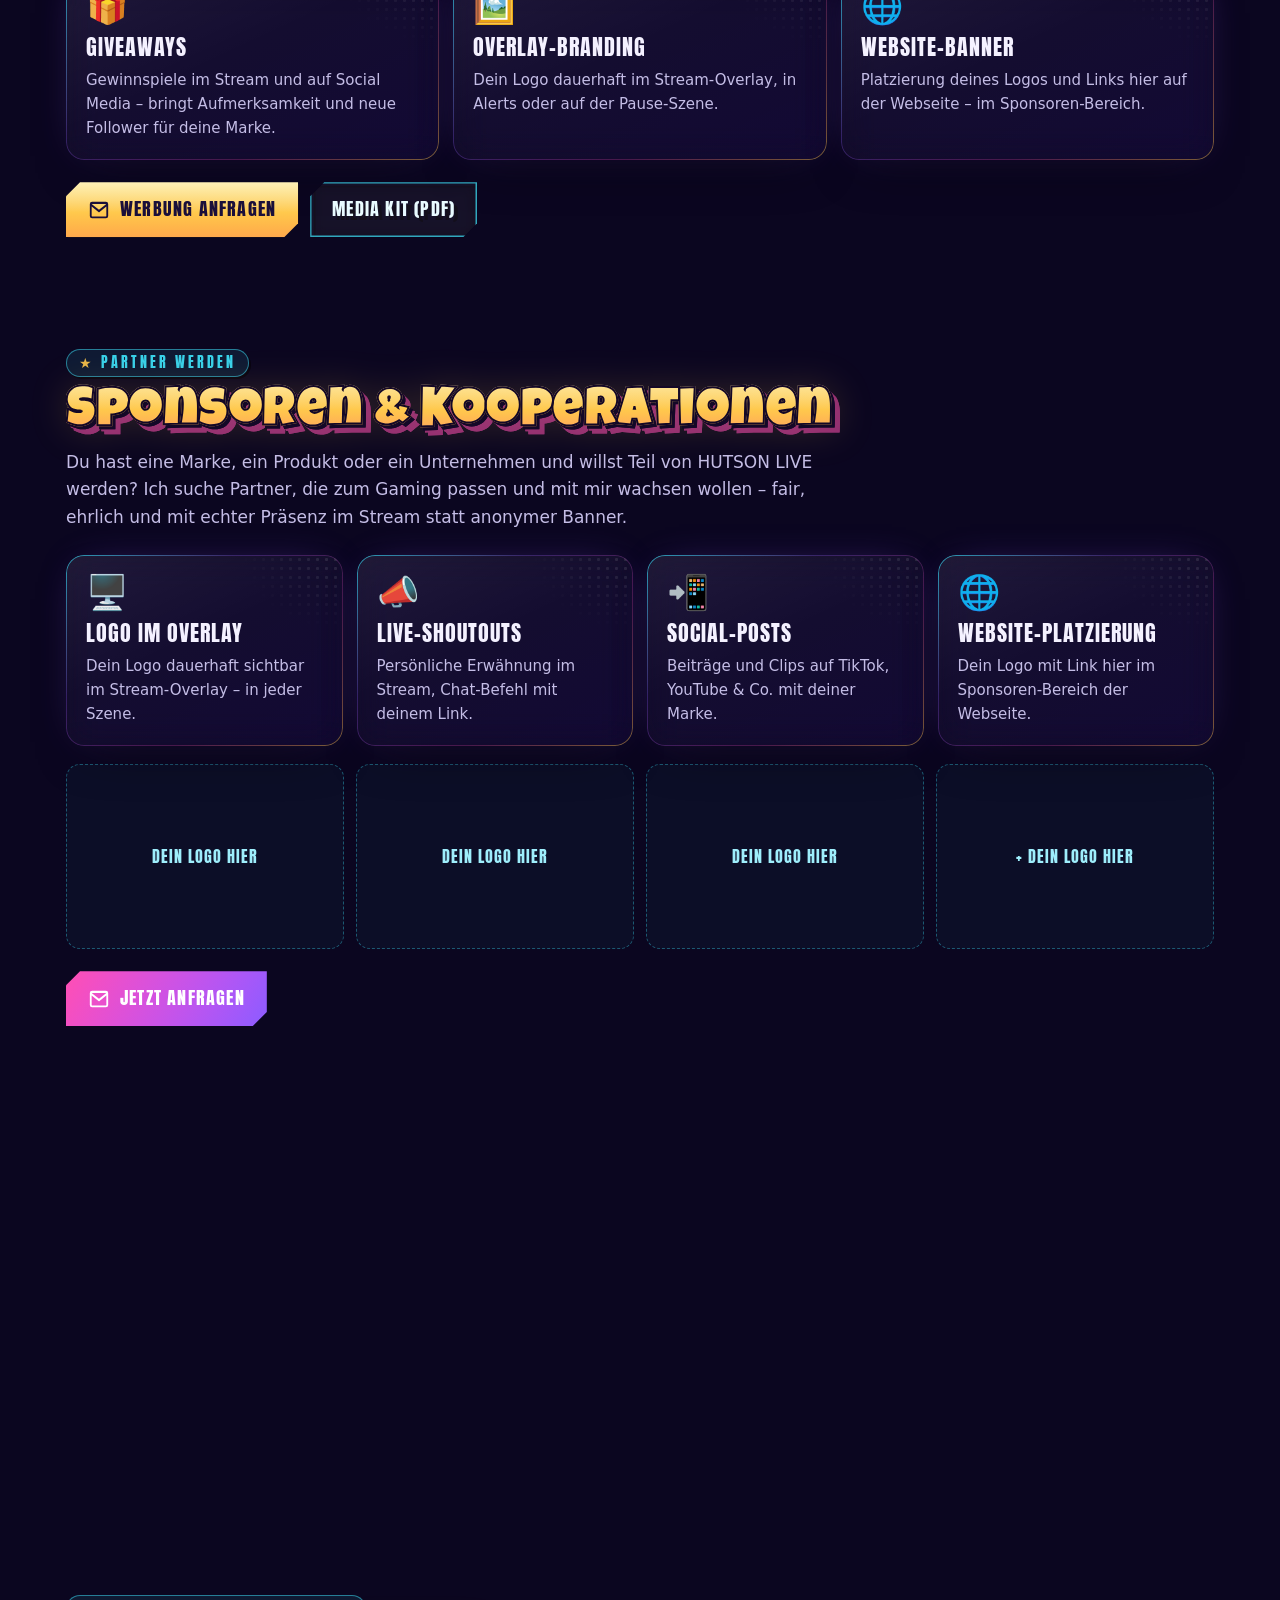
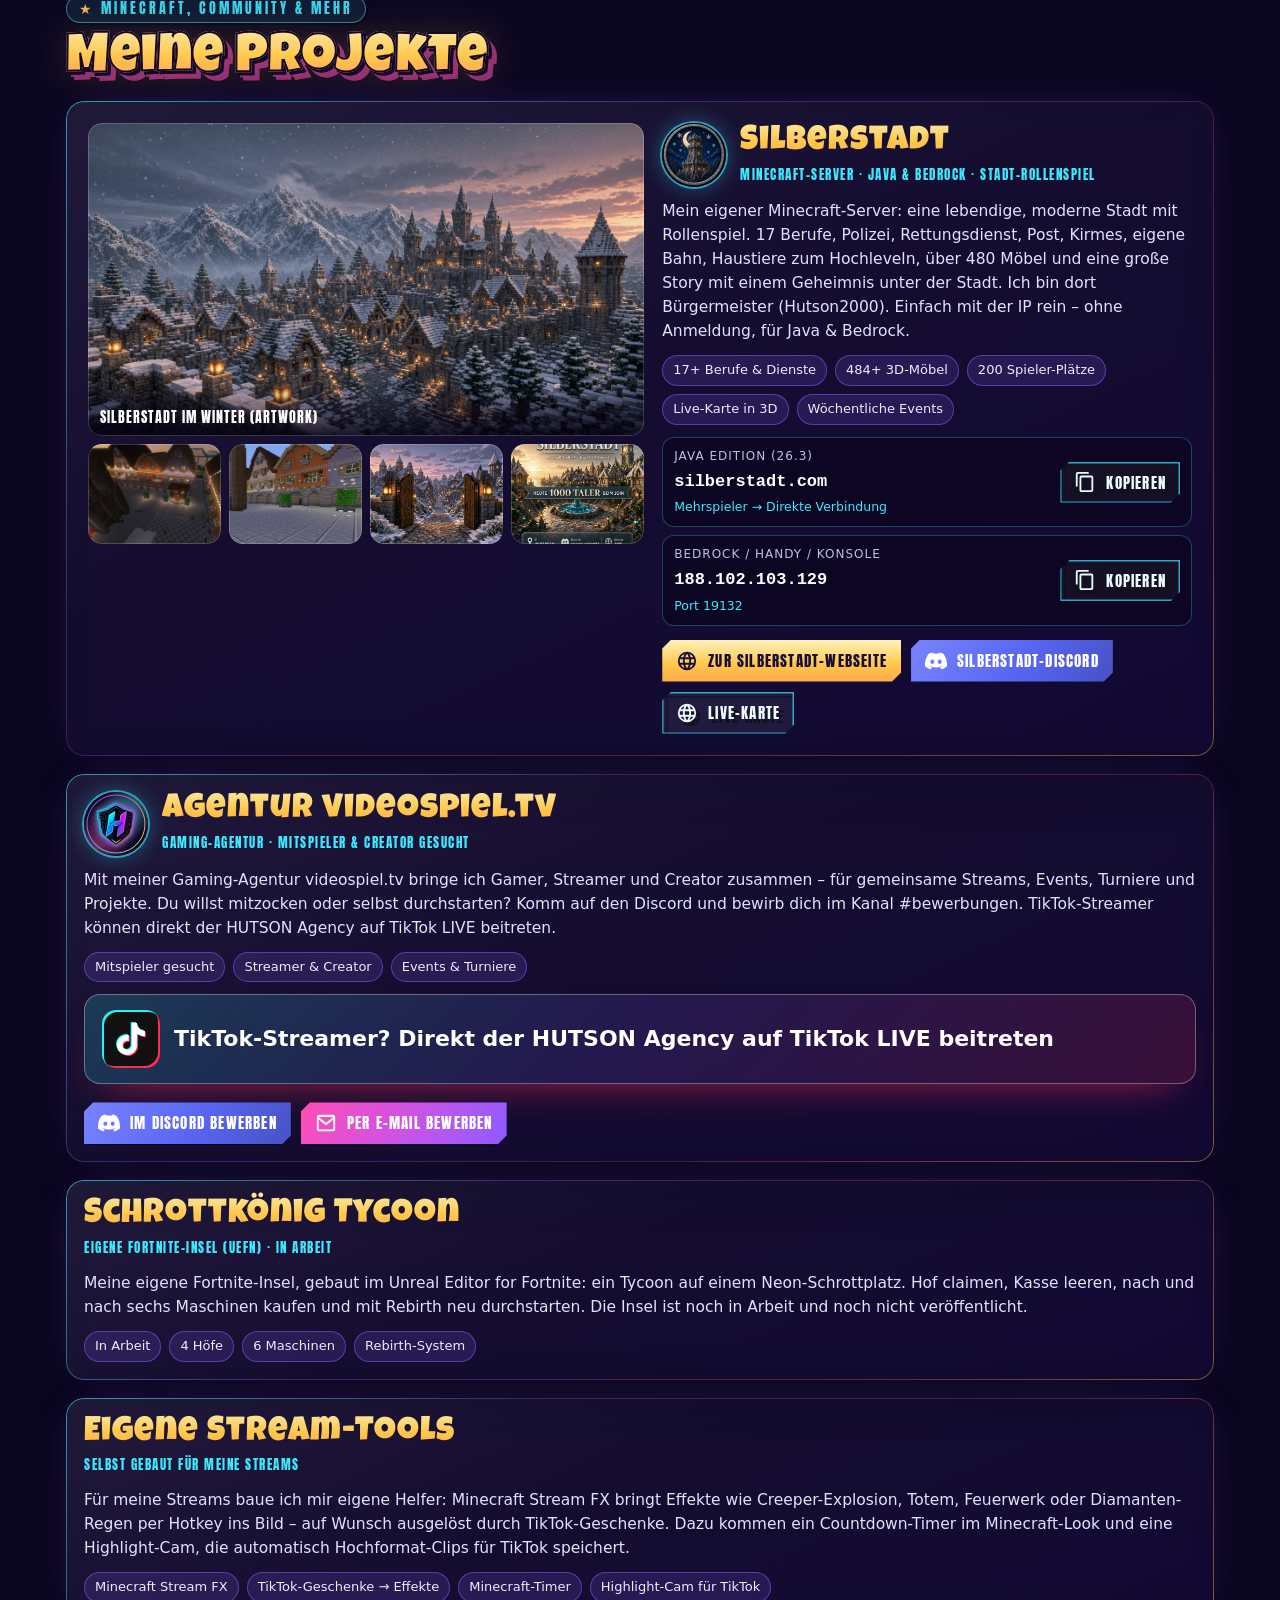
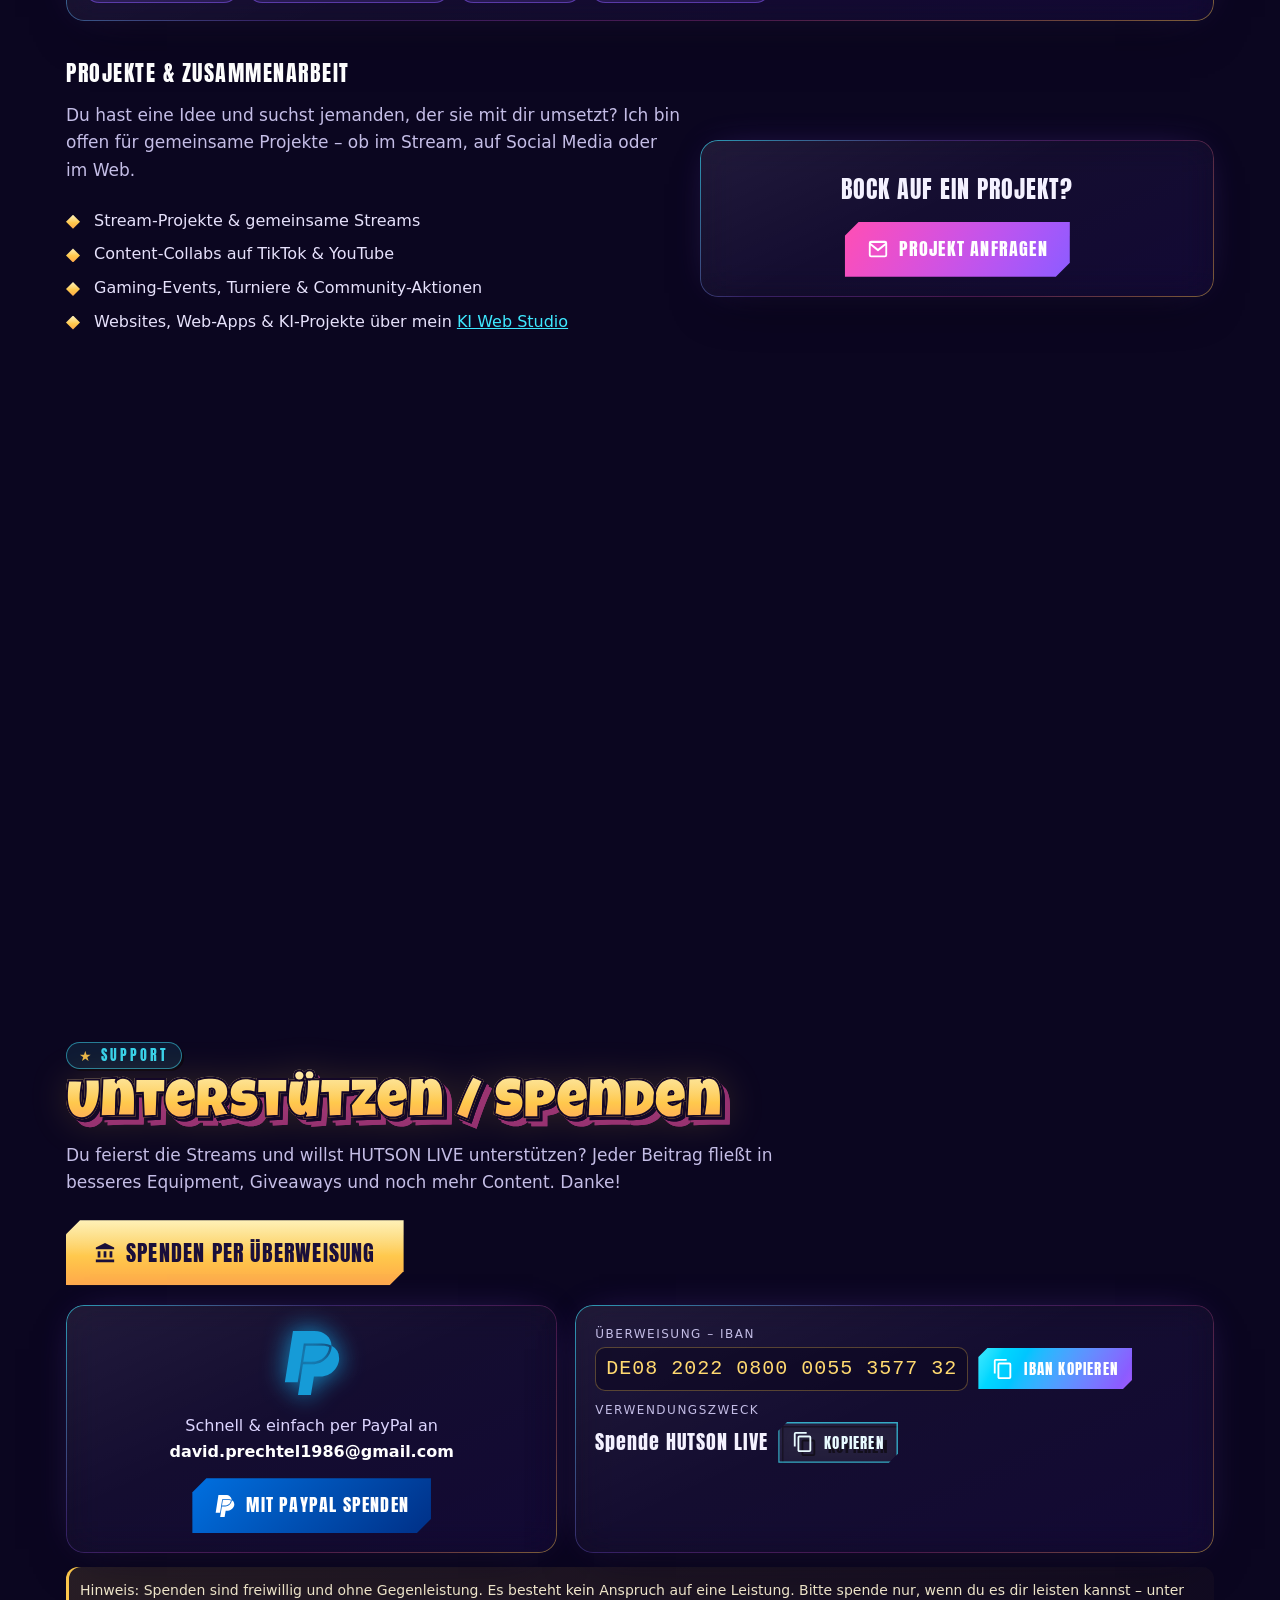
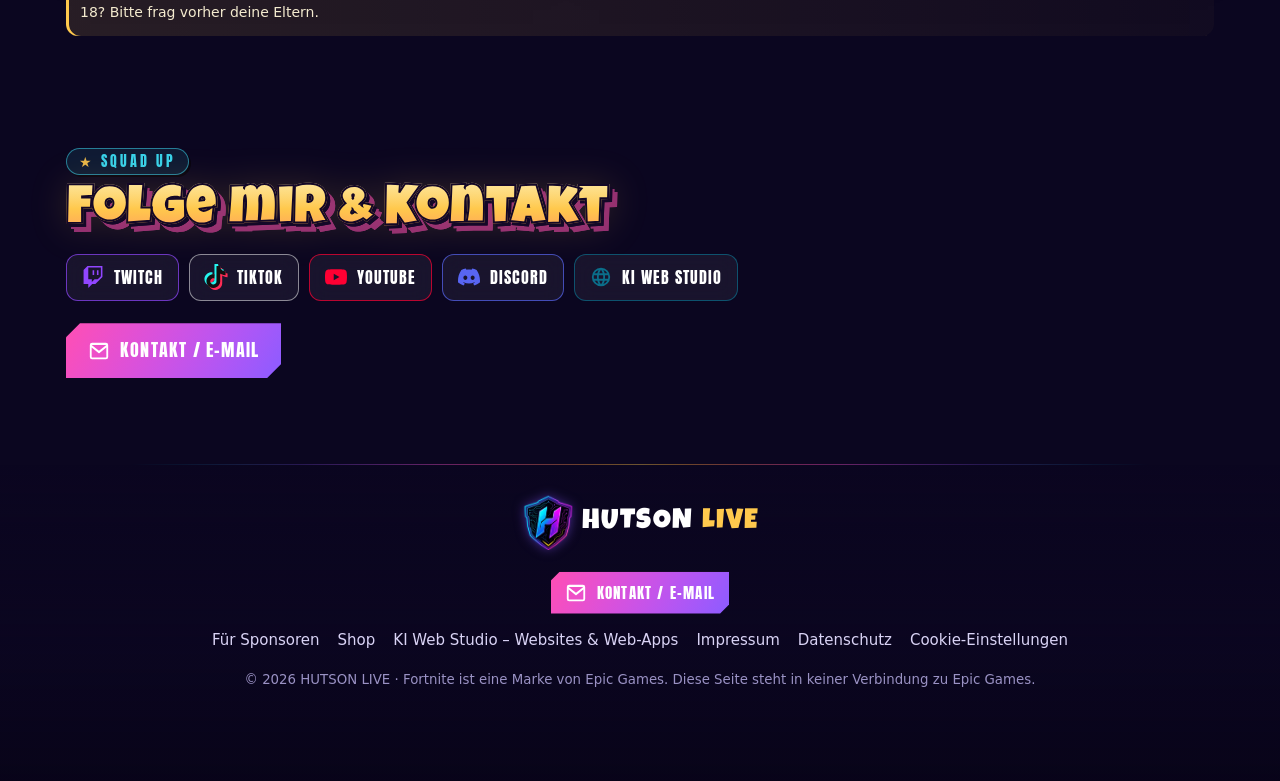
==== commit 381ec8d0: "TikTok-Streamer können der HUTSON Agency auf TikTok LIVE beitreten. Der Bewerben-Bereich und die Age" ====
--- a/index.html
+++ b/index.html
@@ -56,7 +56,7 @@
   <button type="button" class="nav-toggle" aria-expanded="false" aria-controls="siteMenu">Menü</button>
   <nav class="links" id="siteMenu" aria-label="Hauptmenü">
     <a href="#plattformen">Kanäle</a><a href="#hutsi">Hutsi</a><a href="#ueber-mich">Über mich</a><a href="#stream">Streams</a>
-    <a href="#galerie">Galerie</a><span class="nav-break" aria-hidden="true"></span><a href="merch.html">Shop</a><a href="#media-kit">Media Kit</a><a href="#projekte">Projekte</a><a href="#spenden">Spenden</a>
+    <a href="#galerie">Galerie</a><span class="nav-break" aria-hidden="true"></span><a href="merch.html">Shop</a><a href="#media-kit">Media Kit</a><a href="#bewerben">Bewerben</a><a href="#projekte">Projekte</a><a href="#spenden">Spenden</a>
     <a class="btn gold spons" href="#media-kit">Für Sponsoren</a>
   </nav>
 </header>
@@ -182,6 +182,21 @@
   <div class="cta-row"><a class="btn mail mailto" data-subject="Sponsoring-Anfrage HUTSON LIVE"><svg><use href="#i-mail"/></svg>Jetzt anfragen</a></div>
 </section>
 
+<!-- BEWERBEN -->
+<section id="bewerben" class="reveal">
+  <span class="kicker">Für Streamer</span>
+  <h2 class="h2">Bewerben</h2>
+  <p class="lead">Du willst zur Agentur? TikTok-Streamer treten direkt der HUTSON Agency auf TikTok LIVE bei. Die Bewerbung über Discord und E-Mail bleibt.</p>
+  <a class="tt-join" href="https://www.tiktok.com/t/ZSpCxTvuW/" target="_blank" rel="noopener">
+    <span class="tt-join-icon" aria-hidden="true"><svg><use href="#i-tiktok"/></svg></span>
+    <span class="tt-join-label">TikTok-Streamer? Direkt der HUTSON Agency auf TikTok LIVE beitreten</span>
+  </a>
+  <div class="cta-row">
+    <a class="btn discord" href="https://discord.gg/erUT47vMTK" target="_blank" rel="noopener"><svg><use href="#i-discord"/></svg>Im Discord bewerben</a>
+    <a class="btn mail mailto" data-subject="Bewerbung Agentur videospiel.tv"><svg><use href="#i-mail"/></svg>Per E-Mail bewerben</a>
+  </div>
+</section>
+
 <!-- PROJEKTE -->
 <section id="projekte" class="reveal">
   <span class="kicker">Minecraft, Community &amp; mehr</span>
--- a/style.css
+++ b/style.css
@@ -50,7 +50,7 @@
 .nav .links .spons{font-size:30px;line-height:1;padding:6px 14px;letter-spacing:.4px;--cut:10px}
 .nav-break{display:none}
 @media(min-width:1100px){
-  html{scroll-padding-top:132px}
+  html{scroll-padding-top:168px}
   .nav{flex-wrap:nowrap;align-items:center;padding:8px 22px 10px;gap:8px 20px}
   .nav .links{display:flex;flex:1 1 auto;flex-wrap:wrap;justify-content:center;align-items:center;align-content:center;gap:6px 18px;max-width:820px;min-width:0;margin-inline:auto}
   .nav-break{display:block;flex-basis:100%;width:0;height:0;overflow:hidden}
@@ -490,8 +490,15 @@
 .legal h1{-webkit-text-stroke:2px #140827;paint-order:stroke fill;filter:drop-shadow(3px 3px 0 #140827) drop-shadow(5px 5px 0 rgba(255,79,179,.55))}
 .btn{filter:drop-shadow(4px 4px 0 #07030f) drop-shadow(0 8px 18px rgba(139,92,255,.3))}
 .btn:hover{transform:translate(-2px,-2px);filter:drop-shadow(6px 6px 0 #07030f) drop-shadow(0 10px 22px rgba(62,232,255,.35))}
-.btn.gold{filter:drop-shadow(4px 4px 0 #07030f) drop-shadow(0 8px 18px rgba(255,201,77,.28))}
-.btn.gold:hover{filter:drop-shadow(6px 6px 0 #07030f) drop-shadow(0 10px 24px rgba(255,201,77,.45))}
+.btn.gold,
+.btn.gold:hover,
+.nav .links a.btn.gold,
+.nav .links a.btn.gold:hover{color:#1a0f3a;text-shadow:none}
+.nav .links a.btn.gold,
+.nav .links a.btn.gold:hover{background:var(--hot)}
+.btn.gold svg{fill:#1a0f3a}
+.btn.gold{filter:drop-shadow(2px 2px 0 #3a2410) drop-shadow(0 3px 8px rgba(60,30,0,.22))}
+.btn.gold:hover{filter:drop-shadow(3px 3px 0 #3a2410) drop-shadow(0 4px 10px rgba(60,30,0,.3))}
 .btn.mail{filter:drop-shadow(4px 4px 0 #07030f) drop-shadow(0 8px 18px rgba(255,79,179,.3))}
 .btn.mail:hover{filter:drop-shadow(6px 6px 0 #07030f) drop-shadow(0 10px 24px rgba(255,79,179,.45))}
 .btn.ghost{filter:drop-shadow(4px 4px 0 #07030f)}
@@ -603,3 +610,34 @@
 @media(prefers-reduced-motion:reduce){
   .photo.is-mascot,.photo.is-mascot .frame{animation:none}
 }
+
+/* ---------- TikTok LIVE: Agency-Beitritt ---------- */
+.tt-join{
+  display:flex;align-items:center;gap:14px;width:100%;margin:0 0 4px;padding:16px 18px;
+  text-decoration:none;color:#fff;border-radius:16px;position:relative;
+  background:linear-gradient(135deg,rgba(37,244,238,.18),rgba(139,92,255,.14) 48%,rgba(254,44,85,.16));
+  box-shadow:inset 0 0 0 1px rgba(255,255,255,.32),0 18px 40px -24px rgba(254,44,85,.75);
+  transition:transform .2s,box-shadow .2s;
+}
+.tt-join:hover{
+  transform:translateY(-3px);
+  box-shadow:inset 0 0 0 1px rgba(37,244,238,.75),0 20px 42px -18px rgba(254,44,85,.85);
+}
+.tt-join:focus-visible{outline:2px solid var(--cyan);outline-offset:3px}
+.tt-join-icon{
+  flex:none;width:58px;height:58px;display:grid;place-items:center;border-radius:14px;background:#111;
+  box-shadow:inset 2px 2px 0 #25f4ee,inset -2px -2px 0 #fe2c55;
+}
+.tt-join-icon svg{width:32px;height:32px;fill:#fff;filter:drop-shadow(-1px -1px 0 #25f4ee) drop-shadow(1px 1px 0 #fe2c55)}
+.tt-join-label{
+  flex:1 1 auto;min-width:0;
+  font-family:system-ui,-apple-system,"Segoe UI",Roboto,Arial,sans-serif;
+  font-weight:700;font-size:clamp(17px,2.3vw,22px);line-height:1.3;letter-spacing:0;text-transform:none;color:#fff;
+}
+@media(max-width:560px){
+  .tt-join{align-items:flex-start;padding:14px;gap:12px}
+  .tt-join-icon{width:48px;height:48px}
+  .tt-join-icon svg{width:26px;height:26px}
+  .tt-join-label{font-size:17px}
+}
+@media(prefers-reduced-motion:reduce){.tt-join,.tt-join:hover{transform:none;transition:none}}
